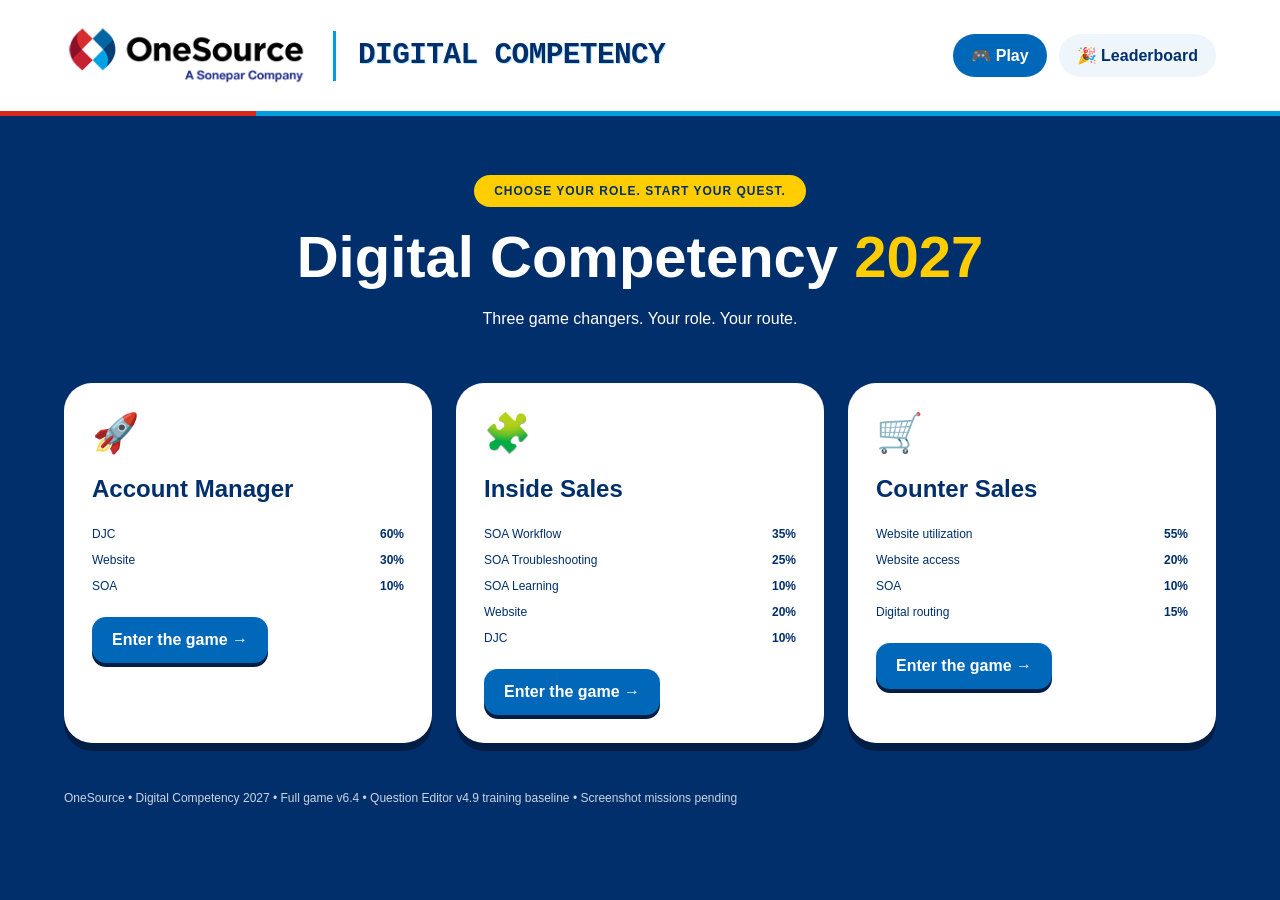
==== standalone.html @ b3112e25 "Add files via upload" ====
<!doctype html><html lang="en"><head><meta charset="utf-8"><meta name="viewport" content="width=device-width,initial-scale=1"><title>Digital Competency 2027 | OneSource</title><style>*{box-sizing:border-box}body{margin:0;background:#002f6c;color:white;font-family:Arial,sans-serif}button,input,textarea,select{font:inherit}button{cursor:pointer;border:0}button:disabled{opacity:.5;cursor:default}button:focus-visible,input:focus-visible,textarea:focus-visible,select:focus-visible{outline:3px solid #ffcd00;outline-offset:4px}header{background:white;color:#002f6c;position:relative;border-bottom:5px solid #009fdf}header:after{content:"";position:absolute;bottom:-5px;left:0;width:20%;height:5px;background:#da291c;animation:glide 10s ease-in-out infinite alternate}.wrap{max-width:1200px;margin:auto;padding:24px}.nav{display:flex;align-items:center;justify-content:space-between;gap:24px;flex-wrap:wrap}.brand{display:flex;align-items:center;gap:24px}.logo{width:245px;max-width:100%;height:auto;display:block}.brand-note{border-left:2px solid #d9d9d6;padding-left:24px;font-size:13px;font-weight:bold;line-height:1.6}.nav nav{display:flex;gap:12px;flex-wrap:wrap}.nav button{background:#eef6fc;color:#002f6c;padding:12px 18px;border-radius:24px;font-weight:bold}.nav button.active{background:#0067b9;color:white}.hero{text-align:center;padding:35px 10px}.hero h1{font-size:clamp(34px,5vw,58px);margin:16px 0}.hero span{color:#ffcd00}.hero .pill{display:inline-block;background:#ffcd00;color:#002f6c;border-radius:24px;padding:9px 20px;font-size:12px;font-weight:bold;letter-spacing:1px}p{line-height:1.6}h2{font-size:24px}small,.fine{font-size:12px}.cards{display:grid;grid-template-columns:repeat(3,minmax(0,1fr));gap:24px}.card{background:white;color:#002f6c;border-radius:28px;padding:28px;box-shadow:0 8px 0 #001d43}.card-top{display:flex;justify-content:space-between;align-items:center}.emoji{font-size:38px}.weights{margin:24px 0}.weights div{display:flex;justify-content:space-between;gap:12px;font-size:12px;margin:12px 0}.blue,.gold{padding:14px 20px;border-radius:14px;font-weight:bold;background:#0067b9;color:white;box-shadow:0 4px 0 #001d43}.gold{background:#ffcd00;color:#002f6c}.entry{max-width:520px;margin:24px auto}.entry label{display:block;font-weight:bold;margin:20px 0}input,textarea,select{border:2px solid #0067b9;border-radius:12px;padding:12px;font-size:16px;color:#002f6c;background:white}.entry input,textarea{width:100%;margin-top:8px}.hud{display:flex;gap:24px;justify-content:space-between;flex-wrap:wrap;background:#2c2a29;border-radius:22px;padding:22px;margin:24px 0}.hud strong{font-size:26px;color:#ffcd00}.progress{height:10px;background:#63666a;border-radius:20px;overflow:hidden;margin-top:12px}.progress div{height:100%;background:#009fdf;transition:width .3s}.map{background:#003d78;border:1px solid #009fdf;border-radius:32px;padding:28px}.heading{display:flex;justify-content:space-between;gap:16px;align-items:center;flex-wrap:wrap}.islands{display:grid;grid-template-columns:repeat(4,minmax(0,1fr));gap:38px 24px;padding:32px 0}.island{position:relative;min-height:220px;border:3px solid;border-radius:42px 32px 46px 30px;box-shadow:0 10px 0 #001d43;padding:24px 16px;display:flex;flex-direction:column;align-items:center;justify-content:center;gap:12px;transition:transform .2s;color:white}.island:hover{transform:translateY(-5px)}.island strong{font-size:16px}.badge{position:absolute;right:-6px;top:-16px;background:#ffcd00;color:#002f6c;padding:7px 12px;border-radius:30px;font-size:11px;font-weight:bold}.mission,.results{max-width:850px;margin:24px auto}.options{display:grid;gap:12px;margin:24px 0}.option{display:flex;align-items:flex-start;gap:16px;text-align:left;border:2px solid #d9d9d6;border-radius:16px;padding:18px;line-height:1.5;background:white;color:#002f6c}.option b{background:#ffcd00;padding:8px;border-radius:10px}.option.selected{border-color:#0067b9;background:#eef6fc}.option.correct{border-color:#008578}.option.wrong{border-color:#da291c}.actions{display:flex;gap:14px;flex-wrap:wrap;margin-top:24px}.feedback{background:#007396;color:white;border-radius:20px;padding:22px;margin-top:24px}.results{text-align:center}.board{display:grid;grid-template-columns:repeat(2,minmax(0,1fr));gap:24px}.tag{display:inline-block;background:#ffcd00;color:#002f6c;border-radius:24px;padding:8px 12px;font-size:12px;margin:6px}.order-buttons{display:flex;gap:6px}.order-buttons button{padding:8px;background:#eef6fc;border-radius:8px}.back{background:transparent;color:#0067b9;font-weight:bold}.notice{background:#ffcd00;color:#002f6c;padding:12px;border-radius:12px}.pitch{white-space:pre-wrap;text-align:left}footer{opacity:.8}@keyframes glide{from{left:0}to{left:80%}}@media(max-width:950px){.islands{grid-template-columns:repeat(3,minmax(0,1fr))}.cards{grid-template-columns:1fr}.brand-note{display:none}}@media(max-width:600px){.wrap{padding:18px}.logo{width:215px}.map{padding:18px}.islands{grid-template-columns:repeat(2,minmax(0,1fr));gap:32px 16px}.island{min-height:205px;padding:20px 10px;margin-top:var(--mobile-offset)!important}.island strong{font-size:14px}.board{grid-template-columns:1fr}.nav{gap:16px}}@media(prefers-reduced-motion:reduce){header:after{animation:none}.island,.progress div{transition:none}}
/* v5.3: digital header and clearly marked completed islands */
.brand-note{display:flex;flex-direction:column;gap:3px;font-family:"Lucida Console","Courier New",monospace;font-size:clamp(20px,2.3vw,30px);font-weight:900;letter-spacing:-.6px;line-height:1.15;color:#002f6c;border-left:3px solid #009fdf;text-transform:uppercase;padding:8px 0 8px 22px;text-shadow:1px 1px 0 #b7e9ff}.header-year{color:#0067b9;font-size:1.2em;letter-spacing:5px}.brand{flex-wrap:wrap}.mission-title{position:relative;display:flex;flex-direction:column;align-items:center;justify-content:center;width:100%;min-height:50px;gap:8px}.is-cleared{border-width:4px;box-shadow:0 10px 0 #001d43,0 0 0 2px #da291c33}.is-cleared .badge{background:#da291c;color:white}.is-cleared .mission-title strong{color:#c6cbd0}.cleared-ribbon{display:flex;align-items:center;justify-content:center;gap:12px;width:calc(100% + 18px);padding:8px 10px;background:#da291c;color:white;font-size:13px;font-weight:bold;border-radius:7px}.replay-label{color:#e2e4e7;background:#63666a;border-radius:5px;padding:4px 7px;font-size:11px}.is-cleared>small:last-child{color:#c6cbd0}.is-cleared:hover .replay-label{background:#505459}@media(max-width:950px){.brand-note{display:flex;font-size:22px}}@media(max-width:600px){.brand{gap:14px}.brand-note{font-size:20px;padding-left:14px}.logo{width:195px}.cleared-ribbon{gap:6px;font-size:12px}.replay-label{font-size:10px;padding:4px}.mission-title{min-height:62px}}

.endgame{background:radial-gradient(circle at top,#0b6099,#001d43 75%);border:3px solid #ffcd00;border-radius:30px;padding:36px;box-shadow:0 0 40px #009fdf55;color:white}.endgame h1{font-family:"Courier New",monospace;font-size:clamp(40px,7vw,70px);color:#ffcd00;margin:14px 0}.endgame-kicker{letter-spacing:5px;font-size:13px;font-weight:bold;color:#7ce0d3}.victory-emblem{font-size:85px;margin:20px}.final-stats{display:flex;justify-content:center;gap:18px;flex-wrap:wrap;margin:30px 0}.final-stats>div{background:#ffffff12;border:1px solid #009fdf;border-radius:14px;padding:18px;min-width:140px}.final-stats strong{display:block;font-size:26px;color:#ffcd00;margin-top:10px}.send-result{background:#ffffff10;border-radius:20px;padding:24px;margin-top:28px}.send-result a{color:#7ce0d3}.email-button{display:inline-block;padding:12px 20px;border:1px solid #7ce0d3;border-radius:12px;text-decoration:none;font-weight:bold}.victory-flash{min-height:65vh;display:flex;flex-direction:column;align-items:center;justify-content:center}.victory-flash h1{font-family:"Courier New",monospace;color:#ffcd00;font-size:clamp(45px,9vw,100px);animation:victoryPop .6s ease-out both}.victory-flash p{letter-spacing:5px;text-transform:uppercase}@keyframes victoryPop{from{transform:scale(.7);opacity:0}to{transform:scale(1);opacity:1}}@media(prefers-reduced-motion:reduce){.victory-flash h1{animation:none}}@media(max-width:600px){.endgame{padding:22px}.final-stats{gap:10px}.final-stats>div{min-width:110px;padding:14px}.send-result{padding:18px}}

.island:not(.is-cleared) .badge{font-size:20px;padding:8px 15px}.is-cleared{border-color:#da291c!important}.is-cleared .badge{background:#da291c;color:white}.is-cleared .cleared-ribbon{background:#da291c}.is-cleared .replay-label{background:#63666a;color:#e2e4e7}.actions{align-items:center}

.arcade-heading{text-align:center;padding:28px 0 18px;font-family:"Courier New",monospace}.arcade-kicker{color:#7ce0d3;font-size:12px;letter-spacing:4px}.arcade-heading h1{color:#ffcd00;letter-spacing:5px;text-shadow:3px 3px 0 #da291c;margin:16px 0;font-size:clamp(30px,6vw,60px)}.arcade-line{display:block;width:100px;height:4px;background:#da291c;margin:22px auto}.arcade-board{border:3px solid #009fdf;border-radius:20px;background:#001d43;padding:22px;box-shadow:0 0 24px #009fdf33;font-family:"Courier New",monospace}.arcade-columns,.arcade-row{display:grid;grid-template-columns:1.4fr 1fr .6fr;gap:18px;align-items:center}.arcade-columns{color:#7ce0d3;font-size:12px;letter-spacing:2px;padding:10px 12px 20px;border-bottom:2px solid #009fdf}.arcade-columns span:last-child{text-align:right}.arcade-row{padding:25px 12px;border-bottom:1px solid #0067b9}.arcade-row:last-child{border-bottom:0}.arcade-player{display:flex;gap:14px;align-items:center;font-size:clamp(16px,2vw,24px);color:white}.player-marker{color:#da291c;font-size:18px}.arcade-details{display:flex;flex-direction:column;gap:8px;color:#7ce0d3}.arcade-details small{color:#c6cbd0}.arcade-score{color:#ffcd00;text-align:right;font-size:clamp(24px,4vw,38px);letter-spacing:2px}.arcade-empty{text-align:center}@media(max-width:600px){.arcade-board{padding:12px}.arcade-columns,.arcade-row{grid-template-columns:1fr auto;gap:12px}.arcade-columns span:nth-child(2){display:none}.arcade-player{grid-column:1;grid-row:1}.arcade-score{grid-column:2;grid-row:1 / span 2}.arcade-details{grid-column:1;grid-row:2;padding-left:28px;font-size:13px}.arcade-row{padding:20px 4px}.arcade-heading h1{letter-spacing:2px}}

/* v6.0: island-hopping map with sandy shores, land and water */
.map{background-color:#064f7a;background-image:radial-gradient(ellipse at 20% 25%,#0a789333,transparent 45%),radial-gradient(ellipse at 80% 70%,#009fdf22,transparent 50%);border-color:#28a9c5}.islands{gap:60px 36px;padding:45px 12px 50px}.island{isolation:isolate;border-radius:43% 57% 48% 52% / 45% 41% 59% 55%;border:9px solid #e8cf91;min-height:260px;padding:30px 20px;background:radial-gradient(ellipse at 35% 30%,#2d8b64,#17654f 80%)!important;box-shadow:0 10px 0 #b9a36c,0 15px 0 6px #001d4344,0 0 0 8px #53c7d126,0 0 0 15px #53c7d115;overflow:visible}.island:nth-child(3n+2){border-radius:57% 43% 59% 41% / 46% 59% 41% 54%;background:radial-gradient(ellipse at 60% 25%,#368e69,#175b49 80%)!important}.island:nth-child(3n){border-radius:48% 52% 40% 60% / 59% 45% 55% 41%}.island::before{content:'🌴';position:absolute;top:-31px;left:13px;font-size:37px;transform:rotate(-10deg);z-index:1;pointer-events:none}.island::after{content:'';position:absolute;bottom:-23px;left:12%;width:76%;height:12px;border-radius:50%;border-bottom:2px solid #9ce9ee55;pointer-events:none}.island .badge{right:-8px;top:-23px;z-index:2}.island strong{text-shadow:0 1px 2px #001d43}.island small{color:#e5f3ee}.is-cleared{border-color:#da291c!important;box-shadow:0 10px 0 #9d1d23,0 15px 0 6px #001d4344,0 0 0 8px #53c7d126,0 0 0 15px #53c7d115}.is-cleared .cleared-ribbon{background:transparent;width:100%;padding:0;justify-content:center}.is-cleared .replay-label{font-size:13px;padding:8px 18px;background:#63666a;color:#e2e4e7}.is-cleared .mission-title{gap:10px}.is-cleared>small:last-child:empty{display:none}@media(max-width:600px){.islands{gap:48px 24px;padding:40px 5px}.island{min-height:245px;padding:28px 12px;border-width:7px}.island strong{font-size:13px}.island::before{font-size:30px;left:2px;top:-29px}.island .badge{right:-9px}.is-cleared .replay-label{font-size:12px;padding:7px 14px}}
</style></head><body><div id="app"></div><script>const CONTENT={"am":{"name":"Account Manager","time":10,"icon":"🚀","groups":{"DJC":60,"Website":30,"SOA":10},"questions":[{"id":"d1","category":"DJC","tool":"DJC","type":"choice","title":"Commodity or project?","prompt":"A customer wants to release commodity items from a large blanket order as they need them. Which tool would you point them to?","options":["Point them to DJC for the releases and ask their digital specialist to show them the project information available there.","Point them to the website blanket order tool and ask their digital specialist to show them how to release their items.","Point them to SOA for the releases and ask inside sales to give them access to the order-processing screen."],"key":"B","why":"The website blanket order tool is the right fit for commodity releases. Their digital specialist can show the customer how it works."},{"id":"d3","category":"DJC","tool":"DJC","type":"choice","title":"Shared project visibility","prompt":"A project manager keeps asking for material updates and a money sheet showing project financials. What would you suggest?","options":["Talk about DJC's 24/7 project access and connect them with their digital specialist to get started.","Talk about website product lists and connect them with their digital specialist to use those lists for project financials.","Talk about SOA's document processing and connect them with inside sales to use SOA as their shared project portal."],"key":"A","why":"DJC gives customers 24/7 access to project material and financials. Their digital specialist and PM team can help with setup and questions."},{"id":"d4","category":"DJC","tool":"DJC","type":"choice","title":"Permissions and communication","prompt":"Purchasing, project management and the field team need different access and a better way to stay on the same page. What DJC benefits would you highlight?","options":["Shared project information with the same permissions for everyone, making access easier to manage across purchasing and the field team.","Shared project information and access to financials so each user can track expenses, without needing personal support.","Shared project information with permissions for each user, so teams can see what they need and communicate faster and more accurately."],"key":"C","why":"DJC lets you set permissions for each user and helps teams communicate faster and more accurately. Personal support is still available."},{"id":"d5","category":"DJC","tool":"DJC","type":"choice","title":"Choose the primary solution","prompt":"A customer regularly sends a 40-line PO. The issue is the time we spend typing it in, not tracking a project. Which tool would you bring up?","options":["Encourage SOA with inside sales, while keeping the normal order review in place.","Bring up DJC with your digital specialist, using project releases to pull the line items from the customer's PO.","Bring up website blanket ordering with your digital specialist, using releases to process the PO the customer already sent."],"key":"A","why":"SOA helps us process the PO faster and more accurately. Inside sales still reviews it, and your digital specialist can help when things get tricky."},{"id":"pitch","category":"DJC","tool":"DJC","type":"write","title":"Pitch Studio","prompt":"In your words, what are the biggest advantages of DJC for our customers? How would you pitch it to a customer? Write 2-4 sentences.","options":[],"key":"Ungraded","why":"Your pitch is saved as you wrote it and isn't scored automatically. Think about 24/7 access to project material and financials, permissions for each user, and faster, more accurate communication between teams."},{"id":"w1","category":"Website","tool":"Website","type":"choice","title":"Website value","prompt":"A customer wants an easier way to handle everyday purchases. Which website features would you mention?","options":["Their pricing and availability, plus self-service quotes and orders. Their digital specialist can show them how to get started.","Their pricing and availability, plus access to SOA through the website. They can upload their own POs for internal processing.","Self-service quotes and orders, plus a shared view of project financials. They can use the website instead of setting up DJC."],"key":"A","why":"The website gives customers their pricing and availability, plus self-service quotes and orders. Their digital specialist can show them how to use it."},{"id":"w2","category":"Website","tool":"Website","type":"choice","title":"Repeat purchasing","prompt":"A customer wants to see what they bought over the last year and make repeat orders easier. Which website features would you mention?","options":["Custom product lists and SOA's match history, so they can use our previous product matches to look up their purchases.","The 12-month ordering history in FPP and custom product lists. Their digital specialist can show them how to use both.","The 12-month ordering history in FPP and DJC releases, so they can use project releases as their saved website lists."],"key":"B","why":"FPP shows 12 months of ordering history, and custom product lists help with repeat buys. Their digital specialist can walk the customer through both."},{"id":"w3","category":"Website","tool":"Website","type":"choice","title":"Account context","prompt":"A customer says the pricing or order history on the website doesn't look right. What should you check first?","options":["Check their login, then ask for a pricing correction before checking which account or job they're viewing.","Check their login, then use a coworker's account to compare the history while your digital specialist looks into it.","Check their login and selected account or job. If it still doesn't look right, contact your digital specialist."],"key":"C","why":"Start with the login and account or job. If those are right and the issue continues, contact your digital specialist. Don't use someone else's login."},{"id":"s1","category":"SOA","tool":"SOA","type":"choice","title":"SOA value","prompt":"How does using SOA to process a PO or bill of materials help our customers?","options":["We can process orders faster and more accurately by confirming or correcting the lines in SOA before sending them to Eclipse.","We can process orders faster, using a successful SOA upload to confirm the lines are accurate before sending them to Eclipse without editing.","We can process orders more accurately, while giving customers access to the SOA queue to check their project material and financials."],"key":"A","why":"SOA helps us process orders faster and more accurately. We upload the document, connect it to the customer and confirm or correct the lines before sending it to Eclipse. Your digital specialist can help with difficult cases."},{"id":"web_issue","category":"Website","tool":"Website","type":"choice","title":"Report a website issue","prompt":"You find a missing image, confusing description or an item you can't find on the website. What should you do?","options":["Email Web Support with the item details, what happened and a screenshot or link if available.","Ask the branch to stop using that item online until someone notices and fixes the listing.","Send the customer a different item and wait to report the issue until it affects another order."],"key":"A","why":"Email websupport@1sourcedist.com with enough detail to look into it. You can check with your digital specialist if you need help reporting the issue."},{"id":"access_form","category":"Website","tool":"Website","type":"choice","title":"Request customer access","prompt":"A customer wants access to the website or mobile app. How do you submit the request?","options":["Call the digital team and use the conversation instead of submitting the access form.","Email a named associate and have the customer choose their permissions in the message.","Use the Web & Mobile Access Form on the Digital Team intranet page and follow the submission process."],"key":"C","why":"Use the Web & Mobile Access Form on the Digital Team intranet page. Check with your digital specialist if you need help."},{"id":"lists_vs_fpp","category":"Website","tool":"Website","type":"choice","title":"Saved lists or purchase history?","prompt":"A customer wants to save a group of items for repeat buys, rather than just look at what they ordered before. Where would you point them?","options":["My Product Lists for saved groups of items; FPP for products from their ordering history.","Frequently Purchased Products for manually built lists; My Product Lists for their ordering history.","Orders and Quotes for saved product groups; My Product Lists only for shipment updates."],"key":"A","why":"My Product Lists helps with saved repeat-buy lists. FPP helps customers find products from their ordering history. Their digital specialist can show them both."},{"id":"pricing_source","category":"Website","tool":"Website","type":"choice","title":"Where website pricing comes from","prompt":"A customer's website price doesn't look right. What should you know before asking for help?","options":["The website uses pricing loaded in Eclipse for that customer, including item-specific or matrix pricing.","The website uses a separate price file, so Eclipse pricing does not help explain the customer price.","The website uses the last online order price, even when the customer pricing in Eclipse has changed."],"key":"A","why":"Start with the customer login and account, then the pricing loaded in Eclipse. Ask your digital specialist for help if the price still looks wrong."},{"id":"pricing_causes","category":"Website","tool":"Website","type":"choice","title":"Pricing issues","prompt":"The customer is signed in to the right account, but a price still looks wrong. What could explain it?","options":["Only the website image or description; customer pricing in Eclipse cannot affect the displayed price.","Missing or unmaintained pricing, a product override or an expired SPA agreement in the customer pricing.","Only the customer browser; an expired SPA agreement cannot affect the displayed price."],"key":"B","why":"Possible causes include missing pricing, overrides, unmaintained item pricing, expired SPAs and not being logged in as possible causes. Ask your digital specialist to help investigate."},{"id":"integration_handoff","category":"Website","tool":"Website","type":"choice","title":"Punchout, EDI and third-party tools","prompt":"A customer mentions Punchout, EDI, Elink, Ariba or Remarcable. Who should you involve?","options":["Start with Operations only and promise compatibility before asking the digital team about setup.","Check with your digital specialist or email Web Support; connect the customer with their digital specialist for the opportunity.","Start with a general ticket only and wait to involve the digital team until the customer has chosen a setup."],"key":"B","why":"Your digital specialist and websupport@1sourcedist.com are the support routes identified in this trainingzes. Gather the customer need rather than promising a setup."}]},"inside":{"name":"Inside Sales","time":20,"icon":"🧩","groups":{"SOA Workflow":35,"SOA Troubleshooting":25,"SOA Learning":10,"Website":20,"DJC":10},"questions":[{"id":"s2","category":"SOA Workflow","tool":"SOA","type":"choice","title":"Document intake","prompt":"You have a customer's bill of materials in a PDF. How can you get it into SOA?","options":["Type the PDF's lines into the email body, then connect the document to the customer and review the lines in SOA.","Drag and drop the PDF or email it as an attachment, then connect it to the customer and confirm or correct the lines in SOA.","Drag and drop the PDF or email it as an attachment, then connect it to the customer and send it to Eclipse without reviewing the lines."],"key":"B","why":"Drag and drop the document or email it as an attachment. Connect it to the customer in SOA, confirm or correct the lines in SOA, then send it to Eclipse."},{"id":"s3","category":"SOA Workflow","tool":"SOA","type":"order","title":"Workflow Builder","prompt":"Put these SOA steps in the order you would follow.","options":["Drag and drop the document into SOA or email it as an attachment.","Connect the document to an existing customer in SOA, or create the customer if needed.","Confirm or correct the lines in SOA against the original document.","Send the corrected document to Eclipse."],"key":"A > B > C > D","why":"Upload the document, connect it to the customer, confirm or correct the lines against the original, then send it to Eclipse."},{"id":"s4","category":"SOA Workflow","tool":"SOA","type":"choice","title":"Fix the document details","prompt":"SOA read \"Makita\" instead of \"Milwaukee\" from the uploaded PO. What should you do before sending it to Eclipse?","options":["Compare the line with the PO, then leave the description as it is because the document uploaded successfully.","Write the correct item on a separate note, then send the unchanged line to Eclipse and ask your digital specialist to fix it later.","Compare the line with the PO and correct it in SOA before sending it to Eclipse. The correction can help with future repeat documents."],"key":"C","why":"Correct the line in SOA so it matches the original PO, then send it to Eclipse. Corrections can help with repeat documents, but you should still review the lines each time."},{"id":"s5","category":"SOA Workflow","tool":"SOA","type":"choice","title":"Connect the customer","prompt":"You've uploaded a document, but the customer isn't in SOA. What should you do?","options":["Connect it to a customer with a similar name, then correct the lines and ask your digital specialist to change the customer afterward.","Add the customer using their shop account number or preferred ship-to (job account), then connect the document to them.","Leave the customer unconnected, then correct the lines and send the document to Eclipse so the customer can be added afterward."],"key":"B","why":"Connect the document to the customer in SOA. If the customer isn't there, add them. If you need to create the customer, use their shop account number or preferred ship-to."},{"id":"s6","category":"SOA Troubleshooting","tool":"SOA","type":"choice","title":"Photo attachment or embedded image?","prompt":"A customer emails a photo of their material list pasted into the message body. How should you send that photo to SOA?","options":["Save the photo and attach it as a separate file when emailing it to SOA, so the material list is sent as an attachment.","Paste the photo into the email body. Keep it next to the customer's written instructions so SOA can read them together.","Forward the email as it is, leaving the photo in the message body so SOA can read it alongside the customer's instructions."],"key":"A","why":"Send the photo as an attachment, not pasted into the email body. If you're having trouble getting it into SOA, ask your digital specialist."},{"id":"s10","category":"SOA Learning","tool":"SOA","type":"choice","title":"Repeat bills of materials","prompt":"Why is SOA a good fit for customers who send repeat bills of materials?","options":["It saves time typing repeat orders, so familiar documents can be connected to the customer and sent to Eclipse without checking the lines.","Once repeat material has been matched and corrections have been captured, SOA can save time compared with manually typing each order.","It keeps getting better when we upload documents, so uploading a repeat BOM is enough without connecting the customer or sending the corrected lines to Eclipse."],"key":"B","why":"SOA keeps getting better and can save time on repeat BOMs. Connect each document to the customer, confirm or correct the lines and send it to Eclipse, even when the document looks familiar."},{"id":"w1","category":"Website","tool":"Website","type":"choice","title":"Everyday website self-service","prompt":"Which everyday customer requests can we point to the website?","options":["Spec sheets, their pricing and availability, proof of delivery and accounting information they can look up without calling the branch.","Spec sheets, their pricing and availability, and access to our SOA queue so they can check the orders we're processing internally.","Proof of delivery, accounting information and permission settings so they can choose which accounts and information they have access to."],"key":"A","why":"The website is useful for spec sheets, pricing and availability, proof of delivery and accounting. Their digital specialist can demonstrate it or help with tricky questions."},{"id":"w2","category":"Website","tool":"Website","type":"choice","title":"Repeat buying and orders","prompt":"A customer wants to make quotes and orders online, look up past purchases and save items for repeat buys. What would you point out?","options":["Self-service quotes and orders, plus SOA's match history so they can use our matches to look up what they bought last year.","Self-service quotes and orders, 12 months of ordering history in FPP and custom product lists to make repeat buys easier.","Self-service quotes and orders, plus DJC releases so they can use project releases as their saved product lists on the website."],"key":"B","why":"Mention online quotes and orders, FPP's 12-month ordering history and custom product lists. Their digital specialist can show those features and the blanket order tool when needed."},{"id":"d3","category":"DJC","tool":"DJC","type":"choice","title":"Project visibility handoff","prompt":"A project customer wants to check material, releases, shipments and financials in one place. What should you suggest?","options":["DJC is a good fit for that project. Connect the customer with their digital specialist for setup and help.","Website product lists are a good fit for that project. Use them to give the team a shared view of material and financials.","SOA is a good fit for that project. Give the customer access to our processing queue to check shipments and financials."],"key":"A","why":"DJC is for projects. Connect the customer with their digital specialist and PM team for a demonstration, setup or project questions."},{"id":"web_issue","category":"Website","tool":"Website","type":"choice","title":"Report a website issue","prompt":"You find a missing image, confusing description or an item you can't find on the website. What should you do?","options":["Email Web Support with the item details, what happened and a screenshot or link if available.","Ask the branch to stop using that item online until someone notices and fixes the listing.","Send the customer a different item and wait to report the issue until it affects another order."],"key":"A","why":"Email websupport@1sourcedist.com with enough detail to look into it. You can check with your digital specialist if you need help reporting the issue."},{"id":"access_form","category":"Website","tool":"Website","type":"choice","title":"Request customer access","prompt":"A customer wants access to the website or mobile app. How do you submit the request?","options":["Call the digital team and use the conversation instead of submitting the access form.","Email a named associate and have the customer choose their permissions in the message.","Use the Web & Mobile Access Form on the Digital Team intranet page and follow the submission process."],"key":"C","why":"Use the Web & Mobile Access Form on the Digital Team intranet page. Check with your digital specialist if you need help."},{"id":"lists_vs_fpp","category":"Website","tool":"Website","type":"choice","title":"Saved lists or purchase history?","prompt":"A customer wants to save a group of items for repeat buys, rather than just look at what they ordered before. Where would you point them?","options":["My Product Lists for saved groups of items; FPP for products from their ordering history.","Frequently Purchased Products for manually built lists; My Product Lists for their ordering history.","Orders and Quotes for saved product groups; My Product Lists only for shipment updates."],"key":"A","why":"My Product Lists helps with saved repeat-buy lists. FPP helps customers find products from their ordering history. Their digital specialist can show them both."},{"id":"payment_nav","category":"Website","tool":"Website","type":"choice","title":"Pay an invoice","prompt":"A customer wants to pay an invoice online. Which option should they look for?","options":["Orders and Quotes, since viewing an order also gives every user access to invoice payments.","Manage and Pay Invoices, with the right payment permissions on their user account.","Digital Job Center, since project financial access automatically includes website payment access."],"key":"B","why":"Point the customer to Manage and Pay Invoices. Payment permissions still need to be enabled for that user."},{"id":"payment_permission","category":"Website","tool":"Website","type":"choice","title":"Payment permissions","prompt":"A customer can sign in but can't pay invoices online. What should you keep in mind?","options":["Every website user can pay invoices by default, so the issue must be the browser.","Seeing an invoice gives the user payment access, so the issue must be the invoice balance.","Payment access is not enabled for every user by default; check with your digital specialist for help."],"key":"C","why":"Signing in does not automatically give a user permission to pay invoices. Check with your digital specialist for help with the approved access process."},{"id":"shipment_window","category":"Website","tool":"Website","type":"choice","title":"Active Shipments window","prompt":"What time frame does the Active Shipments tile cover in this training?","options":["Seven days back and two days forward.","Two days back and seven days forward.","Twenty days back and twenty days forward."],"key":"A","why":"The supplied quiz baseline is seven days back and two days forward. Confirm this setting before using the question in the live game."},{"id":"calendar_date","category":"Website","tool":"Website","type":"choice","title":"Order Calendar date","prompt":"Which date on the sales order places it on the Order Management Calendar?","options":["The required date, even when the shipment date is different.","The backorder date, even when part of the order is shipping.","The shipment date, rather than the required or backorder date."],"key":"C","why":"This training uses the shipment date for the Order Management Calendar."},{"id":"pricing_source","category":"Website","tool":"Website","type":"choice","title":"Where website pricing comes from","prompt":"A customer's website price doesn't look right. What should you know before asking for help?","options":["The website uses pricing loaded in Eclipse for that customer, including item-specific or matrix pricing.","The website uses a separate price file, so Eclipse pricing does not help explain the customer price.","The website uses the last online order price, even when the customer pricing in Eclipse has changed."],"key":"A","why":"Start with the customer login and account, then the pricing loaded in Eclipse. Ask your digital specialist for help if the price still looks wrong."},{"id":"pricing_causes","category":"Website","tool":"Website","type":"choice","title":"Pricing issues","prompt":"The customer is signed in to the right account, but a price still looks wrong. What could explain it?","options":["Only the website image or description; customer pricing in Eclipse cannot affect the displayed price.","Missing or unmaintained pricing, a product override or an expired SPA agreement in the customer pricing.","Only the customer browser; an expired SPA agreement cannot affect the displayed price."],"key":"B","why":"Possible causes include missing pricing, overrides, unmaintained item pricing, expired SPAs and not being logged in as possible causes. Ask your digital specialist to help investigate."}]},"counter":{"name":"Counter Sales","time":15,"icon":"🛒","groups":{"Website utilization":55,"Website access":20,"SOA":10,"Digital routing":15},"questions":[{"id":"w1","category":"Website utilization","tool":"Website","type":"choice","title":"Customer Quest","prompt":"A customer keeps calling for pricing and availability. What would you suggest?","options":["Point them to the website and connect them with their digital specialist to show them how to check pricing and availability.","Point them to DJC and connect them with their digital specialist to check everyday pricing and availability, even without a project.","Point them to SOA and connect them with inside sales to give them access to everyday pricing and availability."],"key":"A","why":"Point them to the website for their pricing and availability. Their digital specialist can show them how it works and help them get started."},{"id":"w4","category":"Website utilization","tool":"Website","type":"choice","title":"Common self-service needs","prompt":"Which common requests can customers handle themselves on the website?","options":["Spec sheets, pricing and availability, proof of delivery and accounting information, instead of calling the branch for those everyday requests.","Spec sheets, pricing and availability, and access to our SOA queue, instead of calling the branch to check internal order processing.","Proof of delivery, accounting information and their own permission settings, instead of asking us to approve access to accounts."],"key":"A","why":"The website covers common needs like spec sheets, pricing and availability, proof of delivery and accounting. Their digital specialist can help with demonstrations or questions."},{"id":"w6","category":"Website utilization","tool":"Website","type":"choice","title":"Commodity release challenge","prompt":"A customer mentions a large commodity buyout and wants an easier way to release items as they need them. What should you do?","options":["Connect them with their digital specialist to show them how SOA uploads can be used to release items from the buyout.","Connect them with their digital specialist to show them how the website blanket order tool can release items from the buyout.","Connect them with their digital specialist to set up a DJC project before offering a way to release items from the buyout."],"key":"B","why":"The website blanket order tool handles commodity releases. Connect the customer with their digital specialist to show them how to use it."},{"id":"w3","category":"Website access","tool":"Website","type":"choice","title":"Website access request","prompt":"A customer wants access to their online account. What should you do next?","options":["Fill out the Web & Mobile Access Form, let the customer choose their permissions and send it to Digital Web Support.","Fill out the Web & Mobile Access Form, copy another customer's permissions without checking and send it to Digital Web Support.","Fill out the Web & Mobile Access Form and send it to Digital Web Support. Ask your digital specialist if you need help; customers don't choose their permissions."],"key":"C","why":"Use the Web & Mobile Access Form and send it to Digital Web Support. Customers don't choose their own permissions. Your digital specialist can help with access questions. The form is on the Digital Team intranet page."},{"id":"w5","category":"Website access","tool":"Website","type":"choice","title":"Access rescue","prompt":"A customer can't get into the website account they need. What should you do?","options":["Find out what's happening and try a coworker's login. Contact your digital specialist if that doesn't get them in.","Find out what's happening and contact your digital specialist for help with access through the approved process.","Find out what's happening and request access to more accounts. Contact your digital specialist once the customer is back in."],"key":"B","why":"Find out what the customer is seeing, then contact your digital specialist. Don't share logins or request access to unrelated accounts. Digital Business support: websupport@1sourcedist.com."},{"id":"s12","category":"SOA","tool":"SOA","type":"choice","title":"Counter upload basics","prompt":"A contractor gives you a material list with several lines. How could you use SOA?","options":["Drag and drop the document or email it as an attachment, connect it to the customer, confirm or correct the lines and send it to Eclipse. Ask your digital specialist if needed.","Drag and drop the document or email it as an attachment, connect it to the customer and send it to Eclipse without reviewing the lines. Ask for help if an error is reported.","Type every line manually before uploading the document, then connect it to the customer and send it to Eclipse. Use that extra entry step for every material list."],"key":"A","why":"Upload by drag and drop or email attachment, connect the document to the customer, confirm or correct the lines, then send it to Eclipse. If the customer is missing, add them using their shop account number or preferred ship-to (job account). Manual entry is still an option when appropriate; ask your digital specialist if you need help."},{"id":"e1","category":"Digital routing","tool":"Routing","type":"choice","title":"Project handoff","prompt":"A customer asks about staged or stored material for an active project. Who should you connect them with?","options":["Their digital specialist and inside sales, using SOA's processing status to show the customer where their project shipment and material stand.","Their digital specialist and PM team, using DJC when it fits to help with project shipments and material.","Their digital specialist and the customer's purchasing team, using a website cart to show where their project shipment and material stand."],"key":"B","why":"Connect them with their digital specialist and PM team for project questions. The website is still useful for common requests like proof of delivery."},{"id":"e2","category":"Digital routing","tool":"Routing","type":"choice","title":"Spot the digital opportunity","prompt":"You're talking with a customer who might benefit from a digital solution. What should you do?","options":["Pick a likely tool and promise it will handle everything they need. Then ask their digital specialist to show them how it works.","Pick a likely tool and have them start using it before learning more about their needs. Then ask their digital specialist for a demonstration.","Find out what they're trying to do and connect them with their digital specialist. Help them explore the right tool while keeping personal support available."],"key":"C","why":"When a customer may benefit from a digital solution, connect them with their digital specialist. You can also check with your digital specialist for help identifying the right tool. Personal support stays available."},{"id":"web_issue","category":"Website utilization","tool":"Website","type":"choice","title":"Report a website issue","prompt":"You find a missing image, confusing description or an item you can't find on the website. What should you do?","options":["Email Web Support with the item details, what happened and a screenshot or link if available.","Ask the branch to stop using that item online until someone notices and fixes the listing.","Send the customer a different item and wait to report the issue until it affects another order."],"key":"A","why":"Email websupport@1sourcedist.com with enough detail to look into it. You can check with your digital specialist if you need help reporting the issue."},{"id":"access_form","category":"Website access","tool":"Website","type":"choice","title":"Request customer access","prompt":"A customer wants access to the website or mobile app. How do you submit the request?","options":["Call the digital team and use the conversation instead of submitting the access form.","Email a named associate and have the customer choose their permissions in the message.","Use the Web & Mobile Access Form on the Digital Team intranet page and follow the submission process."],"key":"C","why":"Use the Web & Mobile Access Form on the Digital Team intranet page. Check with your digital specialist if you need help."},{"id":"payment_nav","category":"Website utilization","tool":"Website","type":"choice","title":"Pay an invoice","prompt":"A customer wants to pay an invoice online. Which option should they look for?","options":["Orders and Quotes, since viewing an order also gives every user access to invoice payments.","Manage and Pay Invoices, with the right payment permissions on their user account.","Digital Job Center, since project financial access automatically includes website payment access."],"key":"B","why":"Point the customer to Manage and Pay Invoices. Payment permissions still need to be enabled for that user."},{"id":"payment_permission","category":"Website access","tool":"Website","type":"choice","title":"Payment permissions","prompt":"A customer can sign in but can't pay invoices online. What should you keep in mind?","options":["Every website user can pay invoices by default, so the issue must be the browser.","Seeing an invoice gives the user payment access, so the issue must be the invoice balance.","Payment access is not enabled for every user by default; check with your digital specialist for help."],"key":"C","why":"Signing in does not automatically give a user permission to pay invoices. Check with your digital specialist for help with the approved access process."},{"id":"shipment_status","category":"Website utilization","tool":"Website","type":"choice","title":"Active Shipments statuses","prompt":"Which group includes the statuses available in the Active Shipments tile in this training?","options":["In fulfillment, ready for pickup and delivery in progress; complete and vendor fulfillment are excluded.","In fulfillment, ready for pickup, delivery in progress, fulfilling from vendor and complete.","Delivery in progress, complete and quote pending; pickup and vendor fulfillment are excluded."],"key":"B","why":"The statuses include in fulfillment, ready for pickup, delivery in progress, fulfilling from vendor and complete."},{"id":"pricing_source","category":"Website utilization","tool":"Website","type":"choice","title":"Where website pricing comes from","prompt":"A customer's website price doesn't look right. What should you know before asking for help?","options":["The website uses pricing loaded in Eclipse for that customer, including item-specific or matrix pricing.","The website uses a separate price file, so Eclipse pricing does not help explain the customer price.","The website uses the last online order price, even when the customer pricing in Eclipse has changed."],"key":"A","why":"Start with the customer login and account, then the pricing loaded in Eclipse. Ask your digital specialist for help if the price still looks wrong."}]}};</script><script>// Andrew is a manually assigned arcade entry, not an earned completion result.
const PUBLISHED_FINISHERS=[{"runId": "andrew-kenny-manual-entry", "firstName": "Andrew", "lastName": "Kenny", "location": "Northern CA", "role": "Digital Specialist", "roleKey": "host", "isHost": true, "participationPoints": 730, "tags": []}];
</script><script>const app=document.getElementById('app');
const state={tab:'home',role:null,profile:{firstName:'',lastName:'',branchNumber:''},answers:{},first:{},mission:null,phase:'map',pick:null,order:[],pitch:'',hint:false,run:'',finished:null,mapOrder:[],search:'',filter:'all',notice:'',cleared:{},mapScroll:0};
const colors={DJC:'#0067b9',Website:'#007396',SOA:'#485cc7',Routing:'#008578'};
const esc=x=>String(x??'').replace(/[&<>"']/g,c=>({'&':'&amp;','<':'&lt;','>':'&gt;','"':'&quot;',"'":'&#39;'}[c]));
const role=()=>CONTENT[state.role],items=()=>role()?.questions||[],mission=()=>items().find(q=>q.id===state.mission),count=()=>items().filter(q=>state.first[q.id]).length,complete=()=>items().length>0&&count()===items().length;
function score(){return Math.round(Object.entries(role().groups).reduce((s,[cat,w])=>{const qs=items().filter(q=>q.category===cat&&q.type!=='write');return s+w*qs.filter(q=>state.first[q.id]?.correct).length/qs.length},0))}
const MAX_PARTICIPATION_POINTS=630;
const missionPoints=()=>items().length?MAX_PARTICIPATION_POINTS/items().length:0;
const participationPoints=()=>count()*missionPoints();
const grade=()=>score()>=85?'Proficient':score()>=70?'Competent':'Needs work';
function key(){return 'dc2027-site-v6.3:'+JSON.stringify([state.profile.firstName.toLowerCase(),state.profile.lastName.toLowerCase(),state.profile.branchNumber,state.role])}
function save(){try{localStorage.setItem(key(),JSON.stringify({answers:state.answers,first:state.first,run:state.run,finished:state.finished,mapOrder:state.mapOrder,cleared:state.cleared}))}catch{state.notice='Browser saving unavailable. Keep this tab open and export at completion.'}}
function rng(seed){let n=2166136261;for(const c of seed)n=Math.imul(n^c.charCodeAt(0),16777619)>>>0;return ()=>{n=(Math.imul(n,1664525)+1013904223)>>>0;return n/4294967296}}
function mix(qs,seed){const random=rng(seed),pool=[...qs];for(let i=pool.length-1;i>0;i--){const j=Math.floor(random()*(i+1));[pool[i],pool[j]]=[pool[j],pool[i]]}const result=[];while(pool.length){const prev=result.at(-1)?.tool;let i=pool.findIndex(q=>q.tool!==prev);if(i<0)i=0;result.push(pool.splice(i,1)[0])}return result.map(q=>q.id)}
function selectRole(k){state.role=k;state.tab='entry';state.run='';state.answers={};state.first={};state.cleared={};state.notice='';render()}
function start(old){state.answers=old?.answers||{};state.first=old?.first||{};state.cleared=old?.cleared||{};for(const [id,a] of Object.entries(state.answers))if(a.correct||a.type==='write')state.cleared[id]=true;for(const [id,a] of Object.entries(state.first))if(a.correct||a.type==='write')state.cleared[id]=true;state.run=old?.run||('run-'+Date.now()+'-'+Math.random().toString(36).slice(2,8));state.finished=old?.finished||null;const valid=old?.mapOrder&&old.mapOrder.length===items().length&&new Set(old.mapOrder).size===items().length&&old.mapOrder.every(id=>items().some(q=>q.id===id));state.mapOrder=valid?old.mapOrder:mix(items(),state.run);state.tab='game';state.phase='map';state.mission=null;save();render()}
function entry(e){e.preventDefault();const f=new FormData(e.target);state.profile={firstName:f.get('firstName').trim(),lastName:f.get('lastName').trim(),branchNumber:f.get('branchNumber').trim()};if(!state.profile.firstName||!state.profile.lastName||!/^\d+$/.test(state.profile.branchNumber))return;let old;try{old=JSON.parse(localStorage.getItem(key())||'null')}catch{}if(old){state.pending=old;document.getElementById('resume').innerHTML='<p>A saved run exists for this name, branch and role.</p><button type="button" class="gold" data-action="resume">Resume</button> <button type="button" class="blue" data-action="new">New run</button>'}else start(null)}
function play(id){const q=items().find(q=>q.id===id);if(!q)return;state.mapScroll=window.scrollY;state.mission=id;state.phase='play';state.pick=null;state.order=q.type==='order'?[2,0,3,1]:[];state.pitch=state.answers[id]?.response||'';state.hint=false;render();window.scrollTo(0,0)}
function back(){state.phase='map';state.mission=null;save();render();requestAnimationFrame(()=>window.scrollTo({top:state.mapScroll||0,behavior:'instant'}))}
function submit(){const q=mission();if(state.phase!=='play'||(q.type==='choice'&&state.pick===null)||(q.type==='write'&&state.pitch.trim().split(/\s+/).filter(Boolean).length<20))return;const correct=q.type==='write'?null:q.type==='order'?state.order.join(',')==='0,1,2,3':String.fromCharCode(65+state.pick)===q.key;const a={questionId:q.id,type:q.type,correct,assisted:state.hint,...(q.type==='write'?{response:state.pitch.trim(),reviewStatus:'pending-human-review'}:{selected:q.type==='order'?[...state.order]:state.pick})};state.answers[q.id]=a;if(correct||q.type==='write')state.cleared[q.id]=true;if(!state.first[q.id])state.first[q.id]={...a};if(complete()&&!state.finished)state.finished=new Date().toISOString();state.phase='feedback';save();if(complete()){finish();return}render()}
function download(){if(!complete())return;const tags=['🎉 Quest completed','🧭 Expanded map explored',...(state.first.pitch?['🎙️ Pitch submitted']:[]),...(items().some(q=>q.type==='order')?['🧩 Workflow played']:[])];const publicBoardRecord={runId:state.run,...state.profile,roleKey:state.role,completedAt:state.finished,participationPoints:participationPoints(),maximumParticipationPoints:MAX_PARTICIPATION_POINTS,pointsPerMission:missionPoints(),tags};const result={schemaVersion:'6.4',contentVersion:'Question Editor v4.9',app:'Digital Competency 2027',runId:state.run,participant:state.profile,roleKey:state.role,role:role().name,completedAt:state.finished,mapOrder:state.mapOrder,participationPoints:participationPoints(),maximumParticipationPoints:MAX_PARTICIPATION_POINTS,pointsPerMission:missionPoints(),tags,objectiveScore:score(),grade:grade(),gradingNote:'First-attempt weighted knowledge checks; written pitch ungraded. Participation points independent of correctness. Historical training baseline, not official certification.',weights:role().groups,answers:items().map(q=>({...state.first[q.id],title:q.title,category:q.category,tool:q.tool})),latestAnswers:Object.values(state.answers),publicBoardRecord};const u=URL.createObjectURL(new Blob([JSON.stringify(result,null,2)],{type:'application/json'})),a=document.createElement('a');a.href=u;a.download='Digital-Competency-2027-v6.4-'+state.role+'-'+state.run+'.json';a.click();setTimeout(()=>URL.revokeObjectURL(u),1000)}
function map(){return `<section class="map"><div class="heading"><div><h2>Your mission map 🧭</h2><p>Every island is unlocked. Choose your own route.</p></div>${complete()?'<button class="gold" data-action="results">View final result</button>':''}</div><div class="islands">${state.mapOrder.map((id,i)=>{const q=items().find(x=>x.id===id),played=!!state.first[id],cleared=!!state.cleared[id],random=rng(state.run+id),offset=Math.floor(random()*45),icon=q.type==='write'?'🎙️':q.type==='order'?'🧩':q.category.includes('Troubleshooting')?'🔎':q.tool==='Website'?'🛒':q.tool==='DJC'?'🏗️':'⚙️';return `<button class="island ${cleared?'is-cleared':''}" data-mission="${esc(id)}" style="background:${colors[q.tool]||colors.Routing};border-color:${cleared?'#da291c':played?'#7ce0d3':'#ffcd00'};margin-top:${offset}px;--mobile-offset:${Math.floor(offset/2)}px" aria-label="${esc(q.title)}, ${cleared?'cleared, replay available':played?'played, try again':'not started'}"><span class="badge">${cleared?'✓ Cleared':played?'Played':'+'+missionPoints()}</span><span class="emoji" aria-hidden="true">${icon}</span><span class="mission-title"><strong>${esc(q.title)}</strong>${cleared?'<span class="cleared-ribbon"><span class="replay-label">↻ Replay</span></span>':''}</span></button>`}).join('')}</div><p class="fine">First submissions count toward your result. Replays do not add duplicate points. Complete every mission to unlock the final result.</p></section>`}
function question(){const q=mission(),f=state.phase==='feedback';return `<section class="card mission"><button class="back" data-action="map">← Back to mission map</button><p class="fine">${esc(q.category)} • ${q.type==='write'?'🎙️ Pitch Studio':q.type==='order'?'🧩 Workflow Builder':q.category.includes('Troubleshooting')?'🔎 Troubleshooting Lab':'🚀 Customer Quest'}</p><h2>${esc(q.title)}</h2><p>${esc(q.prompt)}</p><div class="options">${q.type==='write'?`<label for="pitch">Your customer pitch</label><textarea id="pitch" rows="6" maxlength="1500" ${f?'disabled':''}>${esc(state.pitch)}</textarea><small id="word-count">${state.pitch.trim().split(/\s+/).filter(Boolean).length} words • Minimum 20 • Maximum 1,500 characters</small>`:q.type==='order'?state.order.map((n,i)=>`<div class="option"><b>${i+1}</b><span style="flex:1">${esc(q.options[n])}</span>${f?'':`<div class="order-buttons"><button aria-label="Move up" data-move="${i},-1" ${i===0?'disabled':''}>↑</button><button aria-label="Move down" data-move="${i},1" ${i===state.order.length-1?'disabled':''}>↓</button></div>`}</div>`).join(''):q.options.map((t,i)=>`<button class="option ${state.pick===i?'selected':''} ${f&&String.fromCharCode(65+i)===q.key?'correct':''} ${f&&state.pick===i&&!state.answers[q.id].correct?'wrong':''}" data-pick="${i}" aria-pressed="${state.pick===i}" ${f?'disabled':''}><b>${String.fromCharCode(65+i)}</b><span>${esc(t)}</span></button>`).join('')}</div>${f?`<div class="feedback"><h2>${q.type==='write'?'Pitch captured':state.answers[q.id].correct?'Mission cleared!':'A useful learning moment'}</h2><p>${esc(q.why)}</p>${q.type==='order'&&!state.answers[q.id].correct?`<p>Correct sequence: ${esc(q.options.join(' → '))}</p>`:''}</div><div class="actions"><button class="blue" data-action="map">Choose another mission</button>${!complete()?'<button class="gold" data-action="next">Play next mission →</button>':''}${complete()?'<button class="gold" data-action="results">Reveal final result</button>':''}</div>`:`<div class="actions"><button id="submit" class="blue" data-action="submit" ${(q.type==='choice'&&state.pick===null)||(q.type==='write'&&state.pitch.trim().split(/\s+/).filter(Boolean).length<20)?'disabled':''}>${q.type==='write'?'Save pitch':'Lock in your move'}</button><button class="back" data-action="hint">💡 Field guide</button></div>${state.hint?`<div class="feedback"><p>${esc(q.why)}</p><p class="fine">Guide use is recorded with your answer.</p></div>`:''}`}</section>`}
function finish(){recordCompletion();state.phase='victory';render();window.scrollTo(0,0);setTimeout(()=>{if(state.phase==='victory'){state.phase='results';render();window.scrollTo(0,0)}},1400)}
function emailLink(){return 'mailto:a.kenny@1sourcedist.com?subject='+encodeURIComponent('Digital Competency 2027 - '+role().name+' - '+state.profile.firstName+' '+state.profile.lastName)+'&body='+encodeURIComponent('Hi Andrew,\n\nAttached is my Digital Competency 2027 result.\n\n'+state.profile.firstName+' '+state.profile.lastName+'\nBranch '+state.profile.branchNumber+'\n\n[Attach the downloaded JSON file before sending.]')}
function results(){return `<section class="results endgame"><div class="endgame-kicker">QUEST COMPLETE</div><div class="victory-emblem" aria-hidden="true">🏆</div><h1>Nice Work!</h1><p class="endgame-player">${esc(state.profile.firstName)} ${esc(state.profile.lastName)} • ${esc(role().name)}</p><div class="final-stats"><div><small>FINAL RESULT</small><strong>${grade()}</strong></div><div><small>ACCURACY</small><strong>${score()}%</strong></div><div><small>POINTS</small><strong>${participationPoints()}</strong></div></div><div class="weights">${Object.entries(role().groups).map(([cat,w])=>{const qs=items().filter(q=>q.category===cat&&q.type!=='write');return `<div><b>${esc(cat)}</b><span>${qs.filter(q=>state.first[q.id]?.correct).length}/${qs.length} • ${w}% weight</span></div>`}).join('')}</div>${state.first.pitch?`<div class="pitch"><b>Your customer pitch</b><p>${esc(state.first.pitch.response)}</p></div>`:''}<div class="send-result"><h2>Send your result to Andrew</h2><button class="gold" data-action="export">Click here to export your JSON</button><p>Then email the downloaded file to <a href="${esc(emailLink())}">a.kenny@1sourcedist.com</a>.</p><a class="email-button" href="${esc(emailLink())}">Open email draft →</a><p class="fine">Attach the downloaded JSON before sending. The email link opens your default email app, including Outlook if it is your default. It cannot attach the file automatically.</p></div></section>`}
function render(){let body='';if(state.tab==='home')body=`<div class="hero"><span class="pill">CHOOSE YOUR ROLE. START YOUR QUEST.</span><h1>Digital Competency <span>2027</span></h1><p>Three game changers. Your role. Your route.</p></div><div class="cards">${Object.entries(CONTENT).map(([k,r])=>`<article class="card"><div class="card-top"><span class="emoji">${r.icon}</span></div><h2>${r.name}</h2><div class="weights">${Object.entries(r.groups).map(([c,w])=>`<div><span>${esc(c)}</span><b>${w}%</b></div>`).join('')}</div><button class="blue" data-role="${k}">Enter the game →</button></article>`).join('')}</div>`;
else if(state.tab==='entry')body=`<form id="entry" class="card entry"><button type="button" class="back" data-tab="home">← Choose another role</button><h2>Join the quest</h2><p>${role().name} • ${items().length} missions</p>${[['firstName','First name'],['lastName','Last name'],['branchNumber','Branch number']].map(([k,l])=>`<label>${l}<input name="${k}" required maxlength="${k==='branchNumber'?20:80}" ${k==='branchNumber'?'pattern="[0-9]+" inputmode="numeric"':''} autocomplete="${k==='firstName'?'given-name':k==='lastName'?'family-name':'off'}" value="${esc(state.profile[k])}"></label>`).join('')}<p class="fine">Name and branch are exported with your result. The organizer may publish your name, branch, participation points and tags, but not your answers or pitch.</p><button class="blue" type="submit">Start quest</button><div id="resume" class="actions"></div></form>`;
else if(state.tab==='board')body=`<div class="arcade-heading"><h1>LEADERBOARD</h1><span class="arcade-line" aria-hidden="true"></span></div><div class="actions" style="margin-bottom:24px"><input id="board-search" aria-label="Search name or branch" placeholder="Search name or branch" value="${esc(state.search)}"><select id="board-filter" aria-label="Filter role"><option value="all">All roles</option>${Object.entries(CONTENT).map(([k,r])=>`<option value="${k}" ${state.filter===k?'selected':''}>${r.name}</option>`).join('')}</select></div><div id="board-rows"></div>`;
else if(state.phase==='victory')body='<section class="victory-flash" role="status"><h1>Nice Work!</h1><p>Quest complete</p></section>';
else if(state.phase==='results'&&complete())body=results();
else body=`<h2>${role().name} Quest</h2><p>${esc(state.profile.firstName)} ${esc(state.profile.lastName)} • Branch ${esc(state.profile.branchNumber)}</p><div class="hud"><div><small>Participation points</small><br><strong>${participationPoints()}</strong></div><div><small>Missions submitted</small><br><strong>${count()}/${items().length}</strong></div><div style="flex:1;min-width:160px"><small>Journey progress</small><div class="progress"><div style="width:${count()/items().length*100}%"></div></div></div></div>${state.notice?`<p class="notice" role="status">${esc(state.notice)}</p>`:''}${state.phase==='map'?map():state.phase==='results'&&complete()?results():question()}`;
app.innerHTML=`<header><div class="wrap nav"><div class="brand"><img class="logo" src="[data-uri]" alt="OneSource Distributors"><div class="brand-note"><span>Digital Competency</span></div></div><nav><button data-tab="home" class="${state.tab==='home'?'active':''}">🎮 Play</button><button data-tab="board" class="${state.tab==='board'?'active':''}">🎉 Leaderboard</button>${state.tab!=='game'&&state.run?'<button data-tab="game">🧭 Return to quest</button>':''}</nav></div></header><main class="wrap">${body}</main><footer class="wrap fine">OneSource • Digital Competency 2027 • Full game v6.4 • Question Editor v4.9 training baseline • Screenshot missions pending</footer>`;
if(state.tab==='entry')document.getElementById('entry').addEventListener('submit',entry);if(state.tab==='board'){drawBoard();document.getElementById('board-search').addEventListener('input',e=>{state.search=e.target.value;drawBoard()});document.getElementById('board-filter').addEventListener('change',e=>{state.filter=e.target.value;drawBoard()})}const p=document.getElementById('pitch');if(p&&!p.disabled)p.addEventListener('input',e=>{state.pitch=e.target.value;const n=state.pitch.trim().split(/\s+/).filter(Boolean).length;document.getElementById('word-count').textContent=n+' words • Minimum 20 • Maximum 1,500 characters';document.getElementById('submit').disabled=n<20})}
const BOARD_STORE='dc2027-completions-v2';
// Reset previous local board entries once for this release; keep saved game progress.
try{if(!localStorage.getItem('dc2027-board-reset-v6.2')){localStorage.removeItem('dc2027-completions-v1');localStorage.removeItem(BOARD_STORE);localStorage.setItem('dc2027-board-reset-v6.2','done')}}catch{}
function localFinishers(){try{const x=JSON.parse(localStorage.getItem(BOARD_STORE)||'[]');return Array.isArray(x)?x:[]}catch{return []}}
function recordCompletion(){if(!complete())return;const record={runId:state.run,...state.profile,roleKey:state.role,completedAt:state.finished,participationPoints:participationPoints(),maximumParticipationPoints:MAX_PARTICIPATION_POINTS,pointsPerMission:missionPoints(),tags:['🎉 Quest completed',...(state.first.pitch?['🎙️ Pitch submitted']:[])]};const records=localFinishers();const i=records.findIndex(x=>x.runId===record.runId);if(i<0)records.push(record);else records[i]=record;try{localStorage.setItem(BOARD_STORE,JSON.stringify(records))}catch{state.notice='Your result could not be saved to this browser’s leaderboard. Export your JSON to keep a copy.'}}
function allFinishers(){const map=new Map(PUBLISHED_FINISHERS.map(x=>[x.runId,x]));for(const x of localFinishers())map.set(x.runId,x.isHost?x:{...x,participationPoints:MAX_PARTICIPATION_POINTS});return [...map.values()]}
function nextMission(){const index=state.mapOrder.indexOf(state.mission);const ids=[...state.mapOrder.slice(index+1),...state.mapOrder.slice(0,index)];const id=ids.find(id=>!state.first[id]);if(id){const y=state.mapScroll;play(id);state.mapScroll=y}else if(complete())finish();else back()}
function drawBoard(){const rows=allFinishers().filter(x=>(state.filter==='all'||x.isHost||x.roleKey===state.filter)&&[x.firstName,x.lastName,x.branchNumber,x.location].join(' ').toLowerCase().includes(state.search.toLowerCase()));document.getElementById('board-rows').innerHTML=rows.length?`<section class="arcade-board"><div class="arcade-columns"><span>PLAYER</span><span>LOCATION / ROLE</span><span>POINTS</span></div>${rows.map(x=>`<article class="arcade-row"><div class="arcade-player"><span class="player-marker" aria-hidden="true">◆</span><strong>${esc(x.firstName)} ${esc(x.lastName)}</strong></div><div class="arcade-details"><span>${esc(x.isHost?'Northern CA':'Branch '+x.branchNumber)}</span><small>${esc(x.isHost?'Digital Specialist':CONTENT[x.roleKey]?.name||x.roleKey)}</small></div><strong class="arcade-score">${esc(x.participationPoints)}</strong></article>`).join('')}</section>`:`<section class="arcade-board arcade-empty"><h2>No matching players</h2></section>`}
app.addEventListener('click',e=>{const b=e.target.closest('button');if(!b||b.disabled)return;if(b.dataset.role){selectRole(b.dataset.role);return}if(b.dataset.tab){state.tab=b.dataset.tab;if(state.tab==='game')state.phase='map';render();return}if(b.dataset.mission){play(b.dataset.mission);return}if(b.dataset.pick!==undefined){state.pick=Number(b.dataset.pick);render();return}if(b.dataset.move){const [i,d]=b.dataset.move.split(',').map(Number);[state.order[i],state.order[i+d]]=[state.order[i+d],state.order[i]];render();return}switch(b.dataset.action){case 'resume':start(state.pending);break;case 'new':start(null);break;case 'map':back();break;case 'next':nextMission();break;case 'results':if(complete())finish();break;case 'submit':submit();break;case 'hint':state.hint=!state.hint;render();break;case 'export':download();break}});
render();
</script></body></html>
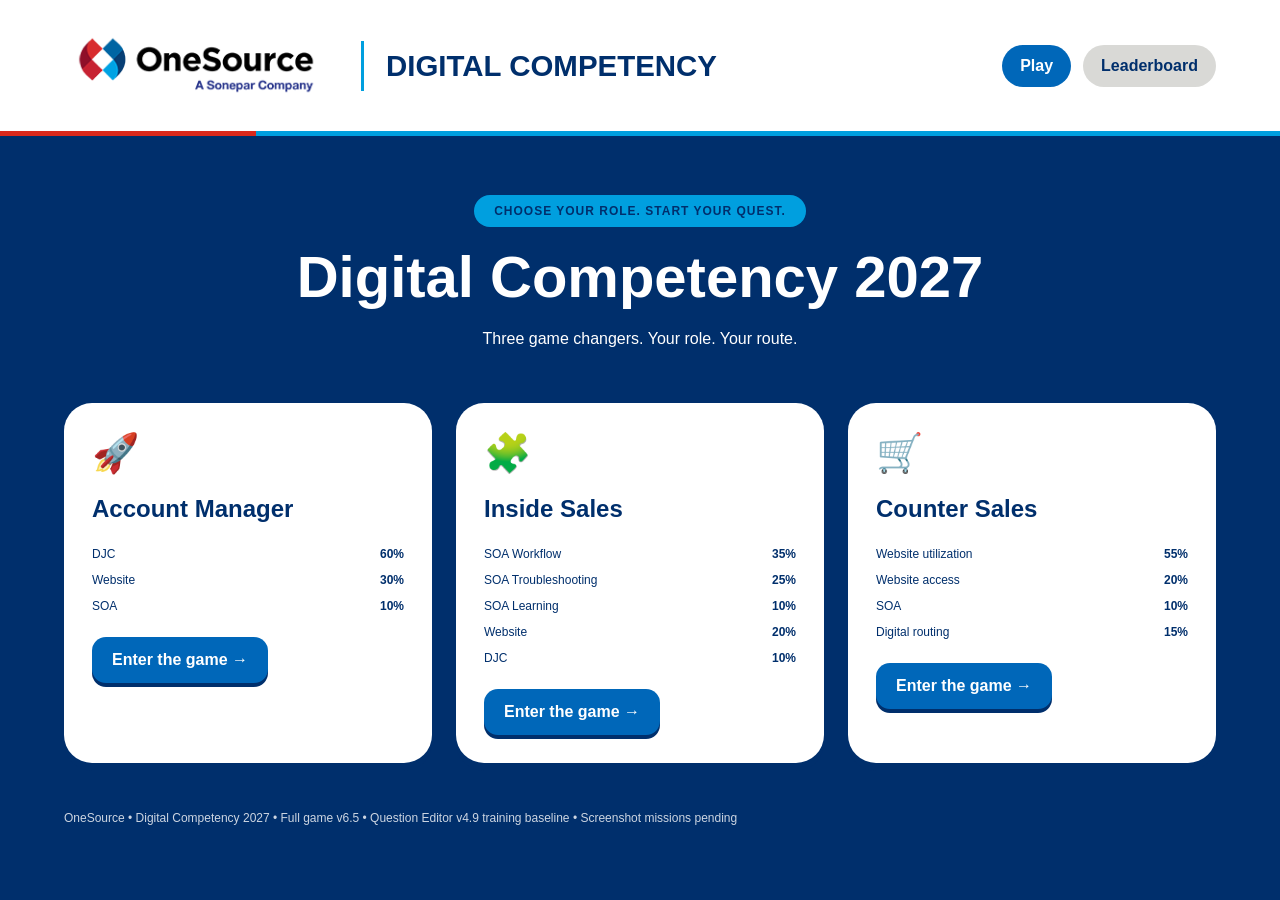
==== commit de9a6413: "Add files via upload" ====
--- a/standalone.html
+++ b/standalone.html
@@ -1,18 +1,34 @@
-<!doctype html><html lang="en"><head><meta charset="utf-8"><meta name="viewport" content="width=device-width,initial-scale=1"><title>Digital Competency 2027 | OneSource</title><style>*{box-sizing:border-box}body{margin:0;background:#002f6c;color:white;font-family:Arial,sans-serif}button,input,textarea,select{font:inherit}button{cursor:pointer;border:0}button:disabled{opacity:.5;cursor:default}button:focus-visible,input:focus-visible,textarea:focus-visible,select:focus-visible{outline:3px solid #ffcd00;outline-offset:4px}header{background:white;color:#002f6c;position:relative;border-bottom:5px solid #009fdf}header:after{content:"";position:absolute;bottom:-5px;left:0;width:20%;height:5px;background:#da291c;animation:glide 10s ease-in-out infinite alternate}.wrap{max-width:1200px;margin:auto;padding:24px}.nav{display:flex;align-items:center;justify-content:space-between;gap:24px;flex-wrap:wrap}.brand{display:flex;align-items:center;gap:24px}.logo{width:245px;max-width:100%;height:auto;display:block}.brand-note{border-left:2px solid #d9d9d6;padding-left:24px;font-size:13px;font-weight:bold;line-height:1.6}.nav nav{display:flex;gap:12px;flex-wrap:wrap}.nav button{background:#eef6fc;color:#002f6c;padding:12px 18px;border-radius:24px;font-weight:bold}.nav button.active{background:#0067b9;color:white}.hero{text-align:center;padding:35px 10px}.hero h1{font-size:clamp(34px,5vw,58px);margin:16px 0}.hero span{color:#ffcd00}.hero .pill{display:inline-block;background:#ffcd00;color:#002f6c;border-radius:24px;padding:9px 20px;font-size:12px;font-weight:bold;letter-spacing:1px}p{line-height:1.6}h2{font-size:24px}small,.fine{font-size:12px}.cards{display:grid;grid-template-columns:repeat(3,minmax(0,1fr));gap:24px}.card{background:white;color:#002f6c;border-radius:28px;padding:28px;box-shadow:0 8px 0 #001d43}.card-top{display:flex;justify-content:space-between;align-items:center}.emoji{font-size:38px}.weights{margin:24px 0}.weights div{display:flex;justify-content:space-between;gap:12px;font-size:12px;margin:12px 0}.blue,.gold{padding:14px 20px;border-radius:14px;font-weight:bold;background:#0067b9;color:white;box-shadow:0 4px 0 #001d43}.gold{background:#ffcd00;color:#002f6c}.entry{max-width:520px;margin:24px auto}.entry label{display:block;font-weight:bold;margin:20px 0}input,textarea,select{border:2px solid #0067b9;border-radius:12px;padding:12px;font-size:16px;color:#002f6c;background:white}.entry input,textarea{width:100%;margin-top:8px}.hud{display:flex;gap:24px;justify-content:space-between;flex-wrap:wrap;background:#2c2a29;border-radius:22px;padding:22px;margin:24px 0}.hud strong{font-size:26px;color:#ffcd00}.progress{height:10px;background:#63666a;border-radius:20px;overflow:hidden;margin-top:12px}.progress div{height:100%;background:#009fdf;transition:width .3s}.map{background:#003d78;border:1px solid #009fdf;border-radius:32px;padding:28px}.heading{display:flex;justify-content:space-between;gap:16px;align-items:center;flex-wrap:wrap}.islands{display:grid;grid-template-columns:repeat(4,minmax(0,1fr));gap:38px 24px;padding:32px 0}.island{position:relative;min-height:220px;border:3px solid;border-radius:42px 32px 46px 30px;box-shadow:0 10px 0 #001d43;padding:24px 16px;display:flex;flex-direction:column;align-items:center;justify-content:center;gap:12px;transition:transform .2s;color:white}.island:hover{transform:translateY(-5px)}.island strong{font-size:16px}.badge{position:absolute;right:-6px;top:-16px;background:#ffcd00;color:#002f6c;padding:7px 12px;border-radius:30px;font-size:11px;font-weight:bold}.mission,.results{max-width:850px;margin:24px auto}.options{display:grid;gap:12px;margin:24px 0}.option{display:flex;align-items:flex-start;gap:16px;text-align:left;border:2px solid #d9d9d6;border-radius:16px;padding:18px;line-height:1.5;background:white;color:#002f6c}.option b{background:#ffcd00;padding:8px;border-radius:10px}.option.selected{border-color:#0067b9;background:#eef6fc}.option.correct{border-color:#008578}.option.wrong{border-color:#da291c}.actions{display:flex;gap:14px;flex-wrap:wrap;margin-top:24px}.feedback{background:#007396;color:white;border-radius:20px;padding:22px;margin-top:24px}.results{text-align:center}.board{display:grid;grid-template-columns:repeat(2,minmax(0,1fr));gap:24px}.tag{display:inline-block;background:#ffcd00;color:#002f6c;border-radius:24px;padding:8px 12px;font-size:12px;margin:6px}.order-buttons{display:flex;gap:6px}.order-buttons button{padding:8px;background:#eef6fc;border-radius:8px}.back{background:transparent;color:#0067b9;font-weight:bold}.notice{background:#ffcd00;color:#002f6c;padding:12px;border-radius:12px}.pitch{white-space:pre-wrap;text-align:left}footer{opacity:.8}@keyframes glide{from{left:0}to{left:80%}}@media(max-width:950px){.islands{grid-template-columns:repeat(3,minmax(0,1fr))}.cards{grid-template-columns:1fr}.brand-note{display:none}}@media(max-width:600px){.wrap{padding:18px}.logo{width:215px}.map{padding:18px}.islands{grid-template-columns:repeat(2,minmax(0,1fr));gap:32px 16px}.island{min-height:205px;padding:20px 10px;margin-top:var(--mobile-offset)!important}.island strong{font-size:14px}.board{grid-template-columns:1fr}.nav{gap:16px}}@media(prefers-reduced-motion:reduce){header:after{animation:none}.island,.progress div{transition:none}}
+<!doctype html><html lang="en"><head><meta charset="utf-8"><meta name="viewport" content="width=device-width,initial-scale=1"><title>Digital Competency 2027 | OneSource</title><style>*{box-sizing:border-box}body{margin:0;background:#002f6c;color:white;font-family:Arial,sans-serif}button,input,textarea,select{font:inherit}button{cursor:pointer;border:0}button:disabled{opacity:.5;cursor:default}button:focus-visible,input:focus-visible,textarea:focus-visible,select:focus-visible{outline:3px solid #009fdf;outline-offset:4px}header{background:white;color:#002f6c;position:relative;border-bottom:5px solid #009fdf}header:after{content:"";position:absolute;bottom:-5px;left:0;width:20%;height:5px;background:#da291c;animation:glide 10s ease-in-out infinite alternate}.wrap{max-width:1200px;margin:auto;padding:24px}.nav{display:flex;align-items:center;justify-content:space-between;gap:24px;flex-wrap:wrap}.brand{display:flex;align-items:center;gap:24px}.logo{width:245px;max-width:100%;height:auto;display:block}.brand-note{border-left:2px solid #d9d9d6;padding-left:24px;font-size:13px;font-weight:bold;line-height:1.6}.nav nav{display:flex;gap:12px;flex-wrap:wrap}.nav button{background:#d9d9d6;color:#002f6c;padding:12px 18px;border-radius:24px;font-weight:bold}.nav button.active{background:#0067b9;color:white}.hero{text-align:center;padding:35px 10px}.hero h1{font-size:clamp(34px,5vw,58px);margin:16px 0}.hero span{color:#009fdf}.hero .pill{display:inline-block;background:#009fdf;color:#002f6c;border-radius:24px;padding:9px 20px;font-size:12px;font-weight:bold;letter-spacing:1px}p{line-height:1.6}h2{font-size:24px}small,.fine{font-size:12px}.cards{display:grid;grid-template-columns:repeat(3,minmax(0,1fr));gap:24px}.card{background:white;color:#002f6c;border-radius:28px;padding:28px;box-shadow:0 8px 0 #002f6c}.card-top{display:flex;justify-content:space-between;align-items:center}.emoji{font-size:38px}.weights{margin:24px 0}.weights div{display:flex;justify-content:space-between;gap:12px;font-size:12px;margin:12px 0}.blue,.gold{padding:14px 20px;border-radius:14px;font-weight:bold;background:#0067b9;color:white;box-shadow:0 4px 0 #002f6c}.gold{background:#009fdf;color:#002f6c}.entry{max-width:520px;margin:24px auto}.entry label{display:block;font-weight:bold;margin:20px 0}input,textarea,select{border:2px solid #0067b9;border-radius:12px;padding:12px;font-size:16px;color:#002f6c;background:white}.entry input,textarea{width:100%;margin-top:8px}.hud{display:flex;gap:24px;justify-content:space-between;flex-wrap:wrap;background:#2c2a29;border-radius:22px;padding:22px;margin:24px 0}.hud strong{font-size:26px;color:#009fdf}.progress{height:10px;background:#63666a;border-radius:20px;overflow:hidden;margin-top:12px}.progress div{height:100%;background:#009fdf;transition:width .3s}.map{background:#00358e;border:1px solid #009fdf;border-radius:32px;padding:28px}.heading{display:flex;justify-content:space-between;gap:16px;align-items:center;flex-wrap:wrap}.islands{display:grid;grid-template-columns:repeat(4,minmax(0,1fr));gap:38px 24px;padding:32px 0}.island{position:relative;min-height:220px;border:3px solid;border-radius:42px 32px 46px 30px;box-shadow:0 10px 0 #002f6c;padding:24px 16px;display:flex;flex-direction:column;align-items:center;justify-content:center;gap:12px;transition:transform .2s;color:white}.island:hover{transform:translateY(-5px)}.island strong{font-size:16px}.badge{position:absolute;right:-6px;top:-16px;background:#009fdf;color:#002f6c;padding:7px 12px;border-radius:30px;font-size:11px;font-weight:bold}.mission,.results{max-width:850px;margin:24px auto}.options{display:grid;gap:12px;margin:24px 0}.option{display:flex;align-items:flex-start;gap:16px;text-align:left;border:2px solid #d9d9d6;border-radius:16px;padding:18px;line-height:1.5;background:white;color:#002f6c}.option b{background:#009fdf;padding:8px;border-radius:10px}.option.selected{border-color:#0067b9;background:#d9d9d6}.option.correct{border-color:#0067b9}.option.wrong{border-color:#da291c}.actions{display:flex;gap:14px;flex-wrap:wrap;margin-top:24px}.feedback{background:#0067b9;color:white;border-radius:20px;padding:22px;margin-top:24px}.results{text-align:center}.board{display:grid;grid-template-columns:repeat(2,minmax(0,1fr));gap:24px}.tag{display:inline-block;background:#009fdf;color:#002f6c;border-radius:24px;padding:8px 12px;font-size:12px;margin:6px}.order-buttons{display:flex;gap:6px}.order-buttons button{padding:8px;background:#d9d9d6;border-radius:8px}.back{background:transparent;color:#0067b9;font-weight:bold}.notice{background:#009fdf;color:#002f6c;padding:12px;border-radius:12px}.pitch{white-space:pre-wrap;text-align:left}footer{opacity:.8}@keyframes glide{from{left:0}to{left:80%}}@media(max-width:950px){.islands{grid-template-columns:repeat(3,minmax(0,1fr))}.cards{grid-template-columns:1fr}.brand-note{display:none}}@media(max-width:600px){.wrap{padding:18px}.logo{width:215px}.map{padding:18px}.islands{grid-template-columns:repeat(2,minmax(0,1fr));gap:32px 16px}.island{min-height:205px;padding:20px 10px;margin-top:var(--mobile-offset)!important}.island strong{font-size:14px}.board{grid-template-columns:1fr}.nav{gap:16px}}@media(prefers-reduced-motion:reduce){header:after{animation:none}.island,.progress div{transition:none}}
 /* v5.3: digital header and clearly marked completed islands */
-.brand-note{display:flex;flex-direction:column;gap:3px;font-family:"Lucida Console","Courier New",monospace;font-size:clamp(20px,2.3vw,30px);font-weight:900;letter-spacing:-.6px;line-height:1.15;color:#002f6c;border-left:3px solid #009fdf;text-transform:uppercase;padding:8px 0 8px 22px;text-shadow:1px 1px 0 #b7e9ff}.header-year{color:#0067b9;font-size:1.2em;letter-spacing:5px}.brand{flex-wrap:wrap}.mission-title{position:relative;display:flex;flex-direction:column;align-items:center;justify-content:center;width:100%;min-height:50px;gap:8px}.is-cleared{border-width:4px;box-shadow:0 10px 0 #001d43,0 0 0 2px #da291c33}.is-cleared .badge{background:#da291c;color:white}.is-cleared .mission-title strong{color:#c6cbd0}.cleared-ribbon{display:flex;align-items:center;justify-content:center;gap:12px;width:calc(100% + 18px);padding:8px 10px;background:#da291c;color:white;font-size:13px;font-weight:bold;border-radius:7px}.replay-label{color:#e2e4e7;background:#63666a;border-radius:5px;padding:4px 7px;font-size:11px}.is-cleared>small:last-child{color:#c6cbd0}.is-cleared:hover .replay-label{background:#505459}@media(max-width:950px){.brand-note{display:flex;font-size:22px}}@media(max-width:600px){.brand{gap:14px}.brand-note{font-size:20px;padding-left:14px}.logo{width:195px}.cleared-ribbon{gap:6px;font-size:12px}.replay-label{font-size:10px;padding:4px}.mission-title{min-height:62px}}
+.brand-note{display:flex;flex-direction:column;gap:3px;font-family:"Lucida Console","Courier New",monospace;font-size:clamp(20px,2.3vw,30px);font-weight:900;letter-spacing:-.6px;line-height:1.15;color:#002f6c;border-left:3px solid #009fdf;text-transform:uppercase;padding:8px 0 8px 22px;text-shadow:1px 1px 0 #d9d9d6}.header-year{color:#0067b9;font-size:1.2em;letter-spacing:5px}.brand{flex-wrap:wrap}.mission-title{position:relative;display:flex;flex-direction:column;align-items:center;justify-content:center;width:100%;min-height:50px;gap:8px}.is-cleared{border-width:4px;box-shadow:0 10px 0 #002f6c,0 0 0 2px #da291c33}.is-cleared .badge{background:#da291c;color:white}.is-cleared .mission-title strong{color:#c8c9c7}.cleared-ribbon{display:flex;align-items:center;justify-content:center;gap:12px;width:calc(100% + 18px);padding:8px 10px;background:#da291c;color:white;font-size:13px;font-weight:bold;border-radius:7px}.replay-label{color:#d9d9d6;background:#63666a;border-radius:5px;padding:4px 7px;font-size:11px}.is-cleared>small:last-child{color:#c8c9c7}.is-cleared:hover .replay-label{background:#63666a}@media(max-width:950px){.brand-note{display:flex;font-size:22px}}@media(max-width:600px){.brand{gap:14px}.brand-note{font-size:20px;padding-left:14px}.logo{width:195px}.cleared-ribbon{gap:6px;font-size:12px}.replay-label{font-size:10px;padding:4px}.mission-title{min-height:62px}}
 
-.endgame{background:radial-gradient(circle at top,#0b6099,#001d43 75%);border:3px solid #ffcd00;border-radius:30px;padding:36px;box-shadow:0 0 40px #009fdf55;color:white}.endgame h1{font-family:"Courier New",monospace;font-size:clamp(40px,7vw,70px);color:#ffcd00;margin:14px 0}.endgame-kicker{letter-spacing:5px;font-size:13px;font-weight:bold;color:#7ce0d3}.victory-emblem{font-size:85px;margin:20px}.final-stats{display:flex;justify-content:center;gap:18px;flex-wrap:wrap;margin:30px 0}.final-stats>div{background:#ffffff12;border:1px solid #009fdf;border-radius:14px;padding:18px;min-width:140px}.final-stats strong{display:block;font-size:26px;color:#ffcd00;margin-top:10px}.send-result{background:#ffffff10;border-radius:20px;padding:24px;margin-top:28px}.send-result a{color:#7ce0d3}.email-button{display:inline-block;padding:12px 20px;border:1px solid #7ce0d3;border-radius:12px;text-decoration:none;font-weight:bold}.victory-flash{min-height:65vh;display:flex;flex-direction:column;align-items:center;justify-content:center}.victory-flash h1{font-family:"Courier New",monospace;color:#ffcd00;font-size:clamp(45px,9vw,100px);animation:victoryPop .6s ease-out both}.victory-flash p{letter-spacing:5px;text-transform:uppercase}@keyframes victoryPop{from{transform:scale(.7);opacity:0}to{transform:scale(1);opacity:1}}@media(prefers-reduced-motion:reduce){.victory-flash h1{animation:none}}@media(max-width:600px){.endgame{padding:22px}.final-stats{gap:10px}.final-stats>div{min-width:110px;padding:14px}.send-result{padding:18px}}
+.endgame{background:radial-gradient(circle at top,#0b6099,#002f6c 75%);border:3px solid #009fdf;border-radius:30px;padding:36px;box-shadow:0 0 40px #009fdf55;color:white}.endgame h1{font-family:"Courier New",monospace;font-size:clamp(40px,7vw,70px);color:#009fdf;margin:14px 0}.endgame-kicker{letter-spacing:5px;font-size:13px;font-weight:bold;color:#d9d9d6}.victory-emblem{font-size:85px;margin:20px}.final-stats{display:flex;justify-content:center;gap:18px;flex-wrap:wrap;margin:30px 0}.final-stats>div{background:#ffffff12;border:1px solid #009fdf;border-radius:14px;padding:18px;min-width:140px}.final-stats strong{display:block;font-size:26px;color:#009fdf;margin-top:10px}.send-result{background:#ffffff10;border-radius:20px;padding:24px;margin-top:28px}.send-result a{color:#d9d9d6}.email-button{display:inline-block;padding:12px 20px;border:1px solid #d9d9d6;border-radius:12px;text-decoration:none;font-weight:bold}.victory-flash{min-height:65vh;display:flex;flex-direction:column;align-items:center;justify-content:center}.victory-flash h1{font-family:"Courier New",monospace;color:#009fdf;font-size:clamp(45px,9vw,100px);animation:victoryPop .6s ease-out both}.victory-flash p{letter-spacing:5px;text-transform:uppercase}@keyframes victoryPop{from{transform:scale(.7);opacity:0}to{transform:scale(1);opacity:1}}@media(prefers-reduced-motion:reduce){.victory-flash h1{animation:none}}@media(max-width:600px){.endgame{padding:22px}.final-stats{gap:10px}.final-stats>div{min-width:110px;padding:14px}.send-result{padding:18px}}
 
-.island:not(.is-cleared) .badge{font-size:20px;padding:8px 15px}.is-cleared{border-color:#da291c!important}.is-cleared .badge{background:#da291c;color:white}.is-cleared .cleared-ribbon{background:#da291c}.is-cleared .replay-label{background:#63666a;color:#e2e4e7}.actions{align-items:center}
+.island:not(.is-cleared) .badge{font-size:20px;padding:8px 15px}.is-cleared{border-color:#da291c!important}.is-cleared .badge{background:#da291c;color:white}.is-cleared .cleared-ribbon{background:#da291c}.is-cleared .replay-label{background:#63666a;color:#d9d9d6}.actions{align-items:center}
 
-.arcade-heading{text-align:center;padding:28px 0 18px;font-family:"Courier New",monospace}.arcade-kicker{color:#7ce0d3;font-size:12px;letter-spacing:4px}.arcade-heading h1{color:#ffcd00;letter-spacing:5px;text-shadow:3px 3px 0 #da291c;margin:16px 0;font-size:clamp(30px,6vw,60px)}.arcade-line{display:block;width:100px;height:4px;background:#da291c;margin:22px auto}.arcade-board{border:3px solid #009fdf;border-radius:20px;background:#001d43;padding:22px;box-shadow:0 0 24px #009fdf33;font-family:"Courier New",monospace}.arcade-columns,.arcade-row{display:grid;grid-template-columns:1.4fr 1fr .6fr;gap:18px;align-items:center}.arcade-columns{color:#7ce0d3;font-size:12px;letter-spacing:2px;padding:10px 12px 20px;border-bottom:2px solid #009fdf}.arcade-columns span:last-child{text-align:right}.arcade-row{padding:25px 12px;border-bottom:1px solid #0067b9}.arcade-row:last-child{border-bottom:0}.arcade-player{display:flex;gap:14px;align-items:center;font-size:clamp(16px,2vw,24px);color:white}.player-marker{color:#da291c;font-size:18px}.arcade-details{display:flex;flex-direction:column;gap:8px;color:#7ce0d3}.arcade-details small{color:#c6cbd0}.arcade-score{color:#ffcd00;text-align:right;font-size:clamp(24px,4vw,38px);letter-spacing:2px}.arcade-empty{text-align:center}@media(max-width:600px){.arcade-board{padding:12px}.arcade-columns,.arcade-row{grid-template-columns:1fr auto;gap:12px}.arcade-columns span:nth-child(2){display:none}.arcade-player{grid-column:1;grid-row:1}.arcade-score{grid-column:2;grid-row:1 / span 2}.arcade-details{grid-column:1;grid-row:2;padding-left:28px;font-size:13px}.arcade-row{padding:20px 4px}.arcade-heading h1{letter-spacing:2px}}
+.arcade-heading{text-align:center;padding:28px 0 18px;font-family:"Courier New",monospace}.arcade-kicker{color:#d9d9d6;font-size:12px;letter-spacing:4px}.arcade-heading h1{color:#009fdf;letter-spacing:5px;text-shadow:3px 3px 0 #da291c;margin:16px 0;font-size:clamp(30px,6vw,60px)}.arcade-line{display:block;width:100px;height:4px;background:#da291c;margin:22px auto}.arcade-board{border:3px solid #009fdf;border-radius:20px;background:#002f6c;padding:22px;box-shadow:0 0 24px #009fdf33;font-family:"Courier New",monospace}.arcade-columns,.arcade-row{display:grid;grid-template-columns:1.4fr 1fr .6fr;gap:18px;align-items:center}.arcade-columns{color:#d9d9d6;font-size:12px;letter-spacing:2px;padding:10px 12px 20px;border-bottom:2px solid #009fdf}.arcade-columns span:last-child{text-align:right}.arcade-row{padding:25px 12px;border-bottom:1px solid #0067b9}.arcade-row:last-child{border-bottom:0}.arcade-player{display:flex;gap:14px;align-items:center;font-size:clamp(16px,2vw,24px);color:white}.player-marker{color:#da291c;font-size:18px}.arcade-details{display:flex;flex-direction:column;gap:8px;color:#d9d9d6}.arcade-details small{color:#c8c9c7}.arcade-score{color:#009fdf;text-align:right;font-size:clamp(24px,4vw,38px);letter-spacing:2px}.arcade-empty{text-align:center}@media(max-width:600px){.arcade-board{padding:12px}.arcade-columns,.arcade-row{grid-template-columns:1fr auto;gap:12px}.arcade-columns span:nth-child(2){display:none}.arcade-player{grid-column:1;grid-row:1}.arcade-score{grid-column:2;grid-row:1 / span 2}.arcade-details{grid-column:1;grid-row:2;padding-left:28px;font-size:13px}.arcade-row{padding:20px 4px}.arcade-heading h1{letter-spacing:2px}}
 
-/* v6.0: island-hopping map with sandy shores, land and water */
-.map{background-color:#064f7a;background-image:radial-gradient(ellipse at 20% 25%,#0a789333,transparent 45%),radial-gradient(ellipse at 80% 70%,#009fdf22,transparent 50%);border-color:#28a9c5}.islands{gap:60px 36px;padding:45px 12px 50px}.island{isolation:isolate;border-radius:43% 57% 48% 52% / 45% 41% 59% 55%;border:9px solid #e8cf91;min-height:260px;padding:30px 20px;background:radial-gradient(ellipse at 35% 30%,#2d8b64,#17654f 80%)!important;box-shadow:0 10px 0 #b9a36c,0 15px 0 6px #001d4344,0 0 0 8px #53c7d126,0 0 0 15px #53c7d115;overflow:visible}.island:nth-child(3n+2){border-radius:57% 43% 59% 41% / 46% 59% 41% 54%;background:radial-gradient(ellipse at 60% 25%,#368e69,#175b49 80%)!important}.island:nth-child(3n){border-radius:48% 52% 40% 60% / 59% 45% 55% 41%}.island::before{content:'🌴';position:absolute;top:-31px;left:13px;font-size:37px;transform:rotate(-10deg);z-index:1;pointer-events:none}.island::after{content:'';position:absolute;bottom:-23px;left:12%;width:76%;height:12px;border-radius:50%;border-bottom:2px solid #9ce9ee55;pointer-events:none}.island .badge{right:-8px;top:-23px;z-index:2}.island strong{text-shadow:0 1px 2px #001d43}.island small{color:#e5f3ee}.is-cleared{border-color:#da291c!important;box-shadow:0 10px 0 #9d1d23,0 15px 0 6px #001d4344,0 0 0 8px #53c7d126,0 0 0 15px #53c7d115}.is-cleared .cleared-ribbon{background:transparent;width:100%;padding:0;justify-content:center}.is-cleared .replay-label{font-size:13px;padding:8px 18px;background:#63666a;color:#e2e4e7}.is-cleared .mission-title{gap:10px}.is-cleared>small:last-child:empty{display:none}@media(max-width:600px){.islands{gap:48px 24px;padding:40px 5px}.island{min-height:245px;padding:28px 12px;border-width:7px}.island strong{font-size:13px}.island::before{font-size:30px;left:2px;top:-29px}.island .badge{right:-9px}.is-cleared .replay-label{font-size:12px;padding:7px 14px}}
-</style></head><body><div id="app"></div><script>const CONTENT={"am":{"name":"Account Manager","time":10,"icon":"🚀","groups":{"DJC":60,"Website":30,"SOA":10},"questions":[{"id":"d1","category":"DJC","tool":"DJC","type":"choice","title":"Commodity or project?","prompt":"A customer wants to release commodity items from a large blanket order as they need them. Which tool would you point them to?","options":["Point them to DJC for the releases and ask their digital specialist to show them the project information available there.","Point them to the website blanket order tool and ask their digital specialist to show them how to release their items.","Point them to SOA for the releases and ask inside sales to give them access to the order-processing screen."],"key":"B","why":"The website blanket order tool is the right fit for commodity releases. Their digital specialist can show the customer how it works."},{"id":"d3","category":"DJC","tool":"DJC","type":"choice","title":"Shared project visibility","prompt":"A project manager keeps asking for material updates and a money sheet showing project financials. What would you suggest?","options":["Talk about DJC's 24/7 project access and connect them with their digital specialist to get started.","Talk about website product lists and connect them with their digital specialist to use those lists for project financials.","Talk about SOA's document processing and connect them with inside sales to use SOA as their shared project portal."],"key":"A","why":"DJC gives customers 24/7 access to project material and financials. Their digital specialist and PM team can help with setup and questions."},{"id":"d4","category":"DJC","tool":"DJC","type":"choice","title":"Permissions and communication","prompt":"Purchasing, project management and the field team need different access and a better way to stay on the same page. What DJC benefits would you highlight?","options":["Shared project information with the same permissions for everyone, making access easier to manage across purchasing and the field team.","Shared project information and access to financials so each user can track expenses, without needing personal support.","Shared project information with permissions for each user, so teams can see what they need and communicate faster and more accurately."],"key":"C","why":"DJC lets you set permissions for each user and helps teams communicate faster and more accurately. Personal support is still available."},{"id":"d5","category":"DJC","tool":"DJC","type":"choice","title":"Choose the primary solution","prompt":"A customer regularly sends a 40-line PO. The issue is the time we spend typing it in, not tracking a project. Which tool would you bring up?","options":["Encourage SOA with inside sales, while keeping the normal order review in place.","Bring up DJC with your digital specialist, using project releases to pull the line items from the customer's PO.","Bring up website blanket ordering with your digital specialist, using releases to process the PO the customer already sent."],"key":"A","why":"SOA helps us process the PO faster and more accurately. Inside sales still reviews it, and your digital specialist can help when things get tricky."},{"id":"pitch","category":"DJC","tool":"DJC","type":"write","title":"Pitch Studio","prompt":"In your words, what are the biggest advantages of DJC for our customers? How would you pitch it to a customer? Write 2-4 sentences.","options":[],"key":"Ungraded","why":"Your pitch is saved as you wrote it and isn't scored automatically. Think about 24/7 access to project material and financials, permissions for each user, and faster, more accurate communication between teams."},{"id":"w1","category":"Website","tool":"Website","type":"choice","title":"Website value","prompt":"A customer wants an easier way to handle everyday purchases. Which website features would you mention?","options":["Their pricing and availability, plus self-service quotes and orders. Their digital specialist can show them how to get started.","Their pricing and availability, plus access to SOA through the website. They can upload their own POs for internal processing.","Self-service quotes and orders, plus a shared view of project financials. They can use the website instead of setting up DJC."],"key":"A","why":"The website gives customers their pricing and availability, plus self-service quotes and orders. Their digital specialist can show them how to use it."},{"id":"w2","category":"Website","tool":"Website","type":"choice","title":"Repeat purchasing","prompt":"A customer wants to see what they bought over the last year and make repeat orders easier. Which website features would you mention?","options":["Custom product lists and SOA's match history, so they can use our previous product matches to look up their purchases.","The 12-month ordering history in FPP and custom product lists. Their digital specialist can show them how to use both.","The 12-month ordering history in FPP and DJC releases, so they can use project releases as their saved website lists."],"key":"B","why":"FPP shows 12 months of ordering history, and custom product lists help with repeat buys. Their digital specialist can walk the customer through both."},{"id":"w3","category":"Website","tool":"Website","type":"choice","title":"Account context","prompt":"A customer says the pricing or order history on the website doesn't look right. What should you check first?","options":["Check their login, then ask for a pricing correction before checking which account or job they're viewing.","Check their login, then use a coworker's account to compare the history while your digital specialist looks into it.","Check their login and selected account or job. If it still doesn't look right, contact your digital specialist."],"key":"C","why":"Start with the login and account or job. If those are right and the issue continues, contact your digital specialist. Don't use someone else's login."},{"id":"s1","category":"SOA","tool":"SOA","type":"choice","title":"SOA value","prompt":"How does using SOA to process a PO or bill of materials help our customers?","options":["We can process orders faster and more accurately by confirming or correcting the lines in SOA before sending them to Eclipse.","We can process orders faster, using a successful SOA upload to confirm the lines are accurate before sending them to Eclipse without editing.","We can process orders more accurately, while giving customers access to the SOA queue to check their project material and financials."],"key":"A","why":"SOA helps us process orders faster and more accurately. We upload the document, connect it to the customer and confirm or correct the lines before sending it to Eclipse. Your digital specialist can help with difficult cases."},{"id":"web_issue","category":"Website","tool":"Website","type":"choice","title":"Report a website issue","prompt":"You find a missing image, confusing description or an item you can't find on the website. What should you do?","options":["Email Web Support with the item details, what happened and a screenshot or link if available.","Ask the branch to stop using that item online until someone notices and fixes the listing.","Send the customer a different item and wait to report the issue until it affects another order."],"key":"A","why":"Email websupport@1sourcedist.com with enough detail to look into it. You can check with your digital specialist if you need help reporting the issue."},{"id":"access_form","category":"Website","tool":"Website","type":"choice","title":"Request customer access","prompt":"A customer wants access to the website or mobile app. How do you submit the request?","options":["Call the digital team and use the conversation instead of submitting the access form.","Email a named associate and have the customer choose their permissions in the message.","Use the Web & Mobile Access Form on the Digital Team intranet page and follow the submission process."],"key":"C","why":"Use the Web & Mobile Access Form on the Digital Team intranet page. Check with your digital specialist if you need help."},{"id":"lists_vs_fpp","category":"Website","tool":"Website","type":"choice","title":"Saved lists or purchase history?","prompt":"A customer wants to save a group of items for repeat buys, rather than just look at what they ordered before. Where would you point them?","options":["My Product Lists for saved groups of items; FPP for products from their ordering history.","Frequently Purchased Products for manually built lists; My Product Lists for their ordering history.","Orders and Quotes for saved product groups; My Product Lists only for shipment updates."],"key":"A","why":"My Product Lists helps with saved repeat-buy lists. FPP helps customers find products from their ordering history. Their digital specialist can show them both."},{"id":"pricing_source","category":"Website","tool":"Website","type":"choice","title":"Where website pricing comes from","prompt":"A customer's website price doesn't look right. What should you know before asking for help?","options":["The website uses pricing loaded in Eclipse for that customer, including item-specific or matrix pricing.","The website uses a separate price file, so Eclipse pricing does not help explain the customer price.","The website uses the last online order price, even when the customer pricing in Eclipse has changed."],"key":"A","why":"Start with the customer login and account, then the pricing loaded in Eclipse. Ask your digital specialist for help if the price still looks wrong."},{"id":"pricing_causes","category":"Website","tool":"Website","type":"choice","title":"Pricing issues","prompt":"The customer is signed in to the right account, but a price still looks wrong. What could explain it?","options":["Only the website image or description; customer pricing in Eclipse cannot affect the displayed price.","Missing or unmaintained pricing, a product override or an expired SPA agreement in the customer pricing.","Only the customer browser; an expired SPA agreement cannot affect the displayed price."],"key":"B","why":"Possible causes include missing pricing, overrides, unmaintained item pricing, expired SPAs and not being logged in as possible causes. Ask your digital specialist to help investigate."},{"id":"integration_handoff","category":"Website","tool":"Website","type":"choice","title":"Punchout, EDI and third-party tools","prompt":"A customer mentions Punchout, EDI, Elink, Ariba or Remarcable. Who should you involve?","options":["Start with Operations only and promise compatibility before asking the digital team about setup.","Check with your digital specialist or email Web Support; connect the customer with their digital specialist for the opportunity.","Start with a general ticket only and wait to involve the digital team until the customer has chosen a setup."],"key":"B","why":"Your digital specialist and websupport@1sourcedist.com are the support routes identified in this trainingzes. Gather the customer need rather than promising a setup."}]},"inside":{"name":"Inside Sales","time":20,"icon":"🧩","groups":{"SOA Workflow":35,"SOA Troubleshooting":25,"SOA Learning":10,"Website":20,"DJC":10},"questions":[{"id":"s2","category":"SOA Workflow","tool":"SOA","type":"choice","title":"Document intake","prompt":"You have a customer's bill of materials in a PDF. How can you get it into SOA?","options":["Type the PDF's lines into the email body, then connect the document to the customer and review the lines in SOA.","Drag and drop the PDF or email it as an attachment, then connect it to the customer and confirm or correct the lines in SOA.","Drag and drop the PDF or email it as an attachment, then connect it to the customer and send it to Eclipse without reviewing the lines."],"key":"B","why":"Drag and drop the document or email it as an attachment. Connect it to the customer in SOA, confirm or correct the lines in SOA, then send it to Eclipse."},{"id":"s3","category":"SOA Workflow","tool":"SOA","type":"order","title":"Workflow Builder","prompt":"Put these SOA steps in the order you would follow.","options":["Drag and drop the document into SOA or email it as an attachment.","Connect the document to an existing customer in SOA, or create the customer if needed.","Confirm or correct the lines in SOA against the original document.","Send the corrected document to Eclipse."],"key":"A > B > C > D","why":"Upload the document, connect it to the customer, confirm or correct the lines against the original, then send it to Eclipse."},{"id":"s4","category":"SOA Workflow","tool":"SOA","type":"choice","title":"Fix the document details","prompt":"SOA read \"Makita\" instead of \"Milwaukee\" from the uploaded PO. What should you do before sending it to Eclipse?","options":["Compare the line with the PO, then leave the description as it is because the document uploaded successfully.","Write the correct item on a separate note, then send the unchanged line to Eclipse and ask your digital specialist to fix it later.","Compare the line with the PO and correct it in SOA before sending it to Eclipse. The correction can help with future repeat documents."],"key":"C","why":"Correct the line in SOA so it matches the original PO, then send it to Eclipse. Corrections can help with repeat documents, but you should still review the lines each time."},{"id":"s5","category":"SOA Workflow","tool":"SOA","type":"choice","title":"Connect the customer","prompt":"You've uploaded a document, but the customer isn't in SOA. What should you do?","options":["Connect it to a customer with a similar name, then correct the lines and ask your digital specialist to change the customer afterward.","Add the customer using their shop account number or preferred ship-to (job account), then connect the document to them.","Leave the customer unconnected, then correct the lines and send the document to Eclipse so the customer can be added afterward."],"key":"B","why":"Connect the document to the customer in SOA. If the customer isn't there, add them. If you need to create the customer, use their shop account number or preferred ship-to."},{"id":"s6","category":"SOA Troubleshooting","tool":"SOA","type":"choice","title":"Photo attachment or embedded image?","prompt":"A customer emails a photo of their material list pasted into the message body. How should you send that photo to SOA?","options":["Save the photo and attach it as a separate file when emailing it to SOA, so the material list is sent as an attachment.","Paste the photo into the email body. Keep it next to the customer's written instructions so SOA can read them together.","Forward the email as it is, leaving the photo in the message body so SOA can read it alongside the customer's instructions."],"key":"A","why":"Send the photo as an attachment, not pasted into the email body. If you're having trouble getting it into SOA, ask your digital specialist."},{"id":"s10","category":"SOA Learning","tool":"SOA","type":"choice","title":"Repeat bills of materials","prompt":"Why is SOA a good fit for customers who send repeat bills of materials?","options":["It saves time typing repeat orders, so familiar documents can be connected to the customer and sent to Eclipse without checking the lines.","Once repeat material has been matched and corrections have been captured, SOA can save time compared with manually typing each order.","It keeps getting better when we upload documents, so uploading a repeat BOM is enough without connecting the customer or sending the corrected lines to Eclipse."],"key":"B","why":"SOA keeps getting better and can save time on repeat BOMs. Connect each document to the customer, confirm or correct the lines and send it to Eclipse, even when the document looks familiar."},{"id":"w1","category":"Website","tool":"Website","type":"choice","title":"Everyday website self-service","prompt":"Which everyday customer requests can we point to the website?","options":["Spec sheets, their pricing and availability, proof of delivery and accounting information they can look up without calling the branch.","Spec sheets, their pricing and availability, and access to our SOA queue so they can check the orders we're processing internally.","Proof of delivery, accounting information and permission settings so they can choose which accounts and information they have access to."],"key":"A","why":"The website is useful for spec sheets, pricing and availability, proof of delivery and accounting. Their digital specialist can demonstrate it or help with tricky questions."},{"id":"w2","category":"Website","tool":"Website","type":"choice","title":"Repeat buying and orders","prompt":"A customer wants to make quotes and orders online, look up past purchases and save items for repeat buys. What would you point out?","options":["Self-service quotes and orders, plus SOA's match history so they can use our matches to look up what they bought last year.","Self-service quotes and orders, 12 months of ordering history in FPP and custom product lists to make repeat buys easier.","Self-service quotes and orders, plus DJC releases so they can use project releases as their saved product lists on the website."],"key":"B","why":"Mention online quotes and orders, FPP's 12-month ordering history and custom product lists. Their digital specialist can show those features and the blanket order tool when needed."},{"id":"d3","category":"DJC","tool":"DJC","type":"choice","title":"Project visibility handoff","prompt":"A project customer wants to check material, releases, shipments and financials in one place. What should you suggest?","options":["DJC is a good fit for that project. Connect the customer with their digital specialist for setup and help.","Website product lists are a good fit for that project. Use them to give the team a shared view of material and financials.","SOA is a good fit for that project. Give the customer access to our processing queue to check shipments and financials."],"key":"A","why":"DJC is for projects. Connect the customer with their digital specialist and PM team for a demonstration, setup or project questions."},{"id":"web_issue","category":"Website","tool":"Website","type":"choice","title":"Report a website issue","prompt":"You find a missing image, confusing description or an item you can't find on the website. What should you do?","options":["Email Web Support with the item details, what happened and a screenshot or link if available.","Ask the branch to stop using that item online until someone notices and fixes the listing.","Send the customer a different item and wait to report the issue until it affects another order."],"key":"A","why":"Email websupport@1sourcedist.com with enough detail to look into it. You can check with your digital specialist if you need help reporting the issue."},{"id":"access_form","category":"Website","tool":"Website","type":"choice","title":"Request customer access","prompt":"A customer wants access to the website or mobile app. How do you submit the request?","options":["Call the digital team and use the conversation instead of submitting the access form.","Email a named associate and have the customer choose their permissions in the message.","Use the Web & Mobile Access Form on the Digital Team intranet page and follow the submission process."],"key":"C","why":"Use the Web & Mobile Access Form on the Digital Team intranet page. Check with your digital specialist if you need help."},{"id":"lists_vs_fpp","category":"Website","tool":"Website","type":"choice","title":"Saved lists or purchase history?","prompt":"A customer wants to save a group of items for repeat buys, rather than just look at what they ordered before. Where would you point them?","options":["My Product Lists for saved groups of items; FPP for products from their ordering history.","Frequently Purchased Products for manually built lists; My Product Lists for their ordering history.","Orders and Quotes for saved product groups; My Product Lists only for shipment updates."],"key":"A","why":"My Product Lists helps with saved repeat-buy lists. FPP helps customers find products from their ordering history. Their digital specialist can show them both."},{"id":"payment_nav","category":"Website","tool":"Website","type":"choice","title":"Pay an invoice","prompt":"A customer wants to pay an invoice online. Which option should they look for?","options":["Orders and Quotes, since viewing an order also gives every user access to invoice payments.","Manage and Pay Invoices, with the right payment permissions on their user account.","Digital Job Center, since project financial access automatically includes website payment access."],"key":"B","why":"Point the customer to Manage and Pay Invoices. Payment permissions still need to be enabled for that user."},{"id":"payment_permission","category":"Website","tool":"Website","type":"choice","title":"Payment permissions","prompt":"A customer can sign in but can't pay invoices online. What should you keep in mind?","options":["Every website user can pay invoices by default, so the issue must be the browser.","Seeing an invoice gives the user payment access, so the issue must be the invoice balance.","Payment access is not enabled for every user by default; check with your digital specialist for help."],"key":"C","why":"Signing in does not automatically give a user permission to pay invoices. Check with your digital specialist for help with the approved access process."},{"id":"shipment_window","category":"Website","tool":"Website","type":"choice","title":"Active Shipments window","prompt":"What time frame does the Active Shipments tile cover in this training?","options":["Seven days back and two days forward.","Two days back and seven days forward.","Twenty days back and twenty days forward."],"key":"A","why":"The supplied quiz baseline is seven days back and two days forward. Confirm this setting before using the question in the live game."},{"id":"calendar_date","category":"Website","tool":"Website","type":"choice","title":"Order Calendar date","prompt":"Which date on the sales order places it on the Order Management Calendar?","options":["The required date, even when the shipment date is different.","The backorder date, even when part of the order is shipping.","The shipment date, rather than the required or backorder date."],"key":"C","why":"This training uses the shipment date for the Order Management Calendar."},{"id":"pricing_source","category":"Website","tool":"Website","type":"choice","title":"Where website pricing comes from","prompt":"A customer's website price doesn't look right. What should you know before asking for help?","options":["The website uses pricing loaded in Eclipse for that customer, including item-specific or matrix pricing.","The website uses a separate price file, so Eclipse pricing does not help explain the customer price.","The website uses the last online order price, even when the customer pricing in Eclipse has changed."],"key":"A","why":"Start with the customer login and account, then the pricing loaded in Eclipse. Ask your digital specialist for help if the price still looks wrong."},{"id":"pricing_causes","category":"Website","tool":"Website","type":"choice","title":"Pricing issues","prompt":"The customer is signed in to the right account, but a price still looks wrong. What could explain it?","options":["Only the website image or description; customer pricing in Eclipse cannot affect the displayed price.","Missing or unmaintained pricing, a product override or an expired SPA agreement in the customer pricing.","Only the customer browser; an expired SPA agreement cannot affect the displayed price."],"key":"B","why":"Possible causes include missing pricing, overrides, unmaintained item pricing, expired SPAs and not being logged in as possible causes. Ask your digital specialist to help investigate."}]},"counter":{"name":"Counter Sales","time":15,"icon":"🛒","groups":{"Website utilization":55,"Website access":20,"SOA":10,"Digital routing":15},"questions":[{"id":"w1","category":"Website utilization","tool":"Website","type":"choice","title":"Customer Quest","prompt":"A customer keeps calling for pricing and availability. What would you suggest?","options":["Point them to the website and connect them with their digital specialist to show them how to check pricing and availability.","Point them to DJC and connect them with their digital specialist to check everyday pricing and availability, even without a project.","Point them to SOA and connect them with inside sales to give them access to everyday pricing and availability."],"key":"A","why":"Point them to the website for their pricing and availability. Their digital specialist can show them how it works and help them get started."},{"id":"w4","category":"Website utilization","tool":"Website","type":"choice","title":"Common self-service needs","prompt":"Which common requests can customers handle themselves on the website?","options":["Spec sheets, pricing and availability, proof of delivery and accounting information, instead of calling the branch for those everyday requests.","Spec sheets, pricing and availability, and access to our SOA queue, instead of calling the branch to check internal order processing.","Proof of delivery, accounting information and their own permission settings, instead of asking us to approve access to accounts."],"key":"A","why":"The website covers common needs like spec sheets, pricing and availability, proof of delivery and accounting. Their digital specialist can help with demonstrations or questions."},{"id":"w6","category":"Website utilization","tool":"Website","type":"choice","title":"Commodity release challenge","prompt":"A customer mentions a large commodity buyout and wants an easier way to release items as they need them. What should you do?","options":["Connect them with their digital specialist to show them how SOA uploads can be used to release items from the buyout.","Connect them with their digital specialist to show them how the website blanket order tool can release items from the buyout.","Connect them with their digital specialist to set up a DJC project before offering a way to release items from the buyout."],"key":"B","why":"The website blanket order tool handles commodity releases. Connect the customer with their digital specialist to show them how to use it."},{"id":"w3","category":"Website access","tool":"Website","type":"choice","title":"Website access request","prompt":"A customer wants access to their online account. What should you do next?","options":["Fill out the Web & Mobile Access Form, let the customer choose their permissions and send it to Digital Web Support.","Fill out the Web & Mobile Access Form, copy another customer's permissions without checking and send it to Digital Web Support.","Fill out the Web & Mobile Access Form and send it to Digital Web Support. Ask your digital specialist if you need help; customers don't choose their permissions."],"key":"C","why":"Use the Web & Mobile Access Form and send it to Digital Web Support. Customers don't choose their own permissions. Your digital specialist can help with access questions. The form is on the Digital Team intranet page."},{"id":"w5","category":"Website access","tool":"Website","type":"choice","title":"Access rescue","prompt":"A customer can't get into the website account they need. What should you do?","options":["Find out what's happening and try a coworker's login. Contact your digital specialist if that doesn't get them in.","Find out what's happening and contact your digital specialist for help with access through the approved process.","Find out what's happening and request access to more accounts. Contact your digital specialist once the customer is back in."],"key":"B","why":"Find out what the customer is seeing, then contact your digital specialist. Don't share logins or request access to unrelated accounts. Digital Business support: websupport@1sourcedist.com."},{"id":"s12","category":"SOA","tool":"SOA","type":"choice","title":"Counter upload basics","prompt":"A contractor gives you a material list with several lines. How could you use SOA?","options":["Drag and drop the document or email it as an attachment, connect it to the customer, confirm or correct the lines and send it to Eclipse. Ask your digital specialist if needed.","Drag and drop the document or email it as an attachment, connect it to the customer and send it to Eclipse without reviewing the lines. Ask for help if an error is reported.","Type every line manually before uploading the document, then connect it to the customer and send it to Eclipse. Use that extra entry step for every material list."],"key":"A","why":"Upload by drag and drop or email attachment, connect the document to the customer, confirm or correct the lines, then send it to Eclipse. If the customer is missing, add them using their shop account number or preferred ship-to (job account). Manual entry is still an option when appropriate; ask your digital specialist if you need help."},{"id":"e1","category":"Digital routing","tool":"Routing","type":"choice","title":"Project handoff","prompt":"A customer asks about staged or stored material for an active project. Who should you connect them with?","options":["Their digital specialist and inside sales, using SOA's processing status to show the customer where their project shipment and material stand.","Their digital specialist and PM team, using DJC when it fits to help with project shipments and material.","Their digital specialist and the customer's purchasing team, using a website cart to show where their project shipment and material stand."],"key":"B","why":"Connect them with their digital specialist and PM team for project questions. The website is still useful for common requests like proof of delivery."},{"id":"e2","category":"Digital routing","tool":"Routing","type":"choice","title":"Spot the digital opportunity","prompt":"You're talking with a customer who might benefit from a digital solution. What should you do?","options":["Pick a likely tool and promise it will handle everything they need. Then ask their digital specialist to show them how it works.","Pick a likely tool and have them start using it before learning more about their needs. Then ask their digital specialist for a demonstration.","Find out what they're trying to do and connect them with their digital specialist. Help them explore the right tool while keeping personal support available."],"key":"C","why":"When a customer may benefit from a digital solution, connect them with their digital specialist. You can also check with your digital specialist for help identifying the right tool. Personal support stays available."},{"id":"web_issue","category":"Website utilization","tool":"Website","type":"choice","title":"Report a website issue","prompt":"You find a missing image, confusing description or an item you can't find on the website. What should you do?","options":["Email Web Support with the item details, what happened and a screenshot or link if available.","Ask the branch to stop using that item online until someone notices and fixes the listing.","Send the customer a different item and wait to report the issue until it affects another order."],"key":"A","why":"Email websupport@1sourcedist.com with enough detail to look into it. You can check with your digital specialist if you need help reporting the issue."},{"id":"access_form","category":"Website access","tool":"Website","type":"choice","title":"Request customer access","prompt":"A customer wants access to the website or mobile app. How do you submit the request?","options":["Call the digital team and use the conversation instead of submitting the access form.","Email a named associate and have the customer choose their permissions in the message.","Use the Web & Mobile Access Form on the Digital Team intranet page and follow the submission process."],"key":"C","why":"Use the Web & Mobile Access Form on the Digital Team intranet page. Check with your digital specialist if you need help."},{"id":"payment_nav","category":"Website utilization","tool":"Website","type":"choice","title":"Pay an invoice","prompt":"A customer wants to pay an invoice online. Which option should they look for?","options":["Orders and Quotes, since viewing an order also gives every user access to invoice payments.","Manage and Pay Invoices, with the right payment permissions on their user account.","Digital Job Center, since project financial access automatically includes website payment access."],"key":"B","why":"Point the customer to Manage and Pay Invoices. Payment permissions still need to be enabled for that user."},{"id":"payment_permission","category":"Website access","tool":"Website","type":"choice","title":"Payment permissions","prompt":"A customer can sign in but can't pay invoices online. What should you keep in mind?","options":["Every website user can pay invoices by default, so the issue must be the browser.","Seeing an invoice gives the user payment access, so the issue must be the invoice balance.","Payment access is not enabled for every user by default; check with your digital specialist for help."],"key":"C","why":"Signing in does not automatically give a user permission to pay invoices. Check with your digital specialist for help with the approved access process."},{"id":"shipment_status","category":"Website utilization","tool":"Website","type":"choice","title":"Active Shipments statuses","prompt":"Which group includes the statuses available in the Active Shipments tile in this training?","options":["In fulfillment, ready for pickup and delivery in progress; complete and vendor fulfillment are excluded.","In fulfillment, ready for pickup, delivery in progress, fulfilling from vendor and complete.","Delivery in progress, complete and quote pending; pickup and vendor fulfillment are excluded."],"key":"B","why":"The statuses include in fulfillment, ready for pickup, delivery in progress, fulfilling from vendor and complete."},{"id":"pricing_source","category":"Website utilization","tool":"Website","type":"choice","title":"Where website pricing comes from","prompt":"A customer's website price doesn't look right. What should you know before asking for help?","options":["The website uses pricing loaded in Eclipse for that customer, including item-specific or matrix pricing.","The website uses a separate price file, so Eclipse pricing does not help explain the customer price.","The website uses the last online order price, even when the customer pricing in Eclipse has changed."],"key":"A","why":"Start with the customer login and account, then the pricing loaded in Eclipse. Ask your digital specialist for help if the price still looks wrong."}]}};</script><script>// Andrew is a manually assigned arcade entry, not an earned completion result.
-const PUBLISHED_FINISHERS=[{"runId": "andrew-kenny-manual-entry", "firstName": "Andrew", "lastName": "Kenny", "location": "Northern CA", "role": "Digital Specialist", "roleKey": "host", "isHost": true, "participationPoints": 730, "tags": []}];
-</script><script>const app=document.getElementById('app');
+
+/* Power the Branch: approved OneSource blue, red and gray UI palette. */
+.app,body,button,input,select,textarea,.brand-note,.hero,.endgame,.arcade-heading,.arcade-board,.victory-flash h1{font-family:Arial,sans-serif!important}
+.brand-note{font-family:Arial,sans-serif!important;text-shadow:none;letter-spacing:0}.brand{gap:32px}.logo{padding:10px;box-sizing:content-box}.gold{background:#009FDF;color:#002F6C}.hero .pill{background:#009FDF;color:#002F6C}.hero h1 span{color:white}.nav button.active{background:#0067B9;color:white}.app button:focus-visible{outline:3px solid #009FDF;outline-offset:5px}.branch-map{background:#002F6C;border:2px solid #0067B9;border-radius:24px;padding:28px}.branch-map .heading{background:#002F6C;position:relative;z-index:1}.branch-map h2{font-size:32px;margin:0}.branch-map .heading p{color:#D9D9D6}.installation{display:grid;grid-template-columns:repeat(4,minmax(0,1fr));gap:48px 34px;padding:42px 8px 30px;position:relative;isolation:isolate}.installation:before{content:'';position:absolute;inset:50px 8px 25px;z-index:-1;background:linear-gradient(90deg,transparent calc(25% - 2px),#63666A calc(25% - 2px),#63666A calc(25% + 2px),transparent calc(25% + 2px),transparent calc(75% - 2px),#63666A calc(75% - 2px),#63666A calc(75% + 2px),transparent calc(75% + 2px));pointer-events:none}.station{position:relative;display:flex;flex-direction:column;align-items:center;justify-content:flex-start;min-height:250px;margin-top:var(--station-offset);padding:25px 16px 18px;border:3px solid #888B8D;border-radius:16px;background:#00358E;color:white;box-shadow:0 7px 0 #2C2A29;transition:transform .15s;isolation:isolate}.station:before{content:'';position:absolute;left:-20px;right:-20px;top:72px;height:5px;background:#888B8D;z-index:-1;pointer-events:none}.station:hover{transform:translateY(-4px)}.station .badge{top:-17px;right:-8px;background:#009FDF;color:#002F6C;font-size:20px;padding:7px 13px;z-index:2}.station.is-cleared{border-color:#DA291C;box-shadow:0 7px 0 #971B2F}.station.is-cleared .badge{background:#DA291C;color:white;font-size:12px}.station.is-cleared:before{background:#009FDF}.faceplate{display:flex;align-items:center;justify-content:center;flex-direction:column;gap:12px;width:100%;min-height:95px;padding:15px 8px 5px}.faceplate strong{font-size:17px;line-height:1.25;overflow-wrap:anywhere;text-shadow:none}.indicator{width:9px;height:9px;border-radius:50%;background:#63666A;border:1px solid #D9D9D6}.is-cleared .indicator{background:#009FDF;box-shadow:0 0 0 3px #0067B9}.station .replay-label{background:#63666A;color:#D9D9D6;font-size:12px;padding:7px 18px;border-radius:6px}.equipment-art{width:140px;height:108px;display:flex;align-items:center;justify-content:center;flex-shrink:0;position:relative}.hardware{display:block;position:relative}.part{position:absolute;display:block;font-style:normal}
+/* Reel: flanges, cable windings and center hub. */
+.art-reel .hardware{width:104px;height:98px;border:8px solid #B1B3B3;border-radius:50%;background:#63666A;box-shadow:8px 0 0 #888B8D}.art-reel .p1{inset:10px;border:6px solid #DA291C;border-radius:50%}.art-reel .p2{inset:20px;border:5px solid #CB333B;border-radius:50%}.art-reel .p3{width:20px;height:20px;left:34px;top:31px;border-radius:50%;background:#2C2A29;border:5px solid #D9D9D6}.art-reel .p4{width:42px;height:6px;right:-29px;bottom:6px;background:#DA291C;transform:rotate(22deg)}
+/* Conduit: two bent runs, coupling and connector. */
+.art-conduit .hardware{width:118px;height:92px}.art-conduit .p1{width:94px;height:70px;left:0;top:0;border:12px solid #B1B3B3;border-right:0;border-bottom:0;border-radius:28px 0 0 0}.art-conduit .p2{width:73px;height:55px;right:0;bottom:0;border:10px solid #888B8D;border-left:0;border-top:0;border-radius:0 0 24px 0}.art-conduit .p3{width:21px;height:26px;left:-4px;bottom:9px;background:#D9D9D6;border:3px solid #63666A}.art-conduit .p4{width:25px;height:21px;right:8px;top:-4px;background:#D9D9D6;border:3px solid #63666A}
+/* Junction box: screw-fastened cover and conduit entries. */
+.art-junction .hardware{width:96px;height:86px;background:#B1B3B3;border:5px solid #63666A;border-radius:8px;box-shadow:7px 6px 0 #888B8D}.art-junction .p1{inset:8px;border:2px solid #D9D9D6}.art-junction .p2,.art-junction .p3{width:9px;height:9px;border-radius:50%;background:#63666A;top:8px}.art-junction .p2{left:8px}.art-junction .p3{right:8px}.art-junction .p4,.art-junction .p5{width:9px;height:9px;border-radius:50%;background:#63666A;bottom:8px}.art-junction .p4{left:8px}.art-junction .p5{right:8px}.art-junction .p6{width:14px;height:19px;top:-22px;left:34px;background:#D9D9D6}
+/* Panelboard: cabinet with two rows of breakers. */
+.art-panel .hardware{width:82px;height:103px;background:#B1B3B3;border:5px solid #63666A;border-radius:5px;box-shadow:6px 4px 0 #888B8D}.art-panel .p1{left:10px;top:17px;width:52px;height:68px;background:repeating-linear-gradient(to bottom,#2C2A29 0 9px,#B1B3B3 9px 14px);border:3px solid #888B8D}.art-panel .p2{width:4px;height:62px;background:#D9D9D6;left:34px;top:20px}.art-panel .p3{width:35px;height:6px;left:18px;top:5px;background:#0067B9}.art-panel .p4{width:6px;height:18px;right:-11px;top:45px;background:#D9D9D6}
+/* Disconnect: enclosed cabinet with external handle. */
+.art-disconnect .hardware{width:77px;height:97px;background:#B1B3B3;border:5px solid #63666A;border-radius:5px;box-shadow:7px 5px 0 #888B8D}.art-disconnect .p1{inset:7px;border:2px solid #D9D9D6}.art-disconnect .p2{width:26px;height:8px;left:21px;top:16px;background:#0067B9}.art-disconnect .p3{width:13px;height:41px;right:-18px;top:32px;background:#2C2A29;border-radius:4px;transform:rotate(-12deg)}.art-disconnect .p4{width:14px;height:8px;right:-11px;top:43px;background:#DA291C}.art-disconnect .p5{width:14px;height:17px;bottom:-20px;left:28px;background:#D9D9D6}
+/* Luminaire: suspended linear housing and diffuser. */
+.art-luminaire .hardware{width:125px;height:38px;background:#888B8D;border:4px solid #63666A;border-radius:7px;transform:rotate(-7deg)}.art-luminaire .p1{inset:6px 5px;background:#D9D9D6;border-radius:3px}.art-luminaire .p2,.art-luminaire .p3{width:3px;height:28px;top:-32px;background:#B1B3B3}.art-luminaire .p2{left:20px}.art-luminaire .p3{right:20px}.is-cleared .art-luminaire .p1{background:white}.station-panel{border-radius:6px}.station-disconnect{border-radius:8px}.station-reel{border-radius:38px 38px 20px 20px}.station-conduit{border-radius:28px 8px 28px 8px}.station-junction{border-radius:12px}.station-luminaire{border-radius:28px 28px 12px 12px}
+.endgame,.victory-flash h1,.arcade-heading h1{font-family:Arial,sans-serif!important}.arcade-heading h1,.arcade-score,.endgame h1,.final-stats strong,.hud strong{color:white}.arcade-details,.endgame-kicker,.send-result a{color:#D9D9D6}.arcade-heading h1{text-shadow:none}.feedback{background:#0067B9}.endgame{background:#002F6C;border-color:#009FDF}.send-result{background:#00358E}.final-stats>div{background:#00358E;border-color:#009FDF}.arcade-board{background:#002F6C}.app header{background:white;color:#002F6C}.progress{background:#63666A}.progress div{background:#009FDF}
+@media(max-width:950px){.installation{grid-template-columns:repeat(3,minmax(0,1fr))}.installation:before{background:none}}
+@media(max-width:600px){.branch-map{padding:20px 14px}.branch-map h2{font-size:26px}.installation{grid-template-columns:repeat(2,minmax(0,1fr));gap:36px 20px;padding:36px 0 24px}.station{padding:22px 9px 14px;min-height:240px;margin-top:var(--station-offset)}.station:before{left:-12px;right:-12px}.equipment-art{width:120px;height:103px;transform:scale(.88)}.faceplate strong{font-size:14px}.station .badge{font-size:18px;right:-6px}.station.is-cleared .badge{font-size:11px}.brand{gap:20px}.logo{width:190px}.brand-note{font-size:18px}}
+@media(prefers-reduced-motion:reduce){.station{transition:none}}
+</style></head><body><div id="app"></div><script>const CONTENT={"am":{"name":"Account Manager","time":10,"icon":"🚀","groups":{"DJC":60,"Website":30,"SOA":10},"questions":[{"id":"d1","category":"DJC","tool":"DJC","type":"choice","title":"Commodity or project?","prompt":"A customer wants to release commodity items from a large blanket order as they need them. Which tool would you point them to?","options":["Point them to DJC for the releases and ask their digital specialist to show them the project information available there.","Point them to the website blanket order tool and ask their digital specialist to show them how to release their items.","Point them to SOA for the releases and ask inside sales to give them access to the order-processing screen."],"key":"B","why":"The website blanket order tool is the right fit for commodity releases. Their digital specialist can show the customer how it works."},{"id":"d3","category":"DJC","tool":"DJC","type":"choice","title":"Shared project visibility","prompt":"A project manager keeps asking for material updates and a money sheet showing project financials. What would you suggest?","options":["Talk about DJC's 24/7 project access and connect them with their digital specialist to get started.","Talk about website product lists and connect them with their digital specialist to use those lists for project financials.","Talk about SOA's document processing and connect them with inside sales to use SOA as their shared project portal."],"key":"A","why":"DJC gives customers 24/7 access to project material and financials. Their digital specialist and PM team can help with setup and questions."},{"id":"d4","category":"DJC","tool":"DJC","type":"choice","title":"Permissions and communication","prompt":"Purchasing, project management and the field team need different access and a better way to stay on the same page. What DJC benefits would you highlight?","options":["Shared project information with the same permissions for everyone, making access easier to manage across purchasing and the field team.","Shared project information and access to financials so each user can track expenses, without needing personal support.","Shared project information with permissions for each user, so teams can see what they need and communicate faster and more accurately."],"key":"C","why":"DJC lets you set permissions for each user and helps teams communicate faster and more accurately. Personal support is still available."},{"id":"d5","category":"DJC","tool":"DJC","type":"choice","title":"Choose the primary solution","prompt":"A customer regularly sends a 40-line PO. The issue is the time we spend typing it in, not tracking a project. Which tool would you bring up?","options":["Encourage SOA with inside sales, while keeping the normal order review in place.","Bring up DJC with your digital specialist, using project releases to pull the line items from the customer's PO.","Bring up website blanket ordering with your digital specialist, using releases to process the PO the customer already sent."],"key":"A","why":"SOA helps us process the PO faster and more accurately. Inside sales still reviews it, and your digital specialist can help when things get tricky."},{"id":"pitch","category":"DJC","tool":"DJC","type":"write","title":"Pitch Studio","prompt":"In your words, what are the biggest advantages of DJC for our customers? How would you pitch it to a customer? Write 2-4 sentences.","options":[],"key":"Ungraded","why":"Your pitch is saved as you wrote it and isn't scored automatically. Think about 24/7 access to project material and financials, permissions for each user, and faster, more accurate communication between teams."},{"id":"w1","category":"Website","tool":"Website","type":"choice","title":"Website value","prompt":"A customer wants an easier way to handle everyday purchases. Which website features would you mention?","options":["Their pricing and availability, plus self-service quotes and orders. Their digital specialist can show them how to get started.","Their pricing and availability, plus access to SOA through the website. They can upload their own POs for internal processing.","Self-service quotes and orders, plus a shared view of project financials. They can use the website instead of setting up DJC."],"key":"A","why":"The website gives customers their pricing and availability, plus self-service quotes and orders. Their digital specialist can show them how to use it."},{"id":"w2","category":"Website","tool":"Website","type":"choice","title":"Repeat purchasing","prompt":"A customer wants to see what they bought over the last year and make repeat orders easier. Which website features would you mention?","options":["Custom product lists and SOA's match history, so they can use our previous product matches to look up their purchases.","The 12-month ordering history in FPP and custom product lists. Their digital specialist can show them how to use both.","The 12-month ordering history in FPP and DJC releases, so they can use project releases as their saved website lists."],"key":"B","why":"FPP shows 12 months of ordering history, and custom product lists help with repeat buys. Their digital specialist can walk the customer through both."},{"id":"w3","category":"Website","tool":"Website","type":"choice","title":"Account context","prompt":"A customer says the pricing or order history on the website doesn't look right. What should you check first?","options":["Check their login, then ask for a pricing correction before checking which account or job they're viewing.","Check their login, then use a coworker's account to compare the history while your digital specialist looks into it.","Check their login and selected account or job. If it still doesn't look right, contact your digital specialist."],"key":"C","why":"Start with the login and account or job. If those are right and the issue continues, contact your digital specialist. Don't use someone else's login."},{"id":"s1","category":"SOA","tool":"SOA","type":"choice","title":"SOA value","prompt":"How does using SOA to process a PO or bill of materials help our customers?","options":["We can process orders faster and more accurately by confirming or correcting the lines in SOA before sending them to Eclipse.","We can process orders faster, using a successful SOA upload to confirm the lines are accurate before sending them to Eclipse without editing.","We can process orders more accurately, while giving customers access to the SOA queue to check their project material and financials."],"key":"A","why":"SOA helps us process orders faster and more accurately. We upload the document, connect it to the customer and confirm or correct the lines before sending it to Eclipse. Your digital specialist can help with difficult cases."},{"id":"web_issue","category":"Website","tool":"Website","type":"choice","title":"Report a website issue","prompt":"You find a missing image, confusing description or an item you can't find on the website. What should you do?","options":["Email Web Support with the item details, what happened and a screenshot or link if available.","Ask the branch to stop using that item online until someone notices and fixes the listing.","Send the customer a different item and wait to report the issue until it affects another order."],"key":"A","why":"Email websupport@1sourcedist.com with enough detail to look into it. You can check with your digital specialist if you need help reporting the issue."},{"id":"access_form","category":"Website","tool":"Website","type":"choice","title":"Request customer access","prompt":"A customer wants access to the website or mobile app. How do you submit the request?","options":["Call the digital team and use the conversation instead of submitting the access form.","Email a named associate and have the customer choose their permissions in the message.","Use the Web & Mobile Access Form on the Digital Team intranet page and follow the submission process."],"key":"C","why":"Use the Web & Mobile Access Form on the Digital Team intranet page. Check with your digital specialist if you need help."},{"id":"lists_vs_fpp","category":"Website","tool":"Website","type":"choice","title":"Saved lists or purchase history?","prompt":"A customer wants to save a group of items for repeat buys, rather than just look at what they ordered before. Where would you point them?","options":["My Product Lists for saved groups of items; FPP for products from their ordering history.","Frequently Purchased Products for manually built lists; My Product Lists for their ordering history.","Orders and Quotes for saved product groups; My Product Lists only for shipment updates."],"key":"A","why":"My Product Lists helps with saved repeat-buy lists. FPP helps customers find products from their ordering history. Their digital specialist can show them both."},{"id":"pricing_source","category":"Website","tool":"Website","type":"choice","title":"Where website pricing comes from","prompt":"A customer's website price doesn't look right. What should you know before asking for help?","options":["The website uses pricing loaded in Eclipse for that customer, including item-specific or matrix pricing.","The website uses a separate price file, so Eclipse pricing does not help explain the customer price.","The website uses the last online order price, even when the customer pricing in Eclipse has changed."],"key":"A","why":"Start with the customer login and account, then the pricing loaded in Eclipse. Ask your digital specialist for help if the price still looks wrong."},{"id":"pricing_causes","category":"Website","tool":"Website","type":"choice","title":"Pricing issues","prompt":"The customer is signed in to the right account, but a price still looks wrong. What could explain it?","options":["Only the website image or description; customer pricing in Eclipse cannot affect the displayed price.","Missing or unmaintained pricing, a product override or an expired SPA agreement in the customer pricing.","Only the customer browser; an expired SPA agreement cannot affect the displayed price."],"key":"B","why":"Possible causes include missing pricing, overrides, unmaintained item pricing, expired SPAs and not being logged in as possible causes. Ask your digital specialist to help investigate."},{"id":"integration_handoff","category":"Website","tool":"Website","type":"choice","title":"Punchout, EDI and third-party tools","prompt":"A customer mentions Punchout, EDI, Elink, Ariba or Remarcable. Who should you involve?","options":["Start with Operations only and promise compatibility before asking the digital team about setup.","Check with your digital specialist or email Web Support; connect the customer with their digital specialist for the opportunity.","Start with a general ticket only and wait to involve the digital team until the customer has chosen a setup."],"key":"B","why":"Your digital specialist and websupport@1sourcedist.com are the support routes identified in this trainingzes. Gather the customer need rather than promising a setup."}]},"inside":{"name":"Inside Sales","time":20,"icon":"🧩","groups":{"SOA Workflow":35,"SOA Troubleshooting":25,"SOA Learning":10,"Website":20,"DJC":10},"questions":[{"id":"s2","category":"SOA Workflow","tool":"SOA","type":"choice","title":"Document intake","prompt":"You have a customer's bill of materials in a PDF. How can you get it into SOA?","options":["Type the PDF's lines into the email body, then connect the document to the customer and review the lines in SOA.","Drag and drop the PDF or email it as an attachment, then connect it to the customer and confirm or correct the lines in SOA.","Drag and drop the PDF or email it as an attachment, then connect it to the customer and send it to Eclipse without reviewing the lines."],"key":"B","why":"Drag and drop the document or email it as an attachment. Connect it to the customer in SOA, confirm or correct the lines in SOA, then send it to Eclipse."},{"id":"s3","category":"SOA Workflow","tool":"SOA","type":"order","title":"Workflow Builder","prompt":"Put these SOA steps in the order you would follow.","options":["Drag and drop the document into SOA or email it as an attachment.","Connect the document to an existing customer in SOA, or create the customer if needed.","Confirm or correct the lines in SOA against the original document.","Send the corrected document to Eclipse."],"key":"A > B > C > D","why":"Upload the document, connect it to the customer, confirm or correct the lines against the original, then send it to Eclipse."},{"id":"s4","category":"SOA Workflow","tool":"SOA","type":"choice","title":"Fix the document details","prompt":"SOA read \"Makita\" instead of \"Milwaukee\" from the uploaded PO. What should you do before sending it to Eclipse?","options":["Compare the line with the PO, then leave the description as it is because the document uploaded successfully.","Write the correct item on a separate note, then send the unchanged line to Eclipse and ask your digital specialist to fix it later.","Compare the line with the PO and correct it in SOA before sending it to Eclipse. The correction can help with future repeat documents."],"key":"C","why":"Correct the line in SOA so it matches the original PO, then send it to Eclipse. Corrections can help with repeat documents, but you should still review the lines each time."},{"id":"s5","category":"SOA Workflow","tool":"SOA","type":"choice","title":"Connect the customer","prompt":"You've uploaded a document, but the customer isn't in SOA. What should you do?","options":["Connect it to a customer with a similar name, then correct the lines and ask your digital specialist to change the customer afterward.","Add the customer using their shop account number or preferred ship-to (job account), then connect the document to them.","Leave the customer unconnected, then correct the lines and send the document to Eclipse so the customer can be added afterward."],"key":"B","why":"Connect the document to the customer in SOA. If the customer isn't there, add them. If you need to create the customer, use their shop account number or preferred ship-to."},{"id":"s6","category":"SOA Troubleshooting","tool":"SOA","type":"choice","title":"Photo attachment or embedded image?","prompt":"A customer emails a photo of their material list pasted into the message body. How should you send that photo to SOA?","options":["Save the photo and attach it as a separate file when emailing it to SOA, so the material list is sent as an attachment.","Paste the photo into the email body. Keep it next to the customer's written instructions so SOA can read them together.","Forward the email as it is, leaving the photo in the message body so SOA can read it alongside the customer's instructions."],"key":"A","why":"Send the photo as an attachment, not pasted into the email body. If you're having trouble getting it into SOA, ask your digital specialist."},{"id":"s10","category":"SOA Learning","tool":"SOA","type":"choice","title":"Repeat bills of materials","prompt":"Why is SOA a good fit for customers who send repeat bills of materials?","options":["It saves time typing repeat orders, so familiar documents can be connected to the customer and sent to Eclipse without checking the lines.","Once repeat material has been matched and corrections have been captured, SOA can save time compared with manually typing each order.","It keeps getting better when we upload documents, so uploading a repeat BOM is enough without connecting the customer or sending the corrected lines to Eclipse."],"key":"B","why":"SOA keeps getting better and can save time on repeat BOMs. Connect each document to the customer, confirm or correct the lines and send it to Eclipse, even when the document looks familiar."},{"id":"w1","category":"Website","tool":"Website","type":"choice","title":"Everyday website self-service","prompt":"Which everyday customer requests can we point to the website?","options":["Spec sheets, their pricing and availability, proof of delivery and accounting information they can look up without calling the branch.","Spec sheets, their pricing and availability, and access to our SOA queue so they can check the orders we're processing internally.","Proof of delivery, accounting information and permission settings so they can choose which accounts and information they have access to."],"key":"A","why":"The website is useful for spec sheets, pricing and availability, proof of delivery and accounting. Their digital specialist can demonstrate it or help with tricky questions."},{"id":"w2","category":"Website","tool":"Website","type":"choice","title":"Repeat buying and orders","prompt":"A customer wants to make quotes and orders online, look up past purchases and save items for repeat buys. What would you point out?","options":["Self-service quotes and orders, plus SOA's match history so they can use our matches to look up what they bought last year.","Self-service quotes and orders, 12 months of ordering history in FPP and custom product lists to make repeat buys easier.","Self-service quotes and orders, plus DJC releases so they can use project releases as their saved product lists on the website."],"key":"B","why":"Mention online quotes and orders, FPP's 12-month ordering history and custom product lists. Their digital specialist can show those features and the blanket order tool when needed."},{"id":"d3","category":"DJC","tool":"DJC","type":"choice","title":"Project visibility handoff","prompt":"A project customer wants to check material, releases, shipments and financials in one place. What should you suggest?","options":["DJC is a good fit for that project. Connect the customer with their digital specialist for setup and help.","Website product lists are a good fit for that project. Use them to give the team a shared view of material and financials.","SOA is a good fit for that project. Give the customer access to our processing queue to check shipments and financials."],"key":"A","why":"DJC is for projects. Connect the customer with their digital specialist and PM team for a demonstration, setup or project questions."},{"id":"web_issue","category":"Website","tool":"Website","type":"choice","title":"Report a website issue","prompt":"You find a missing image, confusing description or an item you can't find on the website. What should you do?","options":["Email Web Support with the item details, what happened and a screenshot or link if available.","Ask the branch to stop using that item online until someone notices and fixes the listing.","Send the customer a different item and wait to report the issue until it affects another order."],"key":"A","why":"Email websupport@1sourcedist.com with enough detail to look into it. You can check with your digital specialist if you need help reporting the issue."},{"id":"access_form","category":"Website","tool":"Website","type":"choice","title":"Request customer access","prompt":"A customer wants access to the website or mobile app. How do you submit the request?","options":["Call the digital team and use the conversation instead of submitting the access form.","Email a named associate and have the customer choose their permissions in the message.","Use the Web & Mobile Access Form on the Digital Team intranet page and follow the submission process."],"key":"C","why":"Use the Web & Mobile Access Form on the Digital Team intranet page. Check with your digital specialist if you need help."},{"id":"lists_vs_fpp","category":"Website","tool":"Website","type":"choice","title":"Saved lists or purchase history?","prompt":"A customer wants to save a group of items for repeat buys, rather than just look at what they ordered before. Where would you point them?","options":["My Product Lists for saved groups of items; FPP for products from their ordering history.","Frequently Purchased Products for manually built lists; My Product Lists for their ordering history.","Orders and Quotes for saved product groups; My Product Lists only for shipment updates."],"key":"A","why":"My Product Lists helps with saved repeat-buy lists. FPP helps customers find products from their ordering history. Their digital specialist can show them both."},{"id":"payment_nav","category":"Website","tool":"Website","type":"choice","title":"Pay an invoice","prompt":"A customer wants to pay an invoice online. Which option should they look for?","options":["Orders and Quotes, since viewing an order also gives every user access to invoice payments.","Manage and Pay Invoices, with the right payment permissions on their user account.","Digital Job Center, since project financial access automatically includes website payment access."],"key":"B","why":"Point the customer to Manage and Pay Invoices. Payment permissions still need to be enabled for that user."},{"id":"payment_permission","category":"Website","tool":"Website","type":"choice","title":"Payment permissions","prompt":"A customer can sign in but can't pay invoices online. What should you keep in mind?","options":["Every website user can pay invoices by default, so the issue must be the browser.","Seeing an invoice gives the user payment access, so the issue must be the invoice balance.","Payment access is not enabled for every user by default; check with your digital specialist for help."],"key":"C","why":"Signing in does not automatically give a user permission to pay invoices. Check with your digital specialist for help with the approved access process."},{"id":"shipment_window","category":"Website","tool":"Website","type":"choice","title":"Active Shipments window","prompt":"What time frame does the Active Shipments tile cover in this training?","options":["Seven days back and two days forward.","Two days back and seven days forward.","Twenty days back and twenty days forward."],"key":"A","why":"The supplied quiz baseline is seven days back and two days forward. Confirm this setting before using the question in the live game."},{"id":"calendar_date","category":"Website","tool":"Website","type":"choice","title":"Order Calendar date","prompt":"Which date on the sales order places it on the Order Management Calendar?","options":["The required date, even when the shipment date is different.","The backorder date, even when part of the order is shipping.","The shipment date, rather than the required or backorder date."],"key":"C","why":"This training uses the shipment date for the Order Management Calendar."},{"id":"pricing_source","category":"Website","tool":"Website","type":"choice","title":"Where website pricing comes from","prompt":"A customer's website price doesn't look right. What should you know before asking for help?","options":["The website uses pricing loaded in Eclipse for that customer, including item-specific or matrix pricing.","The website uses a separate price file, so Eclipse pricing does not help explain the customer price.","The website uses the last online order price, even when the customer pricing in Eclipse has changed."],"key":"A","why":"Start with the customer login and account, then the pricing loaded in Eclipse. Ask your digital specialist for help if the price still looks wrong."},{"id":"pricing_causes","category":"Website","tool":"Website","type":"choice","title":"Pricing issues","prompt":"The customer is signed in to the right account, but a price still looks wrong. What could explain it?","options":["Only the website image or description; customer pricing in Eclipse cannot affect the displayed price.","Missing or unmaintained pricing, a product override or an expired SPA agreement in the customer pricing.","Only the customer browser; an expired SPA agreement cannot affect the displayed price."],"key":"B","why":"Possible causes include missing pricing, overrides, unmaintained item pricing, expired SPAs and not being logged in as possible causes. Ask your digital specialist to help investigate."}]},"counter":{"name":"Counter Sales","time":15,"icon":"🛒","groups":{"Website utilization":55,"Website access":20,"SOA":10,"Digital routing":15},"questions":[{"id":"w1","category":"Website utilization","tool":"Website","type":"choice","title":"Customer Quest","prompt":"A customer keeps calling for pricing and availability. What would you suggest?","options":["Point them to the website and connect them with their digital specialist to show them how to check pricing and availability.","Point them to DJC and connect them with their digital specialist to check everyday pricing and availability, even without a project.","Point them to SOA and connect them with inside sales to give them access to everyday pricing and availability."],"key":"A","why":"Point them to the website for their pricing and availability. Their digital specialist can show them how it works and help them get started."},{"id":"w4","category":"Website utilization","tool":"Website","type":"choice","title":"Common self-service needs","prompt":"Which common requests can customers handle themselves on the website?","options":["Spec sheets, pricing and availability, proof of delivery and accounting information, instead of calling the branch for those everyday requests.","Spec sheets, pricing and availability, and access to our SOA queue, instead of calling the branch to check internal order processing.","Proof of delivery, accounting information and their own permission settings, instead of asking us to approve access to accounts."],"key":"A","why":"The website covers common needs like spec sheets, pricing and availability, proof of delivery and accounting. Their digital specialist can help with demonstrations or questions."},{"id":"w6","category":"Website utilization","tool":"Website","type":"choice","title":"Commodity release challenge","prompt":"A customer mentions a large commodity buyout and wants an easier way to release items as they need them. What should you do?","options":["Connect them with their digital specialist to show them how SOA uploads can be used to release items from the buyout.","Connect them with their digital specialist to show them how the website blanket order tool can release items from the buyout.","Connect them with their digital specialist to set up a DJC project before offering a way to release items from the buyout."],"key":"B","why":"The website blanket order tool handles commodity releases. Connect the customer with their digital specialist to show them how to use it."},{"id":"w3","category":"Website access","tool":"Website","type":"choice","title":"Website access request","prompt":"A customer wants access to their online account. What should you do next?","options":["Fill out the Web & Mobile Access Form, let the customer choose their permissions and send it to Digital Web Support.","Fill out the Web & Mobile Access Form, copy another customer's permissions without checking and send it to Digital Web Support.","Fill out the Web & Mobile Access Form and send it to Digital Web Support. Ask your digital specialist if you need help; customers don't choose their permissions."],"key":"C","why":"Use the Web & Mobile Access Form and send it to Digital Web Support. Customers don't choose their own permissions. Your digital specialist can help with access questions. The form is on the Digital Team intranet page."},{"id":"w5","category":"Website access","tool":"Website","type":"choice","title":"Access rescue","prompt":"A customer can't get into the website account they need. What should you do?","options":["Find out what's happening and try a coworker's login. Contact your digital specialist if that doesn't get them in.","Find out what's happening and contact your digital specialist for help with access through the approved process.","Find out what's happening and request access to more accounts. Contact your digital specialist once the customer is back in."],"key":"B","why":"Find out what the customer is seeing, then contact your digital specialist. Don't share logins or request access to unrelated accounts. Digital Business support: websupport@1sourcedist.com."},{"id":"s12","category":"SOA","tool":"SOA","type":"choice","title":"Counter upload basics","prompt":"A contractor gives you a material list with several lines. How could you use SOA?","options":["Drag and drop the document or email it as an attachment, connect it to the customer, confirm or correct the lines and send it to Eclipse. Ask your digital specialist if needed.","Drag and drop the document or email it as an attachment, connect it to the customer and send it to Eclipse without reviewing the lines. Ask for help if an error is reported.","Type every line manually before uploading the document, then connect it to the customer and send it to Eclipse. Use that extra entry step for every material list."],"key":"A","why":"Upload by drag and drop or email attachment, connect the document to the customer, confirm or correct the lines, then send it to Eclipse. If the customer is missing, add them using their shop account number or preferred ship-to (job account). Manual entry is still an option when appropriate; ask your digital specialist if you need help."},{"id":"e1","category":"Digital routing","tool":"Routing","type":"choice","title":"Project handoff","prompt":"A customer asks about staged or stored material for an active project. Who should you connect them with?","options":["Their digital specialist and inside sales, using SOA's processing status to show the customer where their project shipment and material stand.","Their digital specialist and PM team, using DJC when it fits to help with project shipments and material.","Their digital specialist and the customer's purchasing team, using a website cart to show where their project shipment and material stand."],"key":"B","why":"Connect them with their digital specialist and PM team for project questions. The website is still useful for common requests like proof of delivery."},{"id":"e2","category":"Digital routing","tool":"Routing","type":"choice","title":"Spot the digital opportunity","prompt":"You're talking with a customer who might benefit from a digital solution. What should you do?","options":["Pick a likely tool and promise it will handle everything they need. Then ask their digital specialist to show them how it works.","Pick a likely tool and have them start using it before learning more about their needs. Then ask their digital specialist for a demonstration.","Find out what they're trying to do and connect them with their digital specialist. Help them explore the right tool while keeping personal support available."],"key":"C","why":"When a customer may benefit from a digital solution, connect them with their digital specialist. You can also check with your digital specialist for help identifying the right tool. Personal support stays available."},{"id":"web_issue","category":"Website utilization","tool":"Website","type":"choice","title":"Report a website issue","prompt":"You find a missing image, confusing description or an item you can't find on the website. What should you do?","options":["Email Web Support with the item details, what happened and a screenshot or link if available.","Ask the branch to stop using that item online until someone notices and fixes the listing.","Send the customer a different item and wait to report the issue until it affects another order."],"key":"A","why":"Email websupport@1sourcedist.com with enough detail to look into it. You can check with your digital specialist if you need help reporting the issue."},{"id":"access_form","category":"Website access","tool":"Website","type":"choice","title":"Request customer access","prompt":"A customer wants access to the website or mobile app. How do you submit the request?","options":["Call the digital team and use the conversation instead of submitting the access form.","Email a named associate and have the customer choose their permissions in the message.","Use the Web & Mobile Access Form on the Digital Team intranet page and follow the submission process."],"key":"C","why":"Use the Web & Mobile Access Form on the Digital Team intranet page. Check with your digital specialist if you need help."},{"id":"payment_nav","category":"Website utilization","tool":"Website","type":"choice","title":"Pay an invoice","prompt":"A customer wants to pay an invoice online. Which option should they look for?","options":["Orders and Quotes, since viewing an order also gives every user access to invoice payments.","Manage and Pay Invoices, with the right payment permissions on their user account.","Digital Job Center, since project financial access automatically includes website payment access."],"key":"B","why":"Point the customer to Manage and Pay Invoices. Payment permissions still need to be enabled for that user."},{"id":"payment_permission","category":"Website access","tool":"Website","type":"choice","title":"Payment permissions","prompt":"A customer can sign in but can't pay invoices online. What should you keep in mind?","options":["Every website user can pay invoices by default, so the issue must be the browser.","Seeing an invoice gives the user payment access, so the issue must be the invoice balance.","Payment access is not enabled for every user by default; check with your digital specialist for help."],"key":"C","why":"Signing in does not automatically give a user permission to pay invoices. Check with your digital specialist for help with the approved access process."},{"id":"shipment_status","category":"Website utilization","tool":"Website","type":"choice","title":"Active Shipments statuses","prompt":"Which group includes the statuses available in the Active Shipments tile in this training?","options":["In fulfillment, ready for pickup and delivery in progress; complete and vendor fulfillment are excluded.","In fulfillment, ready for pickup, delivery in progress, fulfilling from vendor and complete.","Delivery in progress, complete and quote pending; pickup and vendor fulfillment are excluded."],"key":"B","why":"The statuses include in fulfillment, ready for pickup, delivery in progress, fulfilling from vendor and complete."},{"id":"pricing_source","category":"Website utilization","tool":"Website","type":"choice","title":"Where website pricing comes from","prompt":"A customer's website price doesn't look right. What should you know before asking for help?","options":["The website uses pricing loaded in Eclipse for that customer, including item-specific or matrix pricing.","The website uses a separate price file, so Eclipse pricing does not help explain the customer price.","The website uses the last online order price, even when the customer pricing in Eclipse has changed."],"key":"A","why":"Start with the customer login and account, then the pricing loaded in Eclipse. Ask your digital specialist for help if the price still looks wrong."}]}};</script><script>const PUBLISHED_FINISHERS=[{"runId": "andrew-kenny-manual-entry", "firstName": "Andrew", "lastName": "Kenny", "location": "Northern CA", "role": "Digital Specialist", "roleKey": "host", "isHost": true, "participationPoints": 730, "tags": []}];</script><script>const app=document.getElementById('app');
 const state={tab:'home',role:null,profile:{firstName:'',lastName:'',branchNumber:''},answers:{},first:{},mission:null,phase:'map',pick:null,order:[],pitch:'',hint:false,run:'',finished:null,mapOrder:[],search:'',filter:'all',notice:'',cleared:{},mapScroll:0};
 const colors={DJC:'#0067b9',Website:'#007396',SOA:'#485cc7',Routing:'#008578'};
 const esc=x=>String(x??'').replace(/[&<>"']/g,c=>({'&':'&amp;','<':'&lt;','>':'&gt;','"':'&quot;',"'":'&#39;'}[c]));
@@ -32,8 +48,18 @@
 function play(id){const q=items().find(q=>q.id===id);if(!q)return;state.mapScroll=window.scrollY;state.mission=id;state.phase='play';state.pick=null;state.order=q.type==='order'?[2,0,3,1]:[];state.pitch=state.answers[id]?.response||'';state.hint=false;render();window.scrollTo(0,0)}
 function back(){state.phase='map';state.mission=null;save();render();requestAnimationFrame(()=>window.scrollTo({top:state.mapScroll||0,behavior:'instant'}))}
 function submit(){const q=mission();if(state.phase!=='play'||(q.type==='choice'&&state.pick===null)||(q.type==='write'&&state.pitch.trim().split(/\s+/).filter(Boolean).length<20))return;const correct=q.type==='write'?null:q.type==='order'?state.order.join(',')==='0,1,2,3':String.fromCharCode(65+state.pick)===q.key;const a={questionId:q.id,type:q.type,correct,assisted:state.hint,...(q.type==='write'?{response:state.pitch.trim(),reviewStatus:'pending-human-review'}:{selected:q.type==='order'?[...state.order]:state.pick})};state.answers[q.id]=a;if(correct||q.type==='write')state.cleared[q.id]=true;if(!state.first[q.id])state.first[q.id]={...a};if(complete()&&!state.finished)state.finished=new Date().toISOString();state.phase='feedback';save();if(complete()){finish();return}render()}
-function download(){if(!complete())return;const tags=['🎉 Quest completed','🧭 Expanded map explored',...(state.first.pitch?['🎙️ Pitch submitted']:[]),...(items().some(q=>q.type==='order')?['🧩 Workflow played']:[])];const publicBoardRecord={runId:state.run,...state.profile,roleKey:state.role,completedAt:state.finished,participationPoints:participationPoints(),maximumParticipationPoints:MAX_PARTICIPATION_POINTS,pointsPerMission:missionPoints(),tags};const result={schemaVersion:'6.4',contentVersion:'Question Editor v4.9',app:'Digital Competency 2027',runId:state.run,participant:state.profile,roleKey:state.role,role:role().name,completedAt:state.finished,mapOrder:state.mapOrder,participationPoints:participationPoints(),maximumParticipationPoints:MAX_PARTICIPATION_POINTS,pointsPerMission:missionPoints(),tags,objectiveScore:score(),grade:grade(),gradingNote:'First-attempt weighted knowledge checks; written pitch ungraded. Participation points independent of correctness. Historical training baseline, not official certification.',weights:role().groups,answers:items().map(q=>({...state.first[q.id],title:q.title,category:q.category,tool:q.tool})),latestAnswers:Object.values(state.answers),publicBoardRecord};const u=URL.createObjectURL(new Blob([JSON.stringify(result,null,2)],{type:'application/json'})),a=document.createElement('a');a.href=u;a.download='Digital-Competency-2027-v6.4-'+state.role+'-'+state.run+'.json';a.click();setTimeout(()=>URL.revokeObjectURL(u),1000)}
-function map(){return `<section class="map"><div class="heading"><div><h2>Your mission map 🧭</h2><p>Every island is unlocked. Choose your own route.</p></div>${complete()?'<button class="gold" data-action="results">View final result</button>':''}</div><div class="islands">${state.mapOrder.map((id,i)=>{const q=items().find(x=>x.id===id),played=!!state.first[id],cleared=!!state.cleared[id],random=rng(state.run+id),offset=Math.floor(random()*45),icon=q.type==='write'?'🎙️':q.type==='order'?'🧩':q.category.includes('Troubleshooting')?'🔎':q.tool==='Website'?'🛒':q.tool==='DJC'?'🏗️':'⚙️';return `<button class="island ${cleared?'is-cleared':''}" data-mission="${esc(id)}" style="background:${colors[q.tool]||colors.Routing};border-color:${cleared?'#da291c':played?'#7ce0d3':'#ffcd00'};margin-top:${offset}px;--mobile-offset:${Math.floor(offset/2)}px" aria-label="${esc(q.title)}, ${cleared?'cleared, replay available':played?'played, try again':'not started'}"><span class="badge">${cleared?'✓ Cleared':played?'Played':'+'+missionPoints()}</span><span class="emoji" aria-hidden="true">${icon}</span><span class="mission-title"><strong>${esc(q.title)}</strong>${cleared?'<span class="cleared-ribbon"><span class="replay-label">↻ Replay</span></span>':''}</span></button>`}).join('')}</div><p class="fine">First submissions count toward your result. Replays do not add duplicate points. Complete every mission to unlock the final result.</p></section>`}
+function download(){if(!complete())return;const tags=['🎉 Quest completed','🧭 Expanded map explored',...(state.first.pitch?['🎙️ Pitch submitted']:[]),...(items().some(q=>q.type==='order')?['🧩 Workflow played']:[])];const publicBoardRecord={runId:state.run,...state.profile,roleKey:state.role,completedAt:state.finished,participationPoints:participationPoints(),maximumParticipationPoints:MAX_PARTICIPATION_POINTS,pointsPerMission:missionPoints(),tags};const result={schemaVersion:'6.5',contentVersion:'Question Editor v4.9',app:'Digital Competency 2027',runId:state.run,participant:state.profile,roleKey:state.role,role:role().name,completedAt:state.finished,mapOrder:state.mapOrder,participationPoints:participationPoints(),maximumParticipationPoints:MAX_PARTICIPATION_POINTS,pointsPerMission:missionPoints(),tags,objectiveScore:score(),grade:grade(),gradingNote:'First-attempt weighted knowledge checks; written pitch ungraded. Participation points independent of correctness. Historical training baseline, not official certification.',weights:role().groups,answers:items().map(q=>({...state.first[q.id],title:q.title,category:q.category,tool:q.tool})),latestAnswers:Object.values(state.answers),publicBoardRecord};const u=URL.createObjectURL(new Blob([JSON.stringify(result,null,2)],{type:'application/json'})),a=document.createElement('a');a.href=u;a.download='Digital-Competency-2027-v6.5-'+state.role+'-'+state.run+'.json';a.click();setTimeout(()=>URL.revokeObjectURL(u),1000)}
+function equipmentFor(q){
+ if(['w2','lists_vs_fpp','s10'].includes(q.id))return 'reel';
+ if(['access_form','payment_permission','w3','w5','d4','s5'].includes(q.id))return 'disconnect';
+ if(['web_issue','pricing_causes','s4','s6','support_email'].includes(q.id))return 'junction';
+ if(['d1','d5','e1','e2','integration_handoff','w6','s2','s3','s12'].includes(q.id))return 'conduit';
+ if(q.tool==='DJC'||q.type==='write')return 'panel';
+ if(q.tool==='SOA')return 'junction';
+ return 'luminaire';
+}
+function equipmentMarkup(kind){return `<span class="equipment-art art-${kind}" aria-hidden="true"><span class="hardware"><i class="part p1"></i><i class="part p2"></i><i class="part p3"></i><i class="part p4"></i><i class="part p5"></i><i class="part p6"></i></span></span>`}
+function map(){return `<section class="map branch-map"><div class="heading"><div><h2>Power the Branch</h2><p>Every station is unlocked. Choose your own route.</p></div>${complete()?'<button class="gold" data-action="results">View final result</button>':''}</div><div class="installation">${state.mapOrder.map((id,i)=>{const q=items().find(x=>x.id===id),played=!!state.first[id],cleared=!!state.cleared[id],kind=equipmentFor(q),offset=Math.floor(rng(state.run+id)()*25);return `<button class="station station-${kind} ${cleared?'is-cleared':''}" data-mission="${esc(id)}" style="--station-offset:${offset}px" aria-label="${esc(q.title)}, ${cleared?'cleared, replay available':played?'submitted, try again':'not started'}"><span class="badge">${cleared?'✓ Cleared':played?'Try again':'+'+missionPoints()}</span>${equipmentMarkup(kind)}<span class="faceplate"><span class="indicator" aria-hidden="true"></span><strong>${esc(q.title)}</strong>${cleared?'<span class="replay-label">↻ Replay</span>':''}</span></button>`}).join('')}</div><p class="fine">First submissions count toward your result. Replays do not add duplicate points. Complete every mission to unlock the final result.</p></section>`}
 function question(){const q=mission(),f=state.phase==='feedback';return `<section class="card mission"><button class="back" data-action="map">← Back to mission map</button><p class="fine">${esc(q.category)} • ${q.type==='write'?'🎙️ Pitch Studio':q.type==='order'?'🧩 Workflow Builder':q.category.includes('Troubleshooting')?'🔎 Troubleshooting Lab':'🚀 Customer Quest'}</p><h2>${esc(q.title)}</h2><p>${esc(q.prompt)}</p><div class="options">${q.type==='write'?`<label for="pitch">Your customer pitch</label><textarea id="pitch" rows="6" maxlength="1500" ${f?'disabled':''}>${esc(state.pitch)}</textarea><small id="word-count">${state.pitch.trim().split(/\s+/).filter(Boolean).length} words • Minimum 20 • Maximum 1,500 characters</small>`:q.type==='order'?state.order.map((n,i)=>`<div class="option"><b>${i+1}</b><span style="flex:1">${esc(q.options[n])}</span>${f?'':`<div class="order-buttons"><button aria-label="Move up" data-move="${i},-1" ${i===0?'disabled':''}>↑</button><button aria-label="Move down" data-move="${i},1" ${i===state.order.length-1?'disabled':''}>↓</button></div>`}</div>`).join(''):q.options.map((t,i)=>`<button class="option ${state.pick===i?'selected':''} ${f&&String.fromCharCode(65+i)===q.key?'correct':''} ${f&&state.pick===i&&!state.answers[q.id].correct?'wrong':''}" data-pick="${i}" aria-pressed="${state.pick===i}" ${f?'disabled':''}><b>${String.fromCharCode(65+i)}</b><span>${esc(t)}</span></button>`).join('')}</div>${f?`<div class="feedback"><h2>${q.type==='write'?'Pitch captured':state.answers[q.id].correct?'Mission cleared!':'A useful learning moment'}</h2><p>${esc(q.why)}</p>${q.type==='order'&&!state.answers[q.id].correct?`<p>Correct sequence: ${esc(q.options.join(' → '))}</p>`:''}</div><div class="actions"><button class="blue" data-action="map">Choose another mission</button>${!complete()?'<button class="gold" data-action="next">Play next mission →</button>':''}${complete()?'<button class="gold" data-action="results">Reveal final result</button>':''}</div>`:`<div class="actions"><button id="submit" class="blue" data-action="submit" ${(q.type==='choice'&&state.pick===null)||(q.type==='write'&&state.pitch.trim().split(/\s+/).filter(Boolean).length<20)?'disabled':''}>${q.type==='write'?'Save pitch':'Lock in your move'}</button><button class="back" data-action="hint">💡 Field guide</button></div>${state.hint?`<div class="feedback"><p>${esc(q.why)}</p><p class="fine">Guide use is recorded with your answer.</p></div>`:''}`}</section>`}
 function finish(){recordCompletion();state.phase='victory';render();window.scrollTo(0,0);setTimeout(()=>{if(state.phase==='victory'){state.phase='results';render();window.scrollTo(0,0)}},1400)}
 function emailLink(){return 'mailto:a.kenny@1sourcedist.com?subject='+encodeURIComponent('Digital Competency 2027 - '+role().name+' - '+state.profile.firstName+' '+state.profile.lastName)+'&body='+encodeURIComponent('Hi Andrew,\n\nAttached is my Digital Competency 2027 result.\n\n'+state.profile.firstName+' '+state.profile.lastName+'\nBranch '+state.profile.branchNumber+'\n\n[Attach the downloaded JSON file before sending.]')}
@@ -43,8 +69,8 @@
 else if(state.tab==='board')body=`<div class="arcade-heading"><h1>LEADERBOARD</h1><span class="arcade-line" aria-hidden="true"></span></div><div class="actions" style="margin-bottom:24px"><input id="board-search" aria-label="Search name or branch" placeholder="Search name or branch" value="${esc(state.search)}"><select id="board-filter" aria-label="Filter role"><option value="all">All roles</option>${Object.entries(CONTENT).map(([k,r])=>`<option value="${k}" ${state.filter===k?'selected':''}>${r.name}</option>`).join('')}</select></div><div id="board-rows"></div>`;
 else if(state.phase==='victory')body='<section class="victory-flash" role="status"><h1>Nice Work!</h1><p>Quest complete</p></section>';
 else if(state.phase==='results'&&complete())body=results();
-else body=`<h2>${role().name} Quest</h2><p>${esc(state.profile.firstName)} ${esc(state.profile.lastName)} • Branch ${esc(state.profile.branchNumber)}</p><div class="hud"><div><small>Participation points</small><br><strong>${participationPoints()}</strong></div><div><small>Missions submitted</small><br><strong>${count()}/${items().length}</strong></div><div style="flex:1;min-width:160px"><small>Journey progress</small><div class="progress"><div style="width:${count()/items().length*100}%"></div></div></div></div>${state.notice?`<p class="notice" role="status">${esc(state.notice)}</p>`:''}${state.phase==='map'?map():state.phase==='results'&&complete()?results():question()}`;
-app.innerHTML=`<header><div class="wrap nav"><div class="brand"><img class="logo" src="[data-uri]" alt="OneSource Distributors"><div class="brand-note"><span>Digital Competency</span></div></div><nav><button data-tab="home" class="${state.tab==='home'?'active':''}">🎮 Play</button><button data-tab="board" class="${state.tab==='board'?'active':''}">🎉 Leaderboard</button>${state.tab!=='game'&&state.run?'<button data-tab="game">🧭 Return to quest</button>':''}</nav></div></header><main class="wrap">${body}</main><footer class="wrap fine">OneSource • Digital Competency 2027 • Full game v6.4 • Question Editor v4.9 training baseline • Screenshot missions pending</footer>`;
+else body=`<h2>${role().name} Quest</h2><p>${esc(state.profile.firstName)} ${esc(state.profile.lastName)} • Branch ${esc(state.profile.branchNumber)}</p><div class="hud"><div><small>Participation points</small><br><strong>${participationPoints()}</strong></div><div><small>Missions submitted</small><br><strong>${count()}/${items().length}</strong></div><div style="flex:1;min-width:160px"><small>System progress</small><div class="progress"><div style="width:${count()/items().length*100}%"></div></div></div></div>${state.notice?`<p class="notice" role="status">${esc(state.notice)}</p>`:''}${state.phase==='map'?map():state.phase==='results'&&complete()?results():question()}`;
+app.innerHTML=`<header><div class="wrap nav"><div class="brand"><img class="logo" src="[data-uri]" alt="OneSource Distributors"><div class="brand-note"><span>Digital Competency</span></div></div><nav><button data-tab="home" class="${state.tab==='home'?'active':''}">Play</button><button data-tab="board" class="${state.tab==='board'?'active':''}">Leaderboard</button>${state.tab!=='game'&&state.run?'<button data-tab="game">Return to quest</button>':''}</nav></div></header><main class="wrap">${body}</main><footer class="wrap fine">OneSource • Digital Competency 2027 • Full game v6.5 • Question Editor v4.9 training baseline • Screenshot missions pending</footer>`;
 if(state.tab==='entry')document.getElementById('entry').addEventListener('submit',entry);if(state.tab==='board'){drawBoard();document.getElementById('board-search').addEventListener('input',e=>{state.search=e.target.value;drawBoard()});document.getElementById('board-filter').addEventListener('change',e=>{state.filter=e.target.value;drawBoard()})}const p=document.getElementById('pitch');if(p&&!p.disabled)p.addEventListener('input',e=>{state.pitch=e.target.value;const n=state.pitch.trim().split(/\s+/).filter(Boolean).length;document.getElementById('word-count').textContent=n+' words • Minimum 20 • Maximum 1,500 characters';document.getElementById('submit').disabled=n<20})}
 const BOARD_STORE='dc2027-completions-v2';
 // Reset previous local board entries once for this release; keep saved game progress.
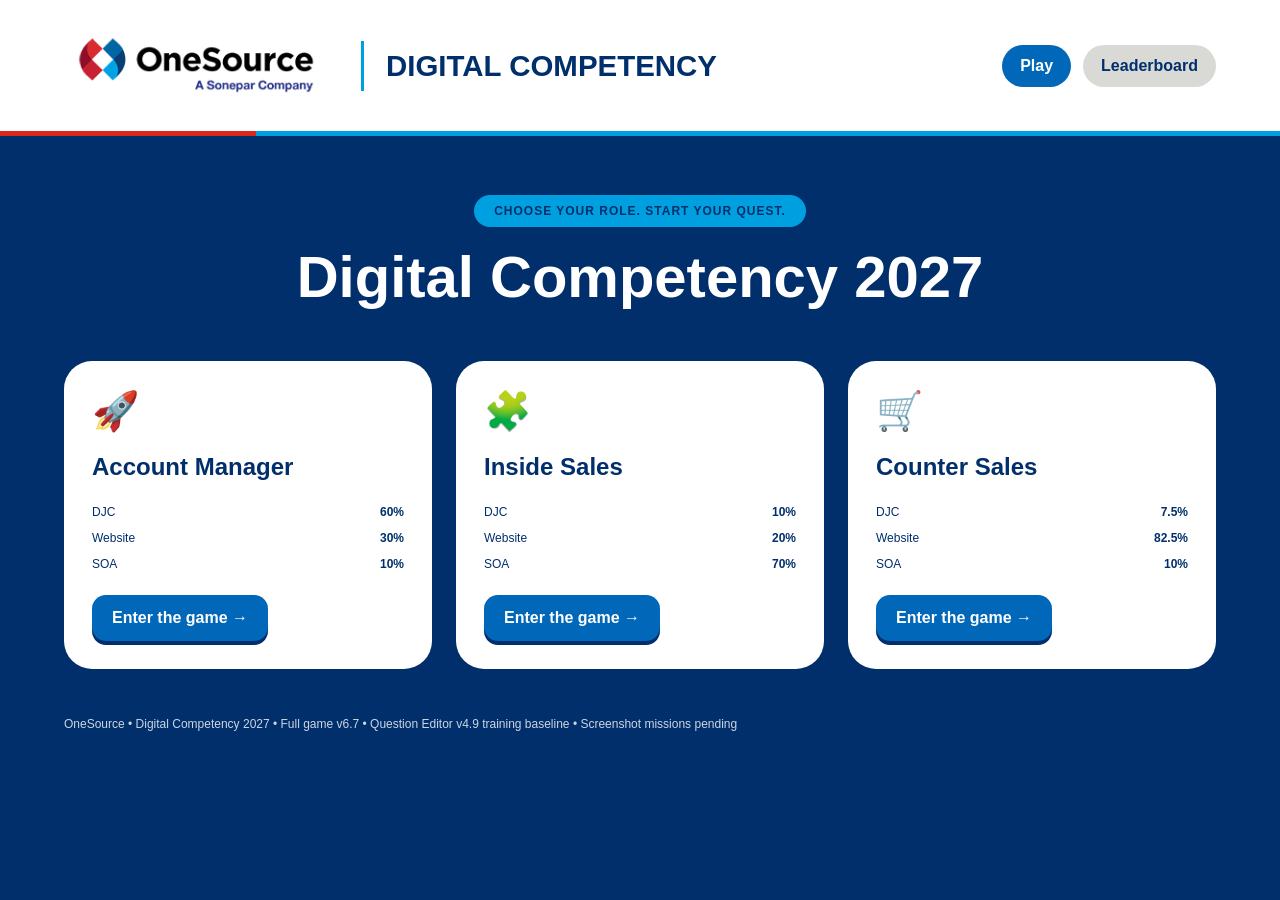
==== commit 1f3061dc: "Add files via upload" ====
--- a/standalone.html
+++ b/standalone.html
@@ -28,7 +28,9 @@
 @media(max-width:950px){.installation{grid-template-columns:repeat(3,minmax(0,1fr))}.installation:before{background:none}}
 @media(max-width:600px){.branch-map{padding:20px 14px}.branch-map h2{font-size:26px}.installation{grid-template-columns:repeat(2,minmax(0,1fr));gap:36px 20px;padding:36px 0 24px}.station{padding:22px 9px 14px;min-height:240px;margin-top:var(--station-offset)}.station:before{left:-12px;right:-12px}.equipment-art{width:120px;height:103px;transform:scale(.88)}.faceplate strong{font-size:14px}.station .badge{font-size:18px;right:-6px}.station.is-cleared .badge{font-size:11px}.brand{gap:20px}.logo{width:190px}.brand-note{font-size:18px}}
 @media(prefers-reduced-motion:reduce){.station{transition:none}}
-</style></head><body><div id="app"></div><script>const CONTENT={"am":{"name":"Account Manager","time":10,"icon":"🚀","groups":{"DJC":60,"Website":30,"SOA":10},"questions":[{"id":"d1","category":"DJC","tool":"DJC","type":"choice","title":"Commodity or project?","prompt":"A customer wants to release commodity items from a large blanket order as they need them. Which tool would you point them to?","options":["Point them to DJC for the releases and ask their digital specialist to show them the project information available there.","Point them to the website blanket order tool and ask their digital specialist to show them how to release their items.","Point them to SOA for the releases and ask inside sales to give them access to the order-processing screen."],"key":"B","why":"The website blanket order tool is the right fit for commodity releases. Their digital specialist can show the customer how it works."},{"id":"d3","category":"DJC","tool":"DJC","type":"choice","title":"Shared project visibility","prompt":"A project manager keeps asking for material updates and a money sheet showing project financials. What would you suggest?","options":["Talk about DJC's 24/7 project access and connect them with their digital specialist to get started.","Talk about website product lists and connect them with their digital specialist to use those lists for project financials.","Talk about SOA's document processing and connect them with inside sales to use SOA as their shared project portal."],"key":"A","why":"DJC gives customers 24/7 access to project material and financials. Their digital specialist and PM team can help with setup and questions."},{"id":"d4","category":"DJC","tool":"DJC","type":"choice","title":"Permissions and communication","prompt":"Purchasing, project management and the field team need different access and a better way to stay on the same page. What DJC benefits would you highlight?","options":["Shared project information with the same permissions for everyone, making access easier to manage across purchasing and the field team.","Shared project information and access to financials so each user can track expenses, without needing personal support.","Shared project information with permissions for each user, so teams can see what they need and communicate faster and more accurately."],"key":"C","why":"DJC lets you set permissions for each user and helps teams communicate faster and more accurately. Personal support is still available."},{"id":"d5","category":"DJC","tool":"DJC","type":"choice","title":"Choose the primary solution","prompt":"A customer regularly sends a 40-line PO. The issue is the time we spend typing it in, not tracking a project. Which tool would you bring up?","options":["Encourage SOA with inside sales, while keeping the normal order review in place.","Bring up DJC with your digital specialist, using project releases to pull the line items from the customer's PO.","Bring up website blanket ordering with your digital specialist, using releases to process the PO the customer already sent."],"key":"A","why":"SOA helps us process the PO faster and more accurately. Inside sales still reviews it, and your digital specialist can help when things get tricky."},{"id":"pitch","category":"DJC","tool":"DJC","type":"write","title":"Pitch Studio","prompt":"In your words, what are the biggest advantages of DJC for our customers? How would you pitch it to a customer? Write 2-4 sentences.","options":[],"key":"Ungraded","why":"Your pitch is saved as you wrote it and isn't scored automatically. Think about 24/7 access to project material and financials, permissions for each user, and faster, more accurate communication between teams."},{"id":"w1","category":"Website","tool":"Website","type":"choice","title":"Website value","prompt":"A customer wants an easier way to handle everyday purchases. Which website features would you mention?","options":["Their pricing and availability, plus self-service quotes and orders. Their digital specialist can show them how to get started.","Their pricing and availability, plus access to SOA through the website. They can upload their own POs for internal processing.","Self-service quotes and orders, plus a shared view of project financials. They can use the website instead of setting up DJC."],"key":"A","why":"The website gives customers their pricing and availability, plus self-service quotes and orders. Their digital specialist can show them how to use it."},{"id":"w2","category":"Website","tool":"Website","type":"choice","title":"Repeat purchasing","prompt":"A customer wants to see what they bought over the last year and make repeat orders easier. Which website features would you mention?","options":["Custom product lists and SOA's match history, so they can use our previous product matches to look up their purchases.","The 12-month ordering history in FPP and custom product lists. Their digital specialist can show them how to use both.","The 12-month ordering history in FPP and DJC releases, so they can use project releases as their saved website lists."],"key":"B","why":"FPP shows 12 months of ordering history, and custom product lists help with repeat buys. Their digital specialist can walk the customer through both."},{"id":"w3","category":"Website","tool":"Website","type":"choice","title":"Account context","prompt":"A customer says the pricing or order history on the website doesn't look right. What should you check first?","options":["Check their login, then ask for a pricing correction before checking which account or job they're viewing.","Check their login, then use a coworker's account to compare the history while your digital specialist looks into it.","Check their login and selected account or job. If it still doesn't look right, contact your digital specialist."],"key":"C","why":"Start with the login and account or job. If those are right and the issue continues, contact your digital specialist. Don't use someone else's login."},{"id":"s1","category":"SOA","tool":"SOA","type":"choice","title":"SOA value","prompt":"How does using SOA to process a PO or bill of materials help our customers?","options":["We can process orders faster and more accurately by confirming or correcting the lines in SOA before sending them to Eclipse.","We can process orders faster, using a successful SOA upload to confirm the lines are accurate before sending them to Eclipse without editing.","We can process orders more accurately, while giving customers access to the SOA queue to check their project material and financials."],"key":"A","why":"SOA helps us process orders faster and more accurately. We upload the document, connect it to the customer and confirm or correct the lines before sending it to Eclipse. Your digital specialist can help with difficult cases."},{"id":"web_issue","category":"Website","tool":"Website","type":"choice","title":"Report a website issue","prompt":"You find a missing image, confusing description or an item you can't find on the website. What should you do?","options":["Email Web Support with the item details, what happened and a screenshot or link if available.","Ask the branch to stop using that item online until someone notices and fixes the listing.","Send the customer a different item and wait to report the issue until it affects another order."],"key":"A","why":"Email websupport@1sourcedist.com with enough detail to look into it. You can check with your digital specialist if you need help reporting the issue."},{"id":"access_form","category":"Website","tool":"Website","type":"choice","title":"Request customer access","prompt":"A customer wants access to the website or mobile app. How do you submit the request?","options":["Call the digital team and use the conversation instead of submitting the access form.","Email a named associate and have the customer choose their permissions in the message.","Use the Web & Mobile Access Form on the Digital Team intranet page and follow the submission process."],"key":"C","why":"Use the Web & Mobile Access Form on the Digital Team intranet page. Check with your digital specialist if you need help."},{"id":"lists_vs_fpp","category":"Website","tool":"Website","type":"choice","title":"Saved lists or purchase history?","prompt":"A customer wants to save a group of items for repeat buys, rather than just look at what they ordered before. Where would you point them?","options":["My Product Lists for saved groups of items; FPP for products from their ordering history.","Frequently Purchased Products for manually built lists; My Product Lists for their ordering history.","Orders and Quotes for saved product groups; My Product Lists only for shipment updates."],"key":"A","why":"My Product Lists helps with saved repeat-buy lists. FPP helps customers find products from their ordering history. Their digital specialist can show them both."},{"id":"pricing_source","category":"Website","tool":"Website","type":"choice","title":"Where website pricing comes from","prompt":"A customer's website price doesn't look right. What should you know before asking for help?","options":["The website uses pricing loaded in Eclipse for that customer, including item-specific or matrix pricing.","The website uses a separate price file, so Eclipse pricing does not help explain the customer price.","The website uses the last online order price, even when the customer pricing in Eclipse has changed."],"key":"A","why":"Start with the customer login and account, then the pricing loaded in Eclipse. Ask your digital specialist for help if the price still looks wrong."},{"id":"pricing_causes","category":"Website","tool":"Website","type":"choice","title":"Pricing issues","prompt":"The customer is signed in to the right account, but a price still looks wrong. What could explain it?","options":["Only the website image or description; customer pricing in Eclipse cannot affect the displayed price.","Missing or unmaintained pricing, a product override or an expired SPA agreement in the customer pricing.","Only the customer browser; an expired SPA agreement cannot affect the displayed price."],"key":"B","why":"Possible causes include missing pricing, overrides, unmaintained item pricing, expired SPAs and not being logged in as possible causes. Ask your digital specialist to help investigate."},{"id":"integration_handoff","category":"Website","tool":"Website","type":"choice","title":"Punchout, EDI and third-party tools","prompt":"A customer mentions Punchout, EDI, Elink, Ariba or Remarcable. Who should you involve?","options":["Start with Operations only and promise compatibility before asking the digital team about setup.","Check with your digital specialist or email Web Support; connect the customer with their digital specialist for the opportunity.","Start with a general ticket only and wait to involve the digital team until the customer has chosen a setup."],"key":"B","why":"Your digital specialist and websupport@1sourcedist.com are the support routes identified in this trainingzes. Gather the customer need rather than promising a setup."}]},"inside":{"name":"Inside Sales","time":20,"icon":"🧩","groups":{"SOA Workflow":35,"SOA Troubleshooting":25,"SOA Learning":10,"Website":20,"DJC":10},"questions":[{"id":"s2","category":"SOA Workflow","tool":"SOA","type":"choice","title":"Document intake","prompt":"You have a customer's bill of materials in a PDF. How can you get it into SOA?","options":["Type the PDF's lines into the email body, then connect the document to the customer and review the lines in SOA.","Drag and drop the PDF or email it as an attachment, then connect it to the customer and confirm or correct the lines in SOA.","Drag and drop the PDF or email it as an attachment, then connect it to the customer and send it to Eclipse without reviewing the lines."],"key":"B","why":"Drag and drop the document or email it as an attachment. Connect it to the customer in SOA, confirm or correct the lines in SOA, then send it to Eclipse."},{"id":"s3","category":"SOA Workflow","tool":"SOA","type":"order","title":"Workflow Builder","prompt":"Put these SOA steps in the order you would follow.","options":["Drag and drop the document into SOA or email it as an attachment.","Connect the document to an existing customer in SOA, or create the customer if needed.","Confirm or correct the lines in SOA against the original document.","Send the corrected document to Eclipse."],"key":"A > B > C > D","why":"Upload the document, connect it to the customer, confirm or correct the lines against the original, then send it to Eclipse."},{"id":"s4","category":"SOA Workflow","tool":"SOA","type":"choice","title":"Fix the document details","prompt":"SOA read \"Makita\" instead of \"Milwaukee\" from the uploaded PO. What should you do before sending it to Eclipse?","options":["Compare the line with the PO, then leave the description as it is because the document uploaded successfully.","Write the correct item on a separate note, then send the unchanged line to Eclipse and ask your digital specialist to fix it later.","Compare the line with the PO and correct it in SOA before sending it to Eclipse. The correction can help with future repeat documents."],"key":"C","why":"Correct the line in SOA so it matches the original PO, then send it to Eclipse. Corrections can help with repeat documents, but you should still review the lines each time."},{"id":"s5","category":"SOA Workflow","tool":"SOA","type":"choice","title":"Connect the customer","prompt":"You've uploaded a document, but the customer isn't in SOA. What should you do?","options":["Connect it to a customer with a similar name, then correct the lines and ask your digital specialist to change the customer afterward.","Add the customer using their shop account number or preferred ship-to (job account), then connect the document to them.","Leave the customer unconnected, then correct the lines and send the document to Eclipse so the customer can be added afterward."],"key":"B","why":"Connect the document to the customer in SOA. If the customer isn't there, add them. If you need to create the customer, use their shop account number or preferred ship-to."},{"id":"s6","category":"SOA Troubleshooting","tool":"SOA","type":"choice","title":"Photo attachment or embedded image?","prompt":"A customer emails a photo of their material list pasted into the message body. How should you send that photo to SOA?","options":["Save the photo and attach it as a separate file when emailing it to SOA, so the material list is sent as an attachment.","Paste the photo into the email body. Keep it next to the customer's written instructions so SOA can read them together.","Forward the email as it is, leaving the photo in the message body so SOA can read it alongside the customer's instructions."],"key":"A","why":"Send the photo as an attachment, not pasted into the email body. If you're having trouble getting it into SOA, ask your digital specialist."},{"id":"s10","category":"SOA Learning","tool":"SOA","type":"choice","title":"Repeat bills of materials","prompt":"Why is SOA a good fit for customers who send repeat bills of materials?","options":["It saves time typing repeat orders, so familiar documents can be connected to the customer and sent to Eclipse without checking the lines.","Once repeat material has been matched and corrections have been captured, SOA can save time compared with manually typing each order.","It keeps getting better when we upload documents, so uploading a repeat BOM is enough without connecting the customer or sending the corrected lines to Eclipse."],"key":"B","why":"SOA keeps getting better and can save time on repeat BOMs. Connect each document to the customer, confirm or correct the lines and send it to Eclipse, even when the document looks familiar."},{"id":"w1","category":"Website","tool":"Website","type":"choice","title":"Everyday website self-service","prompt":"Which everyday customer requests can we point to the website?","options":["Spec sheets, their pricing and availability, proof of delivery and accounting information they can look up without calling the branch.","Spec sheets, their pricing and availability, and access to our SOA queue so they can check the orders we're processing internally.","Proof of delivery, accounting information and permission settings so they can choose which accounts and information they have access to."],"key":"A","why":"The website is useful for spec sheets, pricing and availability, proof of delivery and accounting. Their digital specialist can demonstrate it or help with tricky questions."},{"id":"w2","category":"Website","tool":"Website","type":"choice","title":"Repeat buying and orders","prompt":"A customer wants to make quotes and orders online, look up past purchases and save items for repeat buys. What would you point out?","options":["Self-service quotes and orders, plus SOA's match history so they can use our matches to look up what they bought last year.","Self-service quotes and orders, 12 months of ordering history in FPP and custom product lists to make repeat buys easier.","Self-service quotes and orders, plus DJC releases so they can use project releases as their saved product lists on the website."],"key":"B","why":"Mention online quotes and orders, FPP's 12-month ordering history and custom product lists. Their digital specialist can show those features and the blanket order tool when needed."},{"id":"d3","category":"DJC","tool":"DJC","type":"choice","title":"Project visibility handoff","prompt":"A project customer wants to check material, releases, shipments and financials in one place. What should you suggest?","options":["DJC is a good fit for that project. Connect the customer with their digital specialist for setup and help.","Website product lists are a good fit for that project. Use them to give the team a shared view of material and financials.","SOA is a good fit for that project. Give the customer access to our processing queue to check shipments and financials."],"key":"A","why":"DJC is for projects. Connect the customer with their digital specialist and PM team for a demonstration, setup or project questions."},{"id":"web_issue","category":"Website","tool":"Website","type":"choice","title":"Report a website issue","prompt":"You find a missing image, confusing description or an item you can't find on the website. What should you do?","options":["Email Web Support with the item details, what happened and a screenshot or link if available.","Ask the branch to stop using that item online until someone notices and fixes the listing.","Send the customer a different item and wait to report the issue until it affects another order."],"key":"A","why":"Email websupport@1sourcedist.com with enough detail to look into it. You can check with your digital specialist if you need help reporting the issue."},{"id":"access_form","category":"Website","tool":"Website","type":"choice","title":"Request customer access","prompt":"A customer wants access to the website or mobile app. How do you submit the request?","options":["Call the digital team and use the conversation instead of submitting the access form.","Email a named associate and have the customer choose their permissions in the message.","Use the Web & Mobile Access Form on the Digital Team intranet page and follow the submission process."],"key":"C","why":"Use the Web & Mobile Access Form on the Digital Team intranet page. Check with your digital specialist if you need help."},{"id":"lists_vs_fpp","category":"Website","tool":"Website","type":"choice","title":"Saved lists or purchase history?","prompt":"A customer wants to save a group of items for repeat buys, rather than just look at what they ordered before. Where would you point them?","options":["My Product Lists for saved groups of items; FPP for products from their ordering history.","Frequently Purchased Products for manually built lists; My Product Lists for their ordering history.","Orders and Quotes for saved product groups; My Product Lists only for shipment updates."],"key":"A","why":"My Product Lists helps with saved repeat-buy lists. FPP helps customers find products from their ordering history. Their digital specialist can show them both."},{"id":"payment_nav","category":"Website","tool":"Website","type":"choice","title":"Pay an invoice","prompt":"A customer wants to pay an invoice online. Which option should they look for?","options":["Orders and Quotes, since viewing an order also gives every user access to invoice payments.","Manage and Pay Invoices, with the right payment permissions on their user account.","Digital Job Center, since project financial access automatically includes website payment access."],"key":"B","why":"Point the customer to Manage and Pay Invoices. Payment permissions still need to be enabled for that user."},{"id":"payment_permission","category":"Website","tool":"Website","type":"choice","title":"Payment permissions","prompt":"A customer can sign in but can't pay invoices online. What should you keep in mind?","options":["Every website user can pay invoices by default, so the issue must be the browser.","Seeing an invoice gives the user payment access, so the issue must be the invoice balance.","Payment access is not enabled for every user by default; check with your digital specialist for help."],"key":"C","why":"Signing in does not automatically give a user permission to pay invoices. Check with your digital specialist for help with the approved access process."},{"id":"shipment_window","category":"Website","tool":"Website","type":"choice","title":"Active Shipments window","prompt":"What time frame does the Active Shipments tile cover in this training?","options":["Seven days back and two days forward.","Two days back and seven days forward.","Twenty days back and twenty days forward."],"key":"A","why":"The supplied quiz baseline is seven days back and two days forward. Confirm this setting before using the question in the live game."},{"id":"calendar_date","category":"Website","tool":"Website","type":"choice","title":"Order Calendar date","prompt":"Which date on the sales order places it on the Order Management Calendar?","options":["The required date, even when the shipment date is different.","The backorder date, even when part of the order is shipping.","The shipment date, rather than the required or backorder date."],"key":"C","why":"This training uses the shipment date for the Order Management Calendar."},{"id":"pricing_source","category":"Website","tool":"Website","type":"choice","title":"Where website pricing comes from","prompt":"A customer's website price doesn't look right. What should you know before asking for help?","options":["The website uses pricing loaded in Eclipse for that customer, including item-specific or matrix pricing.","The website uses a separate price file, so Eclipse pricing does not help explain the customer price.","The website uses the last online order price, even when the customer pricing in Eclipse has changed."],"key":"A","why":"Start with the customer login and account, then the pricing loaded in Eclipse. Ask your digital specialist for help if the price still looks wrong."},{"id":"pricing_causes","category":"Website","tool":"Website","type":"choice","title":"Pricing issues","prompt":"The customer is signed in to the right account, but a price still looks wrong. What could explain it?","options":["Only the website image or description; customer pricing in Eclipse cannot affect the displayed price.","Missing or unmaintained pricing, a product override or an expired SPA agreement in the customer pricing.","Only the customer browser; an expired SPA agreement cannot affect the displayed price."],"key":"B","why":"Possible causes include missing pricing, overrides, unmaintained item pricing, expired SPAs and not being logged in as possible causes. Ask your digital specialist to help investigate."}]},"counter":{"name":"Counter Sales","time":15,"icon":"🛒","groups":{"Website utilization":55,"Website access":20,"SOA":10,"Digital routing":15},"questions":[{"id":"w1","category":"Website utilization","tool":"Website","type":"choice","title":"Customer Quest","prompt":"A customer keeps calling for pricing and availability. What would you suggest?","options":["Point them to the website and connect them with their digital specialist to show them how to check pricing and availability.","Point them to DJC and connect them with their digital specialist to check everyday pricing and availability, even without a project.","Point them to SOA and connect them with inside sales to give them access to everyday pricing and availability."],"key":"A","why":"Point them to the website for their pricing and availability. Their digital specialist can show them how it works and help them get started."},{"id":"w4","category":"Website utilization","tool":"Website","type":"choice","title":"Common self-service needs","prompt":"Which common requests can customers handle themselves on the website?","options":["Spec sheets, pricing and availability, proof of delivery and accounting information, instead of calling the branch for those everyday requests.","Spec sheets, pricing and availability, and access to our SOA queue, instead of calling the branch to check internal order processing.","Proof of delivery, accounting information and their own permission settings, instead of asking us to approve access to accounts."],"key":"A","why":"The website covers common needs like spec sheets, pricing and availability, proof of delivery and accounting. Their digital specialist can help with demonstrations or questions."},{"id":"w6","category":"Website utilization","tool":"Website","type":"choice","title":"Commodity release challenge","prompt":"A customer mentions a large commodity buyout and wants an easier way to release items as they need them. What should you do?","options":["Connect them with their digital specialist to show them how SOA uploads can be used to release items from the buyout.","Connect them with their digital specialist to show them how the website blanket order tool can release items from the buyout.","Connect them with their digital specialist to set up a DJC project before offering a way to release items from the buyout."],"key":"B","why":"The website blanket order tool handles commodity releases. Connect the customer with their digital specialist to show them how to use it."},{"id":"w3","category":"Website access","tool":"Website","type":"choice","title":"Website access request","prompt":"A customer wants access to their online account. What should you do next?","options":["Fill out the Web & Mobile Access Form, let the customer choose their permissions and send it to Digital Web Support.","Fill out the Web & Mobile Access Form, copy another customer's permissions without checking and send it to Digital Web Support.","Fill out the Web & Mobile Access Form and send it to Digital Web Support. Ask your digital specialist if you need help; customers don't choose their permissions."],"key":"C","why":"Use the Web & Mobile Access Form and send it to Digital Web Support. Customers don't choose their own permissions. Your digital specialist can help with access questions. The form is on the Digital Team intranet page."},{"id":"w5","category":"Website access","tool":"Website","type":"choice","title":"Access rescue","prompt":"A customer can't get into the website account they need. What should you do?","options":["Find out what's happening and try a coworker's login. Contact your digital specialist if that doesn't get them in.","Find out what's happening and contact your digital specialist for help with access through the approved process.","Find out what's happening and request access to more accounts. Contact your digital specialist once the customer is back in."],"key":"B","why":"Find out what the customer is seeing, then contact your digital specialist. Don't share logins or request access to unrelated accounts. Digital Business support: websupport@1sourcedist.com."},{"id":"s12","category":"SOA","tool":"SOA","type":"choice","title":"Counter upload basics","prompt":"A contractor gives you a material list with several lines. How could you use SOA?","options":["Drag and drop the document or email it as an attachment, connect it to the customer, confirm or correct the lines and send it to Eclipse. Ask your digital specialist if needed.","Drag and drop the document or email it as an attachment, connect it to the customer and send it to Eclipse without reviewing the lines. Ask for help if an error is reported.","Type every line manually before uploading the document, then connect it to the customer and send it to Eclipse. Use that extra entry step for every material list."],"key":"A","why":"Upload by drag and drop or email attachment, connect the document to the customer, confirm or correct the lines, then send it to Eclipse. If the customer is missing, add them using their shop account number or preferred ship-to (job account). Manual entry is still an option when appropriate; ask your digital specialist if you need help."},{"id":"e1","category":"Digital routing","tool":"Routing","type":"choice","title":"Project handoff","prompt":"A customer asks about staged or stored material for an active project. Who should you connect them with?","options":["Their digital specialist and inside sales, using SOA's processing status to show the customer where their project shipment and material stand.","Their digital specialist and PM team, using DJC when it fits to help with project shipments and material.","Their digital specialist and the customer's purchasing team, using a website cart to show where their project shipment and material stand."],"key":"B","why":"Connect them with their digital specialist and PM team for project questions. The website is still useful for common requests like proof of delivery."},{"id":"e2","category":"Digital routing","tool":"Routing","type":"choice","title":"Spot the digital opportunity","prompt":"You're talking with a customer who might benefit from a digital solution. What should you do?","options":["Pick a likely tool and promise it will handle everything they need. Then ask their digital specialist to show them how it works.","Pick a likely tool and have them start using it before learning more about their needs. Then ask their digital specialist for a demonstration.","Find out what they're trying to do and connect them with their digital specialist. Help them explore the right tool while keeping personal support available."],"key":"C","why":"When a customer may benefit from a digital solution, connect them with their digital specialist. You can also check with your digital specialist for help identifying the right tool. Personal support stays available."},{"id":"web_issue","category":"Website utilization","tool":"Website","type":"choice","title":"Report a website issue","prompt":"You find a missing image, confusing description or an item you can't find on the website. What should you do?","options":["Email Web Support with the item details, what happened and a screenshot or link if available.","Ask the branch to stop using that item online until someone notices and fixes the listing.","Send the customer a different item and wait to report the issue until it affects another order."],"key":"A","why":"Email websupport@1sourcedist.com with enough detail to look into it. You can check with your digital specialist if you need help reporting the issue."},{"id":"access_form","category":"Website access","tool":"Website","type":"choice","title":"Request customer access","prompt":"A customer wants access to the website or mobile app. How do you submit the request?","options":["Call the digital team and use the conversation instead of submitting the access form.","Email a named associate and have the customer choose their permissions in the message.","Use the Web & Mobile Access Form on the Digital Team intranet page and follow the submission process."],"key":"C","why":"Use the Web & Mobile Access Form on the Digital Team intranet page. Check with your digital specialist if you need help."},{"id":"payment_nav","category":"Website utilization","tool":"Website","type":"choice","title":"Pay an invoice","prompt":"A customer wants to pay an invoice online. Which option should they look for?","options":["Orders and Quotes, since viewing an order also gives every user access to invoice payments.","Manage and Pay Invoices, with the right payment permissions on their user account.","Digital Job Center, since project financial access automatically includes website payment access."],"key":"B","why":"Point the customer to Manage and Pay Invoices. Payment permissions still need to be enabled for that user."},{"id":"payment_permission","category":"Website access","tool":"Website","type":"choice","title":"Payment permissions","prompt":"A customer can sign in but can't pay invoices online. What should you keep in mind?","options":["Every website user can pay invoices by default, so the issue must be the browser.","Seeing an invoice gives the user payment access, so the issue must be the invoice balance.","Payment access is not enabled for every user by default; check with your digital specialist for help."],"key":"C","why":"Signing in does not automatically give a user permission to pay invoices. Check with your digital specialist for help with the approved access process."},{"id":"shipment_status","category":"Website utilization","tool":"Website","type":"choice","title":"Active Shipments statuses","prompt":"Which group includes the statuses available in the Active Shipments tile in this training?","options":["In fulfillment, ready for pickup and delivery in progress; complete and vendor fulfillment are excluded.","In fulfillment, ready for pickup, delivery in progress, fulfilling from vendor and complete.","Delivery in progress, complete and quote pending; pickup and vendor fulfillment are excluded."],"key":"B","why":"The statuses include in fulfillment, ready for pickup, delivery in progress, fulfilling from vendor and complete."},{"id":"pricing_source","category":"Website utilization","tool":"Website","type":"choice","title":"Where website pricing comes from","prompt":"A customer's website price doesn't look right. What should you know before asking for help?","options":["The website uses pricing loaded in Eclipse for that customer, including item-specific or matrix pricing.","The website uses a separate price file, so Eclipse pricing does not help explain the customer price.","The website uses the last online order price, even when the customer pricing in Eclipse has changed."],"key":"A","why":"Start with the customer login and account, then the pricing loaded in Eclipse. Ask your digital specialist for help if the price still looks wrong."}]}};</script><script>const PUBLISHED_FINISHERS=[{"runId": "andrew-kenny-manual-entry", "firstName": "Andrew", "lastName": "Kenny", "location": "Northern CA", "role": "Digital Specialist", "roleKey": "host", "isHost": true, "participationPoints": 730, "tags": []}];</script><script>const app=document.getElementById('app');
+
+.breaker-map{background:#002F6C;border:2px solid #0067B9;border-radius:22px;padding:26px}.breaker-map h2{margin:0;font-size:30px}.breaker-map .heading p{color:#D9D9D6}.breaker-layout{display:grid;grid-template-columns:minmax(0,2fr) minmax(230px,1fr);gap:26px;margin-top:24px;align-items:start}.panel-cabinet{background:#888B8D;border:8px solid #63666A;border-radius:14px;padding:18px;box-shadow:0 8px 0 #2C2A29}.panel-nameplate{display:flex;justify-content:space-between;gap:10px;align-items:center;background:#002F6C;border-radius:6px;padding:15px;color:white;margin-bottom:18px;font-size:13px;letter-spacing:1px}.panel-nameplate span{color:#D9D9D6;white-space:nowrap}.breaker-grid{display:grid;grid-template-columns:repeat(2,minmax(0,1fr));gap:10px 16px;background:#63666A;padding:12px;border-radius:8px}.breaker-row{display:flex;align-items:center;gap:10px;background:#2C2A29;color:white;border:2px solid #63666A;border-radius:7px;padding:12px 9px;min-height:94px;text-align:left;position:relative}.breaker-row:hover{border-color:#009FDF}.circuit-number{font-size:11px;color:#B1B3B3;align-self:flex-start}.breaker-switch{position:relative;display:flex;flex-direction:column;align-items:center;justify-content:center;width:32px;height:62px;flex-shrink:0;border:2px solid #888B8D;background:#151515;border-radius:5px}.switch-position{font-size:9px;color:#D9D9D6;position:absolute;top:4px}.switch-handle{position:absolute;bottom:6px;width:21px;height:19px;border-radius:3px;background:#63666A;border-top:3px solid #B1B3B3;transition:bottom .25s,background .25s}.breaker-title{display:flex;flex-direction:column;gap:8px;flex:1;min-width:0}.breaker-title strong{font-size:14px;line-height:1.25;overflow-wrap:anywhere}.breaker-status{position:absolute;right:7px;top:5px;font-size:11px;color:#009FDF}.breaker-title{padding-top:10px}.breaker-on{border-color:#DA291C}.breaker-on .switch-handle{bottom:29px;background:#DA291C;border-top-color:#CB333B}.breaker-on .switch-position{top:auto;bottom:5px;color:white}.breaker-on .breaker-status{color:white;background:#DA291C;border-radius:3px;padding:2px 5px;font-size:9px}.breaker-on .replay-label{font-size:10px;align-self:flex-start;padding:4px 8px;background:#63666A;color:#D9D9D6}.panel-footer{text-align:center;font-size:11px;color:#2C2A29;padding:16px 5px 2px}.power-preview{position:sticky;top:24px}.power-preview>p{font-size:13px;color:#D9D9D6;text-align:center}.branch-display{position:relative;overflow:hidden;height:255px;border:2px solid #0067B9;border-radius:18px;background:#002F6C;isolation:isolate}.branch-sky{position:absolute;inset:0;background:#00358E;opacity:.45}.star{position:absolute;width:4px;height:4px;background:#D9D9D6;border-radius:50%}.star1{left:15%;top:18%}.star2{left:80%;top:12%}.star3{left:65%;top:28%}.branch-building{position:absolute;left:12%;right:12%;bottom:45px;height:135px;background:#63666A;border:3px solid #888B8D;border-top:10px solid #B1B3B3;border-radius:5px 5px 0 0}.branch-sign{position:absolute;top:-31px;left:8%;right:8%;background:#2C2A29;border:2px solid #888B8D;padding:9px 3px;text-align:center;font-size:clamp(12px,1.4vw,18px);font-weight:bold;letter-spacing:1px;color:#888B8D}.branch-windows{display:grid;grid-template-columns:repeat(3,1fr);gap:8px;padding:33px 12px 0}.branch-window{height:23px;background:#2C2A29;border:2px solid #888B8D;transition:background .4s}.branch-window.lit{background:#009FDF;border-color:#D9D9D6}.branch-door{position:absolute;bottom:0;left:44%;width:13%;height:30px;background:#2C2A29;border:2px solid #888B8D}.branch-ground{position:absolute;left:0;right:0;bottom:42px;height:4px;background:#888B8D}.branch-caption{position:absolute;bottom:12px;left:0;right:0;text-align:center;font-size:12px;letter-spacing:2px;color:#D9D9D6}.fully-powered .branch-sign{color:white;background:#0067B9;border-color:#009FDF;box-shadow:0 0 18px #009FDF55}.fully-powered .branch-building{border-color:#D9D9D6}.fully-powered .branch-caption{color:white;font-weight:bold}.fully-powered .branch-window{background:#009FDF}.endgame>.branch-display{max-width:440px;margin:24px auto;height:280px}.endgame .branch-sign{font-size:19px}.fully-powered .star{animation:starPulse 2s ease-in-out infinite alternate}@keyframes starPulse{from{opacity:.4}to{opacity:1}}@media(max-width:1050px){.breaker-layout{grid-template-columns:1fr}.power-preview{position:static;max-width:450px;width:100%;margin:auto}.breaker-title strong{font-size:15px}}@media(max-width:600px){.breaker-map{padding:18px 12px}.panel-cabinet{padding:10px;border-width:5px}.breaker-grid{gap:8px;padding:8px;grid-template-columns:1fr}.breaker-row{min-height:85px;padding:10px 12px}.breaker-title strong{font-size:15px}.panel-nameplate{font-size:11px;padding:12px 8px}.breaker-switch{height:56px}.breaker-on .switch-handle{bottom:26px}.breaker-status{font-size:13px}.circuit-number{min-width:17px}.branch-display{height:245px}}@media(prefers-reduced-motion:reduce){.switch-handle,.branch-window{transition:none}.fully-powered .star{animation:none}}
+</style></head><body><div id="app"></div><script>const CONTENT={"am":{"name":"Account Manager","time":10,"icon":"🚀","groups":{"DJC":60,"Website":30,"SOA":10},"questions":[{"id":"d1","category":"DJC","tool":"DJC","type":"choice","title":"Commodity or project?","prompt":"A customer wants to release commodity items from a large blanket order as they need them. Which tool would you point them to?","options":["Point them to DJC for the releases and ask their digital specialist to show them the project information available there.","Point them to the website blanket order tool and ask their digital specialist to show them how to release their items.","Point them to SOA for the releases and ask inside sales to give them access to the order-processing screen."],"key":"B","why":"The website blanket order tool is the right fit for commodity releases. Their digital specialist can show the customer how it works."},{"id":"d3","category":"DJC","tool":"DJC","type":"choice","title":"Shared project visibility","prompt":"A project manager keeps asking for material updates and a money sheet showing project financials. What would you suggest?","options":["Talk about DJC's 24/7 project access and connect them with their digital specialist to get started.","Talk about website product lists and connect them with their digital specialist to use those lists for project financials.","Talk about SOA's document processing and connect them with inside sales to use SOA as their shared project portal."],"key":"A","why":"DJC gives customers 24/7 access to project material and financials. Their digital specialist and PM team can help with setup and questions."},{"id":"d4","category":"DJC","tool":"DJC","type":"choice","title":"Permissions and communication","prompt":"Purchasing, project management and the field team need different access and a better way to stay on the same page. What DJC benefits would you highlight?","options":["Shared project information with the same permissions for everyone, making access easier to manage across purchasing and the field team.","Shared project information and access to financials so each user can track expenses, without needing personal support.","Shared project information with permissions for each user, so teams can see what they need and communicate faster and more accurately."],"key":"C","why":"DJC lets you set permissions for each user and helps teams communicate faster and more accurately. Personal support is still available."},{"id":"d5","category":"DJC","tool":"DJC","type":"choice","title":"Choose the primary solution","prompt":"A customer regularly sends a 40-line PO. The issue is the time we spend typing it in, not tracking a project. Which tool would you bring up?","options":["Encourage SOA with inside sales, while keeping the normal order review in place.","Bring up DJC with your digital specialist, using project releases to pull the line items from the customer's PO.","Bring up website blanket ordering with your digital specialist, using releases to process the PO the customer already sent."],"key":"A","why":"SOA helps us process the PO faster and more accurately. Inside sales still reviews it, and your digital specialist can help when things get tricky."},{"id":"pitch","category":"DJC","tool":"DJC","type":"write","title":"Pitch Studio","prompt":"In your words, what are the biggest advantages of DJC for our customers? How would you pitch it to a customer? Write 2-4 sentences.","options":[],"key":"Ungraded","why":"Your pitch is saved as you wrote it and isn't scored automatically. Think about 24/7 access to project material and financials, permissions for each user, and faster, more accurate communication between teams."},{"id":"w1","category":"Website","tool":"Website","type":"choice","title":"Website value","prompt":"A customer wants an easier way to handle everyday purchases. Which website features would you mention?","options":["Their pricing and availability, plus self-service quotes and orders. Their digital specialist can show them how to get started.","Their pricing and availability, plus access to SOA through the website. They can upload their own POs for internal processing.","Self-service quotes and orders, plus a shared view of project financials. They can use the website instead of setting up DJC."],"key":"A","why":"The website gives customers their pricing and availability, plus self-service quotes and orders. Their digital specialist can show them how to use it."},{"id":"w2","category":"Website","tool":"Website","type":"choice","title":"Repeat purchasing","prompt":"A customer wants to see what they bought over the last year and make repeat orders easier. Which website features would you mention?","options":["Custom product lists and SOA's match history, so they can use our previous product matches to look up their purchases.","The 12-month ordering history in FPP and custom product lists. Their digital specialist can show them how to use both.","The 12-month ordering history in FPP and DJC releases, so they can use project releases as their saved website lists."],"key":"B","why":"FPP shows 12 months of ordering history, and custom product lists help with repeat buys. Their digital specialist can walk the customer through both."},{"id":"w3","category":"Website","tool":"Website","type":"choice","title":"Account context","prompt":"A customer says the pricing or order history on the website doesn't look right. What should you check first?","options":["Check their login, then ask for a pricing correction before checking which account or job they're viewing.","Check their login, then use a coworker's account to compare the history while your digital specialist looks into it.","Check their login and selected account or job. If it still doesn't look right, contact your digital specialist."],"key":"C","why":"Start with the login and account or job. If those are right and the issue continues, contact your digital specialist. Don't use someone else's login."},{"id":"s1","category":"SOA","tool":"SOA","type":"choice","title":"SOA value","prompt":"How does using SOA to process a PO or bill of materials help our customers?","options":["We can process orders faster and more accurately by confirming or correcting the lines in SOA before sending them to Eclipse.","We can process orders faster, using a successful SOA upload to confirm the lines are accurate before sending them to Eclipse without editing.","We can process orders more accurately, while giving customers access to the SOA queue to check their project material and financials."],"key":"A","why":"SOA helps us process orders faster and more accurately. We upload the document, connect it to the customer and confirm or correct the lines before sending it to Eclipse. Your digital specialist can help with difficult cases."},{"id":"web_issue","category":"Website","tool":"Website","type":"choice","title":"Report a website issue","prompt":"You find a missing image, confusing description or an item you can't find on the website. What should you do?","options":["Email Web Support with the item details, what happened and a screenshot or link if available.","Ask the branch to stop using that item online until someone notices and fixes the listing.","Send the customer a different item and wait to report the issue until it affects another order."],"key":"A","why":"Email websupport@1sourcedist.com with enough detail to look into it. You can check with your digital specialist if you need help reporting the issue."},{"id":"access_form","category":"Website","tool":"Website","type":"choice","title":"Request customer access","prompt":"A customer wants access to the website or mobile app. How do you submit the request?","options":["Call the digital team and use the conversation instead of submitting the access form.","Email a named associate and have the customer choose their permissions in the message.","Use the Web & Mobile Access Form on the Digital Team intranet page and follow the submission process."],"key":"C","why":"Use the Web & Mobile Access Form on the Digital Team intranet page. Check with your digital specialist if you need help."},{"id":"lists_vs_fpp","category":"Website","tool":"Website","type":"choice","title":"Saved lists or purchase history?","prompt":"A customer wants to save a group of items for repeat buys, rather than just look at what they ordered before. Where would you point them?","options":["My Product Lists for saved groups of items; FPP for products from their ordering history.","Frequently Purchased Products for manually built lists; My Product Lists for their ordering history.","Orders and Quotes for saved product groups; My Product Lists only for shipment updates."],"key":"A","why":"My Product Lists helps with saved repeat-buy lists. FPP helps customers find products from their ordering history. Their digital specialist can show them both."},{"id":"pricing_source","category":"Website","tool":"Website","type":"choice","title":"Where website pricing comes from","prompt":"A customer's website price doesn't look right. What should you know before asking for help?","options":["The website uses pricing loaded in Eclipse for that customer, including item-specific or matrix pricing.","The website uses a separate price file, so Eclipse pricing does not help explain the customer price.","The website uses the last online order price, even when the customer pricing in Eclipse has changed."],"key":"A","why":"Start with the customer login and account, then the pricing loaded in Eclipse. Ask your digital specialist for help if the price still looks wrong."},{"id":"pricing_causes","category":"Website","tool":"Website","type":"choice","title":"Pricing issues","prompt":"The customer is signed in to the right account, but a price still looks wrong. What could explain it?","options":["Only the website image or description; customer pricing in Eclipse cannot affect the displayed price.","Missing or unmaintained pricing, a product override or an expired SPA agreement in the customer pricing.","Only the customer browser; an expired SPA agreement cannot affect the displayed price."],"key":"B","why":"Possible causes include missing pricing, overrides, unmaintained item pricing, expired SPAs and not being logged in as possible causes. Ask your digital specialist to help investigate."},{"id":"integration_handoff","category":"Website","tool":"Website","type":"choice","title":"Punchout, EDI and third-party tools","prompt":"A customer mentions Punchout, EDI, Elink, Ariba or Remarcable. Who should you involve?","options":["Start with Operations only and promise compatibility before asking the digital team about setup.","Check with your digital specialist or email Web Support; connect the customer with their digital specialist for the opportunity.","Start with a general ticket only and wait to involve the digital team until the customer has chosen a setup."],"key":"B","why":"Your digital specialist and websupport@1sourcedist.com are the support routes identified in this trainingzes. Gather the customer need rather than promising a setup."}]},"inside":{"name":"Inside Sales","time":20,"icon":"🧩","groups":{"DJC":10,"Website":20,"SOA":70},"questions":[{"id":"s2","category":"SOA","tool":"SOA","type":"choice","title":"Document intake","prompt":"You have a customer's bill of materials in a PDF. How can you get it into SOA?","options":["Type the PDF's lines into the email body, then connect the document to the customer and review the lines in SOA.","Drag and drop the PDF or email it as an attachment, then connect it to the customer and confirm or correct the lines in SOA.","Drag and drop the PDF or email it as an attachment, then connect it to the customer and send it to Eclipse without reviewing the lines."],"key":"B","why":"Drag and drop the document or email it as an attachment. Connect it to the customer in SOA, confirm or correct the lines in SOA, then send it to Eclipse."},{"id":"s3","category":"SOA","tool":"SOA","type":"order","title":"Workflow Builder","prompt":"Put these SOA steps in the order you would follow.","options":["Drag and drop the document into SOA or email it as an attachment.","Connect the document to an existing customer in SOA, or create the customer if needed.","Confirm or correct the lines in SOA against the original document.","Send the corrected document to Eclipse."],"key":"A > B > C > D","why":"Upload the document, connect it to the customer, confirm or correct the lines against the original, then send it to Eclipse."},{"id":"s4","category":"SOA","tool":"SOA","type":"choice","title":"Fix the document details","prompt":"SOA read \"Makita\" instead of \"Milwaukee\" from the uploaded PO. What should you do before sending it to Eclipse?","options":["Compare the line with the PO, then leave the description as it is because the document uploaded successfully.","Write the correct item on a separate note, then send the unchanged line to Eclipse and ask your digital specialist to fix it later.","Compare the line with the PO and correct it in SOA before sending it to Eclipse. The correction can help with future repeat documents."],"key":"C","why":"Correct the line in SOA so it matches the original PO, then send it to Eclipse. Corrections can help with repeat documents, but you should still review the lines each time."},{"id":"s5","category":"SOA","tool":"SOA","type":"choice","title":"Connect the customer","prompt":"You've uploaded a document, but the customer isn't in SOA. What should you do?","options":["Connect it to a customer with a similar name, then correct the lines and ask your digital specialist to change the customer afterward.","Add the customer using their shop account number or preferred ship-to (job account), then connect the document to them.","Leave the customer unconnected, then correct the lines and send the document to Eclipse so the customer can be added afterward."],"key":"B","why":"Connect the document to the customer in SOA. If the customer isn't there, add them. If you need to create the customer, use their shop account number or preferred ship-to."},{"id":"s6","category":"SOA","tool":"SOA","type":"choice","title":"Photo attachment or embedded image?","prompt":"A customer emails a photo of their material list pasted into the message body. How should you send that photo to SOA?","options":["Save the photo and attach it as a separate file when emailing it to SOA, so the material list is sent as an attachment.","Paste the photo into the email body. Keep it next to the customer's written instructions so SOA can read them together.","Forward the email as it is, leaving the photo in the message body so SOA can read it alongside the customer's instructions."],"key":"A","why":"Send the photo as an attachment, not pasted into the email body. If you're having trouble getting it into SOA, ask your digital specialist."},{"id":"s10","category":"SOA","tool":"SOA","type":"choice","title":"Repeat bills of materials","prompt":"Why is SOA a good fit for customers who send repeat bills of materials?","options":["It saves time typing repeat orders, so familiar documents can be connected to the customer and sent to Eclipse without checking the lines.","Once repeat material has been matched and corrections have been captured, SOA can save time compared with manually typing each order.","It keeps getting better when we upload documents, so uploading a repeat BOM is enough without connecting the customer or sending the corrected lines to Eclipse."],"key":"B","why":"SOA keeps getting better and can save time on repeat BOMs. Connect each document to the customer, confirm or correct the lines and send it to Eclipse, even when the document looks familiar."},{"id":"w1","category":"Website","tool":"Website","type":"choice","title":"Everyday website self-service","prompt":"Which everyday customer requests can we point to the website?","options":["Spec sheets, their pricing and availability, proof of delivery and accounting information they can look up without calling the branch.","Spec sheets, their pricing and availability, and access to our SOA queue so they can check the orders we're processing internally.","Proof of delivery, accounting information and permission settings so they can choose which accounts and information they have access to."],"key":"A","why":"The website is useful for spec sheets, pricing and availability, proof of delivery and accounting. Their digital specialist can demonstrate it or help with tricky questions."},{"id":"w2","category":"Website","tool":"Website","type":"choice","title":"Repeat buying and orders","prompt":"A customer wants to make quotes and orders online, look up past purchases and save items for repeat buys. What would you point out?","options":["Self-service quotes and orders, plus SOA's match history so they can use our matches to look up what they bought last year.","Self-service quotes and orders, 12 months of ordering history in FPP and custom product lists to make repeat buys easier.","Self-service quotes and orders, plus DJC releases so they can use project releases as their saved product lists on the website."],"key":"B","why":"Mention online quotes and orders, FPP's 12-month ordering history and custom product lists. Their digital specialist can show those features and the blanket order tool when needed."},{"id":"d3","category":"DJC","tool":"DJC","type":"choice","title":"Project visibility handoff","prompt":"A project customer wants to check material, releases, shipments and financials in one place. What should you suggest?","options":["DJC is a good fit for that project. Connect the customer with their digital specialist for setup and help.","Website product lists are a good fit for that project. Use them to give the team a shared view of material and financials.","SOA is a good fit for that project. Give the customer access to our processing queue to check shipments and financials."],"key":"A","why":"DJC is for projects. Connect the customer with their digital specialist and PM team for a demonstration, setup or project questions."},{"id":"web_issue","category":"Website","tool":"Website","type":"choice","title":"Report a website issue","prompt":"You find a missing image, confusing description or an item you can't find on the website. What should you do?","options":["Email Web Support with the item details, what happened and a screenshot or link if available.","Ask the branch to stop using that item online until someone notices and fixes the listing.","Send the customer a different item and wait to report the issue until it affects another order."],"key":"A","why":"Email websupport@1sourcedist.com with enough detail to look into it. You can check with your digital specialist if you need help reporting the issue."},{"id":"access_form","category":"Website","tool":"Website","type":"choice","title":"Request customer access","prompt":"A customer wants access to the website or mobile app. How do you submit the request?","options":["Call the digital team and use the conversation instead of submitting the access form.","Email a named associate and have the customer choose their permissions in the message.","Use the Web & Mobile Access Form on the Digital Team intranet page and follow the submission process."],"key":"C","why":"Use the Web & Mobile Access Form on the Digital Team intranet page. Check with your digital specialist if you need help."},{"id":"lists_vs_fpp","category":"Website","tool":"Website","type":"choice","title":"Saved lists or purchase history?","prompt":"A customer wants to save a group of items for repeat buys, rather than just look at what they ordered before. Where would you point them?","options":["My Product Lists for saved groups of items; FPP for products from their ordering history.","Frequently Purchased Products for manually built lists; My Product Lists for their ordering history.","Orders and Quotes for saved product groups; My Product Lists only for shipment updates."],"key":"A","why":"My Product Lists helps with saved repeat-buy lists. FPP helps customers find products from their ordering history. Their digital specialist can show them both."},{"id":"payment_nav","category":"Website","tool":"Website","type":"choice","title":"Pay an invoice","prompt":"A customer wants to pay an invoice online. Which option should they look for?","options":["Orders and Quotes, since viewing an order also gives every user access to invoice payments.","Manage and Pay Invoices, with the right payment permissions on their user account.","Digital Job Center, since project financial access automatically includes website payment access."],"key":"B","why":"Point the customer to Manage and Pay Invoices. Payment permissions still need to be enabled for that user."},{"id":"payment_permission","category":"Website","tool":"Website","type":"choice","title":"Payment permissions","prompt":"A customer can sign in but can't pay invoices online. What should you keep in mind?","options":["Every website user can pay invoices by default, so the issue must be the browser.","Seeing an invoice gives the user payment access, so the issue must be the invoice balance.","Payment access is not enabled for every user by default; check with your digital specialist for help."],"key":"C","why":"Signing in does not automatically give a user permission to pay invoices. Check with your digital specialist for help with the approved access process."},{"id":"shipment_window","category":"Website","tool":"Website","type":"choice","title":"Active Shipments window","prompt":"What time frame does the Active Shipments tile cover in this training?","options":["Seven days back and two days forward.","Two days back and seven days forward.","Twenty days back and twenty days forward."],"key":"A","why":"The supplied quiz baseline is seven days back and two days forward. Confirm this setting before using the question in the live game."},{"id":"calendar_date","category":"Website","tool":"Website","type":"choice","title":"Order Calendar date","prompt":"Which date on the sales order places it on the Order Management Calendar?","options":["The required date, even when the shipment date is different.","The backorder date, even when part of the order is shipping.","The shipment date, rather than the required or backorder date."],"key":"C","why":"This training uses the shipment date for the Order Management Calendar."},{"id":"pricing_source","category":"Website","tool":"Website","type":"choice","title":"Where website pricing comes from","prompt":"A customer's website price doesn't look right. What should you know before asking for help?","options":["The website uses pricing loaded in Eclipse for that customer, including item-specific or matrix pricing.","The website uses a separate price file, so Eclipse pricing does not help explain the customer price.","The website uses the last online order price, even when the customer pricing in Eclipse has changed."],"key":"A","why":"Start with the customer login and account, then the pricing loaded in Eclipse. Ask your digital specialist for help if the price still looks wrong."},{"id":"pricing_causes","category":"Website","tool":"Website","type":"choice","title":"Pricing issues","prompt":"The customer is signed in to the right account, but a price still looks wrong. What could explain it?","options":["Only the website image or description; customer pricing in Eclipse cannot affect the displayed price.","Missing or unmaintained pricing, a product override or an expired SPA agreement in the customer pricing.","Only the customer browser; an expired SPA agreement cannot affect the displayed price."],"key":"B","why":"Possible causes include missing pricing, overrides, unmaintained item pricing, expired SPAs and not being logged in as possible causes. Ask your digital specialist to help investigate."}]},"counter":{"name":"Counter Sales","time":15,"icon":"🛒","groups":{"DJC":7.5,"Website":82.5,"SOA":10},"questions":[{"id":"w1","category":"Website","tool":"Website","type":"choice","title":"Customer Quest","prompt":"A customer keeps calling for pricing and availability. What would you suggest?","options":["Point them to the website and connect them with their digital specialist to show them how to check pricing and availability.","Point them to DJC and connect them with their digital specialist to check everyday pricing and availability, even without a project.","Point them to SOA and connect them with inside sales to give them access to everyday pricing and availability."],"key":"A","why":"Point them to the website for their pricing and availability. Their digital specialist can show them how it works and help them get started."},{"id":"w4","category":"Website","tool":"Website","type":"choice","title":"Common self-service needs","prompt":"Which common requests can customers handle themselves on the website?","options":["Spec sheets, pricing and availability, proof of delivery and accounting information, instead of calling the branch for those everyday requests.","Spec sheets, pricing and availability, and access to our SOA queue, instead of calling the branch to check internal order processing.","Proof of delivery, accounting information and their own permission settings, instead of asking us to approve access to accounts."],"key":"A","why":"The website covers common needs like spec sheets, pricing and availability, proof of delivery and accounting. Their digital specialist can help with demonstrations or questions."},{"id":"w6","category":"Website","tool":"Website","type":"choice","title":"Commodity release challenge","prompt":"A customer mentions a large commodity buyout and wants an easier way to release items as they need them. What should you do?","options":["Connect them with their digital specialist to show them how SOA uploads can be used to release items from the buyout.","Connect them with their digital specialist to show them how the website blanket order tool can release items from the buyout.","Connect them with their digital specialist to set up a DJC project before offering a way to release items from the buyout."],"key":"B","why":"The website blanket order tool handles commodity releases. Connect the customer with their digital specialist to show them how to use it."},{"id":"w3","category":"Website","tool":"Website","type":"choice","title":"Website access request","prompt":"A customer wants access to their online account. What should you do next?","options":["Fill out the Web & Mobile Access Form, let the customer choose their permissions and send it to Digital Web Support.","Fill out the Web & Mobile Access Form, copy another customer's permissions without checking and send it to Digital Web Support.","Fill out the Web & Mobile Access Form and send it to Digital Web Support. Ask your digital specialist if you need help; customers don't choose their permissions."],"key":"C","why":"Use the Web & Mobile Access Form and send it to Digital Web Support. Customers don't choose their own permissions. Your digital specialist can help with access questions. The form is on the Digital Team intranet page."},{"id":"w5","category":"Website","tool":"Website","type":"choice","title":"Access rescue","prompt":"A customer can't get into the website account they need. What should you do?","options":["Find out what's happening and try a coworker's login. Contact your digital specialist if that doesn't get them in.","Find out what's happening and contact your digital specialist for help with access through the approved process.","Find out what's happening and request access to more accounts. Contact your digital specialist once the customer is back in."],"key":"B","why":"Find out what the customer is seeing, then contact your digital specialist. Don't share logins or request access to unrelated accounts. Digital Business support: websupport@1sourcedist.com."},{"id":"s12","category":"SOA","tool":"SOA","type":"choice","title":"Counter upload basics","prompt":"A contractor gives you a material list with several lines. How could you use SOA?","options":["Drag and drop the document or email it as an attachment, connect it to the customer, confirm or correct the lines and send it to Eclipse. Ask your digital specialist if needed.","Drag and drop the document or email it as an attachment, connect it to the customer and send it to Eclipse without reviewing the lines. Ask for help if an error is reported.","Type every line manually before uploading the document, then connect it to the customer and send it to Eclipse. Use that extra entry step for every material list."],"key":"A","why":"Upload by drag and drop or email attachment, connect the document to the customer, confirm or correct the lines, then send it to Eclipse. If the customer is missing, add them using their shop account number or preferred ship-to (job account). Manual entry is still an option when appropriate; ask your digital specialist if you need help."},{"id":"e1","category":"DJC","tool":"DJC","type":"choice","title":"Project handoff","prompt":"A customer asks about staged or stored material for an active project. Who should you connect them with?","options":["Their digital specialist and inside sales, using SOA's processing status to show the customer where their project shipment and material stand.","Their digital specialist and PM team, using DJC when it fits to help with project shipments and material.","Their digital specialist and the customer's purchasing team, using a website cart to show where their project shipment and material stand."],"key":"B","why":"Connect them with their digital specialist and PM team for project questions. The website is still useful for common requests like proof of delivery."},{"id":"e2","category":"Website","tool":"Website","type":"choice","title":"Spot the digital opportunity","prompt":"You're talking with a customer who might benefit from a digital solution. What should you do?","options":["Pick a likely tool and promise it will handle everything they need. Then ask their digital specialist to show them how it works.","Pick a likely tool and have them start using it before learning more about their needs. Then ask their digital specialist for a demonstration.","Find out what they're trying to do and connect them with their digital specialist. Help them explore the right tool while keeping personal support available."],"key":"C","why":"When a customer may benefit from a digital solution, connect them with their digital specialist. You can also check with your digital specialist for help identifying the right tool. Personal support stays available."},{"id":"web_issue","category":"Website","tool":"Website","type":"choice","title":"Report a website issue","prompt":"You find a missing image, confusing description or an item you can't find on the website. What should you do?","options":["Email Web Support with the item details, what happened and a screenshot or link if available.","Ask the branch to stop using that item online until someone notices and fixes the listing.","Send the customer a different item and wait to report the issue until it affects another order."],"key":"A","why":"Email websupport@1sourcedist.com with enough detail to look into it. You can check with your digital specialist if you need help reporting the issue."},{"id":"access_form","category":"Website","tool":"Website","type":"choice","title":"Request customer access","prompt":"A customer wants access to the website or mobile app. How do you submit the request?","options":["Call the digital team and use the conversation instead of submitting the access form.","Email a named associate and have the customer choose their permissions in the message.","Use the Web & Mobile Access Form on the Digital Team intranet page and follow the submission process."],"key":"C","why":"Use the Web & Mobile Access Form on the Digital Team intranet page. Check with your digital specialist if you need help."},{"id":"payment_nav","category":"Website","tool":"Website","type":"choice","title":"Pay an invoice","prompt":"A customer wants to pay an invoice online. Which option should they look for?","options":["Orders and Quotes, since viewing an order also gives every user access to invoice payments.","Manage and Pay Invoices, with the right payment permissions on their user account.","Digital Job Center, since project financial access automatically includes website payment access."],"key":"B","why":"Point the customer to Manage and Pay Invoices. Payment permissions still need to be enabled for that user."},{"id":"payment_permission","category":"Website","tool":"Website","type":"choice","title":"Payment permissions","prompt":"A customer can sign in but can't pay invoices online. What should you keep in mind?","options":["Every website user can pay invoices by default, so the issue must be the browser.","Seeing an invoice gives the user payment access, so the issue must be the invoice balance.","Payment access is not enabled for every user by default; check with your digital specialist for help."],"key":"C","why":"Signing in does not automatically give a user permission to pay invoices. Check with your digital specialist for help with the approved access process."},{"id":"shipment_status","category":"Website","tool":"Website","type":"choice","title":"Active Shipments statuses","prompt":"Which group includes the statuses available in the Active Shipments tile in this training?","options":["In fulfillment, ready for pickup and delivery in progress; complete and vendor fulfillment are excluded.","In fulfillment, ready for pickup, delivery in progress, fulfilling from vendor and complete.","Delivery in progress, complete and quote pending; pickup and vendor fulfillment are excluded."],"key":"B","why":"The statuses include in fulfillment, ready for pickup, delivery in progress, fulfilling from vendor and complete."},{"id":"pricing_source","category":"Website","tool":"Website","type":"choice","title":"Where website pricing comes from","prompt":"A customer's website price doesn't look right. What should you know before asking for help?","options":["The website uses pricing loaded in Eclipse for that customer, including item-specific or matrix pricing.","The website uses a separate price file, so Eclipse pricing does not help explain the customer price.","The website uses the last online order price, even when the customer pricing in Eclipse has changed."],"key":"A","why":"Start with the customer login and account, then the pricing loaded in Eclipse. Ask your digital specialist for help if the price still looks wrong."}]}};</script><script>const PUBLISHED_FINISHERS=[{"runId": "andrew-kenny-manual-entry", "firstName": "Andrew", "lastName": "Kenny", "location": "Northern CA", "role": "Digital Specialist", "roleKey": "host", "isHost": true, "participationPoints": 730, "tags": []}];</script><script>const app=document.getElementById('app');
 const state={tab:'home',role:null,profile:{firstName:'',lastName:'',branchNumber:''},answers:{},first:{},mission:null,phase:'map',pick:null,order:[],pitch:'',hint:false,run:'',finished:null,mapOrder:[],search:'',filter:'all',notice:'',cleared:{},mapScroll:0};
 const colors={DJC:'#0067b9',Website:'#007396',SOA:'#485cc7',Routing:'#008578'};
 const esc=x=>String(x??'').replace(/[&<>"']/g,c=>({'&':'&amp;','<':'&lt;','>':'&gt;','"':'&quot;',"'":'&#39;'}[c]));
@@ -48,7 +50,7 @@
 function play(id){const q=items().find(q=>q.id===id);if(!q)return;state.mapScroll=window.scrollY;state.mission=id;state.phase='play';state.pick=null;state.order=q.type==='order'?[2,0,3,1]:[];state.pitch=state.answers[id]?.response||'';state.hint=false;render();window.scrollTo(0,0)}
 function back(){state.phase='map';state.mission=null;save();render();requestAnimationFrame(()=>window.scrollTo({top:state.mapScroll||0,behavior:'instant'}))}
 function submit(){const q=mission();if(state.phase!=='play'||(q.type==='choice'&&state.pick===null)||(q.type==='write'&&state.pitch.trim().split(/\s+/).filter(Boolean).length<20))return;const correct=q.type==='write'?null:q.type==='order'?state.order.join(',')==='0,1,2,3':String.fromCharCode(65+state.pick)===q.key;const a={questionId:q.id,type:q.type,correct,assisted:state.hint,...(q.type==='write'?{response:state.pitch.trim(),reviewStatus:'pending-human-review'}:{selected:q.type==='order'?[...state.order]:state.pick})};state.answers[q.id]=a;if(correct||q.type==='write')state.cleared[q.id]=true;if(!state.first[q.id])state.first[q.id]={...a};if(complete()&&!state.finished)state.finished=new Date().toISOString();state.phase='feedback';save();if(complete()){finish();return}render()}
-function download(){if(!complete())return;const tags=['🎉 Quest completed','🧭 Expanded map explored',...(state.first.pitch?['🎙️ Pitch submitted']:[]),...(items().some(q=>q.type==='order')?['🧩 Workflow played']:[])];const publicBoardRecord={runId:state.run,...state.profile,roleKey:state.role,completedAt:state.finished,participationPoints:participationPoints(),maximumParticipationPoints:MAX_PARTICIPATION_POINTS,pointsPerMission:missionPoints(),tags};const result={schemaVersion:'6.5',contentVersion:'Question Editor v4.9',app:'Digital Competency 2027',runId:state.run,participant:state.profile,roleKey:state.role,role:role().name,completedAt:state.finished,mapOrder:state.mapOrder,participationPoints:participationPoints(),maximumParticipationPoints:MAX_PARTICIPATION_POINTS,pointsPerMission:missionPoints(),tags,objectiveScore:score(),grade:grade(),gradingNote:'First-attempt weighted knowledge checks; written pitch ungraded. Participation points independent of correctness. Historical training baseline, not official certification.',weights:role().groups,answers:items().map(q=>({...state.first[q.id],title:q.title,category:q.category,tool:q.tool})),latestAnswers:Object.values(state.answers),publicBoardRecord};const u=URL.createObjectURL(new Blob([JSON.stringify(result,null,2)],{type:'application/json'})),a=document.createElement('a');a.href=u;a.download='Digital-Competency-2027-v6.5-'+state.role+'-'+state.run+'.json';a.click();setTimeout(()=>URL.revokeObjectURL(u),1000)}
+function download(){if(!complete())return;const tags=['🎉 Quest completed','🧭 Expanded map explored',...(state.first.pitch?['🎙️ Pitch submitted']:[]),...(items().some(q=>q.type==='order')?['🧩 Workflow played']:[])];const publicBoardRecord={runId:state.run,...state.profile,roleKey:state.role,completedAt:state.finished,participationPoints:participationPoints(),maximumParticipationPoints:MAX_PARTICIPATION_POINTS,pointsPerMission:missionPoints(),tags};const result={schemaVersion:'6.7',contentVersion:'Question Editor v4.9',app:'Digital Competency 2027',runId:state.run,participant:state.profile,roleKey:state.role,role:role().name,completedAt:state.finished,mapOrder:state.mapOrder,participationPoints:participationPoints(),maximumParticipationPoints:MAX_PARTICIPATION_POINTS,pointsPerMission:missionPoints(),tags,objectiveScore:score(),grade:grade(),gradingNote:'First-attempt weighted knowledge checks; written pitch ungraded. Participation points independent of correctness. Historical training baseline, not official certification.',weights:role().groups,answers:items().map(q=>({...state.first[q.id],title:q.title,category:q.category,tool:q.tool})),latestAnswers:Object.values(state.answers),publicBoardRecord};const u=URL.createObjectURL(new Blob([JSON.stringify(result,null,2)],{type:'application/json'})),a=document.createElement('a');a.href=u;a.download='Digital-Competency-2027-v6.7-'+state.role+'-'+state.run+'.json';a.click();setTimeout(()=>URL.revokeObjectURL(u),1000)}
 function equipmentFor(q){
  if(['w2','lists_vs_fpp','s10'].includes(q.id))return 'reel';
  if(['access_form','payment_permission','w3','w5','d4','s5'].includes(q.id))return 'disconnect';
@@ -59,18 +61,19 @@
  return 'luminaire';
 }
 function equipmentMarkup(kind){return `<span class="equipment-art art-${kind}" aria-hidden="true"><span class="hardware"><i class="part p1"></i><i class="part p2"></i><i class="part p3"></i><i class="part p4"></i><i class="part p5"></i><i class="part p6"></i></span></span>`}
-function map(){return `<section class="map branch-map"><div class="heading"><div><h2>Power the Branch</h2><p>Every station is unlocked. Choose your own route.</p></div>${complete()?'<button class="gold" data-action="results">View final result</button>':''}</div><div class="installation">${state.mapOrder.map((id,i)=>{const q=items().find(x=>x.id===id),played=!!state.first[id],cleared=!!state.cleared[id],kind=equipmentFor(q),offset=Math.floor(rng(state.run+id)()*25);return `<button class="station station-${kind} ${cleared?'is-cleared':''}" data-mission="${esc(id)}" style="--station-offset:${offset}px" aria-label="${esc(q.title)}, ${cleared?'cleared, replay available':played?'submitted, try again':'not started'}"><span class="badge">${cleared?'✓ Cleared':played?'Try again':'+'+missionPoints()}</span>${equipmentMarkup(kind)}<span class="faceplate"><span class="indicator" aria-hidden="true"></span><strong>${esc(q.title)}</strong>${cleared?'<span class="replay-label">↻ Replay</span>':''}</span></button>`}).join('')}</div><p class="fine">First submissions count toward your result. Replays do not add duplicate points. Complete every mission to unlock the final result.</p></section>`}
-function question(){const q=mission(),f=state.phase==='feedback';return `<section class="card mission"><button class="back" data-action="map">← Back to mission map</button><p class="fine">${esc(q.category)} • ${q.type==='write'?'🎙️ Pitch Studio':q.type==='order'?'🧩 Workflow Builder':q.category.includes('Troubleshooting')?'🔎 Troubleshooting Lab':'🚀 Customer Quest'}</p><h2>${esc(q.title)}</h2><p>${esc(q.prompt)}</p><div class="options">${q.type==='write'?`<label for="pitch">Your customer pitch</label><textarea id="pitch" rows="6" maxlength="1500" ${f?'disabled':''}>${esc(state.pitch)}</textarea><small id="word-count">${state.pitch.trim().split(/\s+/).filter(Boolean).length} words • Minimum 20 • Maximum 1,500 characters</small>`:q.type==='order'?state.order.map((n,i)=>`<div class="option"><b>${i+1}</b><span style="flex:1">${esc(q.options[n])}</span>${f?'':`<div class="order-buttons"><button aria-label="Move up" data-move="${i},-1" ${i===0?'disabled':''}>↑</button><button aria-label="Move down" data-move="${i},1" ${i===state.order.length-1?'disabled':''}>↓</button></div>`}</div>`).join(''):q.options.map((t,i)=>`<button class="option ${state.pick===i?'selected':''} ${f&&String.fromCharCode(65+i)===q.key?'correct':''} ${f&&state.pick===i&&!state.answers[q.id].correct?'wrong':''}" data-pick="${i}" aria-pressed="${state.pick===i}" ${f?'disabled':''}><b>${String.fromCharCode(65+i)}</b><span>${esc(t)}</span></button>`).join('')}</div>${f?`<div class="feedback"><h2>${q.type==='write'?'Pitch captured':state.answers[q.id].correct?'Mission cleared!':'A useful learning moment'}</h2><p>${esc(q.why)}</p>${q.type==='order'&&!state.answers[q.id].correct?`<p>Correct sequence: ${esc(q.options.join(' → '))}</p>`:''}</div><div class="actions"><button class="blue" data-action="map">Choose another mission</button>${!complete()?'<button class="gold" data-action="next">Play next mission →</button>':''}${complete()?'<button class="gold" data-action="results">Reveal final result</button>':''}</div>`:`<div class="actions"><button id="submit" class="blue" data-action="submit" ${(q.type==='choice'&&state.pick===null)||(q.type==='write'&&state.pitch.trim().split(/\s+/).filter(Boolean).length<20)?'disabled':''}>${q.type==='write'?'Save pitch':'Lock in your move'}</button><button class="back" data-action="hint">💡 Field guide</button></div>${state.hint?`<div class="feedback"><p>${esc(q.why)}</p><p class="fine">Guide use is recorded with your answer.</p></div>`:''}`}</section>`}
+function branchReveal(full=false){const n=items().filter(q=>state.cleared[q.id]).length,ratio=full?1:n/items().length;return `<div class="branch-display ${ratio===1?'fully-powered':''}" style="--power:${ratio}" aria-label="Branch display, ${Math.round(ratio*100)} percent powered"><div class="branch-sky"><span class="star star1"></span><span class="star star2"></span><span class="star star3"></span></div><div class="branch-building"><div class="branch-sign">ONESOURCE</div><div class="branch-windows">${Array.from({length:6},(_,i)=>`<span class="branch-window ${ratio>i/6?'lit':''}"></span>`).join('')}</div><div class="branch-door"></div></div><div class="branch-ground"></div><div class="branch-caption">${ratio===1?'BRANCH ONLINE':n===0?'Ready to power up':Math.round(ratio*100)+'% powered'}</div></div>`}
+function map(){const on=items().filter(q=>state.cleared[q.id]).length;return `<section class="breaker-map"><div class="heading"><div><h2>Power the Branch</h2><p>Clear a mission. Flip a breaker. Bring the branch to life.</p></div>${complete()?'<button class="gold" data-action="results">View final result</button>':''}</div><div class="breaker-layout"><div class="panel-cabinet"><div class="panel-nameplate"><strong>MISSION PANEL</strong><span>${on} / ${items().length} ON</span></div><div class="breaker-grid">${state.mapOrder.map((id,i)=>{const q=items().find(x=>x.id===id),cleared=!!state.cleared[id],played=!!state.first[id];return `<button class="breaker-row ${cleared?'breaker-on':''}" data-mission="${esc(id)}" aria-label="${esc(q.title)}, breaker ${cleared?'on, replay available':'off'}"><span class="circuit-number">${String(i+1).padStart(2,'0')}</span><span class="breaker-switch" aria-hidden="true"><span class="switch-position">${cleared?'ON':'OFF'}</span><span class="switch-handle"></span></span><span class="breaker-title"><strong>${esc(q.title)}</strong>${cleared?'<span class="replay-label">↻ Replay</span>':''}</span><span class="breaker-status">${cleared?'Cleared':played?'Try again':'+'+missionPoints()}</span></button>`}).join('')}</div><div class="panel-footer">Every breaker is available. Choose any mission.</div></div><aside class="power-preview">${branchReveal()}<p>Each cleared breaker lights another part of the branch.</p></aside></div></section>`}
+function question(){const q=mission(),f=state.phase==='feedback';return `<section class="card mission"><button class="back" data-action="map">← Back to mission map</button><p class="fine">${esc(q.category)} • ${q.type==='write'?'🎙️ Pitch Studio':q.type==='order'?'🧩 Workflow Builder':['s4','s6','s7','s8','s9','s11'].includes(q.id)?'🔎 Troubleshooting Lab':'🚀 Customer Quest'}</p><h2>${esc(q.title)}</h2><p>${esc(q.prompt)}</p><div class="options">${q.type==='write'?`<label for="pitch">Your customer pitch</label><textarea id="pitch" rows="6" maxlength="1500" ${f?'disabled':''}>${esc(state.pitch)}</textarea><small id="word-count">${state.pitch.trim().split(/\s+/).filter(Boolean).length} words • Minimum 20 • Maximum 1,500 characters</small>`:q.type==='order'?state.order.map((n,i)=>`<div class="option"><b>${i+1}</b><span style="flex:1">${esc(q.options[n])}</span>${f?'':`<div class="order-buttons"><button aria-label="Move up" data-move="${i},-1" ${i===0?'disabled':''}>↑</button><button aria-label="Move down" data-move="${i},1" ${i===state.order.length-1?'disabled':''}>↓</button></div>`}</div>`).join(''):q.options.map((t,i)=>`<button class="option ${state.pick===i?'selected':''} ${f&&String.fromCharCode(65+i)===q.key?'correct':''} ${f&&state.pick===i&&!state.answers[q.id].correct?'wrong':''}" data-pick="${i}" aria-pressed="${state.pick===i}" ${f?'disabled':''}><b>${String.fromCharCode(65+i)}</b><span>${esc(t)}</span></button>`).join('')}</div>${f?`<div class="feedback"><h2>${q.type==='write'?'Pitch captured':state.answers[q.id].correct?'Mission cleared!':'A useful learning moment'}</h2><p>${esc(q.why)}</p>${q.type==='order'&&!state.answers[q.id].correct?`<p>Correct sequence: ${esc(q.options.join(' → '))}</p>`:''}</div><div class="actions"><button class="blue" data-action="map">Choose another mission</button>${!complete()?'<button class="gold" data-action="next">Play next mission →</button>':''}${complete()?'<button class="gold" data-action="results">Reveal final result</button>':''}</div>`:`<div class="actions"><button id="submit" class="blue" data-action="submit" ${(q.type==='choice'&&state.pick===null)||(q.type==='write'&&state.pitch.trim().split(/\s+/).filter(Boolean).length<20)?'disabled':''}>${q.type==='write'?'Save pitch':'Lock in your move'}</button><button class="back" data-action="hint">💡 Field guide</button></div>${state.hint?`<div class="feedback"><p>${esc(q.why)}</p><p class="fine">Guide use is recorded with your answer.</p></div>`:''}`}</section>`}
 function finish(){recordCompletion();state.phase='victory';render();window.scrollTo(0,0);setTimeout(()=>{if(state.phase==='victory'){state.phase='results';render();window.scrollTo(0,0)}},1400)}
 function emailLink(){return 'mailto:a.kenny@1sourcedist.com?subject='+encodeURIComponent('Digital Competency 2027 - '+role().name+' - '+state.profile.firstName+' '+state.profile.lastName)+'&body='+encodeURIComponent('Hi Andrew,\n\nAttached is my Digital Competency 2027 result.\n\n'+state.profile.firstName+' '+state.profile.lastName+'\nBranch '+state.profile.branchNumber+'\n\n[Attach the downloaded JSON file before sending.]')}
-function results(){return `<section class="results endgame"><div class="endgame-kicker">QUEST COMPLETE</div><div class="victory-emblem" aria-hidden="true">🏆</div><h1>Nice Work!</h1><p class="endgame-player">${esc(state.profile.firstName)} ${esc(state.profile.lastName)} • ${esc(role().name)}</p><div class="final-stats"><div><small>FINAL RESULT</small><strong>${grade()}</strong></div><div><small>ACCURACY</small><strong>${score()}%</strong></div><div><small>POINTS</small><strong>${participationPoints()}</strong></div></div><div class="weights">${Object.entries(role().groups).map(([cat,w])=>{const qs=items().filter(q=>q.category===cat&&q.type!=='write');return `<div><b>${esc(cat)}</b><span>${qs.filter(q=>state.first[q.id]?.correct).length}/${qs.length} • ${w}% weight</span></div>`}).join('')}</div>${state.first.pitch?`<div class="pitch"><b>Your customer pitch</b><p>${esc(state.first.pitch.response)}</p></div>`:''}<div class="send-result"><h2>Send your result to Andrew</h2><button class="gold" data-action="export">Click here to export your JSON</button><p>Then email the downloaded file to <a href="${esc(emailLink())}">a.kenny@1sourcedist.com</a>.</p><a class="email-button" href="${esc(emailLink())}">Open email draft →</a><p class="fine">Attach the downloaded JSON before sending. The email link opens your default email app, including Outlook if it is your default. It cannot attach the file automatically.</p></div></section>`}
-function render(){let body='';if(state.tab==='home')body=`<div class="hero"><span class="pill">CHOOSE YOUR ROLE. START YOUR QUEST.</span><h1>Digital Competency <span>2027</span></h1><p>Three game changers. Your role. Your route.</p></div><div class="cards">${Object.entries(CONTENT).map(([k,r])=>`<article class="card"><div class="card-top"><span class="emoji">${r.icon}</span></div><h2>${r.name}</h2><div class="weights">${Object.entries(r.groups).map(([c,w])=>`<div><span>${esc(c)}</span><b>${w}%</b></div>`).join('')}</div><button class="blue" data-role="${k}">Enter the game →</button></article>`).join('')}</div>`;
+function results(){return `<section class="results endgame"><div class="endgame-kicker">QUEST COMPLETE</div>${branchReveal(true)}<h1>Nice Work!</h1><p class="endgame-player">${esc(state.profile.firstName)} ${esc(state.profile.lastName)} • ${esc(role().name)}</p><div class="final-stats"><div><small>FINAL RESULT</small><strong>${grade()}</strong></div><div><small>ACCURACY</small><strong>${score()}%</strong></div><div><small>POINTS</small><strong>${participationPoints()}</strong></div></div><div class="weights">${Object.entries(role().groups).map(([cat,w])=>{const qs=items().filter(q=>q.category===cat&&q.type!=='write');return `<div><b>${esc(cat)}</b><span>${qs.filter(q=>state.first[q.id]?.correct).length}/${qs.length} • ${w}% weight</span></div>`}).join('')}</div>${state.first.pitch?`<div class="pitch"><b>Your customer pitch</b><p>${esc(state.first.pitch.response)}</p></div>`:''}<div class="send-result"><h2>Send your result to Andrew</h2><button class="gold" data-action="export">Click here to export your JSON</button><p>Then email the downloaded file to <a href="${esc(emailLink())}">a.kenny@1sourcedist.com</a>.</p><a class="email-button" href="${esc(emailLink())}">Open email draft →</a><p class="fine">Attach the downloaded JSON before sending. The email link opens your default email app, including Outlook if it is your default. It cannot attach the file automatically.</p></div></section>`}
+function render(){let body='';if(state.tab==='home')body=`<div class="hero"><span class="pill">CHOOSE YOUR ROLE. START YOUR QUEST.</span><h1>Digital Competency <span>2027</span></h1></div><div class="cards">${Object.entries(CONTENT).map(([k,r])=>`<article class="card"><div class="card-top"><span class="emoji">${r.icon}</span></div><h2>${r.name}</h2><div class="weights">${Object.entries(r.groups).map(([c,w])=>`<div><span>${esc(c)}</span><b>${w}%</b></div>`).join('')}</div><button class="blue" data-role="${k}">Enter the game →</button></article>`).join('')}</div>`;
 else if(state.tab==='entry')body=`<form id="entry" class="card entry"><button type="button" class="back" data-tab="home">← Choose another role</button><h2>Join the quest</h2><p>${role().name} • ${items().length} missions</p>${[['firstName','First name'],['lastName','Last name'],['branchNumber','Branch number']].map(([k,l])=>`<label>${l}<input name="${k}" required maxlength="${k==='branchNumber'?20:80}" ${k==='branchNumber'?'pattern="[0-9]+" inputmode="numeric"':''} autocomplete="${k==='firstName'?'given-name':k==='lastName'?'family-name':'off'}" value="${esc(state.profile[k])}"></label>`).join('')}<p class="fine">Name and branch are exported with your result. The organizer may publish your name, branch, participation points and tags, but not your answers or pitch.</p><button class="blue" type="submit">Start quest</button><div id="resume" class="actions"></div></form>`;
 else if(state.tab==='board')body=`<div class="arcade-heading"><h1>LEADERBOARD</h1><span class="arcade-line" aria-hidden="true"></span></div><div class="actions" style="margin-bottom:24px"><input id="board-search" aria-label="Search name or branch" placeholder="Search name or branch" value="${esc(state.search)}"><select id="board-filter" aria-label="Filter role"><option value="all">All roles</option>${Object.entries(CONTENT).map(([k,r])=>`<option value="${k}" ${state.filter===k?'selected':''}>${r.name}</option>`).join('')}</select></div><div id="board-rows"></div>`;
 else if(state.phase==='victory')body='<section class="victory-flash" role="status"><h1>Nice Work!</h1><p>Quest complete</p></section>';
 else if(state.phase==='results'&&complete())body=results();
 else body=`<h2>${role().name} Quest</h2><p>${esc(state.profile.firstName)} ${esc(state.profile.lastName)} • Branch ${esc(state.profile.branchNumber)}</p><div class="hud"><div><small>Participation points</small><br><strong>${participationPoints()}</strong></div><div><small>Missions submitted</small><br><strong>${count()}/${items().length}</strong></div><div style="flex:1;min-width:160px"><small>System progress</small><div class="progress"><div style="width:${count()/items().length*100}%"></div></div></div></div>${state.notice?`<p class="notice" role="status">${esc(state.notice)}</p>`:''}${state.phase==='map'?map():state.phase==='results'&&complete()?results():question()}`;
-app.innerHTML=`<header><div class="wrap nav"><div class="brand"><img class="logo" src="[data-uri]" alt="OneSource Distributors"><div class="brand-note"><span>Digital Competency</span></div></div><nav><button data-tab="home" class="${state.tab==='home'?'active':''}">Play</button><button data-tab="board" class="${state.tab==='board'?'active':''}">Leaderboard</button>${state.tab!=='game'&&state.run?'<button data-tab="game">Return to quest</button>':''}</nav></div></header><main class="wrap">${body}</main><footer class="wrap fine">OneSource • Digital Competency 2027 • Full game v6.5 • Question Editor v4.9 training baseline • Screenshot missions pending</footer>`;
+app.innerHTML=`<header><div class="wrap nav"><div class="brand"><img class="logo" src="[data-uri]" alt="OneSource Distributors"><div class="brand-note"><span>Digital Competency</span></div></div><nav><button data-tab="home" class="${state.tab==='home'?'active':''}">Play</button><button data-tab="board" class="${state.tab==='board'?'active':''}">Leaderboard</button>${state.tab!=='game'&&state.run?'<button data-tab="game">Return to quest</button>':''}</nav></div></header><main class="wrap">${body}</main><footer class="wrap fine">OneSource • Digital Competency 2027 • Full game v6.7 • Question Editor v4.9 training baseline • Screenshot missions pending</footer>`;
 if(state.tab==='entry')document.getElementById('entry').addEventListener('submit',entry);if(state.tab==='board'){drawBoard();document.getElementById('board-search').addEventListener('input',e=>{state.search=e.target.value;drawBoard()});document.getElementById('board-filter').addEventListener('change',e=>{state.filter=e.target.value;drawBoard()})}const p=document.getElementById('pitch');if(p&&!p.disabled)p.addEventListener('input',e=>{state.pitch=e.target.value;const n=state.pitch.trim().split(/\s+/).filter(Boolean).length;document.getElementById('word-count').textContent=n+' words • Minimum 20 • Maximum 1,500 characters';document.getElementById('submit').disabled=n<20})}
 const BOARD_STORE='dc2027-completions-v2';
 // Reset previous local board entries once for this release; keep saved game progress.
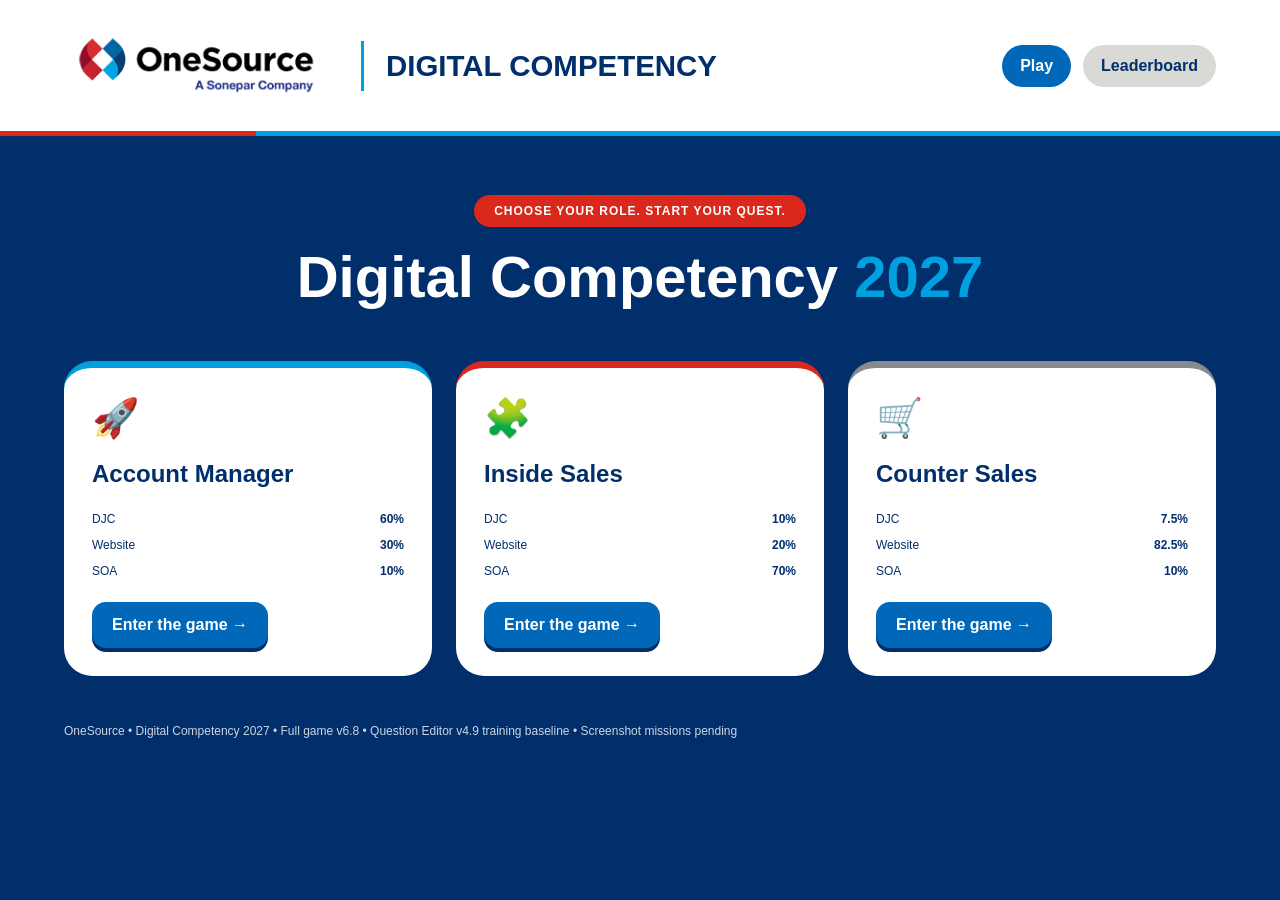
==== commit a8d8c84c: "Add files via upload" ====
--- a/standalone.html
+++ b/standalone.html
@@ -30,6 +30,9 @@
 @media(prefers-reduced-motion:reduce){.station{transition:none}}
 
 .breaker-map{background:#002F6C;border:2px solid #0067B9;border-radius:22px;padding:26px}.breaker-map h2{margin:0;font-size:30px}.breaker-map .heading p{color:#D9D9D6}.breaker-layout{display:grid;grid-template-columns:minmax(0,2fr) minmax(230px,1fr);gap:26px;margin-top:24px;align-items:start}.panel-cabinet{background:#888B8D;border:8px solid #63666A;border-radius:14px;padding:18px;box-shadow:0 8px 0 #2C2A29}.panel-nameplate{display:flex;justify-content:space-between;gap:10px;align-items:center;background:#002F6C;border-radius:6px;padding:15px;color:white;margin-bottom:18px;font-size:13px;letter-spacing:1px}.panel-nameplate span{color:#D9D9D6;white-space:nowrap}.breaker-grid{display:grid;grid-template-columns:repeat(2,minmax(0,1fr));gap:10px 16px;background:#63666A;padding:12px;border-radius:8px}.breaker-row{display:flex;align-items:center;gap:10px;background:#2C2A29;color:white;border:2px solid #63666A;border-radius:7px;padding:12px 9px;min-height:94px;text-align:left;position:relative}.breaker-row:hover{border-color:#009FDF}.circuit-number{font-size:11px;color:#B1B3B3;align-self:flex-start}.breaker-switch{position:relative;display:flex;flex-direction:column;align-items:center;justify-content:center;width:32px;height:62px;flex-shrink:0;border:2px solid #888B8D;background:#151515;border-radius:5px}.switch-position{font-size:9px;color:#D9D9D6;position:absolute;top:4px}.switch-handle{position:absolute;bottom:6px;width:21px;height:19px;border-radius:3px;background:#63666A;border-top:3px solid #B1B3B3;transition:bottom .25s,background .25s}.breaker-title{display:flex;flex-direction:column;gap:8px;flex:1;min-width:0}.breaker-title strong{font-size:14px;line-height:1.25;overflow-wrap:anywhere}.breaker-status{position:absolute;right:7px;top:5px;font-size:11px;color:#009FDF}.breaker-title{padding-top:10px}.breaker-on{border-color:#DA291C}.breaker-on .switch-handle{bottom:29px;background:#DA291C;border-top-color:#CB333B}.breaker-on .switch-position{top:auto;bottom:5px;color:white}.breaker-on .breaker-status{color:white;background:#DA291C;border-radius:3px;padding:2px 5px;font-size:9px}.breaker-on .replay-label{font-size:10px;align-self:flex-start;padding:4px 8px;background:#63666A;color:#D9D9D6}.panel-footer{text-align:center;font-size:11px;color:#2C2A29;padding:16px 5px 2px}.power-preview{position:sticky;top:24px}.power-preview>p{font-size:13px;color:#D9D9D6;text-align:center}.branch-display{position:relative;overflow:hidden;height:255px;border:2px solid #0067B9;border-radius:18px;background:#002F6C;isolation:isolate}.branch-sky{position:absolute;inset:0;background:#00358E;opacity:.45}.star{position:absolute;width:4px;height:4px;background:#D9D9D6;border-radius:50%}.star1{left:15%;top:18%}.star2{left:80%;top:12%}.star3{left:65%;top:28%}.branch-building{position:absolute;left:12%;right:12%;bottom:45px;height:135px;background:#63666A;border:3px solid #888B8D;border-top:10px solid #B1B3B3;border-radius:5px 5px 0 0}.branch-sign{position:absolute;top:-31px;left:8%;right:8%;background:#2C2A29;border:2px solid #888B8D;padding:9px 3px;text-align:center;font-size:clamp(12px,1.4vw,18px);font-weight:bold;letter-spacing:1px;color:#888B8D}.branch-windows{display:grid;grid-template-columns:repeat(3,1fr);gap:8px;padding:33px 12px 0}.branch-window{height:23px;background:#2C2A29;border:2px solid #888B8D;transition:background .4s}.branch-window.lit{background:#009FDF;border-color:#D9D9D6}.branch-door{position:absolute;bottom:0;left:44%;width:13%;height:30px;background:#2C2A29;border:2px solid #888B8D}.branch-ground{position:absolute;left:0;right:0;bottom:42px;height:4px;background:#888B8D}.branch-caption{position:absolute;bottom:12px;left:0;right:0;text-align:center;font-size:12px;letter-spacing:2px;color:#D9D9D6}.fully-powered .branch-sign{color:white;background:#0067B9;border-color:#009FDF;box-shadow:0 0 18px #009FDF55}.fully-powered .branch-building{border-color:#D9D9D6}.fully-powered .branch-caption{color:white;font-weight:bold}.fully-powered .branch-window{background:#009FDF}.endgame>.branch-display{max-width:440px;margin:24px auto;height:280px}.endgame .branch-sign{font-size:19px}.fully-powered .star{animation:starPulse 2s ease-in-out infinite alternate}@keyframes starPulse{from{opacity:.4}to{opacity:1}}@media(max-width:1050px){.breaker-layout{grid-template-columns:1fr}.power-preview{position:static;max-width:450px;width:100%;margin:auto}.breaker-title strong{font-size:15px}}@media(max-width:600px){.breaker-map{padding:18px 12px}.panel-cabinet{padding:10px;border-width:5px}.breaker-grid{gap:8px;padding:8px;grid-template-columns:1fr}.breaker-row{min-height:85px;padding:10px 12px}.breaker-title strong{font-size:15px}.panel-nameplate{font-size:11px;padding:12px 8px}.breaker-switch{height:56px}.breaker-on .switch-handle{bottom:26px}.breaker-status{font-size:13px}.circuit-number{min-width:17px}.branch-display{height:245px}}@media(prefers-reduced-motion:reduce){.switch-handle,.branch-window{transition:none}.fully-powered .star{animation:none}}
+
+/* v6.8: brand red, bright blue and light neutrals restore visual variety. */
+body{background:#002F6C}.app{background:linear-gradient(135deg,#002F6C 0%,#00358E 60%,#002F6C 100%)}.hero h1 span{color:#009FDF}.hero .pill{background:#DA291C;color:white}.cards .card{border-top:7px solid #009FDF}.cards .card:nth-child(2){border-top-color:#DA291C}.cards .card:nth-child(3){border-top-color:#888B8D}.cards .card .blue{background:#0067B9}.hud{background:#D9D9D6;color:#002F6C;border-left:7px solid #DA291C}.hud strong{color:#002F6C}.progress{background:#B1B3B3}.progress div{background:#0067B9}.mission{border-top:7px solid #DA291C}.option.selected{background:#D9D9D6}.feedback{background:#0067B9;border-left:6px solid #009FDF}.gold{background:#DA291C;color:white}.gold:hover{background:#971B2F}.blue:hover{background:#00358E}.panel-nameplate{background:#00358E;border-left:5px solid #DA291C}.panel-cabinet{background:#B1B3B3}.breaker-row{background:#2C2A29}.breaker-on{background:#002F6C}.branch-sign{background:white!important;border:2px solid #B1B3B3!important;padding:7px 12px!important;top:-44px!important;height:58px;display:flex;align-items:center;justify-content:center}.branch-logo{display:block;width:100%;max-width:185px;height:auto;max-height:40px;object-fit:contain}.branch-building{background:#B1B3B3;border-color:#D9D9D6;border-top-color:#DA291C}.branch-window.lit:nth-child(odd){background:#009FDF}.branch-window.lit:nth-child(even){background:white}.fully-powered .branch-sign{box-shadow:0 0 16px #009FDF55}.branch-sky{background:#00358E}.branch-caption{background:#DA291C;color:white;padding:8px;bottom:0}.endgame{background:#D9D9D6;color:#002F6C;border:3px solid #DA291C;box-shadow:0 0 0 7px #0067B9,0 15px 35px #002F6C55}.endgame h1{color:#DA291C!important}.endgame-kicker{color:#0067B9}.endgame-player{color:#002F6C}.final-stats>div{background:white;border:2px solid #009FDF;border-top:6px solid #009FDF}.final-stats>div:nth-child(2){border-top-color:#DA291C}.final-stats>div:nth-child(3){background:#002F6C;color:white;border-color:#002F6C}.final-stats strong{color:#002F6C}.final-stats>div:nth-child(3) strong{color:white}.send-result{background:white;color:#002F6C;border-top:6px solid #0067B9}.send-result a{color:#0067B9}.email-button{border-color:#0067B9}.endgame .weights{background:white;border-radius:12px;padding:14px 18px}.arcade-heading h1{font-family:'Courier New',monospace!important;color:#009FDF;text-shadow:3px 3px 0 #DA291C;letter-spacing:4px}.arcade-board{background:#2C2A29;border:3px solid #009FDF;box-shadow:0 0 0 5px #00358E,0 0 22px #009FDF33;font-family:'Courier New',monospace!important}.arcade-columns{background:#DA291C;color:white;border-bottom:0;border-radius:7px;padding:14px 12px;letter-spacing:2px}.arcade-row{border-bottom:1px solid #63666A;border-left:4px solid #009FDF;margin-top:10px;background:#002F6C;border-radius:7px}.arcade-row:nth-child(3n){border-left-color:#DA291C;background:#00358E}.arcade-row:nth-child(3n+1){border-left-color:#B1B3B3;background:#2C2A29}.arcade-player{color:white}.player-marker{color:#009FDF}.arcade-row:nth-child(3n) .player-marker{color:#DA291C}.arcade-score{color:#009FDF;font-family:'Courier New',monospace!important;text-shadow:2px 2px 0 #002F6C}.arcade-details{color:white}.arcade-details small{color:#D9D9D6}.victory-flash h1{color:white;text-shadow:4px 4px 0 #DA291C}.victory-flash p{color:#009FDF}@media(max-width:600px){.arcade-heading h1{letter-spacing:2px}.branch-sign{padding:7px 10px!important}.endgame{padding:22px}.final-stats>div{min-width:100px}}
 </style></head><body><div id="app"></div><script>const CONTENT={"am":{"name":"Account Manager","time":10,"icon":"🚀","groups":{"DJC":60,"Website":30,"SOA":10},"questions":[{"id":"d1","category":"DJC","tool":"DJC","type":"choice","title":"Commodity or project?","prompt":"A customer wants to release commodity items from a large blanket order as they need them. Which tool would you point them to?","options":["Point them to DJC for the releases and ask their digital specialist to show them the project information available there.","Point them to the website blanket order tool and ask their digital specialist to show them how to release their items.","Point them to SOA for the releases and ask inside sales to give them access to the order-processing screen."],"key":"B","why":"The website blanket order tool is the right fit for commodity releases. Their digital specialist can show the customer how it works."},{"id":"d3","category":"DJC","tool":"DJC","type":"choice","title":"Shared project visibility","prompt":"A project manager keeps asking for material updates and a money sheet showing project financials. What would you suggest?","options":["Talk about DJC's 24/7 project access and connect them with their digital specialist to get started.","Talk about website product lists and connect them with their digital specialist to use those lists for project financials.","Talk about SOA's document processing and connect them with inside sales to use SOA as their shared project portal."],"key":"A","why":"DJC gives customers 24/7 access to project material and financials. Their digital specialist and PM team can help with setup and questions."},{"id":"d4","category":"DJC","tool":"DJC","type":"choice","title":"Permissions and communication","prompt":"Purchasing, project management and the field team need different access and a better way to stay on the same page. What DJC benefits would you highlight?","options":["Shared project information with the same permissions for everyone, making access easier to manage across purchasing and the field team.","Shared project information and access to financials so each user can track expenses, without needing personal support.","Shared project information with permissions for each user, so teams can see what they need and communicate faster and more accurately."],"key":"C","why":"DJC lets you set permissions for each user and helps teams communicate faster and more accurately. Personal support is still available."},{"id":"d5","category":"DJC","tool":"DJC","type":"choice","title":"Choose the primary solution","prompt":"A customer regularly sends a 40-line PO. The issue is the time we spend typing it in, not tracking a project. Which tool would you bring up?","options":["Encourage SOA with inside sales, while keeping the normal order review in place.","Bring up DJC with your digital specialist, using project releases to pull the line items from the customer's PO.","Bring up website blanket ordering with your digital specialist, using releases to process the PO the customer already sent."],"key":"A","why":"SOA helps us process the PO faster and more accurately. Inside sales still reviews it, and your digital specialist can help when things get tricky."},{"id":"pitch","category":"DJC","tool":"DJC","type":"write","title":"Pitch Studio","prompt":"In your words, what are the biggest advantages of DJC for our customers? How would you pitch it to a customer? Write 2-4 sentences.","options":[],"key":"Ungraded","why":"Your pitch is saved as you wrote it and isn't scored automatically. Think about 24/7 access to project material and financials, permissions for each user, and faster, more accurate communication between teams."},{"id":"w1","category":"Website","tool":"Website","type":"choice","title":"Website value","prompt":"A customer wants an easier way to handle everyday purchases. Which website features would you mention?","options":["Their pricing and availability, plus self-service quotes and orders. Their digital specialist can show them how to get started.","Their pricing and availability, plus access to SOA through the website. They can upload their own POs for internal processing.","Self-service quotes and orders, plus a shared view of project financials. They can use the website instead of setting up DJC."],"key":"A","why":"The website gives customers their pricing and availability, plus self-service quotes and orders. Their digital specialist can show them how to use it."},{"id":"w2","category":"Website","tool":"Website","type":"choice","title":"Repeat purchasing","prompt":"A customer wants to see what they bought over the last year and make repeat orders easier. Which website features would you mention?","options":["Custom product lists and SOA's match history, so they can use our previous product matches to look up their purchases.","The 12-month ordering history in FPP and custom product lists. Their digital specialist can show them how to use both.","The 12-month ordering history in FPP and DJC releases, so they can use project releases as their saved website lists."],"key":"B","why":"FPP shows 12 months of ordering history, and custom product lists help with repeat buys. Their digital specialist can walk the customer through both."},{"id":"w3","category":"Website","tool":"Website","type":"choice","title":"Account context","prompt":"A customer says the pricing or order history on the website doesn't look right. What should you check first?","options":["Check their login, then ask for a pricing correction before checking which account or job they're viewing.","Check their login, then use a coworker's account to compare the history while your digital specialist looks into it.","Check their login and selected account or job. If it still doesn't look right, contact your digital specialist."],"key":"C","why":"Start with the login and account or job. If those are right and the issue continues, contact your digital specialist. Don't use someone else's login."},{"id":"s1","category":"SOA","tool":"SOA","type":"choice","title":"SOA value","prompt":"How does using SOA to process a PO or bill of materials help our customers?","options":["We can process orders faster and more accurately by confirming or correcting the lines in SOA before sending them to Eclipse.","We can process orders faster, using a successful SOA upload to confirm the lines are accurate before sending them to Eclipse without editing.","We can process orders more accurately, while giving customers access to the SOA queue to check their project material and financials."],"key":"A","why":"SOA helps us process orders faster and more accurately. We upload the document, connect it to the customer and confirm or correct the lines before sending it to Eclipse. Your digital specialist can help with difficult cases."},{"id":"web_issue","category":"Website","tool":"Website","type":"choice","title":"Report a website issue","prompt":"You find a missing image, confusing description or an item you can't find on the website. What should you do?","options":["Email Web Support with the item details, what happened and a screenshot or link if available.","Ask the branch to stop using that item online until someone notices and fixes the listing.","Send the customer a different item and wait to report the issue until it affects another order."],"key":"A","why":"Email websupport@1sourcedist.com with enough detail to look into it. You can check with your digital specialist if you need help reporting the issue."},{"id":"access_form","category":"Website","tool":"Website","type":"choice","title":"Request customer access","prompt":"A customer wants access to the website or mobile app. How do you submit the request?","options":["Call the digital team and use the conversation instead of submitting the access form.","Email a named associate and have the customer choose their permissions in the message.","Use the Web & Mobile Access Form on the Digital Team intranet page and follow the submission process."],"key":"C","why":"Use the Web & Mobile Access Form on the Digital Team intranet page. Check with your digital specialist if you need help."},{"id":"lists_vs_fpp","category":"Website","tool":"Website","type":"choice","title":"Saved lists or purchase history?","prompt":"A customer wants to save a group of items for repeat buys, rather than just look at what they ordered before. Where would you point them?","options":["My Product Lists for saved groups of items; FPP for products from their ordering history.","Frequently Purchased Products for manually built lists; My Product Lists for their ordering history.","Orders and Quotes for saved product groups; My Product Lists only for shipment updates."],"key":"A","why":"My Product Lists helps with saved repeat-buy lists. FPP helps customers find products from their ordering history. Their digital specialist can show them both."},{"id":"pricing_source","category":"Website","tool":"Website","type":"choice","title":"Where website pricing comes from","prompt":"A customer's website price doesn't look right. What should you know before asking for help?","options":["The website uses pricing loaded in Eclipse for that customer, including item-specific or matrix pricing.","The website uses a separate price file, so Eclipse pricing does not help explain the customer price.","The website uses the last online order price, even when the customer pricing in Eclipse has changed."],"key":"A","why":"Start with the customer login and account, then the pricing loaded in Eclipse. Ask your digital specialist for help if the price still looks wrong."},{"id":"pricing_causes","category":"Website","tool":"Website","type":"choice","title":"Pricing issues","prompt":"The customer is signed in to the right account, but a price still looks wrong. What could explain it?","options":["Only the website image or description; customer pricing in Eclipse cannot affect the displayed price.","Missing or unmaintained pricing, a product override or an expired SPA agreement in the customer pricing.","Only the customer browser; an expired SPA agreement cannot affect the displayed price."],"key":"B","why":"Possible causes include missing pricing, overrides, unmaintained item pricing, expired SPAs and not being logged in as possible causes. Ask your digital specialist to help investigate."},{"id":"integration_handoff","category":"Website","tool":"Website","type":"choice","title":"Punchout, EDI and third-party tools","prompt":"A customer mentions Punchout, EDI, Elink, Ariba or Remarcable. Who should you involve?","options":["Start with Operations only and promise compatibility before asking the digital team about setup.","Check with your digital specialist or email Web Support; connect the customer with their digital specialist for the opportunity.","Start with a general ticket only and wait to involve the digital team until the customer has chosen a setup."],"key":"B","why":"Your digital specialist and websupport@1sourcedist.com are the support routes identified in this trainingzes. Gather the customer need rather than promising a setup."}]},"inside":{"name":"Inside Sales","time":20,"icon":"🧩","groups":{"DJC":10,"Website":20,"SOA":70},"questions":[{"id":"s2","category":"SOA","tool":"SOA","type":"choice","title":"Document intake","prompt":"You have a customer's bill of materials in a PDF. How can you get it into SOA?","options":["Type the PDF's lines into the email body, then connect the document to the customer and review the lines in SOA.","Drag and drop the PDF or email it as an attachment, then connect it to the customer and confirm or correct the lines in SOA.","Drag and drop the PDF or email it as an attachment, then connect it to the customer and send it to Eclipse without reviewing the lines."],"key":"B","why":"Drag and drop the document or email it as an attachment. Connect it to the customer in SOA, confirm or correct the lines in SOA, then send it to Eclipse."},{"id":"s3","category":"SOA","tool":"SOA","type":"order","title":"Workflow Builder","prompt":"Put these SOA steps in the order you would follow.","options":["Drag and drop the document into SOA or email it as an attachment.","Connect the document to an existing customer in SOA, or create the customer if needed.","Confirm or correct the lines in SOA against the original document.","Send the corrected document to Eclipse."],"key":"A > B > C > D","why":"Upload the document, connect it to the customer, confirm or correct the lines against the original, then send it to Eclipse."},{"id":"s4","category":"SOA","tool":"SOA","type":"choice","title":"Fix the document details","prompt":"SOA read \"Makita\" instead of \"Milwaukee\" from the uploaded PO. What should you do before sending it to Eclipse?","options":["Compare the line with the PO, then leave the description as it is because the document uploaded successfully.","Write the correct item on a separate note, then send the unchanged line to Eclipse and ask your digital specialist to fix it later.","Compare the line with the PO and correct it in SOA before sending it to Eclipse. The correction can help with future repeat documents."],"key":"C","why":"Correct the line in SOA so it matches the original PO, then send it to Eclipse. Corrections can help with repeat documents, but you should still review the lines each time."},{"id":"s5","category":"SOA","tool":"SOA","type":"choice","title":"Connect the customer","prompt":"You've uploaded a document, but the customer isn't in SOA. What should you do?","options":["Connect it to a customer with a similar name, then correct the lines and ask your digital specialist to change the customer afterward.","Add the customer using their shop account number or preferred ship-to (job account), then connect the document to them.","Leave the customer unconnected, then correct the lines and send the document to Eclipse so the customer can be added afterward."],"key":"B","why":"Connect the document to the customer in SOA. If the customer isn't there, add them. If you need to create the customer, use their shop account number or preferred ship-to."},{"id":"s6","category":"SOA","tool":"SOA","type":"choice","title":"Photo attachment or embedded image?","prompt":"A customer emails a photo of their material list pasted into the message body. How should you send that photo to SOA?","options":["Save the photo and attach it as a separate file when emailing it to SOA, so the material list is sent as an attachment.","Paste the photo into the email body. Keep it next to the customer's written instructions so SOA can read them together.","Forward the email as it is, leaving the photo in the message body so SOA can read it alongside the customer's instructions."],"key":"A","why":"Send the photo as an attachment, not pasted into the email body. If you're having trouble getting it into SOA, ask your digital specialist."},{"id":"s10","category":"SOA","tool":"SOA","type":"choice","title":"Repeat bills of materials","prompt":"Why is SOA a good fit for customers who send repeat bills of materials?","options":["It saves time typing repeat orders, so familiar documents can be connected to the customer and sent to Eclipse without checking the lines.","Once repeat material has been matched and corrections have been captured, SOA can save time compared with manually typing each order.","It keeps getting better when we upload documents, so uploading a repeat BOM is enough without connecting the customer or sending the corrected lines to Eclipse."],"key":"B","why":"SOA keeps getting better and can save time on repeat BOMs. Connect each document to the customer, confirm or correct the lines and send it to Eclipse, even when the document looks familiar."},{"id":"w1","category":"Website","tool":"Website","type":"choice","title":"Everyday website self-service","prompt":"Which everyday customer requests can we point to the website?","options":["Spec sheets, their pricing and availability, proof of delivery and accounting information they can look up without calling the branch.","Spec sheets, their pricing and availability, and access to our SOA queue so they can check the orders we're processing internally.","Proof of delivery, accounting information and permission settings so they can choose which accounts and information they have access to."],"key":"A","why":"The website is useful for spec sheets, pricing and availability, proof of delivery and accounting. Their digital specialist can demonstrate it or help with tricky questions."},{"id":"w2","category":"Website","tool":"Website","type":"choice","title":"Repeat buying and orders","prompt":"A customer wants to make quotes and orders online, look up past purchases and save items for repeat buys. What would you point out?","options":["Self-service quotes and orders, plus SOA's match history so they can use our matches to look up what they bought last year.","Self-service quotes and orders, 12 months of ordering history in FPP and custom product lists to make repeat buys easier.","Self-service quotes and orders, plus DJC releases so they can use project releases as their saved product lists on the website."],"key":"B","why":"Mention online quotes and orders, FPP's 12-month ordering history and custom product lists. Their digital specialist can show those features and the blanket order tool when needed."},{"id":"d3","category":"DJC","tool":"DJC","type":"choice","title":"Project visibility handoff","prompt":"A project customer wants to check material, releases, shipments and financials in one place. What should you suggest?","options":["DJC is a good fit for that project. Connect the customer with their digital specialist for setup and help.","Website product lists are a good fit for that project. Use them to give the team a shared view of material and financials.","SOA is a good fit for that project. Give the customer access to our processing queue to check shipments and financials."],"key":"A","why":"DJC is for projects. Connect the customer with their digital specialist and PM team for a demonstration, setup or project questions."},{"id":"web_issue","category":"Website","tool":"Website","type":"choice","title":"Report a website issue","prompt":"You find a missing image, confusing description or an item you can't find on the website. What should you do?","options":["Email Web Support with the item details, what happened and a screenshot or link if available.","Ask the branch to stop using that item online until someone notices and fixes the listing.","Send the customer a different item and wait to report the issue until it affects another order."],"key":"A","why":"Email websupport@1sourcedist.com with enough detail to look into it. You can check with your digital specialist if you need help reporting the issue."},{"id":"access_form","category":"Website","tool":"Website","type":"choice","title":"Request customer access","prompt":"A customer wants access to the website or mobile app. How do you submit the request?","options":["Call the digital team and use the conversation instead of submitting the access form.","Email a named associate and have the customer choose their permissions in the message.","Use the Web & Mobile Access Form on the Digital Team intranet page and follow the submission process."],"key":"C","why":"Use the Web & Mobile Access Form on the Digital Team intranet page. Check with your digital specialist if you need help."},{"id":"lists_vs_fpp","category":"Website","tool":"Website","type":"choice","title":"Saved lists or purchase history?","prompt":"A customer wants to save a group of items for repeat buys, rather than just look at what they ordered before. Where would you point them?","options":["My Product Lists for saved groups of items; FPP for products from their ordering history.","Frequently Purchased Products for manually built lists; My Product Lists for their ordering history.","Orders and Quotes for saved product groups; My Product Lists only for shipment updates."],"key":"A","why":"My Product Lists helps with saved repeat-buy lists. FPP helps customers find products from their ordering history. Their digital specialist can show them both."},{"id":"payment_nav","category":"Website","tool":"Website","type":"choice","title":"Pay an invoice","prompt":"A customer wants to pay an invoice online. Which option should they look for?","options":["Orders and Quotes, since viewing an order also gives every user access to invoice payments.","Manage and Pay Invoices, with the right payment permissions on their user account.","Digital Job Center, since project financial access automatically includes website payment access."],"key":"B","why":"Point the customer to Manage and Pay Invoices. Payment permissions still need to be enabled for that user."},{"id":"payment_permission","category":"Website","tool":"Website","type":"choice","title":"Payment permissions","prompt":"A customer can sign in but can't pay invoices online. What should you keep in mind?","options":["Every website user can pay invoices by default, so the issue must be the browser.","Seeing an invoice gives the user payment access, so the issue must be the invoice balance.","Payment access is not enabled for every user by default; check with your digital specialist for help."],"key":"C","why":"Signing in does not automatically give a user permission to pay invoices. Check with your digital specialist for help with the approved access process."},{"id":"shipment_window","category":"Website","tool":"Website","type":"choice","title":"Active Shipments window","prompt":"What time frame does the Active Shipments tile cover in this training?","options":["Seven days back and two days forward.","Two days back and seven days forward.","Twenty days back and twenty days forward."],"key":"A","why":"The supplied quiz baseline is seven days back and two days forward. Confirm this setting before using the question in the live game."},{"id":"calendar_date","category":"Website","tool":"Website","type":"choice","title":"Order Calendar date","prompt":"Which date on the sales order places it on the Order Management Calendar?","options":["The required date, even when the shipment date is different.","The backorder date, even when part of the order is shipping.","The shipment date, rather than the required or backorder date."],"key":"C","why":"This training uses the shipment date for the Order Management Calendar."},{"id":"pricing_source","category":"Website","tool":"Website","type":"choice","title":"Where website pricing comes from","prompt":"A customer's website price doesn't look right. What should you know before asking for help?","options":["The website uses pricing loaded in Eclipse for that customer, including item-specific or matrix pricing.","The website uses a separate price file, so Eclipse pricing does not help explain the customer price.","The website uses the last online order price, even when the customer pricing in Eclipse has changed."],"key":"A","why":"Start with the customer login and account, then the pricing loaded in Eclipse. Ask your digital specialist for help if the price still looks wrong."},{"id":"pricing_causes","category":"Website","tool":"Website","type":"choice","title":"Pricing issues","prompt":"The customer is signed in to the right account, but a price still looks wrong. What could explain it?","options":["Only the website image or description; customer pricing in Eclipse cannot affect the displayed price.","Missing or unmaintained pricing, a product override or an expired SPA agreement in the customer pricing.","Only the customer browser; an expired SPA agreement cannot affect the displayed price."],"key":"B","why":"Possible causes include missing pricing, overrides, unmaintained item pricing, expired SPAs and not being logged in as possible causes. Ask your digital specialist to help investigate."}]},"counter":{"name":"Counter Sales","time":15,"icon":"🛒","groups":{"DJC":7.5,"Website":82.5,"SOA":10},"questions":[{"id":"w1","category":"Website","tool":"Website","type":"choice","title":"Customer Quest","prompt":"A customer keeps calling for pricing and availability. What would you suggest?","options":["Point them to the website and connect them with their digital specialist to show them how to check pricing and availability.","Point them to DJC and connect them with their digital specialist to check everyday pricing and availability, even without a project.","Point them to SOA and connect them with inside sales to give them access to everyday pricing and availability."],"key":"A","why":"Point them to the website for their pricing and availability. Their digital specialist can show them how it works and help them get started."},{"id":"w4","category":"Website","tool":"Website","type":"choice","title":"Common self-service needs","prompt":"Which common requests can customers handle themselves on the website?","options":["Spec sheets, pricing and availability, proof of delivery and accounting information, instead of calling the branch for those everyday requests.","Spec sheets, pricing and availability, and access to our SOA queue, instead of calling the branch to check internal order processing.","Proof of delivery, accounting information and their own permission settings, instead of asking us to approve access to accounts."],"key":"A","why":"The website covers common needs like spec sheets, pricing and availability, proof of delivery and accounting. Their digital specialist can help with demonstrations or questions."},{"id":"w6","category":"Website","tool":"Website","type":"choice","title":"Commodity release challenge","prompt":"A customer mentions a large commodity buyout and wants an easier way to release items as they need them. What should you do?","options":["Connect them with their digital specialist to show them how SOA uploads can be used to release items from the buyout.","Connect them with their digital specialist to show them how the website blanket order tool can release items from the buyout.","Connect them with their digital specialist to set up a DJC project before offering a way to release items from the buyout."],"key":"B","why":"The website blanket order tool handles commodity releases. Connect the customer with their digital specialist to show them how to use it."},{"id":"w3","category":"Website","tool":"Website","type":"choice","title":"Website access request","prompt":"A customer wants access to their online account. What should you do next?","options":["Fill out the Web & Mobile Access Form, let the customer choose their permissions and send it to Digital Web Support.","Fill out the Web & Mobile Access Form, copy another customer's permissions without checking and send it to Digital Web Support.","Fill out the Web & Mobile Access Form and send it to Digital Web Support. Ask your digital specialist if you need help; customers don't choose their permissions."],"key":"C","why":"Use the Web & Mobile Access Form and send it to Digital Web Support. Customers don't choose their own permissions. Your digital specialist can help with access questions. The form is on the Digital Team intranet page."},{"id":"w5","category":"Website","tool":"Website","type":"choice","title":"Access rescue","prompt":"A customer can't get into the website account they need. What should you do?","options":["Find out what's happening and try a coworker's login. Contact your digital specialist if that doesn't get them in.","Find out what's happening and contact your digital specialist for help with access through the approved process.","Find out what's happening and request access to more accounts. Contact your digital specialist once the customer is back in."],"key":"B","why":"Find out what the customer is seeing, then contact your digital specialist. Don't share logins or request access to unrelated accounts. Digital Business support: websupport@1sourcedist.com."},{"id":"s12","category":"SOA","tool":"SOA","type":"choice","title":"Counter upload basics","prompt":"A contractor gives you a material list with several lines. How could you use SOA?","options":["Drag and drop the document or email it as an attachment, connect it to the customer, confirm or correct the lines and send it to Eclipse. Ask your digital specialist if needed.","Drag and drop the document or email it as an attachment, connect it to the customer and send it to Eclipse without reviewing the lines. Ask for help if an error is reported.","Type every line manually before uploading the document, then connect it to the customer and send it to Eclipse. Use that extra entry step for every material list."],"key":"A","why":"Upload by drag and drop or email attachment, connect the document to the customer, confirm or correct the lines, then send it to Eclipse. If the customer is missing, add them using their shop account number or preferred ship-to (job account). Manual entry is still an option when appropriate; ask your digital specialist if you need help."},{"id":"e1","category":"DJC","tool":"DJC","type":"choice","title":"Project handoff","prompt":"A customer asks about staged or stored material for an active project. Who should you connect them with?","options":["Their digital specialist and inside sales, using SOA's processing status to show the customer where their project shipment and material stand.","Their digital specialist and PM team, using DJC when it fits to help with project shipments and material.","Their digital specialist and the customer's purchasing team, using a website cart to show where their project shipment and material stand."],"key":"B","why":"Connect them with their digital specialist and PM team for project questions. The website is still useful for common requests like proof of delivery."},{"id":"e2","category":"Website","tool":"Website","type":"choice","title":"Spot the digital opportunity","prompt":"You're talking with a customer who might benefit from a digital solution. What should you do?","options":["Pick a likely tool and promise it will handle everything they need. Then ask their digital specialist to show them how it works.","Pick a likely tool and have them start using it before learning more about their needs. Then ask their digital specialist for a demonstration.","Find out what they're trying to do and connect them with their digital specialist. Help them explore the right tool while keeping personal support available."],"key":"C","why":"When a customer may benefit from a digital solution, connect them with their digital specialist. You can also check with your digital specialist for help identifying the right tool. Personal support stays available."},{"id":"web_issue","category":"Website","tool":"Website","type":"choice","title":"Report a website issue","prompt":"You find a missing image, confusing description or an item you can't find on the website. What should you do?","options":["Email Web Support with the item details, what happened and a screenshot or link if available.","Ask the branch to stop using that item online until someone notices and fixes the listing.","Send the customer a different item and wait to report the issue until it affects another order."],"key":"A","why":"Email websupport@1sourcedist.com with enough detail to look into it. You can check with your digital specialist if you need help reporting the issue."},{"id":"access_form","category":"Website","tool":"Website","type":"choice","title":"Request customer access","prompt":"A customer wants access to the website or mobile app. How do you submit the request?","options":["Call the digital team and use the conversation instead of submitting the access form.","Email a named associate and have the customer choose their permissions in the message.","Use the Web & Mobile Access Form on the Digital Team intranet page and follow the submission process."],"key":"C","why":"Use the Web & Mobile Access Form on the Digital Team intranet page. Check with your digital specialist if you need help."},{"id":"payment_nav","category":"Website","tool":"Website","type":"choice","title":"Pay an invoice","prompt":"A customer wants to pay an invoice online. Which option should they look for?","options":["Orders and Quotes, since viewing an order also gives every user access to invoice payments.","Manage and Pay Invoices, with the right payment permissions on their user account.","Digital Job Center, since project financial access automatically includes website payment access."],"key":"B","why":"Point the customer to Manage and Pay Invoices. Payment permissions still need to be enabled for that user."},{"id":"payment_permission","category":"Website","tool":"Website","type":"choice","title":"Payment permissions","prompt":"A customer can sign in but can't pay invoices online. What should you keep in mind?","options":["Every website user can pay invoices by default, so the issue must be the browser.","Seeing an invoice gives the user payment access, so the issue must be the invoice balance.","Payment access is not enabled for every user by default; check with your digital specialist for help."],"key":"C","why":"Signing in does not automatically give a user permission to pay invoices. Check with your digital specialist for help with the approved access process."},{"id":"shipment_status","category":"Website","tool":"Website","type":"choice","title":"Active Shipments statuses","prompt":"Which group includes the statuses available in the Active Shipments tile in this training?","options":["In fulfillment, ready for pickup and delivery in progress; complete and vendor fulfillment are excluded.","In fulfillment, ready for pickup, delivery in progress, fulfilling from vendor and complete.","Delivery in progress, complete and quote pending; pickup and vendor fulfillment are excluded."],"key":"B","why":"The statuses include in fulfillment, ready for pickup, delivery in progress, fulfilling from vendor and complete."},{"id":"pricing_source","category":"Website","tool":"Website","type":"choice","title":"Where website pricing comes from","prompt":"A customer's website price doesn't look right. What should you know before asking for help?","options":["The website uses pricing loaded in Eclipse for that customer, including item-specific or matrix pricing.","The website uses a separate price file, so Eclipse pricing does not help explain the customer price.","The website uses the last online order price, even when the customer pricing in Eclipse has changed."],"key":"A","why":"Start with the customer login and account, then the pricing loaded in Eclipse. Ask your digital specialist for help if the price still looks wrong."}]}};</script><script>const PUBLISHED_FINISHERS=[{"runId": "andrew-kenny-manual-entry", "firstName": "Andrew", "lastName": "Kenny", "location": "Northern CA", "role": "Digital Specialist", "roleKey": "host", "isHost": true, "participationPoints": 730, "tags": []}];</script><script>const app=document.getElementById('app');
 const state={tab:'home',role:null,profile:{firstName:'',lastName:'',branchNumber:''},answers:{},first:{},mission:null,phase:'map',pick:null,order:[],pitch:'',hint:false,run:'',finished:null,mapOrder:[],search:'',filter:'all',notice:'',cleared:{},mapScroll:0};
 const colors={DJC:'#0067b9',Website:'#007396',SOA:'#485cc7',Routing:'#008578'};
@@ -50,7 +53,7 @@
 function play(id){const q=items().find(q=>q.id===id);if(!q)return;state.mapScroll=window.scrollY;state.mission=id;state.phase='play';state.pick=null;state.order=q.type==='order'?[2,0,3,1]:[];state.pitch=state.answers[id]?.response||'';state.hint=false;render();window.scrollTo(0,0)}
 function back(){state.phase='map';state.mission=null;save();render();requestAnimationFrame(()=>window.scrollTo({top:state.mapScroll||0,behavior:'instant'}))}
 function submit(){const q=mission();if(state.phase!=='play'||(q.type==='choice'&&state.pick===null)||(q.type==='write'&&state.pitch.trim().split(/\s+/).filter(Boolean).length<20))return;const correct=q.type==='write'?null:q.type==='order'?state.order.join(',')==='0,1,2,3':String.fromCharCode(65+state.pick)===q.key;const a={questionId:q.id,type:q.type,correct,assisted:state.hint,...(q.type==='write'?{response:state.pitch.trim(),reviewStatus:'pending-human-review'}:{selected:q.type==='order'?[...state.order]:state.pick})};state.answers[q.id]=a;if(correct||q.type==='write')state.cleared[q.id]=true;if(!state.first[q.id])state.first[q.id]={...a};if(complete()&&!state.finished)state.finished=new Date().toISOString();state.phase='feedback';save();if(complete()){finish();return}render()}
-function download(){if(!complete())return;const tags=['🎉 Quest completed','🧭 Expanded map explored',...(state.first.pitch?['🎙️ Pitch submitted']:[]),...(items().some(q=>q.type==='order')?['🧩 Workflow played']:[])];const publicBoardRecord={runId:state.run,...state.profile,roleKey:state.role,completedAt:state.finished,participationPoints:participationPoints(),maximumParticipationPoints:MAX_PARTICIPATION_POINTS,pointsPerMission:missionPoints(),tags};const result={schemaVersion:'6.7',contentVersion:'Question Editor v4.9',app:'Digital Competency 2027',runId:state.run,participant:state.profile,roleKey:state.role,role:role().name,completedAt:state.finished,mapOrder:state.mapOrder,participationPoints:participationPoints(),maximumParticipationPoints:MAX_PARTICIPATION_POINTS,pointsPerMission:missionPoints(),tags,objectiveScore:score(),grade:grade(),gradingNote:'First-attempt weighted knowledge checks; written pitch ungraded. Participation points independent of correctness. Historical training baseline, not official certification.',weights:role().groups,answers:items().map(q=>({...state.first[q.id],title:q.title,category:q.category,tool:q.tool})),latestAnswers:Object.values(state.answers),publicBoardRecord};const u=URL.createObjectURL(new Blob([JSON.stringify(result,null,2)],{type:'application/json'})),a=document.createElement('a');a.href=u;a.download='Digital-Competency-2027-v6.7-'+state.role+'-'+state.run+'.json';a.click();setTimeout(()=>URL.revokeObjectURL(u),1000)}
+function download(){if(!complete())return;const tags=['🎉 Quest completed','🧭 Expanded map explored',...(state.first.pitch?['🎙️ Pitch submitted']:[]),...(items().some(q=>q.type==='order')?['🧩 Workflow played']:[])];const publicBoardRecord={runId:state.run,...state.profile,roleKey:state.role,completedAt:state.finished,participationPoints:participationPoints(),maximumParticipationPoints:MAX_PARTICIPATION_POINTS,pointsPerMission:missionPoints(),tags};const result={schemaVersion:'6.8',contentVersion:'Question Editor v4.9',app:'Digital Competency 2027',runId:state.run,participant:state.profile,roleKey:state.role,role:role().name,completedAt:state.finished,mapOrder:state.mapOrder,participationPoints:participationPoints(),maximumParticipationPoints:MAX_PARTICIPATION_POINTS,pointsPerMission:missionPoints(),tags,objectiveScore:score(),grade:grade(),gradingNote:'First-attempt weighted knowledge checks; written pitch ungraded. Participation points independent of correctness. Historical training baseline, not official certification.',weights:role().groups,answers:items().map(q=>({...state.first[q.id],title:q.title,category:q.category,tool:q.tool})),latestAnswers:Object.values(state.answers),publicBoardRecord};const u=URL.createObjectURL(new Blob([JSON.stringify(result,null,2)],{type:'application/json'})),a=document.createElement('a');a.href=u;a.download='Digital-Competency-2027-v6.8-'+state.role+'-'+state.run+'.json';a.click();setTimeout(()=>URL.revokeObjectURL(u),1000)}
 function equipmentFor(q){
  if(['w2','lists_vs_fpp','s10'].includes(q.id))return 'reel';
  if(['access_form','payment_permission','w3','w5','d4','s5'].includes(q.id))return 'disconnect';
@@ -61,7 +64,7 @@
  return 'luminaire';
 }
 function equipmentMarkup(kind){return `<span class="equipment-art art-${kind}" aria-hidden="true"><span class="hardware"><i class="part p1"></i><i class="part p2"></i><i class="part p3"></i><i class="part p4"></i><i class="part p5"></i><i class="part p6"></i></span></span>`}
-function branchReveal(full=false){const n=items().filter(q=>state.cleared[q.id]).length,ratio=full?1:n/items().length;return `<div class="branch-display ${ratio===1?'fully-powered':''}" style="--power:${ratio}" aria-label="Branch display, ${Math.round(ratio*100)} percent powered"><div class="branch-sky"><span class="star star1"></span><span class="star star2"></span><span class="star star3"></span></div><div class="branch-building"><div class="branch-sign">ONESOURCE</div><div class="branch-windows">${Array.from({length:6},(_,i)=>`<span class="branch-window ${ratio>i/6?'lit':''}"></span>`).join('')}</div><div class="branch-door"></div></div><div class="branch-ground"></div><div class="branch-caption">${ratio===1?'BRANCH ONLINE':n===0?'Ready to power up':Math.round(ratio*100)+'% powered'}</div></div>`}
+function branchReveal(full=false){const n=items().filter(q=>state.cleared[q.id]).length,ratio=full?1:n/items().length;return `<div class="branch-display ${ratio===1?'fully-powered':''}" style="--power:${ratio}" aria-label="Branch display, ${Math.round(ratio*100)} percent powered"><div class="branch-sky"><span class="star star1"></span><span class="star star2"></span><span class="star star3"></span></div><div class="branch-building"><div class="branch-sign"><img src="[data-uri]" alt="OneSource Distributors" class="branch-logo"></div><div class="branch-windows">${Array.from({length:6},(_,i)=>`<span class="branch-window ${ratio>i/6?'lit':''}"></span>`).join('')}</div><div class="branch-door"></div></div><div class="branch-ground"></div><div class="branch-caption">${ratio===1?'BRANCH ONLINE':n===0?'Ready to power up':Math.round(ratio*100)+'% powered'}</div></div>`}
 function map(){const on=items().filter(q=>state.cleared[q.id]).length;return `<section class="breaker-map"><div class="heading"><div><h2>Power the Branch</h2><p>Clear a mission. Flip a breaker. Bring the branch to life.</p></div>${complete()?'<button class="gold" data-action="results">View final result</button>':''}</div><div class="breaker-layout"><div class="panel-cabinet"><div class="panel-nameplate"><strong>MISSION PANEL</strong><span>${on} / ${items().length} ON</span></div><div class="breaker-grid">${state.mapOrder.map((id,i)=>{const q=items().find(x=>x.id===id),cleared=!!state.cleared[id],played=!!state.first[id];return `<button class="breaker-row ${cleared?'breaker-on':''}" data-mission="${esc(id)}" aria-label="${esc(q.title)}, breaker ${cleared?'on, replay available':'off'}"><span class="circuit-number">${String(i+1).padStart(2,'0')}</span><span class="breaker-switch" aria-hidden="true"><span class="switch-position">${cleared?'ON':'OFF'}</span><span class="switch-handle"></span></span><span class="breaker-title"><strong>${esc(q.title)}</strong>${cleared?'<span class="replay-label">↻ Replay</span>':''}</span><span class="breaker-status">${cleared?'Cleared':played?'Try again':'+'+missionPoints()}</span></button>`}).join('')}</div><div class="panel-footer">Every breaker is available. Choose any mission.</div></div><aside class="power-preview">${branchReveal()}<p>Each cleared breaker lights another part of the branch.</p></aside></div></section>`}
 function question(){const q=mission(),f=state.phase==='feedback';return `<section class="card mission"><button class="back" data-action="map">← Back to mission map</button><p class="fine">${esc(q.category)} • ${q.type==='write'?'🎙️ Pitch Studio':q.type==='order'?'🧩 Workflow Builder':['s4','s6','s7','s8','s9','s11'].includes(q.id)?'🔎 Troubleshooting Lab':'🚀 Customer Quest'}</p><h2>${esc(q.title)}</h2><p>${esc(q.prompt)}</p><div class="options">${q.type==='write'?`<label for="pitch">Your customer pitch</label><textarea id="pitch" rows="6" maxlength="1500" ${f?'disabled':''}>${esc(state.pitch)}</textarea><small id="word-count">${state.pitch.trim().split(/\s+/).filter(Boolean).length} words • Minimum 20 • Maximum 1,500 characters</small>`:q.type==='order'?state.order.map((n,i)=>`<div class="option"><b>${i+1}</b><span style="flex:1">${esc(q.options[n])}</span>${f?'':`<div class="order-buttons"><button aria-label="Move up" data-move="${i},-1" ${i===0?'disabled':''}>↑</button><button aria-label="Move down" data-move="${i},1" ${i===state.order.length-1?'disabled':''}>↓</button></div>`}</div>`).join(''):q.options.map((t,i)=>`<button class="option ${state.pick===i?'selected':''} ${f&&String.fromCharCode(65+i)===q.key?'correct':''} ${f&&state.pick===i&&!state.answers[q.id].correct?'wrong':''}" data-pick="${i}" aria-pressed="${state.pick===i}" ${f?'disabled':''}><b>${String.fromCharCode(65+i)}</b><span>${esc(t)}</span></button>`).join('')}</div>${f?`<div class="feedback"><h2>${q.type==='write'?'Pitch captured':state.answers[q.id].correct?'Mission cleared!':'A useful learning moment'}</h2><p>${esc(q.why)}</p>${q.type==='order'&&!state.answers[q.id].correct?`<p>Correct sequence: ${esc(q.options.join(' → '))}</p>`:''}</div><div class="actions"><button class="blue" data-action="map">Choose another mission</button>${!complete()?'<button class="gold" data-action="next">Play next mission →</button>':''}${complete()?'<button class="gold" data-action="results">Reveal final result</button>':''}</div>`:`<div class="actions"><button id="submit" class="blue" data-action="submit" ${(q.type==='choice'&&state.pick===null)||(q.type==='write'&&state.pitch.trim().split(/\s+/).filter(Boolean).length<20)?'disabled':''}>${q.type==='write'?'Save pitch':'Lock in your move'}</button><button class="back" data-action="hint">💡 Field guide</button></div>${state.hint?`<div class="feedback"><p>${esc(q.why)}</p><p class="fine">Guide use is recorded with your answer.</p></div>`:''}`}</section>`}
 function finish(){recordCompletion();state.phase='victory';render();window.scrollTo(0,0);setTimeout(()=>{if(state.phase==='victory'){state.phase='results';render();window.scrollTo(0,0)}},1400)}
@@ -73,7 +76,7 @@
 else if(state.phase==='victory')body='<section class="victory-flash" role="status"><h1>Nice Work!</h1><p>Quest complete</p></section>';
 else if(state.phase==='results'&&complete())body=results();
 else body=`<h2>${role().name} Quest</h2><p>${esc(state.profile.firstName)} ${esc(state.profile.lastName)} • Branch ${esc(state.profile.branchNumber)}</p><div class="hud"><div><small>Participation points</small><br><strong>${participationPoints()}</strong></div><div><small>Missions submitted</small><br><strong>${count()}/${items().length}</strong></div><div style="flex:1;min-width:160px"><small>System progress</small><div class="progress"><div style="width:${count()/items().length*100}%"></div></div></div></div>${state.notice?`<p class="notice" role="status">${esc(state.notice)}</p>`:''}${state.phase==='map'?map():state.phase==='results'&&complete()?results():question()}`;
-app.innerHTML=`<header><div class="wrap nav"><div class="brand"><img class="logo" src="[data-uri]" alt="OneSource Distributors"><div class="brand-note"><span>Digital Competency</span></div></div><nav><button data-tab="home" class="${state.tab==='home'?'active':''}">Play</button><button data-tab="board" class="${state.tab==='board'?'active':''}">Leaderboard</button>${state.tab!=='game'&&state.run?'<button data-tab="game">Return to quest</button>':''}</nav></div></header><main class="wrap">${body}</main><footer class="wrap fine">OneSource • Digital Competency 2027 • Full game v6.7 • Question Editor v4.9 training baseline • Screenshot missions pending</footer>`;
+app.innerHTML=`<header><div class="wrap nav"><div class="brand"><img class="logo" src="[data-uri]" alt="OneSource Distributors"><div class="brand-note"><span>Digital Competency</span></div></div><nav><button data-tab="home" class="${state.tab==='home'?'active':''}">Play</button><button data-tab="board" class="${state.tab==='board'?'active':''}">Leaderboard</button>${state.tab!=='game'&&state.run?'<button data-tab="game">Return to quest</button>':''}</nav></div></header><main class="wrap">${body}</main><footer class="wrap fine">OneSource • Digital Competency 2027 • Full game v6.8 • Question Editor v4.9 training baseline • Screenshot missions pending</footer>`;
 if(state.tab==='entry')document.getElementById('entry').addEventListener('submit',entry);if(state.tab==='board'){drawBoard();document.getElementById('board-search').addEventListener('input',e=>{state.search=e.target.value;drawBoard()});document.getElementById('board-filter').addEventListener('change',e=>{state.filter=e.target.value;drawBoard()})}const p=document.getElementById('pitch');if(p&&!p.disabled)p.addEventListener('input',e=>{state.pitch=e.target.value;const n=state.pitch.trim().split(/\s+/).filter(Boolean).length;document.getElementById('word-count').textContent=n+' words • Minimum 20 • Maximum 1,500 characters';document.getElementById('submit').disabled=n<20})}
 const BOARD_STORE='dc2027-completions-v2';
 // Reset previous local board entries once for this release; keep saved game progress.
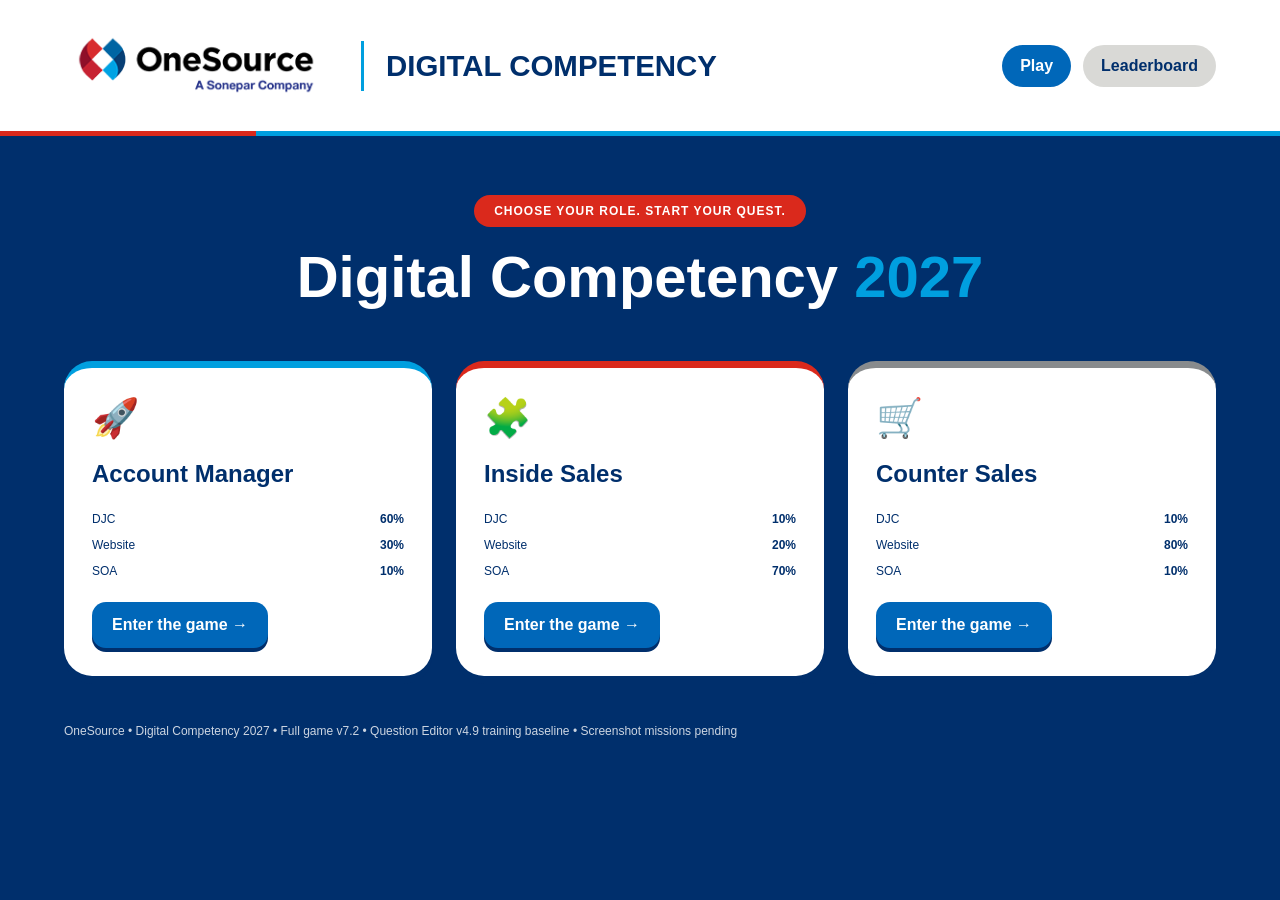
==== commit 43ee552e: "Add files via upload" ====
--- a/standalone.html
+++ b/standalone.html
@@ -33,15 +33,24 @@
 
 /* v6.8: brand red, bright blue and light neutrals restore visual variety. */
 body{background:#002F6C}.app{background:linear-gradient(135deg,#002F6C 0%,#00358E 60%,#002F6C 100%)}.hero h1 span{color:#009FDF}.hero .pill{background:#DA291C;color:white}.cards .card{border-top:7px solid #009FDF}.cards .card:nth-child(2){border-top-color:#DA291C}.cards .card:nth-child(3){border-top-color:#888B8D}.cards .card .blue{background:#0067B9}.hud{background:#D9D9D6;color:#002F6C;border-left:7px solid #DA291C}.hud strong{color:#002F6C}.progress{background:#B1B3B3}.progress div{background:#0067B9}.mission{border-top:7px solid #DA291C}.option.selected{background:#D9D9D6}.feedback{background:#0067B9;border-left:6px solid #009FDF}.gold{background:#DA291C;color:white}.gold:hover{background:#971B2F}.blue:hover{background:#00358E}.panel-nameplate{background:#00358E;border-left:5px solid #DA291C}.panel-cabinet{background:#B1B3B3}.breaker-row{background:#2C2A29}.breaker-on{background:#002F6C}.branch-sign{background:white!important;border:2px solid #B1B3B3!important;padding:7px 12px!important;top:-44px!important;height:58px;display:flex;align-items:center;justify-content:center}.branch-logo{display:block;width:100%;max-width:185px;height:auto;max-height:40px;object-fit:contain}.branch-building{background:#B1B3B3;border-color:#D9D9D6;border-top-color:#DA291C}.branch-window.lit:nth-child(odd){background:#009FDF}.branch-window.lit:nth-child(even){background:white}.fully-powered .branch-sign{box-shadow:0 0 16px #009FDF55}.branch-sky{background:#00358E}.branch-caption{background:#DA291C;color:white;padding:8px;bottom:0}.endgame{background:#D9D9D6;color:#002F6C;border:3px solid #DA291C;box-shadow:0 0 0 7px #0067B9,0 15px 35px #002F6C55}.endgame h1{color:#DA291C!important}.endgame-kicker{color:#0067B9}.endgame-player{color:#002F6C}.final-stats>div{background:white;border:2px solid #009FDF;border-top:6px solid #009FDF}.final-stats>div:nth-child(2){border-top-color:#DA291C}.final-stats>div:nth-child(3){background:#002F6C;color:white;border-color:#002F6C}.final-stats strong{color:#002F6C}.final-stats>div:nth-child(3) strong{color:white}.send-result{background:white;color:#002F6C;border-top:6px solid #0067B9}.send-result a{color:#0067B9}.email-button{border-color:#0067B9}.endgame .weights{background:white;border-radius:12px;padding:14px 18px}.arcade-heading h1{font-family:'Courier New',monospace!important;color:#009FDF;text-shadow:3px 3px 0 #DA291C;letter-spacing:4px}.arcade-board{background:#2C2A29;border:3px solid #009FDF;box-shadow:0 0 0 5px #00358E,0 0 22px #009FDF33;font-family:'Courier New',monospace!important}.arcade-columns{background:#DA291C;color:white;border-bottom:0;border-radius:7px;padding:14px 12px;letter-spacing:2px}.arcade-row{border-bottom:1px solid #63666A;border-left:4px solid #009FDF;margin-top:10px;background:#002F6C;border-radius:7px}.arcade-row:nth-child(3n){border-left-color:#DA291C;background:#00358E}.arcade-row:nth-child(3n+1){border-left-color:#B1B3B3;background:#2C2A29}.arcade-player{color:white}.player-marker{color:#009FDF}.arcade-row:nth-child(3n) .player-marker{color:#DA291C}.arcade-score{color:#009FDF;font-family:'Courier New',monospace!important;text-shadow:2px 2px 0 #002F6C}.arcade-details{color:white}.arcade-details small{color:#D9D9D6}.victory-flash h1{color:white;text-shadow:4px 4px 0 #DA291C}.victory-flash p{color:#009FDF}@media(max-width:600px){.arcade-heading h1{letter-spacing:2px}.branch-sign{padding:7px 10px!important}.endgame{padding:22px}.final-stats>div{min-width:100px}}
-</style></head><body><div id="app"></div><script>const CONTENT={"am":{"name":"Account Manager","time":10,"icon":"🚀","groups":{"DJC":60,"Website":30,"SOA":10},"questions":[{"id":"d1","category":"DJC","tool":"DJC","type":"choice","title":"Commodity or project?","prompt":"A customer wants to release commodity items from a large blanket order as they need them. Which tool would you point them to?","options":["Point them to DJC for the releases and ask their digital specialist to show them the project information available there.","Point them to the website blanket order tool and ask their digital specialist to show them how to release their items.","Point them to SOA for the releases and ask inside sales to give them access to the order-processing screen."],"key":"B","why":"The website blanket order tool is the right fit for commodity releases. Their digital specialist can show the customer how it works."},{"id":"d3","category":"DJC","tool":"DJC","type":"choice","title":"Shared project visibility","prompt":"A project manager keeps asking for material updates and a money sheet showing project financials. What would you suggest?","options":["Talk about DJC's 24/7 project access and connect them with their digital specialist to get started.","Talk about website product lists and connect them with their digital specialist to use those lists for project financials.","Talk about SOA's document processing and connect them with inside sales to use SOA as their shared project portal."],"key":"A","why":"DJC gives customers 24/7 access to project material and financials. Their digital specialist and PM team can help with setup and questions."},{"id":"d4","category":"DJC","tool":"DJC","type":"choice","title":"Permissions and communication","prompt":"Purchasing, project management and the field team need different access and a better way to stay on the same page. What DJC benefits would you highlight?","options":["Shared project information with the same permissions for everyone, making access easier to manage across purchasing and the field team.","Shared project information and access to financials so each user can track expenses, without needing personal support.","Shared project information with permissions for each user, so teams can see what they need and communicate faster and more accurately."],"key":"C","why":"DJC lets you set permissions for each user and helps teams communicate faster and more accurately. Personal support is still available."},{"id":"d5","category":"DJC","tool":"DJC","type":"choice","title":"Choose the primary solution","prompt":"A customer regularly sends a 40-line PO. The issue is the time we spend typing it in, not tracking a project. Which tool would you bring up?","options":["Encourage SOA with inside sales, while keeping the normal order review in place.","Bring up DJC with your digital specialist, using project releases to pull the line items from the customer's PO.","Bring up website blanket ordering with your digital specialist, using releases to process the PO the customer already sent."],"key":"A","why":"SOA helps us process the PO faster and more accurately. Inside sales still reviews it, and your digital specialist can help when things get tricky."},{"id":"pitch","category":"DJC","tool":"DJC","type":"write","title":"Pitch Studio","prompt":"In your words, what are the biggest advantages of DJC for our customers? How would you pitch it to a customer? Write 2-4 sentences.","options":[],"key":"Ungraded","why":"Your pitch is saved as you wrote it and isn't scored automatically. Think about 24/7 access to project material and financials, permissions for each user, and faster, more accurate communication between teams."},{"id":"w1","category":"Website","tool":"Website","type":"choice","title":"Website value","prompt":"A customer wants an easier way to handle everyday purchases. Which website features would you mention?","options":["Their pricing and availability, plus self-service quotes and orders. Their digital specialist can show them how to get started.","Their pricing and availability, plus access to SOA through the website. They can upload their own POs for internal processing.","Self-service quotes and orders, plus a shared view of project financials. They can use the website instead of setting up DJC."],"key":"A","why":"The website gives customers their pricing and availability, plus self-service quotes and orders. Their digital specialist can show them how to use it."},{"id":"w2","category":"Website","tool":"Website","type":"choice","title":"Repeat purchasing","prompt":"A customer wants to see what they bought over the last year and make repeat orders easier. Which website features would you mention?","options":["Custom product lists and SOA's match history, so they can use our previous product matches to look up their purchases.","The 12-month ordering history in FPP and custom product lists. Their digital specialist can show them how to use both.","The 12-month ordering history in FPP and DJC releases, so they can use project releases as their saved website lists."],"key":"B","why":"FPP shows 12 months of ordering history, and custom product lists help with repeat buys. Their digital specialist can walk the customer through both."},{"id":"w3","category":"Website","tool":"Website","type":"choice","title":"Account context","prompt":"A customer says the pricing or order history on the website doesn't look right. What should you check first?","options":["Check their login, then ask for a pricing correction before checking which account or job they're viewing.","Check their login, then use a coworker's account to compare the history while your digital specialist looks into it.","Check their login and selected account or job. If it still doesn't look right, contact your digital specialist."],"key":"C","why":"Start with the login and account or job. If those are right and the issue continues, contact your digital specialist. Don't use someone else's login."},{"id":"s1","category":"SOA","tool":"SOA","type":"choice","title":"SOA value","prompt":"How does using SOA to process a PO or bill of materials help our customers?","options":["We can process orders faster and more accurately by confirming or correcting the lines in SOA before sending them to Eclipse.","We can process orders faster, using a successful SOA upload to confirm the lines are accurate before sending them to Eclipse without editing.","We can process orders more accurately, while giving customers access to the SOA queue to check their project material and financials."],"key":"A","why":"SOA helps us process orders faster and more accurately. We upload the document, connect it to the customer and confirm or correct the lines before sending it to Eclipse. Your digital specialist can help with difficult cases."},{"id":"web_issue","category":"Website","tool":"Website","type":"choice","title":"Report a website issue","prompt":"You find a missing image, confusing description or an item you can't find on the website. What should you do?","options":["Email Web Support with the item details, what happened and a screenshot or link if available.","Ask the branch to stop using that item online until someone notices and fixes the listing.","Send the customer a different item and wait to report the issue until it affects another order."],"key":"A","why":"Email websupport@1sourcedist.com with enough detail to look into it. You can check with your digital specialist if you need help reporting the issue."},{"id":"access_form","category":"Website","tool":"Website","type":"choice","title":"Request customer access","prompt":"A customer wants access to the website or mobile app. How do you submit the request?","options":["Call the digital team and use the conversation instead of submitting the access form.","Email a named associate and have the customer choose their permissions in the message.","Use the Web & Mobile Access Form on the Digital Team intranet page and follow the submission process."],"key":"C","why":"Use the Web & Mobile Access Form on the Digital Team intranet page. Check with your digital specialist if you need help."},{"id":"lists_vs_fpp","category":"Website","tool":"Website","type":"choice","title":"Saved lists or purchase history?","prompt":"A customer wants to save a group of items for repeat buys, rather than just look at what they ordered before. Where would you point them?","options":["My Product Lists for saved groups of items; FPP for products from their ordering history.","Frequently Purchased Products for manually built lists; My Product Lists for their ordering history.","Orders and Quotes for saved product groups; My Product Lists only for shipment updates."],"key":"A","why":"My Product Lists helps with saved repeat-buy lists. FPP helps customers find products from their ordering history. Their digital specialist can show them both."},{"id":"pricing_source","category":"Website","tool":"Website","type":"choice","title":"Where website pricing comes from","prompt":"A customer's website price doesn't look right. What should you know before asking for help?","options":["The website uses pricing loaded in Eclipse for that customer, including item-specific or matrix pricing.","The website uses a separate price file, so Eclipse pricing does not help explain the customer price.","The website uses the last online order price, even when the customer pricing in Eclipse has changed."],"key":"A","why":"Start with the customer login and account, then the pricing loaded in Eclipse. Ask your digital specialist for help if the price still looks wrong."},{"id":"pricing_causes","category":"Website","tool":"Website","type":"choice","title":"Pricing issues","prompt":"The customer is signed in to the right account, but a price still looks wrong. What could explain it?","options":["Only the website image or description; customer pricing in Eclipse cannot affect the displayed price.","Missing or unmaintained pricing, a product override or an expired SPA agreement in the customer pricing.","Only the customer browser; an expired SPA agreement cannot affect the displayed price."],"key":"B","why":"Possible causes include missing pricing, overrides, unmaintained item pricing, expired SPAs and not being logged in as possible causes. Ask your digital specialist to help investigate."},{"id":"integration_handoff","category":"Website","tool":"Website","type":"choice","title":"Punchout, EDI and third-party tools","prompt":"A customer mentions Punchout, EDI, Elink, Ariba or Remarcable. Who should you involve?","options":["Start with Operations only and promise compatibility before asking the digital team about setup.","Check with your digital specialist or email Web Support; connect the customer with their digital specialist for the opportunity.","Start with a general ticket only and wait to involve the digital team until the customer has chosen a setup."],"key":"B","why":"Your digital specialist and websupport@1sourcedist.com are the support routes identified in this trainingzes. Gather the customer need rather than promising a setup."}]},"inside":{"name":"Inside Sales","time":20,"icon":"🧩","groups":{"DJC":10,"Website":20,"SOA":70},"questions":[{"id":"s2","category":"SOA","tool":"SOA","type":"choice","title":"Document intake","prompt":"You have a customer's bill of materials in a PDF. How can you get it into SOA?","options":["Type the PDF's lines into the email body, then connect the document to the customer and review the lines in SOA.","Drag and drop the PDF or email it as an attachment, then connect it to the customer and confirm or correct the lines in SOA.","Drag and drop the PDF or email it as an attachment, then connect it to the customer and send it to Eclipse without reviewing the lines."],"key":"B","why":"Drag and drop the document or email it as an attachment. Connect it to the customer in SOA, confirm or correct the lines in SOA, then send it to Eclipse."},{"id":"s3","category":"SOA","tool":"SOA","type":"order","title":"Workflow Builder","prompt":"Put these SOA steps in the order you would follow.","options":["Drag and drop the document into SOA or email it as an attachment.","Connect the document to an existing customer in SOA, or create the customer if needed.","Confirm or correct the lines in SOA against the original document.","Send the corrected document to Eclipse."],"key":"A > B > C > D","why":"Upload the document, connect it to the customer, confirm or correct the lines against the original, then send it to Eclipse."},{"id":"s4","category":"SOA","tool":"SOA","type":"choice","title":"Fix the document details","prompt":"SOA read \"Makita\" instead of \"Milwaukee\" from the uploaded PO. What should you do before sending it to Eclipse?","options":["Compare the line with the PO, then leave the description as it is because the document uploaded successfully.","Write the correct item on a separate note, then send the unchanged line to Eclipse and ask your digital specialist to fix it later.","Compare the line with the PO and correct it in SOA before sending it to Eclipse. The correction can help with future repeat documents."],"key":"C","why":"Correct the line in SOA so it matches the original PO, then send it to Eclipse. Corrections can help with repeat documents, but you should still review the lines each time."},{"id":"s5","category":"SOA","tool":"SOA","type":"choice","title":"Connect the customer","prompt":"You've uploaded a document, but the customer isn't in SOA. What should you do?","options":["Connect it to a customer with a similar name, then correct the lines and ask your digital specialist to change the customer afterward.","Add the customer using their shop account number or preferred ship-to (job account), then connect the document to them.","Leave the customer unconnected, then correct the lines and send the document to Eclipse so the customer can be added afterward."],"key":"B","why":"Connect the document to the customer in SOA. If the customer isn't there, add them. If you need to create the customer, use their shop account number or preferred ship-to."},{"id":"s6","category":"SOA","tool":"SOA","type":"choice","title":"Photo attachment or embedded image?","prompt":"A customer emails a photo of their material list pasted into the message body. How should you send that photo to SOA?","options":["Save the photo and attach it as a separate file when emailing it to SOA, so the material list is sent as an attachment.","Paste the photo into the email body. Keep it next to the customer's written instructions so SOA can read them together.","Forward the email as it is, leaving the photo in the message body so SOA can read it alongside the customer's instructions."],"key":"A","why":"Send the photo as an attachment, not pasted into the email body. If you're having trouble getting it into SOA, ask your digital specialist."},{"id":"s10","category":"SOA","tool":"SOA","type":"choice","title":"Repeat bills of materials","prompt":"Why is SOA a good fit for customers who send repeat bills of materials?","options":["It saves time typing repeat orders, so familiar documents can be connected to the customer and sent to Eclipse without checking the lines.","Once repeat material has been matched and corrections have been captured, SOA can save time compared with manually typing each order.","It keeps getting better when we upload documents, so uploading a repeat BOM is enough without connecting the customer or sending the corrected lines to Eclipse."],"key":"B","why":"SOA keeps getting better and can save time on repeat BOMs. Connect each document to the customer, confirm or correct the lines and send it to Eclipse, even when the document looks familiar."},{"id":"w1","category":"Website","tool":"Website","type":"choice","title":"Everyday website self-service","prompt":"Which everyday customer requests can we point to the website?","options":["Spec sheets, their pricing and availability, proof of delivery and accounting information they can look up without calling the branch.","Spec sheets, their pricing and availability, and access to our SOA queue so they can check the orders we're processing internally.","Proof of delivery, accounting information and permission settings so they can choose which accounts and information they have access to."],"key":"A","why":"The website is useful for spec sheets, pricing and availability, proof of delivery and accounting. Their digital specialist can demonstrate it or help with tricky questions."},{"id":"w2","category":"Website","tool":"Website","type":"choice","title":"Repeat buying and orders","prompt":"A customer wants to make quotes and orders online, look up past purchases and save items for repeat buys. What would you point out?","options":["Self-service quotes and orders, plus SOA's match history so they can use our matches to look up what they bought last year.","Self-service quotes and orders, 12 months of ordering history in FPP and custom product lists to make repeat buys easier.","Self-service quotes and orders, plus DJC releases so they can use project releases as their saved product lists on the website."],"key":"B","why":"Mention online quotes and orders, FPP's 12-month ordering history and custom product lists. Their digital specialist can show those features and the blanket order tool when needed."},{"id":"d3","category":"DJC","tool":"DJC","type":"choice","title":"Project visibility handoff","prompt":"A project customer wants to check material, releases, shipments and financials in one place. What should you suggest?","options":["DJC is a good fit for that project. Connect the customer with their digital specialist for setup and help.","Website product lists are a good fit for that project. Use them to give the team a shared view of material and financials.","SOA is a good fit for that project. Give the customer access to our processing queue to check shipments and financials."],"key":"A","why":"DJC is for projects. Connect the customer with their digital specialist and PM team for a demonstration, setup or project questions."},{"id":"web_issue","category":"Website","tool":"Website","type":"choice","title":"Report a website issue","prompt":"You find a missing image, confusing description or an item you can't find on the website. What should you do?","options":["Email Web Support with the item details, what happened and a screenshot or link if available.","Ask the branch to stop using that item online until someone notices and fixes the listing.","Send the customer a different item and wait to report the issue until it affects another order."],"key":"A","why":"Email websupport@1sourcedist.com with enough detail to look into it. You can check with your digital specialist if you need help reporting the issue."},{"id":"access_form","category":"Website","tool":"Website","type":"choice","title":"Request customer access","prompt":"A customer wants access to the website or mobile app. How do you submit the request?","options":["Call the digital team and use the conversation instead of submitting the access form.","Email a named associate and have the customer choose their permissions in the message.","Use the Web & Mobile Access Form on the Digital Team intranet page and follow the submission process."],"key":"C","why":"Use the Web & Mobile Access Form on the Digital Team intranet page. Check with your digital specialist if you need help."},{"id":"lists_vs_fpp","category":"Website","tool":"Website","type":"choice","title":"Saved lists or purchase history?","prompt":"A customer wants to save a group of items for repeat buys, rather than just look at what they ordered before. Where would you point them?","options":["My Product Lists for saved groups of items; FPP for products from their ordering history.","Frequently Purchased Products for manually built lists; My Product Lists for their ordering history.","Orders and Quotes for saved product groups; My Product Lists only for shipment updates."],"key":"A","why":"My Product Lists helps with saved repeat-buy lists. FPP helps customers find products from their ordering history. Their digital specialist can show them both."},{"id":"payment_nav","category":"Website","tool":"Website","type":"choice","title":"Pay an invoice","prompt":"A customer wants to pay an invoice online. Which option should they look for?","options":["Orders and Quotes, since viewing an order also gives every user access to invoice payments.","Manage and Pay Invoices, with the right payment permissions on their user account.","Digital Job Center, since project financial access automatically includes website payment access."],"key":"B","why":"Point the customer to Manage and Pay Invoices. Payment permissions still need to be enabled for that user."},{"id":"payment_permission","category":"Website","tool":"Website","type":"choice","title":"Payment permissions","prompt":"A customer can sign in but can't pay invoices online. What should you keep in mind?","options":["Every website user can pay invoices by default, so the issue must be the browser.","Seeing an invoice gives the user payment access, so the issue must be the invoice balance.","Payment access is not enabled for every user by default; check with your digital specialist for help."],"key":"C","why":"Signing in does not automatically give a user permission to pay invoices. Check with your digital specialist for help with the approved access process."},{"id":"shipment_window","category":"Website","tool":"Website","type":"choice","title":"Active Shipments window","prompt":"What time frame does the Active Shipments tile cover in this training?","options":["Seven days back and two days forward.","Two days back and seven days forward.","Twenty days back and twenty days forward."],"key":"A","why":"The supplied quiz baseline is seven days back and two days forward. Confirm this setting before using the question in the live game."},{"id":"calendar_date","category":"Website","tool":"Website","type":"choice","title":"Order Calendar date","prompt":"Which date on the sales order places it on the Order Management Calendar?","options":["The required date, even when the shipment date is different.","The backorder date, even when part of the order is shipping.","The shipment date, rather than the required or backorder date."],"key":"C","why":"This training uses the shipment date for the Order Management Calendar."},{"id":"pricing_source","category":"Website","tool":"Website","type":"choice","title":"Where website pricing comes from","prompt":"A customer's website price doesn't look right. What should you know before asking for help?","options":["The website uses pricing loaded in Eclipse for that customer, including item-specific or matrix pricing.","The website uses a separate price file, so Eclipse pricing does not help explain the customer price.","The website uses the last online order price, even when the customer pricing in Eclipse has changed."],"key":"A","why":"Start with the customer login and account, then the pricing loaded in Eclipse. Ask your digital specialist for help if the price still looks wrong."},{"id":"pricing_causes","category":"Website","tool":"Website","type":"choice","title":"Pricing issues","prompt":"The customer is signed in to the right account, but a price still looks wrong. What could explain it?","options":["Only the website image or description; customer pricing in Eclipse cannot affect the displayed price.","Missing or unmaintained pricing, a product override or an expired SPA agreement in the customer pricing.","Only the customer browser; an expired SPA agreement cannot affect the displayed price."],"key":"B","why":"Possible causes include missing pricing, overrides, unmaintained item pricing, expired SPAs and not being logged in as possible causes. Ask your digital specialist to help investigate."}]},"counter":{"name":"Counter Sales","time":15,"icon":"🛒","groups":{"DJC":7.5,"Website":82.5,"SOA":10},"questions":[{"id":"w1","category":"Website","tool":"Website","type":"choice","title":"Customer Quest","prompt":"A customer keeps calling for pricing and availability. What would you suggest?","options":["Point them to the website and connect them with their digital specialist to show them how to check pricing and availability.","Point them to DJC and connect them with their digital specialist to check everyday pricing and availability, even without a project.","Point them to SOA and connect them with inside sales to give them access to everyday pricing and availability."],"key":"A","why":"Point them to the website for their pricing and availability. Their digital specialist can show them how it works and help them get started."},{"id":"w4","category":"Website","tool":"Website","type":"choice","title":"Common self-service needs","prompt":"Which common requests can customers handle themselves on the website?","options":["Spec sheets, pricing and availability, proof of delivery and accounting information, instead of calling the branch for those everyday requests.","Spec sheets, pricing and availability, and access to our SOA queue, instead of calling the branch to check internal order processing.","Proof of delivery, accounting information and their own permission settings, instead of asking us to approve access to accounts."],"key":"A","why":"The website covers common needs like spec sheets, pricing and availability, proof of delivery and accounting. Their digital specialist can help with demonstrations or questions."},{"id":"w6","category":"Website","tool":"Website","type":"choice","title":"Commodity release challenge","prompt":"A customer mentions a large commodity buyout and wants an easier way to release items as they need them. What should you do?","options":["Connect them with their digital specialist to show them how SOA uploads can be used to release items from the buyout.","Connect them with their digital specialist to show them how the website blanket order tool can release items from the buyout.","Connect them with their digital specialist to set up a DJC project before offering a way to release items from the buyout."],"key":"B","why":"The website blanket order tool handles commodity releases. Connect the customer with their digital specialist to show them how to use it."},{"id":"w3","category":"Website","tool":"Website","type":"choice","title":"Website access request","prompt":"A customer wants access to their online account. What should you do next?","options":["Fill out the Web & Mobile Access Form, let the customer choose their permissions and send it to Digital Web Support.","Fill out the Web & Mobile Access Form, copy another customer's permissions without checking and send it to Digital Web Support.","Fill out the Web & Mobile Access Form and send it to Digital Web Support. Ask your digital specialist if you need help; customers don't choose their permissions."],"key":"C","why":"Use the Web & Mobile Access Form and send it to Digital Web Support. Customers don't choose their own permissions. Your digital specialist can help with access questions. The form is on the Digital Team intranet page."},{"id":"w5","category":"Website","tool":"Website","type":"choice","title":"Access rescue","prompt":"A customer can't get into the website account they need. What should you do?","options":["Find out what's happening and try a coworker's login. Contact your digital specialist if that doesn't get them in.","Find out what's happening and contact your digital specialist for help with access through the approved process.","Find out what's happening and request access to more accounts. Contact your digital specialist once the customer is back in."],"key":"B","why":"Find out what the customer is seeing, then contact your digital specialist. Don't share logins or request access to unrelated accounts. Digital Business support: websupport@1sourcedist.com."},{"id":"s12","category":"SOA","tool":"SOA","type":"choice","title":"Counter upload basics","prompt":"A contractor gives you a material list with several lines. How could you use SOA?","options":["Drag and drop the document or email it as an attachment, connect it to the customer, confirm or correct the lines and send it to Eclipse. Ask your digital specialist if needed.","Drag and drop the document or email it as an attachment, connect it to the customer and send it to Eclipse without reviewing the lines. Ask for help if an error is reported.","Type every line manually before uploading the document, then connect it to the customer and send it to Eclipse. Use that extra entry step for every material list."],"key":"A","why":"Upload by drag and drop or email attachment, connect the document to the customer, confirm or correct the lines, then send it to Eclipse. If the customer is missing, add them using their shop account number or preferred ship-to (job account). Manual entry is still an option when appropriate; ask your digital specialist if you need help."},{"id":"e1","category":"DJC","tool":"DJC","type":"choice","title":"Project handoff","prompt":"A customer asks about staged or stored material for an active project. Who should you connect them with?","options":["Their digital specialist and inside sales, using SOA's processing status to show the customer where their project shipment and material stand.","Their digital specialist and PM team, using DJC when it fits to help with project shipments and material.","Their digital specialist and the customer's purchasing team, using a website cart to show where their project shipment and material stand."],"key":"B","why":"Connect them with their digital specialist and PM team for project questions. The website is still useful for common requests like proof of delivery."},{"id":"e2","category":"Website","tool":"Website","type":"choice","title":"Spot the digital opportunity","prompt":"You're talking with a customer who might benefit from a digital solution. What should you do?","options":["Pick a likely tool and promise it will handle everything they need. Then ask their digital specialist to show them how it works.","Pick a likely tool and have them start using it before learning more about their needs. Then ask their digital specialist for a demonstration.","Find out what they're trying to do and connect them with their digital specialist. Help them explore the right tool while keeping personal support available."],"key":"C","why":"When a customer may benefit from a digital solution, connect them with their digital specialist. You can also check with your digital specialist for help identifying the right tool. Personal support stays available."},{"id":"web_issue","category":"Website","tool":"Website","type":"choice","title":"Report a website issue","prompt":"You find a missing image, confusing description or an item you can't find on the website. What should you do?","options":["Email Web Support with the item details, what happened and a screenshot or link if available.","Ask the branch to stop using that item online until someone notices and fixes the listing.","Send the customer a different item and wait to report the issue until it affects another order."],"key":"A","why":"Email websupport@1sourcedist.com with enough detail to look into it. You can check with your digital specialist if you need help reporting the issue."},{"id":"access_form","category":"Website","tool":"Website","type":"choice","title":"Request customer access","prompt":"A customer wants access to the website or mobile app. How do you submit the request?","options":["Call the digital team and use the conversation instead of submitting the access form.","Email a named associate and have the customer choose their permissions in the message.","Use the Web & Mobile Access Form on the Digital Team intranet page and follow the submission process."],"key":"C","why":"Use the Web & Mobile Access Form on the Digital Team intranet page. Check with your digital specialist if you need help."},{"id":"payment_nav","category":"Website","tool":"Website","type":"choice","title":"Pay an invoice","prompt":"A customer wants to pay an invoice online. Which option should they look for?","options":["Orders and Quotes, since viewing an order also gives every user access to invoice payments.","Manage and Pay Invoices, with the right payment permissions on their user account.","Digital Job Center, since project financial access automatically includes website payment access."],"key":"B","why":"Point the customer to Manage and Pay Invoices. Payment permissions still need to be enabled for that user."},{"id":"payment_permission","category":"Website","tool":"Website","type":"choice","title":"Payment permissions","prompt":"A customer can sign in but can't pay invoices online. What should you keep in mind?","options":["Every website user can pay invoices by default, so the issue must be the browser.","Seeing an invoice gives the user payment access, so the issue must be the invoice balance.","Payment access is not enabled for every user by default; check with your digital specialist for help."],"key":"C","why":"Signing in does not automatically give a user permission to pay invoices. Check with your digital specialist for help with the approved access process."},{"id":"shipment_status","category":"Website","tool":"Website","type":"choice","title":"Active Shipments statuses","prompt":"Which group includes the statuses available in the Active Shipments tile in this training?","options":["In fulfillment, ready for pickup and delivery in progress; complete and vendor fulfillment are excluded.","In fulfillment, ready for pickup, delivery in progress, fulfilling from vendor and complete.","Delivery in progress, complete and quote pending; pickup and vendor fulfillment are excluded."],"key":"B","why":"The statuses include in fulfillment, ready for pickup, delivery in progress, fulfilling from vendor and complete."},{"id":"pricing_source","category":"Website","tool":"Website","type":"choice","title":"Where website pricing comes from","prompt":"A customer's website price doesn't look right. What should you know before asking for help?","options":["The website uses pricing loaded in Eclipse for that customer, including item-specific or matrix pricing.","The website uses a separate price file, so Eclipse pricing does not help explain the customer price.","The website uses the last online order price, even when the customer pricing in Eclipse has changed."],"key":"A","why":"Start with the customer login and account, then the pricing loaded in Eclipse. Ask your digital specialist for help if the price still looks wrong."}]}};</script><script>const PUBLISHED_FINISHERS=[{"runId": "andrew-kenny-manual-entry", "firstName": "Andrew", "lastName": "Kenny", "location": "Northern CA", "role": "Digital Specialist", "roleKey": "host", "isHost": true, "participationPoints": 730, "tags": []}];</script><script>const app=document.getElementById('app');
+
+/* v7.1 integrated facade branding and a single continuous feeder cable. */
+.breaker-layout{position:relative;isolation:isolate;column-gap:46px}.panel-cabinet{position:relative;z-index:2}.power-preview{z-index:2}.power-cable{position:absolute;inset:0;width:100%;height:100%;overflow:visible;pointer-events:none;z-index:3}.power-cable path{fill:none;stroke-linecap:round;stroke-linejoin:round}.cable-jacket{stroke:#151515;stroke-width:18;filter:drop-shadow(0 3px 2px #002f6c)}.cable-highlight{stroke:#63666A;stroke-width:10}.cable-energy{stroke:#009FDF;stroke-width:3;opacity:0;stroke-dasharray:9 18}.energized .cable-energy{opacity:1;animation:cableFlow 2s linear infinite}.panel-cabinet:after{content:'';position:absolute;right:-15px;top:135px;width:17px;height:28px;border-radius:4px;background:#888B8D;border:3px solid #2C2A29;z-index:4}.branch-display{height:295px;border:0;border-radius:24px;background:linear-gradient(180deg,#00358E,#002F6C);box-shadow:inset 0 0 0 1px #0067B9}.branch-building{left:7%;right:7%;bottom:49px;height:164px;border:0;border-radius:10px 10px 0 0;background:#D9D9D6;box-shadow:inset 0 -10px 0 #888B8D}.roof-canopy{position:absolute;left:-5%;right:-5%;top:-6px;height:13px;border-radius:7px 7px 3px 3px;background:#DA291C;box-shadow:0 4px 0 #971B2F}.branch-sign.facade-brand{top:15px!important;left:7%;right:7%;height:48px;padding:8px 12px!important;background:#fff!important;border:0!important;border-radius:24px!important;box-shadow:none!important;z-index:2}.branch-logo{max-width:190px;max-height:34px;object-fit:contain}.branch-windows{padding:82px 15px 0;gap:7px}.branch-window{height:22px;border:2px solid #63666A;border-radius:4px}.branch-window.lit{border-color:#0067B9}.branch-door{height:30px;border-radius:5px 5px 0 0}.service-inlet{position:absolute;left:-9px;bottom:40px;width:18px;height:28px;background:#888B8D;border:3px solid #2C2A29;border-radius:4px;z-index:4}.branch-caption{border-radius:0 0 18px 18px;letter-spacing:1px}.fully-powered .facade-brand{box-shadow:0 0 0 3px #009FDF44!important}.endgame>.branch-display{height:310px;max-width:450px}.breaker-status.retry-status{color:#D9D9D6;font-size:10px}.breaker-title{padding-top:4px}.breaker-on .breaker-title{padding-top:10px}.power-preview>p{padding:0 10px}.branch-ground{bottom:45px}
+@keyframes cableFlow{to{stroke-dashoffset:-54}}@media(max-width:1050px){.breaker-layout{row-gap:66px}.panel-cabinet:after{right:16%;top:auto;bottom:-15px;width:28px;height:17px}.power-preview{position:static}.service-inlet{left:auto;right:12%;top:-15px;bottom:auto;width:28px;height:18px}.branch-display{overflow:visible}.branch-sky{border-radius:24px}.power-cable{z-index:3}.branch-caption{z-index:2}}@media(max-width:600px){.breaker-layout{row-gap:60px}.branch-sign.facade-brand{height:44px;top:17px!important;left:6%;right:6%}.branch-logo{max-width:175px;max-height:30px}.branch-display{height:285px}.branch-building{height:157px}.branch-windows{padding-top:77px}.cable-jacket{stroke-width:16}.cable-highlight{stroke-width:9}}@media(prefers-reduced-motion:reduce){.energized .cable-energy{animation:none}}
+</style></head><body><div id="app"></div><script>const CONTENT={"am":{"name":"Account Manager","time":10,"icon":"🚀","groups":{"DJC":60,"Website":30,"SOA":10},"questions":[{"id":"d1","category":"DJC","tool":"DJC","type":"choice","title":"Commodity or project?","prompt":"A customer wants to release commodity items from a large blanket order as they need them. Which tool would you point them to?","options":["Point them to DJC for the releases and ask their digital specialist to show them the project information available there.","Point them to the website blanket order tool and ask their digital specialist to show them how to release their items.","Point them to SOA for the releases and ask inside sales to give them access to the order-processing screen."],"key":"B","why":"The website blanket order tool is the right fit for commodity releases. Their digital specialist can show the customer how it works."},{"id":"d3","category":"DJC","tool":"DJC","type":"choice","title":"Shared project visibility","prompt":"A project manager keeps asking for material updates and a money sheet showing project financials. What would you suggest?","options":["Talk about DJC's 24/7 project access and connect them with their digital specialist to get started.","Talk about website product lists and connect them with their digital specialist to use those lists for project financials.","Talk about SOA's document processing and connect them with inside sales to use SOA as their shared project portal."],"key":"A","why":"DJC gives customers 24/7 access to project material and financials. Their digital specialist and PM team can help with setup and questions."},{"id":"d4","category":"DJC","tool":"DJC","type":"choice","title":"Permissions and communication","prompt":"Purchasing, project management and the field team need different access and a better way to stay on the same page. What DJC benefits would you highlight?","options":["Shared project information with the same permissions for everyone, making access easier to manage across purchasing and the field team.","Shared project information and access to financials so each user can track expenses, without needing personal support.","Shared project information with permissions for each user, so teams can see what they need and communicate faster and more accurately."],"key":"C","why":"DJC lets you set permissions for each user and helps teams communicate faster and more accurately. Personal support is still available."},{"id":"d5","category":"DJC","tool":"DJC","type":"choice","title":"Choose the primary solution","prompt":"A customer regularly sends a 40-line PO. The issue is the time we spend typing it in, not tracking a project. Which tool would you bring up?","options":["Encourage SOA with inside sales, while keeping the normal order review in place.","Bring up DJC with your digital specialist, using project releases to pull the line items from the customer's PO.","Bring up website blanket ordering with your digital specialist, using releases to process the PO the customer already sent."],"key":"A","why":"SOA helps us process the PO faster and more accurately. Inside sales still reviews it, and your digital specialist can help when things get tricky."},{"id":"pitch","category":"DJC","tool":"DJC","type":"write","title":"Pitch Studio","prompt":"In your words, what are the biggest advantages of DJC for our customers? How would you pitch it to a customer? Write 2-4 sentences.","options":[],"key":"Ungraded","why":"Your pitch is saved as you wrote it and isn't scored automatically. Think about 24/7 access to project material and financials, permissions for each user, and faster, more accurate communication between teams."},{"id":"w1","category":"Website","tool":"Website","type":"choice","title":"Website value","prompt":"A customer wants an easier way to handle everyday purchases. Which website features would you mention?","options":["Their pricing and availability, plus self-service quotes and orders. Their digital specialist can show them how to get started.","Their pricing and availability, plus access to SOA through the website. They can upload their own POs for internal processing.","Self-service quotes and orders, plus a shared view of project financials. They can use the website instead of setting up DJC."],"key":"A","why":"The website gives customers their pricing and availability, plus self-service quotes and orders. Their digital specialist can show them how to use it."},{"id":"w2","category":"Website","tool":"Website","type":"choice","title":"Repeat purchasing","prompt":"A customer wants to see what they bought over the last year and make repeat orders easier. Which website features would you mention?","options":["Custom product lists and SOA's match history, so they can use our previous product matches to look up their purchases.","The 12-month ordering history in FPP and custom product lists. Their digital specialist can show them how to use both.","The 12-month ordering history in FPP and DJC releases, so they can use project releases as their saved website lists."],"key":"B","why":"FPP shows 12 months of ordering history, and custom product lists help with repeat buys. Their digital specialist can walk the customer through both."},{"id":"w3","category":"Website","tool":"Website","type":"choice","title":"Account context","prompt":"A customer says the pricing or order history on the website doesn't look right. What should you check first?","options":["Check their login, then ask for a pricing correction before checking which account or job they're viewing.","Check their login, then use a coworker's account to compare the history while your digital specialist looks into it.","Check their login and selected account or job. If it still doesn't look right, contact your digital specialist."],"key":"C","why":"Start with the login and account or job. If those are right and the issue continues, contact your digital specialist. Don't use someone else's login."},{"id":"s1","category":"SOA","tool":"SOA","type":"choice","title":"SOA value","prompt":"How does using SOA to process a PO or bill of materials help our customers?","options":["We can process orders faster and more accurately by confirming or correcting the lines in SOA before sending them to Eclipse.","We can process orders faster, using a successful SOA upload to confirm the lines are accurate before sending them to Eclipse without editing.","We can process orders more accurately, while giving customers access to the SOA queue to check their project material and financials."],"key":"A","why":"SOA helps us process orders faster and more accurately. We upload the document, connect it to the customer and confirm or correct the lines before sending it to Eclipse. Your digital specialist can help with difficult cases."},{"id":"web_issue","category":"Website","tool":"Website","type":"choice","title":"Report a website issue","prompt":"You find a missing image, confusing description or an item you can't find on the website. What should you do?","options":["Email Web Support with the item details, what happened and a screenshot or link if available.","Ask the branch to stop using that item online until someone notices and fixes the listing.","Send the customer a different item and wait to report the issue until it affects another order."],"key":"A","why":"Email websupport@1sourcedist.com with enough detail to look into it. You can check with your digital specialist if you need help reporting the issue."},{"id":"access_form","category":"Website","tool":"Website","type":"choice","title":"Request customer access","prompt":"A customer wants access to the website or mobile app. How do you submit the request?","options":["Call the digital team and use the conversation instead of submitting the access form.","Email a named associate and have the customer choose their permissions in the message.","Use the Web & Mobile Access Form on the Digital Team intranet page and follow the submission process."],"key":"C","why":"Use the Web & Mobile Access Form on the Digital Team intranet page. Check with your digital specialist if you need help."},{"id":"lists_vs_fpp","category":"Website","tool":"Website","type":"choice","title":"Saved lists or purchase history?","prompt":"A customer wants to save a group of items for repeat buys, rather than just look at what they ordered before. Where would you point them?","options":["My Product Lists for saved groups of items; FPP for products from their ordering history.","Frequently Purchased Products for manually built lists; My Product Lists for their ordering history.","Orders and Quotes for saved product groups; My Product Lists only for shipment updates."],"key":"A","why":"My Product Lists helps with saved repeat-buy lists. FPP helps customers find products from their ordering history. Their digital specialist can show them both."},{"id":"pricing_source","category":"Website","tool":"Website","type":"choice","title":"Where website pricing comes from","prompt":"A customer's website price doesn't look right. What should you know before asking for help?","options":["The website uses pricing loaded in Eclipse for that customer, including item-specific or matrix pricing.","The website uses a separate price file, so Eclipse pricing does not help explain the customer price.","The website uses the last online order price, even when the customer pricing in Eclipse has changed."],"key":"A","why":"Start with the customer login and account, then the pricing loaded in Eclipse. Ask your digital specialist for help if the price still looks wrong."},{"id":"pricing_causes","category":"Website","tool":"Website","type":"choice","title":"Pricing issues","prompt":"The customer is signed in to the right account, but a price still looks wrong. What could explain it?","options":["Only the website image or description; customer pricing in Eclipse cannot affect the displayed price.","Missing or unmaintained pricing, a product override or an expired SPA agreement in the customer pricing.","Only the customer browser; an expired SPA agreement cannot affect the displayed price."],"key":"B","why":"Possible causes include missing pricing, overrides, unmaintained item pricing, expired SPAs and not being logged in as possible causes. Ask your digital specialist to help investigate."},{"id":"integration_handoff","category":"Website","tool":"Website","type":"choice","title":"Punchout, EDI and third-party tools","prompt":"A customer mentions Punchout, EDI, Elink, Ariba or Remarcable. Who should you involve?","options":["Start with Operations only and promise compatibility before asking the digital team about setup.","Check with your digital specialist or email Web Support; connect the customer with their digital specialist for the opportunity.","Start with a general ticket only and wait to involve the digital team until the customer has chosen a setup."],"key":"B","why":"Your digital specialist and websupport@1sourcedist.com are the support routes identified in this trainingzes. Gather the customer need rather than promising a setup."}]},"inside":{"name":"Inside Sales","time":20,"icon":"🧩","groups":{"DJC":10,"Website":20,"SOA":70},"questions":[{"id":"s2","category":"SOA","tool":"SOA","type":"choice","title":"Document intake","prompt":"You have a customer's bill of materials in a PDF. How can you get it into SOA?","options":["Type the PDF's lines into the email body, then connect the document to the customer and review the lines in SOA.","Drag and drop the PDF or email it as an attachment, then connect it to the customer and confirm or correct the lines in SOA.","Drag and drop the PDF or email it as an attachment, then connect it to the customer and send it to Eclipse without reviewing the lines."],"key":"B","why":"Drag and drop the document or email it as an attachment. Connect it to the customer in SOA, confirm or correct the lines in SOA, then send it to Eclipse."},{"id":"s3","category":"SOA","tool":"SOA","type":"order","title":"Workflow Builder","prompt":"Put these SOA steps in the order you would follow.","options":["Drag and drop the document into SOA or email it as an attachment.","Connect the document to an existing customer in SOA, or create the customer if needed.","Confirm or correct the lines in SOA against the original document.","Send the corrected document to Eclipse."],"key":"A > B > C > D","why":"Upload the document, connect it to the customer, confirm or correct the lines against the original, then send it to Eclipse."},{"id":"s4","category":"SOA","tool":"SOA","type":"choice","title":"Fix the document details","prompt":"SOA read \"Makita\" instead of \"Milwaukee\" from the uploaded PO. What should you do before sending it to Eclipse?","options":["Compare the line with the PO, then leave the description as it is because the document uploaded successfully.","Write the correct item on a separate note, then send the unchanged line to Eclipse and ask your digital specialist to fix it later.","Compare the line with the PO and correct it in SOA before sending it to Eclipse. The correction can help with future repeat documents."],"key":"C","why":"Correct the line in SOA so it matches the original PO, then send it to Eclipse. Corrections can help with repeat documents, but you should still review the lines each time."},{"id":"s5","category":"SOA","tool":"SOA","type":"choice","title":"Connect the customer","prompt":"You've uploaded a document, but the customer isn't in SOA. What should you do?","options":["Connect it to a customer with a similar name, then correct the lines and ask your digital specialist to change the customer afterward.","Add the customer using their shop account number or preferred ship-to (job account), then connect the document to them.","Leave the customer unconnected, then correct the lines and send the document to Eclipse so the customer can be added afterward."],"key":"B","why":"Connect the document to the customer in SOA. If the customer isn't there, add them. If you need to create the customer, use their shop account number or preferred ship-to."},{"id":"s6","category":"SOA","tool":"SOA","type":"choice","title":"Photo attachment or embedded image?","prompt":"A customer emails a photo of their material list pasted into the message body. How should you send that photo to SOA?","options":["Save the photo and attach it as a separate file when emailing it to SOA, so the material list is sent as an attachment.","Paste the photo into the email body. Keep it next to the customer's written instructions so SOA can read them together.","Forward the email as it is, leaving the photo in the message body so SOA can read it alongside the customer's instructions."],"key":"A","why":"Send the photo as an attachment, not pasted into the email body. If you're having trouble getting it into SOA, ask your digital specialist."},{"id":"s10","category":"SOA","tool":"SOA","type":"choice","title":"Repeat bills of materials","prompt":"Why is SOA a good fit for customers who send repeat bills of materials?","options":["It saves time typing repeat orders, so familiar documents can be connected to the customer and sent to Eclipse without checking the lines.","Once repeat material has been matched and corrections have been captured, SOA can save time compared with manually typing each order.","It keeps getting better when we upload documents, so uploading a repeat BOM is enough without connecting the customer or sending the corrected lines to Eclipse."],"key":"B","why":"SOA keeps getting better and can save time on repeat BOMs. Connect each document to the customer, confirm or correct the lines and send it to Eclipse, even when the document looks familiar."},{"id":"w1","category":"Website","tool":"Website","type":"choice","title":"Everyday website self-service","prompt":"Which everyday customer requests can we point to the website?","options":["Spec sheets, their pricing and availability, proof of delivery and accounting information they can look up without calling the branch.","Spec sheets, their pricing and availability, and access to our SOA queue so they can check the orders we're processing internally.","Proof of delivery, accounting information and permission settings so they can choose which accounts and information they have access to."],"key":"A","why":"The website is useful for spec sheets, pricing and availability, proof of delivery and accounting. Their digital specialist can demonstrate it or help with tricky questions."},{"id":"w2","category":"Website","tool":"Website","type":"choice","title":"Repeat buying and orders","prompt":"A customer wants to make quotes and orders online, look up past purchases and save items for repeat buys. What would you point out?","options":["Self-service quotes and orders, plus SOA's match history so they can use our matches to look up what they bought last year.","Self-service quotes and orders, 12 months of ordering history in FPP and custom product lists to make repeat buys easier.","Self-service quotes and orders, plus DJC releases so they can use project releases as their saved product lists on the website."],"key":"B","why":"Mention online quotes and orders, FPP's 12-month ordering history and custom product lists. Their digital specialist can show those features and the blanket order tool when needed."},{"id":"d3","category":"DJC","tool":"DJC","type":"choice","title":"Project visibility handoff","prompt":"A project customer wants to check material, releases, shipments and financials in one place. What should you suggest?","options":["DJC is a good fit for that project. Connect the customer with their digital specialist for setup and help.","Website product lists are a good fit for that project. Use them to give the team a shared view of material and financials.","SOA is a good fit for that project. Give the customer access to our processing queue to check shipments and financials."],"key":"A","why":"DJC is for projects. Connect the customer with their digital specialist and PM team for a demonstration, setup or project questions."},{"id":"web_issue","category":"Website","tool":"Website","type":"choice","title":"Report a website issue","prompt":"You find a missing image, confusing description or an item you can't find on the website. What should you do?","options":["Email Web Support with the item details, what happened and a screenshot or link if available.","Ask the branch to stop using that item online until someone notices and fixes the listing.","Send the customer a different item and wait to report the issue until it affects another order."],"key":"A","why":"Email websupport@1sourcedist.com with enough detail to look into it. You can check with your digital specialist if you need help reporting the issue."},{"id":"access_form","category":"Website","tool":"Website","type":"choice","title":"Request customer access","prompt":"A customer wants access to the website or mobile app. How do you submit the request?","options":["Call the digital team and use the conversation instead of submitting the access form.","Email a named associate and have the customer choose their permissions in the message.","Use the Web & Mobile Access Form on the Digital Team intranet page and follow the submission process."],"key":"C","why":"Use the Web & Mobile Access Form on the Digital Team intranet page. Check with your digital specialist if you need help."},{"id":"lists_vs_fpp","category":"Website","tool":"Website","type":"choice","title":"Saved lists or purchase history?","prompt":"A customer wants to save a group of items for repeat buys, rather than just look at what they ordered before. Where would you point them?","options":["My Product Lists for saved groups of items; FPP for products from their ordering history.","Frequently Purchased Products for manually built lists; My Product Lists for their ordering history.","Orders and Quotes for saved product groups; My Product Lists only for shipment updates."],"key":"A","why":"My Product Lists helps with saved repeat-buy lists. FPP helps customers find products from their ordering history. Their digital specialist can show them both."},{"id":"payment_nav","category":"Website","tool":"Website","type":"choice","title":"Pay an invoice","prompt":"A customer wants to pay an invoice online. Which option should they look for?","options":["Orders and Quotes, since viewing an order also gives every user access to invoice payments.","Manage and Pay Invoices, with the right payment permissions on their user account.","Digital Job Center, since project financial access automatically includes website payment access."],"key":"B","why":"Point the customer to Manage and Pay Invoices. Payment permissions still need to be enabled for that user."},{"id":"payment_permission","category":"Website","tool":"Website","type":"choice","title":"Payment permissions","prompt":"A customer can sign in but can't pay invoices online. What should you keep in mind?","options":["Every website user can pay invoices by default, so the issue must be the browser.","Seeing an invoice gives the user payment access, so the issue must be the invoice balance.","Payment access is not enabled for every user by default; check with your digital specialist for help."],"key":"C","why":"Signing in does not automatically give a user permission to pay invoices. Check with your digital specialist for help with the approved access process."},{"id":"shipment_window","category":"Website","tool":"Website","type":"choice","title":"Active Shipments window","prompt":"What time frame does the Active Shipments tile cover in this training?","options":["Seven days back and two days forward.","Two days back and seven days forward.","Twenty days back and twenty days forward."],"key":"A","why":"The supplied quiz baseline is seven days back and two days forward. Confirm this setting before using the question in the live game."},{"id":"calendar_date","category":"Website","tool":"Website","type":"choice","title":"Order Calendar date","prompt":"Which date on the sales order places it on the Order Management Calendar?","options":["The required date, even when the shipment date is different.","The backorder date, even when part of the order is shipping.","The shipment date, rather than the required or backorder date."],"key":"C","why":"This training uses the shipment date for the Order Management Calendar."},{"id":"pricing_source","category":"Website","tool":"Website","type":"choice","title":"Where website pricing comes from","prompt":"A customer's website price doesn't look right. What should you know before asking for help?","options":["The website uses pricing loaded in Eclipse for that customer, including item-specific or matrix pricing.","The website uses a separate price file, so Eclipse pricing does not help explain the customer price.","The website uses the last online order price, even when the customer pricing in Eclipse has changed."],"key":"A","why":"Start with the customer login and account, then the pricing loaded in Eclipse. Ask your digital specialist for help if the price still looks wrong."},{"id":"pricing_causes","category":"Website","tool":"Website","type":"choice","title":"Pricing issues","prompt":"The customer is signed in to the right account, but a price still looks wrong. What could explain it?","options":["Only the website image or description; customer pricing in Eclipse cannot affect the displayed price.","Missing or unmaintained pricing, a product override or an expired SPA agreement in the customer pricing.","Only the customer browser; an expired SPA agreement cannot affect the displayed price."],"key":"B","why":"Possible causes include missing pricing, overrides, unmaintained item pricing, expired SPAs and not being logged in as possible causes. Ask your digital specialist to help investigate."}]},"counter":{"name":"Counter Sales","time":15,"icon":"🛒","groups":{"DJC":10,"Website":80,"SOA":10},"questions":[{"id":"w1","category":"Website","tool":"Website","type":"choice","title":"Customer Quest","prompt":"A customer keeps calling for pricing and availability. What would you suggest?","options":["Point them to the website and connect them with their digital specialist to show them how to check pricing and availability.","Point them to DJC and connect them with their digital specialist to check everyday pricing and availability, even without a project.","Point them to SOA and connect them with inside sales to give them access to everyday pricing and availability."],"key":"A","why":"Point them to the website for their pricing and availability. Their digital specialist can show them how it works and help them get started."},{"id":"w4","category":"Website","tool":"Website","type":"choice","title":"Common self-service needs","prompt":"Which common requests can customers handle themselves on the website?","options":["Spec sheets, pricing and availability, proof of delivery and accounting information, instead of calling the branch for those everyday requests.","Spec sheets, pricing and availability, and access to our SOA queue, instead of calling the branch to check internal order processing.","Proof of delivery, accounting information and their own permission settings, instead of asking us to approve access to accounts."],"key":"A","why":"The website covers common needs like spec sheets, pricing and availability, proof of delivery and accounting. Their digital specialist can help with demonstrations or questions."},{"id":"w6","category":"Website","tool":"Website","type":"choice","title":"Commodity release challenge","prompt":"A customer mentions a large commodity buyout and wants an easier way to release items as they need them. What should you do?","options":["Connect them with their digital specialist to show them how SOA uploads can be used to release items from the buyout.","Connect them with their digital specialist to show them how the website blanket order tool can release items from the buyout.","Connect them with their digital specialist to set up a DJC project before offering a way to release items from the buyout."],"key":"B","why":"The website blanket order tool handles commodity releases. Connect the customer with their digital specialist to show them how to use it."},{"id":"w3","category":"Website","tool":"Website","type":"choice","title":"Website access request","prompt":"A customer wants access to their online account. What should you do next?","options":["Fill out the Web & Mobile Access Form, let the customer choose their permissions and send it to Digital Web Support.","Fill out the Web & Mobile Access Form, copy another customer's permissions without checking and send it to Digital Web Support.","Fill out the Web & Mobile Access Form and send it to Digital Web Support. Ask your digital specialist if you need help; customers don't choose their permissions."],"key":"C","why":"Use the Web & Mobile Access Form and send it to Digital Web Support. Customers don't choose their own permissions. Your digital specialist can help with access questions. The form is on the Digital Team intranet page."},{"id":"w5","category":"Website","tool":"Website","type":"choice","title":"Access rescue","prompt":"A customer can't get into the website account they need. What should you do?","options":["Find out what's happening and try a coworker's login. Contact your digital specialist if that doesn't get them in.","Find out what's happening and contact your digital specialist for help with access through the approved process.","Find out what's happening and request access to more accounts. Contact your digital specialist once the customer is back in."],"key":"B","why":"Find out what the customer is seeing, then contact your digital specialist. Don't share logins or request access to unrelated accounts. Digital Business support: websupport@1sourcedist.com."},{"id":"s12","category":"SOA","tool":"SOA","type":"choice","title":"Counter upload basics","prompt":"A contractor gives you a material list with several lines. How could you use SOA?","options":["Drag and drop the document or email it as an attachment, connect it to the customer, confirm or correct the lines and send it to Eclipse. Ask your digital specialist if needed.","Drag and drop the document or email it as an attachment, connect it to the customer and send it to Eclipse without reviewing the lines. Ask for help if an error is reported.","Type every line manually before uploading the document, then connect it to the customer and send it to Eclipse. Use that extra entry step for every material list."],"key":"A","why":"Upload by drag and drop or email attachment, connect the document to the customer, confirm or correct the lines, then send it to Eclipse. If the customer is missing, add them using their shop account number or preferred ship-to (job account). Manual entry is still an option when appropriate; ask your digital specialist if you need help."},{"id":"e1","category":"DJC","tool":"DJC","type":"choice","title":"Project handoff","prompt":"A customer asks about staged or stored material for an active project. Who should you connect them with?","options":["Their digital specialist and inside sales, using SOA's processing status to show the customer where their project shipment and material stand.","Their digital specialist and PM team, using DJC when it fits to help with project shipments and material.","Their digital specialist and the customer's purchasing team, using a website cart to show where their project shipment and material stand."],"key":"B","why":"Connect them with their digital specialist and PM team for project questions. The website is still useful for common requests like proof of delivery."},{"id":"e2","category":"Website","tool":"Website","type":"choice","title":"Spot the digital opportunity","prompt":"You're talking with a customer who might benefit from a digital solution. What should you do?","options":["Pick a likely tool and promise it will handle everything they need. Then ask their digital specialist to show them how it works.","Pick a likely tool and have them start using it before learning more about their needs. Then ask their digital specialist for a demonstration.","Find out what they're trying to do and connect them with their digital specialist. Help them explore the right tool while keeping personal support available."],"key":"C","why":"When a customer may benefit from a digital solution, connect them with their digital specialist. You can also check with your digital specialist for help identifying the right tool. Personal support stays available."},{"id":"web_issue","category":"Website","tool":"Website","type":"choice","title":"Report a website issue","prompt":"You find a missing image, confusing description or an item you can't find on the website. What should you do?","options":["Email Web Support with the item details, what happened and a screenshot or link if available.","Ask the branch to stop using that item online until someone notices and fixes the listing.","Send the customer a different item and wait to report the issue until it affects another order."],"key":"A","why":"Email websupport@1sourcedist.com with enough detail to look into it. You can check with your digital specialist if you need help reporting the issue."},{"id":"access_form","category":"Website","tool":"Website","type":"choice","title":"Request customer access","prompt":"A customer wants access to the website or mobile app. How do you submit the request?","options":["Call the digital team and use the conversation instead of submitting the access form.","Email a named associate and have the customer choose their permissions in the message.","Use the Web & Mobile Access Form on the Digital Team intranet page and follow the submission process."],"key":"C","why":"Use the Web & Mobile Access Form on the Digital Team intranet page. Check with your digital specialist if you need help."},{"id":"payment_nav","category":"Website","tool":"Website","type":"choice","title":"Pay an invoice","prompt":"A customer wants to pay an invoice online. Which option should they look for?","options":["Orders and Quotes, since viewing an order also gives every user access to invoice payments.","Manage and Pay Invoices, with the right payment permissions on their user account.","Digital Job Center, since project financial access automatically includes website payment access."],"key":"B","why":"Point the customer to Manage and Pay Invoices. Payment permissions still need to be enabled for that user."},{"id":"payment_permission","category":"Website","tool":"Website","type":"choice","title":"Payment permissions","prompt":"A customer can sign in but can't pay invoices online. What should you keep in mind?","options":["Every website user can pay invoices by default, so the issue must be the browser.","Seeing an invoice gives the user payment access, so the issue must be the invoice balance.","Payment access is not enabled for every user by default; check with your digital specialist for help."],"key":"C","why":"Signing in does not automatically give a user permission to pay invoices. Check with your digital specialist for help with the approved access process."},{"id":"shipment_status","category":"Website","tool":"Website","type":"choice","title":"Active Shipments statuses","prompt":"Which group includes the statuses available in the Active Shipments tile in this training?","options":["In fulfillment, ready for pickup and delivery in progress; complete and vendor fulfillment are excluded.","In fulfillment, ready for pickup, delivery in progress, fulfilling from vendor and complete.","Delivery in progress, complete and quote pending; pickup and vendor fulfillment are excluded."],"key":"B","why":"The statuses include in fulfillment, ready for pickup, delivery in progress, fulfilling from vendor and complete."},{"id":"pricing_source","category":"Website","tool":"Website","type":"choice","title":"Where website pricing comes from","prompt":"A customer's website price doesn't look right. What should you know before asking for help?","options":["The website uses pricing loaded in Eclipse for that customer, including item-specific or matrix pricing.","The website uses a separate price file, so Eclipse pricing does not help explain the customer price.","The website uses the last online order price, even when the customer pricing in Eclipse has changed."],"key":"A","why":"Start with the customer login and account, then the pricing loaded in Eclipse. Ask your digital specialist for help if the price still looks wrong."}]}};</script><script>// Andrew is a manually assigned arcade entry, 100 above the game maximum.
+const PUBLISHED_FINISHERS=[{"runId": "andrew-kenny-manual-entry", "firstName": "Andrew", "lastName": "Kenny", "location": "Northern CA", "role": "Digital Specialist", "roleKey": "host", "isHost": true, "participationPoints": 1100, "tags": []}];</script><script>const app=document.getElementById('app');
 const state={tab:'home',role:null,profile:{firstName:'',lastName:'',branchNumber:''},answers:{},first:{},mission:null,phase:'map',pick:null,order:[],pitch:'',hint:false,run:'',finished:null,mapOrder:[],search:'',filter:'all',notice:'',cleared:{},mapScroll:0};
 const colors={DJC:'#0067b9',Website:'#007396',SOA:'#485cc7',Routing:'#008578'};
 const esc=x=>String(x??'').replace(/[&<>"']/g,c=>({'&':'&amp;','<':'&lt;','>':'&gt;','"':'&quot;',"'":'&#39;'}[c]));
 const role=()=>CONTENT[state.role],items=()=>role()?.questions||[],mission=()=>items().find(q=>q.id===state.mission),count=()=>items().filter(q=>state.first[q.id]).length,complete=()=>items().length>0&&count()===items().length;
 function score(){return Math.round(Object.entries(role().groups).reduce((s,[cat,w])=>{const qs=items().filter(q=>q.category===cat&&q.type!=='write');return s+w*qs.filter(q=>state.first[q.id]?.correct).length/qs.length},0))}
-const MAX_PARTICIPATION_POINTS=630;
+const MAX_PARTICIPATION_POINTS=1000;
 const missionPoints=()=>items().length?MAX_PARTICIPATION_POINTS/items().length:0;
-const participationPoints=()=>count()*missionPoints();
+const participationPoints=()=>Math.round(count()*missionPoints()*0.10);
+function accuracyFraction(){return Object.entries(role().groups).reduce((sum,[cat,w])=>{const qs=items().filter(q=>q.category===cat&&q.type!=='write');return sum+(qs.length?w/100*qs.filter(q=>state.first[q.id]?.correct).length/qs.length:0)},0)}
+const correctAnswerPoints=()=>Math.round(MAX_PARTICIPATION_POINTS*0.90*accuracyFraction());
+const totalPoints=()=>Math.round(count()*missionPoints()*0.10+MAX_PARTICIPATION_POINTS*0.90*accuracyFraction());
+const allPowered=()=>items().length>0&&items().every(q=>state.cleared[q.id]);
 const grade=()=>score()>=85?'Proficient':score()>=70?'Competent':'Needs work';
 function key(){return 'dc2027-site-v6.3:'+JSON.stringify([state.profile.firstName.toLowerCase(),state.profile.lastName.toLowerCase(),state.profile.branchNumber,state.role])}
 function save(){try{localStorage.setItem(key(),JSON.stringify({answers:state.answers,first:state.first,run:state.run,finished:state.finished,mapOrder:state.mapOrder,cleared:state.cleared}))}catch{state.notice='Browser saving unavailable. Keep this tab open and export at completion.'}}
@@ -52,8 +61,8 @@
 function entry(e){e.preventDefault();const f=new FormData(e.target);state.profile={firstName:f.get('firstName').trim(),lastName:f.get('lastName').trim(),branchNumber:f.get('branchNumber').trim()};if(!state.profile.firstName||!state.profile.lastName||!/^\d+$/.test(state.profile.branchNumber))return;let old;try{old=JSON.parse(localStorage.getItem(key())||'null')}catch{}if(old){state.pending=old;document.getElementById('resume').innerHTML='<p>A saved run exists for this name, branch and role.</p><button type="button" class="gold" data-action="resume">Resume</button> <button type="button" class="blue" data-action="new">New run</button>'}else start(null)}
 function play(id){const q=items().find(q=>q.id===id);if(!q)return;state.mapScroll=window.scrollY;state.mission=id;state.phase='play';state.pick=null;state.order=q.type==='order'?[2,0,3,1]:[];state.pitch=state.answers[id]?.response||'';state.hint=false;render();window.scrollTo(0,0)}
 function back(){state.phase='map';state.mission=null;save();render();requestAnimationFrame(()=>window.scrollTo({top:state.mapScroll||0,behavior:'instant'}))}
-function submit(){const q=mission();if(state.phase!=='play'||(q.type==='choice'&&state.pick===null)||(q.type==='write'&&state.pitch.trim().split(/\s+/).filter(Boolean).length<20))return;const correct=q.type==='write'?null:q.type==='order'?state.order.join(',')==='0,1,2,3':String.fromCharCode(65+state.pick)===q.key;const a={questionId:q.id,type:q.type,correct,assisted:state.hint,...(q.type==='write'?{response:state.pitch.trim(),reviewStatus:'pending-human-review'}:{selected:q.type==='order'?[...state.order]:state.pick})};state.answers[q.id]=a;if(correct||q.type==='write')state.cleared[q.id]=true;if(!state.first[q.id])state.first[q.id]={...a};if(complete()&&!state.finished)state.finished=new Date().toISOString();state.phase='feedback';save();if(complete()){finish();return}render()}
-function download(){if(!complete())return;const tags=['🎉 Quest completed','🧭 Expanded map explored',...(state.first.pitch?['🎙️ Pitch submitted']:[]),...(items().some(q=>q.type==='order')?['🧩 Workflow played']:[])];const publicBoardRecord={runId:state.run,...state.profile,roleKey:state.role,completedAt:state.finished,participationPoints:participationPoints(),maximumParticipationPoints:MAX_PARTICIPATION_POINTS,pointsPerMission:missionPoints(),tags};const result={schemaVersion:'6.8',contentVersion:'Question Editor v4.9',app:'Digital Competency 2027',runId:state.run,participant:state.profile,roleKey:state.role,role:role().name,completedAt:state.finished,mapOrder:state.mapOrder,participationPoints:participationPoints(),maximumParticipationPoints:MAX_PARTICIPATION_POINTS,pointsPerMission:missionPoints(),tags,objectiveScore:score(),grade:grade(),gradingNote:'First-attempt weighted knowledge checks; written pitch ungraded. Participation points independent of correctness. Historical training baseline, not official certification.',weights:role().groups,answers:items().map(q=>({...state.first[q.id],title:q.title,category:q.category,tool:q.tool})),latestAnswers:Object.values(state.answers),publicBoardRecord};const u=URL.createObjectURL(new Blob([JSON.stringify(result,null,2)],{type:'application/json'})),a=document.createElement('a');a.href=u;a.download='Digital-Competency-2027-v6.8-'+state.role+'-'+state.run+'.json';a.click();setTimeout(()=>URL.revokeObjectURL(u),1000)}
+function submit(){const q=mission();const wasComplete=complete();if(state.phase!=='play'||(q.type==='choice'&&state.pick===null)||(q.type==='write'&&state.pitch.trim().split(/\s+/).filter(Boolean).length<20))return;const correct=q.type==='write'?null:q.type==='order'?state.order.join(',')==='0,1,2,3':String.fromCharCode(65+state.pick)===q.key;const a={questionId:q.id,type:q.type,correct,assisted:false,...(q.type==='write'?{response:state.pitch.trim(),reviewStatus:'pending-human-review'}:{selected:q.type==='order'?[...state.order]:state.pick})};state.answers[q.id]=a;if(correct||q.type==='write')state.cleared[q.id]=true;if(!state.first[q.id])state.first[q.id]={...a};if(complete()&&!state.finished)state.finished=new Date().toISOString();state.phase='feedback';save();if(complete()&&(!wasComplete||allPowered())){finish();return}render()}
+function download(){if(!complete())return;const tags=['🎉 Quest completed','🧭 Expanded map explored',...(state.first.pitch?['🎙️ Pitch submitted']:[]),...(items().some(q=>q.type==='order')?['🧩 Workflow played']:[])];const publicBoardRecord={runId:state.run,...state.profile,roleKey:state.role,completedAt:state.finished,participationPoints:participationPoints(),totalPoints:totalPoints(),correctAnswerPoints:correctAnswerPoints(),scoringVersion:"7.0",maximumParticipationPoints:MAX_PARTICIPATION_POINTS,pointsPerMission:missionPoints(),tags};const result={schemaVersion:'7.2',contentVersion:'Question Editor v4.9',app:'Digital Competency 2027',runId:state.run,participant:state.profile,roleKey:state.role,role:role().name,completedAt:state.finished,mapOrder:state.mapOrder,participationPoints:participationPoints(),totalPoints:totalPoints(),correctAnswerPoints:correctAnswerPoints(),scoringVersion:"7.0",maximumParticipationPoints:MAX_PARTICIPATION_POINTS,pointsPerMission:missionPoints(),tags,objectiveScore:score(),grade:grade(),gradingNote:'First-attempt weighted knowledge checks; written pitch ungraded. Participation points independent of correctness. Historical training baseline, not official certification.',weights:role().groups,answers:items().map(q=>({...state.first[q.id],title:q.title,category:q.category,tool:q.tool})),latestAnswers:Object.values(state.answers),publicBoardRecord};const u=URL.createObjectURL(new Blob([JSON.stringify(result,null,2)],{type:'application/json'})),a=document.createElement('a');a.href=u;a.download='Digital-Competency-2027-v7.2-'+state.role+'-'+state.run+'.json';a.click();setTimeout(()=>URL.revokeObjectURL(u),1000)}
 function equipmentFor(q){
  if(['w2','lists_vs_fpp','s10'].includes(q.id))return 'reel';
  if(['access_form','payment_permission','w3','w5','d4','s5'].includes(q.id))return 'disconnect';
@@ -64,28 +73,31 @@
  return 'luminaire';
 }
 function equipmentMarkup(kind){return `<span class="equipment-art art-${kind}" aria-hidden="true"><span class="hardware"><i class="part p1"></i><i class="part p2"></i><i class="part p3"></i><i class="part p4"></i><i class="part p5"></i><i class="part p6"></i></span></span>`}
-function branchReveal(full=false){const n=items().filter(q=>state.cleared[q.id]).length,ratio=full?1:n/items().length;return `<div class="branch-display ${ratio===1?'fully-powered':''}" style="--power:${ratio}" aria-label="Branch display, ${Math.round(ratio*100)} percent powered"><div class="branch-sky"><span class="star star1"></span><span class="star star2"></span><span class="star star3"></span></div><div class="branch-building"><div class="branch-sign"><img src="[data-uri]" alt="OneSource Distributors" class="branch-logo"></div><div class="branch-windows">${Array.from({length:6},(_,i)=>`<span class="branch-window ${ratio>i/6?'lit':''}"></span>`).join('')}</div><div class="branch-door"></div></div><div class="branch-ground"></div><div class="branch-caption">${ratio===1?'BRANCH ONLINE':n===0?'Ready to power up':Math.round(ratio*100)+'% powered'}</div></div>`}
-function map(){const on=items().filter(q=>state.cleared[q.id]).length;return `<section class="breaker-map"><div class="heading"><div><h2>Power the Branch</h2><p>Clear a mission. Flip a breaker. Bring the branch to life.</p></div>${complete()?'<button class="gold" data-action="results">View final result</button>':''}</div><div class="breaker-layout"><div class="panel-cabinet"><div class="panel-nameplate"><strong>MISSION PANEL</strong><span>${on} / ${items().length} ON</span></div><div class="breaker-grid">${state.mapOrder.map((id,i)=>{const q=items().find(x=>x.id===id),cleared=!!state.cleared[id],played=!!state.first[id];return `<button class="breaker-row ${cleared?'breaker-on':''}" data-mission="${esc(id)}" aria-label="${esc(q.title)}, breaker ${cleared?'on, replay available':'off'}"><span class="circuit-number">${String(i+1).padStart(2,'0')}</span><span class="breaker-switch" aria-hidden="true"><span class="switch-position">${cleared?'ON':'OFF'}</span><span class="switch-handle"></span></span><span class="breaker-title"><strong>${esc(q.title)}</strong>${cleared?'<span class="replay-label">↻ Replay</span>':''}</span><span class="breaker-status">${cleared?'Cleared':played?'Try again':'+'+missionPoints()}</span></button>`}).join('')}</div><div class="panel-footer">Every breaker is available. Choose any mission.</div></div><aside class="power-preview">${branchReveal()}<p>Each cleared breaker lights another part of the branch.</p></aside></div></section>`}
-function question(){const q=mission(),f=state.phase==='feedback';return `<section class="card mission"><button class="back" data-action="map">← Back to mission map</button><p class="fine">${esc(q.category)} • ${q.type==='write'?'🎙️ Pitch Studio':q.type==='order'?'🧩 Workflow Builder':['s4','s6','s7','s8','s9','s11'].includes(q.id)?'🔎 Troubleshooting Lab':'🚀 Customer Quest'}</p><h2>${esc(q.title)}</h2><p>${esc(q.prompt)}</p><div class="options">${q.type==='write'?`<label for="pitch">Your customer pitch</label><textarea id="pitch" rows="6" maxlength="1500" ${f?'disabled':''}>${esc(state.pitch)}</textarea><small id="word-count">${state.pitch.trim().split(/\s+/).filter(Boolean).length} words • Minimum 20 • Maximum 1,500 characters</small>`:q.type==='order'?state.order.map((n,i)=>`<div class="option"><b>${i+1}</b><span style="flex:1">${esc(q.options[n])}</span>${f?'':`<div class="order-buttons"><button aria-label="Move up" data-move="${i},-1" ${i===0?'disabled':''}>↑</button><button aria-label="Move down" data-move="${i},1" ${i===state.order.length-1?'disabled':''}>↓</button></div>`}</div>`).join(''):q.options.map((t,i)=>`<button class="option ${state.pick===i?'selected':''} ${f&&String.fromCharCode(65+i)===q.key?'correct':''} ${f&&state.pick===i&&!state.answers[q.id].correct?'wrong':''}" data-pick="${i}" aria-pressed="${state.pick===i}" ${f?'disabled':''}><b>${String.fromCharCode(65+i)}</b><span>${esc(t)}</span></button>`).join('')}</div>${f?`<div class="feedback"><h2>${q.type==='write'?'Pitch captured':state.answers[q.id].correct?'Mission cleared!':'A useful learning moment'}</h2><p>${esc(q.why)}</p>${q.type==='order'&&!state.answers[q.id].correct?`<p>Correct sequence: ${esc(q.options.join(' → '))}</p>`:''}</div><div class="actions"><button class="blue" data-action="map">Choose another mission</button>${!complete()?'<button class="gold" data-action="next">Play next mission →</button>':''}${complete()?'<button class="gold" data-action="results">Reveal final result</button>':''}</div>`:`<div class="actions"><button id="submit" class="blue" data-action="submit" ${(q.type==='choice'&&state.pick===null)||(q.type==='write'&&state.pitch.trim().split(/\s+/).filter(Boolean).length<20)?'disabled':''}>${q.type==='write'?'Save pitch':'Lock in your move'}</button><button class="back" data-action="hint">💡 Field guide</button></div>${state.hint?`<div class="feedback"><p>${esc(q.why)}</p><p class="fine">Guide use is recorded with your answer.</p></div>`:''}`}</section>`}
+function branchReveal(full=false){const n=items().filter(q=>state.cleared[q.id]).length,ratio=full?1:n/items().length;return `<div class="branch-display ${ratio===1?'fully-powered':''}" style="--power:${ratio}" aria-label="Branch display, ${Math.round(ratio*100)} percent powered"><div class="branch-sky"><span class="star star1"></span><span class="star star2"></span><span class="star star3"></span></div><div class="branch-building"><div class="roof-canopy"></div><div class="service-inlet" aria-hidden="true"></div><div class="branch-sign facade-brand"><img src="[data-uri]" alt="OneSource Distributors" class="branch-logo"></div><div class="branch-windows">${Array.from({length:6},(_,i)=>`<span class="branch-window ${ratio>i/6?'lit':''}"></span>`).join('')}</div><div class="branch-door"></div></div><div class="branch-ground"></div><div class="branch-caption">${ratio===1?'BRANCH ONLINE':n===0?'Ready to power up':Math.round(ratio*100)+'% powered'}</div></div>`}
+function map(){const on=items().filter(q=>state.cleared[q.id]).length;return `<section class="breaker-map"><div class="heading"><div><h2>Power the Branch</h2><p>Clear a mission. Flip a breaker. Bring the branch to life.</p></div>${complete()?'<button class="gold" data-action="results">View final result</button>':''}</div><div class="breaker-layout"><svg class="power-cable" aria-hidden="true"><path class="cable-jacket"></path><path class="cable-highlight"></path><path class="cable-energy"></path></svg><div class="panel-cabinet"><div class="panel-nameplate"><strong>MISSION PANEL</strong><span>${on} / ${items().length} ON</span></div><div class="breaker-grid">${state.mapOrder.map((id,i)=>{const q=items().find(x=>x.id===id),cleared=!!state.cleared[id],played=!!state.first[id];return `<button class="breaker-row ${cleared?'breaker-on':''}" data-mission="${esc(id)}" aria-label="${esc(q.title)}, breaker ${cleared?'on, replay available':'off'}"><span class="circuit-number">${String(i+1).padStart(2,'0')}</span><span class="breaker-switch" aria-hidden="true"><span class="switch-position">${cleared?'ON':'OFF'}</span><span class="switch-handle"></span></span><span class="breaker-title"><strong>${esc(q.title)}</strong>${cleared?'<span class="replay-label">↻ Replay</span>':''}</span>${cleared?'<span class="breaker-status">Cleared</span>':played?'<span class="breaker-status retry-status">Try again</span>':''}</button>`}).join('')}</div><div class="panel-footer">Every breaker is available. Choose any mission.</div></div><aside class="power-preview">${branchReveal()}<p>Each cleared breaker lights another part of the branch.</p></aside></div></section>`}
+function question(){const q=mission(),f=state.phase==='feedback';return `<section class="card mission"><button class="back" data-action="map">← Back to mission map</button><h2>${esc(q.title)}</h2><p>${esc(q.prompt)}</p><div class="options">${q.type==='write'?`<label for="pitch">Your customer pitch</label><textarea id="pitch" rows="6" maxlength="1500" ${f?'disabled':''}>${esc(state.pitch)}</textarea><small id="word-count">${state.pitch.trim().split(/\s+/).filter(Boolean).length} words • Minimum 20 • Maximum 1,500 characters</small>`:q.type==='order'?state.order.map((n,i)=>`<div class="option"><b>${i+1}</b><span style="flex:1">${esc(q.options[n])}</span>${f?'':`<div class="order-buttons"><button aria-label="Move up" data-move="${i},-1" ${i===0?'disabled':''}>↑</button><button aria-label="Move down" data-move="${i},1" ${i===state.order.length-1?'disabled':''}>↓</button></div>`}</div>`).join(''):q.options.map((t,i)=>`<button class="option ${state.pick===i?'selected':''} ${f&&String.fromCharCode(65+i)===q.key?'correct':''} ${f&&state.pick===i&&!state.answers[q.id].correct?'wrong':''}" data-pick="${i}" aria-pressed="${state.pick===i}" ${f?'disabled':''}><b>${String.fromCharCode(65+i)}</b><span>${esc(t)}</span></button>`).join('')}</div>${f?`<div class="feedback"><h2>${q.type==='write'?'Pitch captured':state.answers[q.id].correct?'Mission cleared!':'A useful learning moment'}</h2><p>${esc(q.why)}</p>${q.type==='order'&&!state.answers[q.id].correct?`<p>Correct sequence: ${esc(q.options.join(' → '))}</p>`:''}</div><div class="actions"><button class="blue" data-action="map">Choose another mission</button>${!complete()?'<button class="gold" data-action="next">Play next mission →</button>':''}${complete()?'<button class="gold" data-action="results">Reveal final result</button>':''}</div>`:`<div class="actions"><button id="submit" class="blue" data-action="submit" ${(q.type==='choice'&&state.pick===null)||(q.type==='write'&&state.pitch.trim().split(/\s+/).filter(Boolean).length<20)?'disabled':''}>${q.type==='write'?'Save pitch':'Lock in your move'}</button></div>`}</section>`}
 function finish(){recordCompletion();state.phase='victory';render();window.scrollTo(0,0);setTimeout(()=>{if(state.phase==='victory'){state.phase='results';render();window.scrollTo(0,0)}},1400)}
 function emailLink(){return 'mailto:a.kenny@1sourcedist.com?subject='+encodeURIComponent('Digital Competency 2027 - '+role().name+' - '+state.profile.firstName+' '+state.profile.lastName)+'&body='+encodeURIComponent('Hi Andrew,\n\nAttached is my Digital Competency 2027 result.\n\n'+state.profile.firstName+' '+state.profile.lastName+'\nBranch '+state.profile.branchNumber+'\n\n[Attach the downloaded JSON file before sending.]')}
-function results(){return `<section class="results endgame"><div class="endgame-kicker">QUEST COMPLETE</div>${branchReveal(true)}<h1>Nice Work!</h1><p class="endgame-player">${esc(state.profile.firstName)} ${esc(state.profile.lastName)} • ${esc(role().name)}</p><div class="final-stats"><div><small>FINAL RESULT</small><strong>${grade()}</strong></div><div><small>ACCURACY</small><strong>${score()}%</strong></div><div><small>POINTS</small><strong>${participationPoints()}</strong></div></div><div class="weights">${Object.entries(role().groups).map(([cat,w])=>{const qs=items().filter(q=>q.category===cat&&q.type!=='write');return `<div><b>${esc(cat)}</b><span>${qs.filter(q=>state.first[q.id]?.correct).length}/${qs.length} • ${w}% weight</span></div>`}).join('')}</div>${state.first.pitch?`<div class="pitch"><b>Your customer pitch</b><p>${esc(state.first.pitch.response)}</p></div>`:''}<div class="send-result"><h2>Send your result to Andrew</h2><button class="gold" data-action="export">Click here to export your JSON</button><p>Then email the downloaded file to <a href="${esc(emailLink())}">a.kenny@1sourcedist.com</a>.</p><a class="email-button" href="${esc(emailLink())}">Open email draft →</a><p class="fine">Attach the downloaded JSON before sending. The email link opens your default email app, including Outlook if it is your default. It cannot attach the file automatically.</p></div></section>`}
+function results(){return `<section class="results endgame"><div class="endgame-kicker">QUEST COMPLETE</div>${branchReveal()}<h1>Nice Work!</h1><p class="endgame-player">${esc(state.profile.firstName)} ${esc(state.profile.lastName)} • ${esc(role().name)}</p><div class="final-stats"><div><small>FINAL RESULT</small><strong>${grade()}</strong></div><div><small>ACCURACY</small><strong>${score()}%</strong></div><div><small>POINTS</small><strong>${totalPoints()}</strong></div></div>${state.first.pitch?`<div class="pitch"><b>Your customer pitch</b><p>${esc(state.first.pitch.response)}</p></div>`:''}${!allPowered()?'<div class="power-replay"><p>Your score is locked. Replay missed missions to switch on every breaker.</p><button class="blue" data-action="map">Power the remaining breakers →</button></div>':''}<div class="send-result"><h2>Send your result to Andrew</h2><button class="gold" data-action="export">Click here to export your JSON</button><p>Then email the downloaded file to <a href="${esc(emailLink())}">a.kenny@1sourcedist.com</a>.</p><a class="email-button" href="${esc(emailLink())}">Open email draft →</a><p class="fine">Attach the downloaded JSON before sending. The email link opens your default email app, including Outlook if it is your default. It cannot attach the file automatically.</p></div></section>`}
+function drawPowerCable(){const layout=document.querySelector('.breaker-layout'),panel=document.querySelector('.panel-cabinet'),inlet=document.querySelector('.service-inlet'),svg=document.querySelector('.power-cable');if(!layout||!panel||!inlet||!svg)return;const l=layout.getBoundingClientRect(),p=panel.getBoundingClientRect(),t=inlet.getBoundingClientRect();const stacked=t.left<p.right;let x1,y1,x2=t.left-l.left+t.width/2,y2=t.top-l.top+t.height/2,d;if(stacked){x1=p.left-l.left+p.width*.82;y1=p.bottom-l.top;const bend=y1+24;d=`M ${x1} ${y1} L ${x1} ${bend} Q ${x1} ${bend+16} ${x1-16} ${bend+16} L ${x2+20} ${bend+16} Q ${x2} ${bend+16} ${x2} ${bend+36} L ${x2} ${y2}`;}else{x1=p.right-l.left;y1=Math.min(150,p.height*.3);const mid=x1+Math.max(16,(x2-x1)*.4);d=`M ${x1} ${y1} L ${mid-16} ${y1} Q ${mid} ${y1} ${mid} ${y1+16} L ${mid} ${y2-18} Q ${mid} ${y2} ${mid+18} ${y2} L ${x2} ${y2}`;}svg.setAttribute('viewBox',`0 0 ${l.width} ${l.height}`);svg.querySelectorAll('path').forEach(path=>path.setAttribute('d',d));svg.classList.toggle('energized',items().some(q=>state.cleared[q.id]));}
+window.addEventListener('resize',()=>requestAnimationFrame(drawPowerCable));
 function render(){let body='';if(state.tab==='home')body=`<div class="hero"><span class="pill">CHOOSE YOUR ROLE. START YOUR QUEST.</span><h1>Digital Competency <span>2027</span></h1></div><div class="cards">${Object.entries(CONTENT).map(([k,r])=>`<article class="card"><div class="card-top"><span class="emoji">${r.icon}</span></div><h2>${r.name}</h2><div class="weights">${Object.entries(r.groups).map(([c,w])=>`<div><span>${esc(c)}</span><b>${w}%</b></div>`).join('')}</div><button class="blue" data-role="${k}">Enter the game →</button></article>`).join('')}</div>`;
 else if(state.tab==='entry')body=`<form id="entry" class="card entry"><button type="button" class="back" data-tab="home">← Choose another role</button><h2>Join the quest</h2><p>${role().name} • ${items().length} missions</p>${[['firstName','First name'],['lastName','Last name'],['branchNumber','Branch number']].map(([k,l])=>`<label>${l}<input name="${k}" required maxlength="${k==='branchNumber'?20:80}" ${k==='branchNumber'?'pattern="[0-9]+" inputmode="numeric"':''} autocomplete="${k==='firstName'?'given-name':k==='lastName'?'family-name':'off'}" value="${esc(state.profile[k])}"></label>`).join('')}<p class="fine">Name and branch are exported with your result. The organizer may publish your name, branch, participation points and tags, but not your answers or pitch.</p><button class="blue" type="submit">Start quest</button><div id="resume" class="actions"></div></form>`;
 else if(state.tab==='board')body=`<div class="arcade-heading"><h1>LEADERBOARD</h1><span class="arcade-line" aria-hidden="true"></span></div><div class="actions" style="margin-bottom:24px"><input id="board-search" aria-label="Search name or branch" placeholder="Search name or branch" value="${esc(state.search)}"><select id="board-filter" aria-label="Filter role"><option value="all">All roles</option>${Object.entries(CONTENT).map(([k,r])=>`<option value="${k}" ${state.filter===k?'selected':''}>${r.name}</option>`).join('')}</select></div><div id="board-rows"></div>`;
 else if(state.phase==='victory')body='<section class="victory-flash" role="status"><h1>Nice Work!</h1><p>Quest complete</p></section>';
 else if(state.phase==='results'&&complete())body=results();
-else body=`<h2>${role().name} Quest</h2><p>${esc(state.profile.firstName)} ${esc(state.profile.lastName)} • Branch ${esc(state.profile.branchNumber)}</p><div class="hud"><div><small>Participation points</small><br><strong>${participationPoints()}</strong></div><div><small>Missions submitted</small><br><strong>${count()}/${items().length}</strong></div><div style="flex:1;min-width:160px"><small>System progress</small><div class="progress"><div style="width:${count()/items().length*100}%"></div></div></div></div>${state.notice?`<p class="notice" role="status">${esc(state.notice)}</p>`:''}${state.phase==='map'?map():state.phase==='results'&&complete()?results():question()}`;
-app.innerHTML=`<header><div class="wrap nav"><div class="brand"><img class="logo" src="[data-uri]" alt="OneSource Distributors"><div class="brand-note"><span>Digital Competency</span></div></div><nav><button data-tab="home" class="${state.tab==='home'?'active':''}">Play</button><button data-tab="board" class="${state.tab==='board'?'active':''}">Leaderboard</button>${state.tab!=='game'&&state.run?'<button data-tab="game">Return to quest</button>':''}</nav></div></header><main class="wrap">${body}</main><footer class="wrap fine">OneSource • Digital Competency 2027 • Full game v6.8 • Question Editor v4.9 training baseline • Screenshot missions pending</footer>`;
+else body=`<h2>${role().name} Quest</h2><p>${esc(state.profile.firstName)} ${esc(state.profile.lastName)} • Branch ${esc(state.profile.branchNumber)}</p><div class="hud"><div><small>Total points</small><br><strong>${totalPoints()}</strong></div><div><small>Missions submitted</small><br><strong>${count()}/${items().length}</strong></div><div style="flex:1;min-width:160px"><small>System progress</small><div class="progress"><div style="width:${count()/items().length*100}%"></div></div></div></div>${state.notice?`<p class="notice" role="status">${esc(state.notice)}</p>`:''}${state.phase==='map'?map():state.phase==='results'&&complete()?results():question()}`;
+app.innerHTML=`<header><div class="wrap nav"><div class="brand"><img class="logo" src="[data-uri]" alt="OneSource Distributors"><div class="brand-note"><span>Digital Competency</span></div></div><nav><button data-tab="home" class="${state.tab==='home'?'active':''}">Play</button><button data-tab="board" class="${state.tab==='board'?'active':''}">Leaderboard</button>${state.tab!=='game'&&state.run?'<button data-tab="game">Return to quest</button>':''}</nav></div></header><main class="wrap">${body}</main><footer class="wrap fine">OneSource • Digital Competency 2027 • Full game v7.2 • Question Editor v4.9 training baseline • Screenshot missions pending</footer>`;
+requestAnimationFrame(drawPowerCable);
 if(state.tab==='entry')document.getElementById('entry').addEventListener('submit',entry);if(state.tab==='board'){drawBoard();document.getElementById('board-search').addEventListener('input',e=>{state.search=e.target.value;drawBoard()});document.getElementById('board-filter').addEventListener('change',e=>{state.filter=e.target.value;drawBoard()})}const p=document.getElementById('pitch');if(p&&!p.disabled)p.addEventListener('input',e=>{state.pitch=e.target.value;const n=state.pitch.trim().split(/\s+/).filter(Boolean).length;document.getElementById('word-count').textContent=n+' words • Minimum 20 • Maximum 1,500 characters';document.getElementById('submit').disabled=n<20})}
 const BOARD_STORE='dc2027-completions-v2';
 // Reset previous local board entries once for this release; keep saved game progress.
 try{if(!localStorage.getItem('dc2027-board-reset-v6.2')){localStorage.removeItem('dc2027-completions-v1');localStorage.removeItem(BOARD_STORE);localStorage.setItem('dc2027-board-reset-v6.2','done')}}catch{}
 function localFinishers(){try{const x=JSON.parse(localStorage.getItem(BOARD_STORE)||'[]');return Array.isArray(x)?x:[]}catch{return []}}
-function recordCompletion(){if(!complete())return;const record={runId:state.run,...state.profile,roleKey:state.role,completedAt:state.finished,participationPoints:participationPoints(),maximumParticipationPoints:MAX_PARTICIPATION_POINTS,pointsPerMission:missionPoints(),tags:['🎉 Quest completed',...(state.first.pitch?['🎙️ Pitch submitted']:[])]};const records=localFinishers();const i=records.findIndex(x=>x.runId===record.runId);if(i<0)records.push(record);else records[i]=record;try{localStorage.setItem(BOARD_STORE,JSON.stringify(records))}catch{state.notice='Your result could not be saved to this browser’s leaderboard. Export your JSON to keep a copy.'}}
-function allFinishers(){const map=new Map(PUBLISHED_FINISHERS.map(x=>[x.runId,x]));for(const x of localFinishers())map.set(x.runId,x.isHost?x:{...x,participationPoints:MAX_PARTICIPATION_POINTS});return [...map.values()]}
+function recordCompletion(){if(!complete())return;const record={runId:state.run,...state.profile,roleKey:state.role,completedAt:state.finished,participationPoints:participationPoints(),totalPoints:totalPoints(),correctAnswerPoints:correctAnswerPoints(),scoringVersion:"7.0",maximumParticipationPoints:MAX_PARTICIPATION_POINTS,pointsPerMission:missionPoints(),tags:['🎉 Quest completed',...(state.first.pitch?['🎙️ Pitch submitted']:[])]};const records=localFinishers();const i=records.findIndex(x=>x.runId===record.runId);if(i<0)records.push(record);else records[i]=record;try{localStorage.setItem(BOARD_STORE,JSON.stringify(records))}catch{state.notice='Your result could not be saved to this browser’s leaderboard. Export your JSON to keep a copy.'}}
+function allFinishers(){const map=new Map(PUBLISHED_FINISHERS.map(x=>[x.runId,x]));for(const x of localFinishers())if(x.scoringVersion==="7.0")map.set(x.runId,x);return [...map.values()]}
 function nextMission(){const index=state.mapOrder.indexOf(state.mission);const ids=[...state.mapOrder.slice(index+1),...state.mapOrder.slice(0,index)];const id=ids.find(id=>!state.first[id]);if(id){const y=state.mapScroll;play(id);state.mapScroll=y}else if(complete())finish();else back()}
-function drawBoard(){const rows=allFinishers().filter(x=>(state.filter==='all'||x.isHost||x.roleKey===state.filter)&&[x.firstName,x.lastName,x.branchNumber,x.location].join(' ').toLowerCase().includes(state.search.toLowerCase()));document.getElementById('board-rows').innerHTML=rows.length?`<section class="arcade-board"><div class="arcade-columns"><span>PLAYER</span><span>LOCATION / ROLE</span><span>POINTS</span></div>${rows.map(x=>`<article class="arcade-row"><div class="arcade-player"><span class="player-marker" aria-hidden="true">◆</span><strong>${esc(x.firstName)} ${esc(x.lastName)}</strong></div><div class="arcade-details"><span>${esc(x.isHost?'Northern CA':'Branch '+x.branchNumber)}</span><small>${esc(x.isHost?'Digital Specialist':CONTENT[x.roleKey]?.name||x.roleKey)}</small></div><strong class="arcade-score">${esc(x.participationPoints)}</strong></article>`).join('')}</section>`:`<section class="arcade-board arcade-empty"><h2>No matching players</h2></section>`}
-app.addEventListener('click',e=>{const b=e.target.closest('button');if(!b||b.disabled)return;if(b.dataset.role){selectRole(b.dataset.role);return}if(b.dataset.tab){state.tab=b.dataset.tab;if(state.tab==='game')state.phase='map';render();return}if(b.dataset.mission){play(b.dataset.mission);return}if(b.dataset.pick!==undefined){state.pick=Number(b.dataset.pick);render();return}if(b.dataset.move){const [i,d]=b.dataset.move.split(',').map(Number);[state.order[i],state.order[i+d]]=[state.order[i+d],state.order[i]];render();return}switch(b.dataset.action){case 'resume':start(state.pending);break;case 'new':start(null);break;case 'map':back();break;case 'next':nextMission();break;case 'results':if(complete())finish();break;case 'submit':submit();break;case 'hint':state.hint=!state.hint;render();break;case 'export':download();break}});
+function drawBoard(){const rows=allFinishers().filter(x=>(state.filter==='all'||x.isHost||x.roleKey===state.filter)&&[x.firstName,x.lastName,x.branchNumber,x.location].join(' ').toLowerCase().includes(state.search.toLowerCase()));document.getElementById('board-rows').innerHTML=rows.length?`<section class="arcade-board"><div class="arcade-columns"><span>PLAYER</span><span>LOCATION / ROLE</span><span>POINTS</span></div>${rows.map(x=>`<article class="arcade-row"><div class="arcade-player"><span class="player-marker" aria-hidden="true">◆</span><strong>${esc(x.firstName)} ${esc(x.lastName)}</strong></div><div class="arcade-details"><span>${esc(x.isHost?'Northern CA':'Branch '+x.branchNumber)}</span><small>${esc(x.isHost?'Digital Specialist':CONTENT[x.roleKey]?.name||x.roleKey)}</small></div><strong class="arcade-score">${esc(x.totalPoints??x.participationPoints)}</strong></article>`).join('')}</section>`:`<section class="arcade-board arcade-empty"><h2>No matching players</h2></section>`}
+app.addEventListener('click',e=>{const b=e.target.closest('button');if(!b||b.disabled)return;if(b.dataset.role){selectRole(b.dataset.role);return}if(b.dataset.tab){state.tab=b.dataset.tab;if(state.tab==='game')state.phase='map';render();return}if(b.dataset.mission){play(b.dataset.mission);return}if(b.dataset.pick!==undefined){state.pick=Number(b.dataset.pick);render();return}if(b.dataset.move){const [i,d]=b.dataset.move.split(',').map(Number);[state.order[i],state.order[i+d]]=[state.order[i+d],state.order[i]];render();return}switch(b.dataset.action){case 'resume':start(state.pending);break;case 'new':start(null);break;case 'map':back();break;case 'next':nextMission();break;case 'results':if(complete())finish();break;case 'submit':submit();break;case 'export':download();break}});
 render();
 </script></body></html>
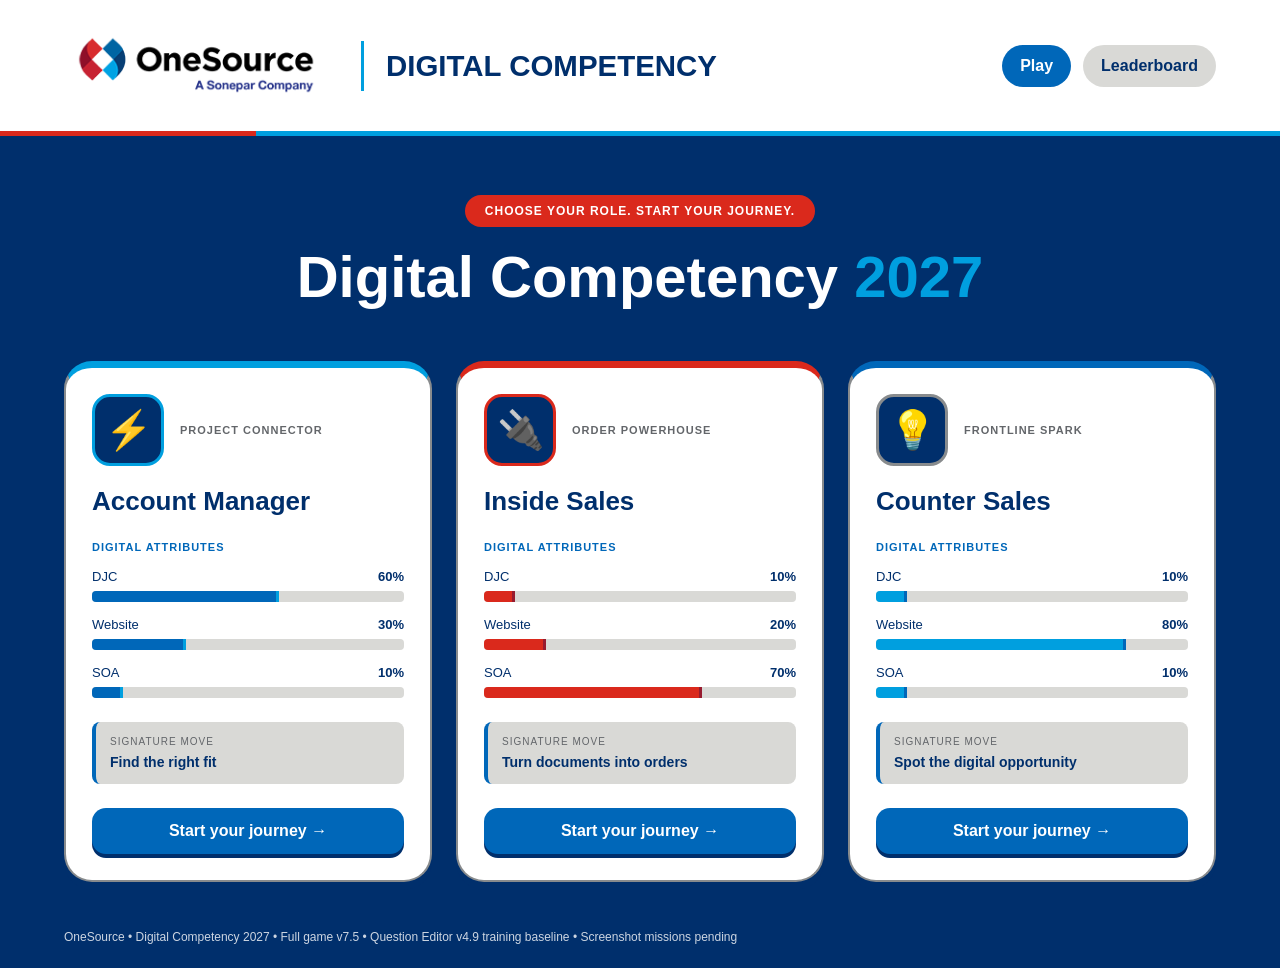
==== commit c363d341: "Add files via upload" ====
--- a/standalone.html
+++ b/standalone.html
@@ -37,6 +37,16 @@
 /* v7.1 integrated facade branding and a single continuous feeder cable. */
 .breaker-layout{position:relative;isolation:isolate;column-gap:46px}.panel-cabinet{position:relative;z-index:2}.power-preview{z-index:2}.power-cable{position:absolute;inset:0;width:100%;height:100%;overflow:visible;pointer-events:none;z-index:3}.power-cable path{fill:none;stroke-linecap:round;stroke-linejoin:round}.cable-jacket{stroke:#151515;stroke-width:18;filter:drop-shadow(0 3px 2px #002f6c)}.cable-highlight{stroke:#63666A;stroke-width:10}.cable-energy{stroke:#009FDF;stroke-width:3;opacity:0;stroke-dasharray:9 18}.energized .cable-energy{opacity:1;animation:cableFlow 2s linear infinite}.panel-cabinet:after{content:'';position:absolute;right:-15px;top:135px;width:17px;height:28px;border-radius:4px;background:#888B8D;border:3px solid #2C2A29;z-index:4}.branch-display{height:295px;border:0;border-radius:24px;background:linear-gradient(180deg,#00358E,#002F6C);box-shadow:inset 0 0 0 1px #0067B9}.branch-building{left:7%;right:7%;bottom:49px;height:164px;border:0;border-radius:10px 10px 0 0;background:#D9D9D6;box-shadow:inset 0 -10px 0 #888B8D}.roof-canopy{position:absolute;left:-5%;right:-5%;top:-6px;height:13px;border-radius:7px 7px 3px 3px;background:#DA291C;box-shadow:0 4px 0 #971B2F}.branch-sign.facade-brand{top:15px!important;left:7%;right:7%;height:48px;padding:8px 12px!important;background:#fff!important;border:0!important;border-radius:24px!important;box-shadow:none!important;z-index:2}.branch-logo{max-width:190px;max-height:34px;object-fit:contain}.branch-windows{padding:82px 15px 0;gap:7px}.branch-window{height:22px;border:2px solid #63666A;border-radius:4px}.branch-window.lit{border-color:#0067B9}.branch-door{height:30px;border-radius:5px 5px 0 0}.service-inlet{position:absolute;left:-9px;bottom:40px;width:18px;height:28px;background:#888B8D;border:3px solid #2C2A29;border-radius:4px;z-index:4}.branch-caption{border-radius:0 0 18px 18px;letter-spacing:1px}.fully-powered .facade-brand{box-shadow:0 0 0 3px #009FDF44!important}.endgame>.branch-display{height:310px;max-width:450px}.breaker-status.retry-status{color:#D9D9D6;font-size:10px}.breaker-title{padding-top:4px}.breaker-on .breaker-title{padding-top:10px}.power-preview>p{padding:0 10px}.branch-ground{bottom:45px}
 @keyframes cableFlow{to{stroke-dashoffset:-54}}@media(max-width:1050px){.breaker-layout{row-gap:66px}.panel-cabinet:after{right:16%;top:auto;bottom:-15px;width:28px;height:17px}.power-preview{position:static}.service-inlet{left:auto;right:12%;top:-15px;bottom:auto;width:28px;height:18px}.branch-display{overflow:visible}.branch-sky{border-radius:24px}.power-cable{z-index:3}.branch-caption{z-index:2}}@media(max-width:600px){.breaker-layout{row-gap:60px}.branch-sign.facade-brand{height:44px;top:17px!important;left:6%;right:6%}.branch-logo{max-width:175px;max-height:30px}.branch-display{height:285px}.branch-building{height:157px}.branch-windows{padding-top:77px}.cable-jacket{stroke-width:16}.cable-highlight{stroke-width:9}}@media(prefers-reduced-motion:reduce){.energized .cable-energy{animation:none}}
+
+.character-card{position:relative;display:flex;flex-direction:column;overflow:hidden;border:2px solid #888B8D;border-top:7px solid #009FDF!important;padding:26px;background:white}.character-card.character-inside{border-top-color:#DA291C!important}.character-card.character-counter{border-top-color:#0067B9!important}.character-top{display:flex;align-items:center;gap:16px;min-height:72px}.role-symbol{display:flex;align-items:center;justify-content:center;width:72px;height:72px;background:#002F6C;border:3px solid #009FDF;border-radius:18px;font-size:38px;flex-shrink:0}.character-inside .role-symbol{border-color:#DA291C}.character-counter .role-symbol{border-color:#888B8D}.character-class{font-size:11px;font-weight:bold;letter-spacing:1px;color:#63666A}.character-card h2{margin:20px 0 0;font-size:26px}.role-story{font-size:14px;min-height:68px;color:#63666A}.attribute-label{font-size:11px;letter-spacing:1px;font-weight:bold;color:#0067B9;margin:10px 0 16px}.character-attributes{display:grid;gap:15px}.attribute-caption{display:flex;justify-content:space-between;gap:12px;font-size:13px;margin-bottom:7px}.attribute-caption b{color:#002F6C}.attribute-meter{height:11px;background:#D9D9D6;border-radius:4px;overflow:hidden}.attribute-meter span{display:block;height:100%;background:#0067B9;border-right:3px solid #009FDF}.character-inside .attribute-meter span{background:#DA291C;border-right-color:#971B2F}.character-counter .attribute-meter span{background:#009FDF;border-right-color:#0067B9}.role-ability{margin:24px 0;background:#D9D9D6;border-left:4px solid #0067B9;border-radius:8px;padding:14px;display:flex;flex-direction:column;gap:7px}.role-ability small{font-size:10px;letter-spacing:1px;color:#63666A}.role-ability strong{font-size:14px}.character-card .blue{width:100%;margin-top:auto}.character-inside .blue{background:#DA291C}.character-inside .blue:hover{background:#971B2F}@media(max-width:950px){.role-story{min-height:0}.character-card{padding:24px}}
+
+/* v7.5: compact role cards without descriptions. */
+.character-card .attribute-label{margin-top:24px}
+
+/* Consistent journey button interaction for every role. */
+.character-card .blue[data-role]{background:#0067B9;color:#fff;transition:background .18s ease,box-shadow .18s ease,transform .18s ease}
+.character-card .blue[data-role]:hover,.character-card .blue[data-role]:focus-visible{background:#DA291C;color:#fff;box-shadow:0 4px 0 #971B2F,0 0 18px rgba(218,41,28,.45);transform:translateY(-2px)}
+.character-card .blue[data-role]:active{background:#971B2F;transform:translateY(0);box-shadow:0 2px 0 #002F6C}
 </style></head><body><div id="app"></div><script>const CONTENT={"am":{"name":"Account Manager","time":10,"icon":"🚀","groups":{"DJC":60,"Website":30,"SOA":10},"questions":[{"id":"d1","category":"DJC","tool":"DJC","type":"choice","title":"Commodity or project?","prompt":"A customer wants to release commodity items from a large blanket order as they need them. Which tool would you point them to?","options":["Point them to DJC for the releases and ask their digital specialist to show them the project information available there.","Point them to the website blanket order tool and ask their digital specialist to show them how to release their items.","Point them to SOA for the releases and ask inside sales to give them access to the order-processing screen."],"key":"B","why":"The website blanket order tool is the right fit for commodity releases. Their digital specialist can show the customer how it works."},{"id":"d3","category":"DJC","tool":"DJC","type":"choice","title":"Shared project visibility","prompt":"A project manager keeps asking for material updates and a money sheet showing project financials. What would you suggest?","options":["Talk about DJC's 24/7 project access and connect them with their digital specialist to get started.","Talk about website product lists and connect them with their digital specialist to use those lists for project financials.","Talk about SOA's document processing and connect them with inside sales to use SOA as their shared project portal."],"key":"A","why":"DJC gives customers 24/7 access to project material and financials. Their digital specialist and PM team can help with setup and questions."},{"id":"d4","category":"DJC","tool":"DJC","type":"choice","title":"Permissions and communication","prompt":"Purchasing, project management and the field team need different access and a better way to stay on the same page. What DJC benefits would you highlight?","options":["Shared project information with the same permissions for everyone, making access easier to manage across purchasing and the field team.","Shared project information and access to financials so each user can track expenses, without needing personal support.","Shared project information with permissions for each user, so teams can see what they need and communicate faster and more accurately."],"key":"C","why":"DJC lets you set permissions for each user and helps teams communicate faster and more accurately. Personal support is still available."},{"id":"d5","category":"DJC","tool":"DJC","type":"choice","title":"Choose the primary solution","prompt":"A customer regularly sends a 40-line PO. The issue is the time we spend typing it in, not tracking a project. Which tool would you bring up?","options":["Encourage SOA with inside sales, while keeping the normal order review in place.","Bring up DJC with your digital specialist, using project releases to pull the line items from the customer's PO.","Bring up website blanket ordering with your digital specialist, using releases to process the PO the customer already sent."],"key":"A","why":"SOA helps us process the PO faster and more accurately. Inside sales still reviews it, and your digital specialist can help when things get tricky."},{"id":"pitch","category":"DJC","tool":"DJC","type":"write","title":"Pitch Studio","prompt":"In your words, what are the biggest advantages of DJC for our customers? How would you pitch it to a customer? Write 2-4 sentences.","options":[],"key":"Ungraded","why":"Your pitch is saved as you wrote it and isn't scored automatically. Think about 24/7 access to project material and financials, permissions for each user, and faster, more accurate communication between teams."},{"id":"w1","category":"Website","tool":"Website","type":"choice","title":"Website value","prompt":"A customer wants an easier way to handle everyday purchases. Which website features would you mention?","options":["Their pricing and availability, plus self-service quotes and orders. Their digital specialist can show them how to get started.","Their pricing and availability, plus access to SOA through the website. They can upload their own POs for internal processing.","Self-service quotes and orders, plus a shared view of project financials. They can use the website instead of setting up DJC."],"key":"A","why":"The website gives customers their pricing and availability, plus self-service quotes and orders. Their digital specialist can show them how to use it."},{"id":"w2","category":"Website","tool":"Website","type":"choice","title":"Repeat purchasing","prompt":"A customer wants to see what they bought over the last year and make repeat orders easier. Which website features would you mention?","options":["Custom product lists and SOA's match history, so they can use our previous product matches to look up their purchases.","The 12-month ordering history in FPP and custom product lists. Their digital specialist can show them how to use both.","The 12-month ordering history in FPP and DJC releases, so they can use project releases as their saved website lists."],"key":"B","why":"FPP shows 12 months of ordering history, and custom product lists help with repeat buys. Their digital specialist can walk the customer through both."},{"id":"w3","category":"Website","tool":"Website","type":"choice","title":"Account context","prompt":"A customer says the pricing or order history on the website doesn't look right. What should you check first?","options":["Check their login, then ask for a pricing correction before checking which account or job they're viewing.","Check their login, then use a coworker's account to compare the history while your digital specialist looks into it.","Check their login and selected account or job. If it still doesn't look right, contact your digital specialist."],"key":"C","why":"Start with the login and account or job. If those are right and the issue continues, contact your digital specialist. Don't use someone else's login."},{"id":"s1","category":"SOA","tool":"SOA","type":"choice","title":"SOA value","prompt":"How does using SOA to process a PO or bill of materials help our customers?","options":["We can process orders faster and more accurately by confirming or correcting the lines in SOA before sending them to Eclipse.","We can process orders faster, using a successful SOA upload to confirm the lines are accurate before sending them to Eclipse without editing.","We can process orders more accurately, while giving customers access to the SOA queue to check their project material and financials."],"key":"A","why":"SOA helps us process orders faster and more accurately. We upload the document, connect it to the customer and confirm or correct the lines before sending it to Eclipse. Your digital specialist can help with difficult cases."},{"id":"web_issue","category":"Website","tool":"Website","type":"choice","title":"Report a website issue","prompt":"You find a missing image, confusing description or an item you can't find on the website. What should you do?","options":["Email Web Support with the item details, what happened and a screenshot or link if available.","Ask the branch to stop using that item online until someone notices and fixes the listing.","Send the customer a different item and wait to report the issue until it affects another order."],"key":"A","why":"Email websupport@1sourcedist.com with enough detail to look into it. You can check with your digital specialist if you need help reporting the issue."},{"id":"access_form","category":"Website","tool":"Website","type":"choice","title":"Request customer access","prompt":"A customer wants access to the website or mobile app. How do you submit the request?","options":["Call the digital team and use the conversation instead of submitting the access form.","Email a named associate and have the customer choose their permissions in the message.","Use the Web & Mobile Access Form on the Digital Team intranet page and follow the submission process."],"key":"C","why":"Use the Web & Mobile Access Form on the Digital Team intranet page. Check with your digital specialist if you need help."},{"id":"lists_vs_fpp","category":"Website","tool":"Website","type":"choice","title":"Saved lists or purchase history?","prompt":"A customer wants to save a group of items for repeat buys, rather than just look at what they ordered before. Where would you point them?","options":["My Product Lists for saved groups of items; FPP for products from their ordering history.","Frequently Purchased Products for manually built lists; My Product Lists for their ordering history.","Orders and Quotes for saved product groups; My Product Lists only for shipment updates."],"key":"A","why":"My Product Lists helps with saved repeat-buy lists. FPP helps customers find products from their ordering history. Their digital specialist can show them both."},{"id":"pricing_source","category":"Website","tool":"Website","type":"choice","title":"Where website pricing comes from","prompt":"A customer's website price doesn't look right. What should you know before asking for help?","options":["The website uses pricing loaded in Eclipse for that customer, including item-specific or matrix pricing.","The website uses a separate price file, so Eclipse pricing does not help explain the customer price.","The website uses the last online order price, even when the customer pricing in Eclipse has changed."],"key":"A","why":"Start with the customer login and account, then the pricing loaded in Eclipse. Ask your digital specialist for help if the price still looks wrong."},{"id":"pricing_causes","category":"Website","tool":"Website","type":"choice","title":"Pricing issues","prompt":"The customer is signed in to the right account, but a price still looks wrong. What could explain it?","options":["Only the website image or description; customer pricing in Eclipse cannot affect the displayed price.","Missing or unmaintained pricing, a product override or an expired SPA agreement in the customer pricing.","Only the customer browser; an expired SPA agreement cannot affect the displayed price."],"key":"B","why":"Possible causes include missing pricing, overrides, unmaintained item pricing, expired SPAs and not being logged in as possible causes. Ask your digital specialist to help investigate."},{"id":"integration_handoff","category":"Website","tool":"Website","type":"choice","title":"Punchout, EDI and third-party tools","prompt":"A customer mentions Punchout, EDI, Elink, Ariba or Remarcable. Who should you involve?","options":["Start with Operations only and promise compatibility before asking the digital team about setup.","Check with your digital specialist or email Web Support; connect the customer with their digital specialist for the opportunity.","Start with a general ticket only and wait to involve the digital team until the customer has chosen a setup."],"key":"B","why":"Your digital specialist and websupport@1sourcedist.com are the support routes identified in this trainingzes. Gather the customer need rather than promising a setup."}]},"inside":{"name":"Inside Sales","time":20,"icon":"🧩","groups":{"DJC":10,"Website":20,"SOA":70},"questions":[{"id":"s2","category":"SOA","tool":"SOA","type":"choice","title":"Document intake","prompt":"You have a customer's bill of materials in a PDF. How can you get it into SOA?","options":["Type the PDF's lines into the email body, then connect the document to the customer and review the lines in SOA.","Drag and drop the PDF or email it as an attachment, then connect it to the customer and confirm or correct the lines in SOA.","Drag and drop the PDF or email it as an attachment, then connect it to the customer and send it to Eclipse without reviewing the lines."],"key":"B","why":"Drag and drop the document or email it as an attachment. Connect it to the customer in SOA, confirm or correct the lines in SOA, then send it to Eclipse."},{"id":"s3","category":"SOA","tool":"SOA","type":"order","title":"Workflow Builder","prompt":"Put these SOA steps in the order you would follow.","options":["Drag and drop the document into SOA or email it as an attachment.","Connect the document to an existing customer in SOA, or create the customer if needed.","Confirm or correct the lines in SOA against the original document.","Send the corrected document to Eclipse."],"key":"A > B > C > D","why":"Upload the document, connect it to the customer, confirm or correct the lines against the original, then send it to Eclipse."},{"id":"s4","category":"SOA","tool":"SOA","type":"choice","title":"Fix the document details","prompt":"SOA read \"Makita\" instead of \"Milwaukee\" from the uploaded PO. What should you do before sending it to Eclipse?","options":["Compare the line with the PO, then leave the description as it is because the document uploaded successfully.","Write the correct item on a separate note, then send the unchanged line to Eclipse and ask your digital specialist to fix it later.","Compare the line with the PO and correct it in SOA before sending it to Eclipse. The correction can help with future repeat documents."],"key":"C","why":"Correct the line in SOA so it matches the original PO, then send it to Eclipse. Corrections can help with repeat documents, but you should still review the lines each time."},{"id":"s5","category":"SOA","tool":"SOA","type":"choice","title":"Connect the customer","prompt":"You've uploaded a document, but the customer isn't in SOA. What should you do?","options":["Connect it to a customer with a similar name, then correct the lines and ask your digital specialist to change the customer afterward.","Add the customer using their shop account number or preferred ship-to (job account), then connect the document to them.","Leave the customer unconnected, then correct the lines and send the document to Eclipse so the customer can be added afterward."],"key":"B","why":"Connect the document to the customer in SOA. If the customer isn't there, add them. If you need to create the customer, use their shop account number or preferred ship-to."},{"id":"s6","category":"SOA","tool":"SOA","type":"choice","title":"Photo attachment or embedded image?","prompt":"A customer emails a photo of their material list pasted into the message body. How should you send that photo to SOA?","options":["Save the photo and attach it as a separate file when emailing it to SOA, so the material list is sent as an attachment.","Paste the photo into the email body. Keep it next to the customer's written instructions so SOA can read them together.","Forward the email as it is, leaving the photo in the message body so SOA can read it alongside the customer's instructions."],"key":"A","why":"Send the photo as an attachment, not pasted into the email body. If you're having trouble getting it into SOA, ask your digital specialist."},{"id":"s10","category":"SOA","tool":"SOA","type":"choice","title":"Repeat bills of materials","prompt":"Why is SOA a good fit for customers who send repeat bills of materials?","options":["It saves time typing repeat orders, so familiar documents can be connected to the customer and sent to Eclipse without checking the lines.","Once repeat material has been matched and corrections have been captured, SOA can save time compared with manually typing each order.","It keeps getting better when we upload documents, so uploading a repeat BOM is enough without connecting the customer or sending the corrected lines to Eclipse."],"key":"B","why":"SOA keeps getting better and can save time on repeat BOMs. Connect each document to the customer, confirm or correct the lines and send it to Eclipse, even when the document looks familiar."},{"id":"w1","category":"Website","tool":"Website","type":"choice","title":"Everyday website self-service","prompt":"Which everyday customer requests can we point to the website?","options":["Spec sheets, their pricing and availability, proof of delivery and accounting information they can look up without calling the branch.","Spec sheets, their pricing and availability, and access to our SOA queue so they can check the orders we're processing internally.","Proof of delivery, accounting information and permission settings so they can choose which accounts and information they have access to."],"key":"A","why":"The website is useful for spec sheets, pricing and availability, proof of delivery and accounting. Their digital specialist can demonstrate it or help with tricky questions."},{"id":"w2","category":"Website","tool":"Website","type":"choice","title":"Repeat buying and orders","prompt":"A customer wants to make quotes and orders online, look up past purchases and save items for repeat buys. What would you point out?","options":["Self-service quotes and orders, plus SOA's match history so they can use our matches to look up what they bought last year.","Self-service quotes and orders, 12 months of ordering history in FPP and custom product lists to make repeat buys easier.","Self-service quotes and orders, plus DJC releases so they can use project releases as their saved product lists on the website."],"key":"B","why":"Mention online quotes and orders, FPP's 12-month ordering history and custom product lists. Their digital specialist can show those features and the blanket order tool when needed."},{"id":"d3","category":"DJC","tool":"DJC","type":"choice","title":"Project visibility handoff","prompt":"A project customer wants to check material, releases, shipments and financials in one place. What should you suggest?","options":["DJC is a good fit for that project. Connect the customer with their digital specialist for setup and help.","Website product lists are a good fit for that project. Use them to give the team a shared view of material and financials.","SOA is a good fit for that project. Give the customer access to our processing queue to check shipments and financials."],"key":"A","why":"DJC is for projects. Connect the customer with their digital specialist and PM team for a demonstration, setup or project questions."},{"id":"web_issue","category":"Website","tool":"Website","type":"choice","title":"Report a website issue","prompt":"You find a missing image, confusing description or an item you can't find on the website. What should you do?","options":["Email Web Support with the item details, what happened and a screenshot or link if available.","Ask the branch to stop using that item online until someone notices and fixes the listing.","Send the customer a different item and wait to report the issue until it affects another order."],"key":"A","why":"Email websupport@1sourcedist.com with enough detail to look into it. You can check with your digital specialist if you need help reporting the issue."},{"id":"access_form","category":"Website","tool":"Website","type":"choice","title":"Request customer access","prompt":"A customer wants access to the website or mobile app. How do you submit the request?","options":["Call the digital team and use the conversation instead of submitting the access form.","Email a named associate and have the customer choose their permissions in the message.","Use the Web & Mobile Access Form on the Digital Team intranet page and follow the submission process."],"key":"C","why":"Use the Web & Mobile Access Form on the Digital Team intranet page. Check with your digital specialist if you need help."},{"id":"lists_vs_fpp","category":"Website","tool":"Website","type":"choice","title":"Saved lists or purchase history?","prompt":"A customer wants to save a group of items for repeat buys, rather than just look at what they ordered before. Where would you point them?","options":["My Product Lists for saved groups of items; FPP for products from their ordering history.","Frequently Purchased Products for manually built lists; My Product Lists for their ordering history.","Orders and Quotes for saved product groups; My Product Lists only for shipment updates."],"key":"A","why":"My Product Lists helps with saved repeat-buy lists. FPP helps customers find products from their ordering history. Their digital specialist can show them both."},{"id":"payment_nav","category":"Website","tool":"Website","type":"choice","title":"Pay an invoice","prompt":"A customer wants to pay an invoice online. Which option should they look for?","options":["Orders and Quotes, since viewing an order also gives every user access to invoice payments.","Manage and Pay Invoices, with the right payment permissions on their user account.","Digital Job Center, since project financial access automatically includes website payment access."],"key":"B","why":"Point the customer to Manage and Pay Invoices. Payment permissions still need to be enabled for that user."},{"id":"payment_permission","category":"Website","tool":"Website","type":"choice","title":"Payment permissions","prompt":"A customer can sign in but can't pay invoices online. What should you keep in mind?","options":["Every website user can pay invoices by default, so the issue must be the browser.","Seeing an invoice gives the user payment access, so the issue must be the invoice balance.","Payment access is not enabled for every user by default; check with your digital specialist for help."],"key":"C","why":"Signing in does not automatically give a user permission to pay invoices. Check with your digital specialist for help with the approved access process."},{"id":"shipment_window","category":"Website","tool":"Website","type":"choice","title":"Active Shipments window","prompt":"What time frame does the Active Shipments tile cover in this training?","options":["Seven days back and two days forward.","Two days back and seven days forward.","Twenty days back and twenty days forward."],"key":"A","why":"The supplied quiz baseline is seven days back and two days forward. Confirm this setting before using the question in the live game."},{"id":"calendar_date","category":"Website","tool":"Website","type":"choice","title":"Order Calendar date","prompt":"Which date on the sales order places it on the Order Management Calendar?","options":["The required date, even when the shipment date is different.","The backorder date, even when part of the order is shipping.","The shipment date, rather than the required or backorder date."],"key":"C","why":"This training uses the shipment date for the Order Management Calendar."},{"id":"pricing_source","category":"Website","tool":"Website","type":"choice","title":"Where website pricing comes from","prompt":"A customer's website price doesn't look right. What should you know before asking for help?","options":["The website uses pricing loaded in Eclipse for that customer, including item-specific or matrix pricing.","The website uses a separate price file, so Eclipse pricing does not help explain the customer price.","The website uses the last online order price, even when the customer pricing in Eclipse has changed."],"key":"A","why":"Start with the customer login and account, then the pricing loaded in Eclipse. Ask your digital specialist for help if the price still looks wrong."},{"id":"pricing_causes","category":"Website","tool":"Website","type":"choice","title":"Pricing issues","prompt":"The customer is signed in to the right account, but a price still looks wrong. What could explain it?","options":["Only the website image or description; customer pricing in Eclipse cannot affect the displayed price.","Missing or unmaintained pricing, a product override or an expired SPA agreement in the customer pricing.","Only the customer browser; an expired SPA agreement cannot affect the displayed price."],"key":"B","why":"Possible causes include missing pricing, overrides, unmaintained item pricing, expired SPAs and not being logged in as possible causes. Ask your digital specialist to help investigate."}]},"counter":{"name":"Counter Sales","time":15,"icon":"🛒","groups":{"DJC":10,"Website":80,"SOA":10},"questions":[{"id":"w1","category":"Website","tool":"Website","type":"choice","title":"Customer Quest","prompt":"A customer keeps calling for pricing and availability. What would you suggest?","options":["Point them to the website and connect them with their digital specialist to show them how to check pricing and availability.","Point them to DJC and connect them with their digital specialist to check everyday pricing and availability, even without a project.","Point them to SOA and connect them with inside sales to give them access to everyday pricing and availability."],"key":"A","why":"Point them to the website for their pricing and availability. Their digital specialist can show them how it works and help them get started."},{"id":"w4","category":"Website","tool":"Website","type":"choice","title":"Common self-service needs","prompt":"Which common requests can customers handle themselves on the website?","options":["Spec sheets, pricing and availability, proof of delivery and accounting information, instead of calling the branch for those everyday requests.","Spec sheets, pricing and availability, and access to our SOA queue, instead of calling the branch to check internal order processing.","Proof of delivery, accounting information and their own permission settings, instead of asking us to approve access to accounts."],"key":"A","why":"The website covers common needs like spec sheets, pricing and availability, proof of delivery and accounting. Their digital specialist can help with demonstrations or questions."},{"id":"w6","category":"Website","tool":"Website","type":"choice","title":"Commodity release challenge","prompt":"A customer mentions a large commodity buyout and wants an easier way to release items as they need them. What should you do?","options":["Connect them with their digital specialist to show them how SOA uploads can be used to release items from the buyout.","Connect them with their digital specialist to show them how the website blanket order tool can release items from the buyout.","Connect them with their digital specialist to set up a DJC project before offering a way to release items from the buyout."],"key":"B","why":"The website blanket order tool handles commodity releases. Connect the customer with their digital specialist to show them how to use it."},{"id":"w3","category":"Website","tool":"Website","type":"choice","title":"Website access request","prompt":"A customer wants access to their online account. What should you do next?","options":["Fill out the Web & Mobile Access Form, let the customer choose their permissions and send it to Digital Web Support.","Fill out the Web & Mobile Access Form, copy another customer's permissions without checking and send it to Digital Web Support.","Fill out the Web & Mobile Access Form and send it to Digital Web Support. Ask your digital specialist if you need help; customers don't choose their permissions."],"key":"C","why":"Use the Web & Mobile Access Form and send it to Digital Web Support. Customers don't choose their own permissions. Your digital specialist can help with access questions. The form is on the Digital Team intranet page."},{"id":"w5","category":"Website","tool":"Website","type":"choice","title":"Access rescue","prompt":"A customer can't get into the website account they need. What should you do?","options":["Find out what's happening and try a coworker's login. Contact your digital specialist if that doesn't get them in.","Find out what's happening and contact your digital specialist for help with access through the approved process.","Find out what's happening and request access to more accounts. Contact your digital specialist once the customer is back in."],"key":"B","why":"Find out what the customer is seeing, then contact your digital specialist. Don't share logins or request access to unrelated accounts. Digital Business support: websupport@1sourcedist.com."},{"id":"s12","category":"SOA","tool":"SOA","type":"choice","title":"Counter upload basics","prompt":"A contractor gives you a material list with several lines. How could you use SOA?","options":["Drag and drop the document or email it as an attachment, connect it to the customer, confirm or correct the lines and send it to Eclipse. Ask your digital specialist if needed.","Drag and drop the document or email it as an attachment, connect it to the customer and send it to Eclipse without reviewing the lines. Ask for help if an error is reported.","Type every line manually before uploading the document, then connect it to the customer and send it to Eclipse. Use that extra entry step for every material list."],"key":"A","why":"Upload by drag and drop or email attachment, connect the document to the customer, confirm or correct the lines, then send it to Eclipse. If the customer is missing, add them using their shop account number or preferred ship-to (job account). Manual entry is still an option when appropriate; ask your digital specialist if you need help."},{"id":"e1","category":"DJC","tool":"DJC","type":"choice","title":"Project handoff","prompt":"A customer asks about staged or stored material for an active project. Who should you connect them with?","options":["Their digital specialist and inside sales, using SOA's processing status to show the customer where their project shipment and material stand.","Their digital specialist and PM team, using DJC when it fits to help with project shipments and material.","Their digital specialist and the customer's purchasing team, using a website cart to show where their project shipment and material stand."],"key":"B","why":"Connect them with their digital specialist and PM team for project questions. The website is still useful for common requests like proof of delivery."},{"id":"e2","category":"Website","tool":"Website","type":"choice","title":"Spot the digital opportunity","prompt":"You're talking with a customer who might benefit from a digital solution. What should you do?","options":["Pick a likely tool and promise it will handle everything they need. Then ask their digital specialist to show them how it works.","Pick a likely tool and have them start using it before learning more about their needs. Then ask their digital specialist for a demonstration.","Find out what they're trying to do and connect them with their digital specialist. Help them explore the right tool while keeping personal support available."],"key":"C","why":"When a customer may benefit from a digital solution, connect them with their digital specialist. You can also check with your digital specialist for help identifying the right tool. Personal support stays available."},{"id":"web_issue","category":"Website","tool":"Website","type":"choice","title":"Report a website issue","prompt":"You find a missing image, confusing description or an item you can't find on the website. What should you do?","options":["Email Web Support with the item details, what happened and a screenshot or link if available.","Ask the branch to stop using that item online until someone notices and fixes the listing.","Send the customer a different item and wait to report the issue until it affects another order."],"key":"A","why":"Email websupport@1sourcedist.com with enough detail to look into it. You can check with your digital specialist if you need help reporting the issue."},{"id":"access_form","category":"Website","tool":"Website","type":"choice","title":"Request customer access","prompt":"A customer wants access to the website or mobile app. How do you submit the request?","options":["Call the digital team and use the conversation instead of submitting the access form.","Email a named associate and have the customer choose their permissions in the message.","Use the Web & Mobile Access Form on the Digital Team intranet page and follow the submission process."],"key":"C","why":"Use the Web & Mobile Access Form on the Digital Team intranet page. Check with your digital specialist if you need help."},{"id":"payment_nav","category":"Website","tool":"Website","type":"choice","title":"Pay an invoice","prompt":"A customer wants to pay an invoice online. Which option should they look for?","options":["Orders and Quotes, since viewing an order also gives every user access to invoice payments.","Manage and Pay Invoices, with the right payment permissions on their user account.","Digital Job Center, since project financial access automatically includes website payment access."],"key":"B","why":"Point the customer to Manage and Pay Invoices. Payment permissions still need to be enabled for that user."},{"id":"payment_permission","category":"Website","tool":"Website","type":"choice","title":"Payment permissions","prompt":"A customer can sign in but can't pay invoices online. What should you keep in mind?","options":["Every website user can pay invoices by default, so the issue must be the browser.","Seeing an invoice gives the user payment access, so the issue must be the invoice balance.","Payment access is not enabled for every user by default; check with your digital specialist for help."],"key":"C","why":"Signing in does not automatically give a user permission to pay invoices. Check with your digital specialist for help with the approved access process."},{"id":"shipment_status","category":"Website","tool":"Website","type":"choice","title":"Active Shipments statuses","prompt":"Which group includes the statuses available in the Active Shipments tile in this training?","options":["In fulfillment, ready for pickup and delivery in progress; complete and vendor fulfillment are excluded.","In fulfillment, ready for pickup, delivery in progress, fulfilling from vendor and complete.","Delivery in progress, complete and quote pending; pickup and vendor fulfillment are excluded."],"key":"B","why":"The statuses include in fulfillment, ready for pickup, delivery in progress, fulfilling from vendor and complete."},{"id":"pricing_source","category":"Website","tool":"Website","type":"choice","title":"Where website pricing comes from","prompt":"A customer's website price doesn't look right. What should you know before asking for help?","options":["The website uses pricing loaded in Eclipse for that customer, including item-specific or matrix pricing.","The website uses a separate price file, so Eclipse pricing does not help explain the customer price.","The website uses the last online order price, even when the customer pricing in Eclipse has changed."],"key":"A","why":"Start with the customer login and account, then the pricing loaded in Eclipse. Ask your digital specialist for help if the price still looks wrong."}]}};</script><script>// Andrew is a manually assigned arcade entry, 100 above the game maximum.
 const PUBLISHED_FINISHERS=[{"runId": "andrew-kenny-manual-entry", "firstName": "Andrew", "lastName": "Kenny", "location": "Northern CA", "role": "Digital Specialist", "roleKey": "host", "isHost": true, "participationPoints": 1100, "tags": []}];</script><script>const app=document.getElementById('app');
 const state={tab:'home',role:null,profile:{firstName:'',lastName:'',branchNumber:''},answers:{},first:{},mission:null,phase:'map',pick:null,order:[],pitch:'',hint:false,run:'',finished:null,mapOrder:[],search:'',filter:'all',notice:'',cleared:{},mapScroll:0};
@@ -62,7 +72,7 @@
 function play(id){const q=items().find(q=>q.id===id);if(!q)return;state.mapScroll=window.scrollY;state.mission=id;state.phase='play';state.pick=null;state.order=q.type==='order'?[2,0,3,1]:[];state.pitch=state.answers[id]?.response||'';state.hint=false;render();window.scrollTo(0,0)}
 function back(){state.phase='map';state.mission=null;save();render();requestAnimationFrame(()=>window.scrollTo({top:state.mapScroll||0,behavior:'instant'}))}
 function submit(){const q=mission();const wasComplete=complete();if(state.phase!=='play'||(q.type==='choice'&&state.pick===null)||(q.type==='write'&&state.pitch.trim().split(/\s+/).filter(Boolean).length<20))return;const correct=q.type==='write'?null:q.type==='order'?state.order.join(',')==='0,1,2,3':String.fromCharCode(65+state.pick)===q.key;const a={questionId:q.id,type:q.type,correct,assisted:false,...(q.type==='write'?{response:state.pitch.trim(),reviewStatus:'pending-human-review'}:{selected:q.type==='order'?[...state.order]:state.pick})};state.answers[q.id]=a;if(correct||q.type==='write')state.cleared[q.id]=true;if(!state.first[q.id])state.first[q.id]={...a};if(complete()&&!state.finished)state.finished=new Date().toISOString();state.phase='feedback';save();if(complete()&&(!wasComplete||allPowered())){finish();return}render()}
-function download(){if(!complete())return;const tags=['🎉 Quest completed','🧭 Expanded map explored',...(state.first.pitch?['🎙️ Pitch submitted']:[]),...(items().some(q=>q.type==='order')?['🧩 Workflow played']:[])];const publicBoardRecord={runId:state.run,...state.profile,roleKey:state.role,completedAt:state.finished,participationPoints:participationPoints(),totalPoints:totalPoints(),correctAnswerPoints:correctAnswerPoints(),scoringVersion:"7.0",maximumParticipationPoints:MAX_PARTICIPATION_POINTS,pointsPerMission:missionPoints(),tags};const result={schemaVersion:'7.2',contentVersion:'Question Editor v4.9',app:'Digital Competency 2027',runId:state.run,participant:state.profile,roleKey:state.role,role:role().name,completedAt:state.finished,mapOrder:state.mapOrder,participationPoints:participationPoints(),totalPoints:totalPoints(),correctAnswerPoints:correctAnswerPoints(),scoringVersion:"7.0",maximumParticipationPoints:MAX_PARTICIPATION_POINTS,pointsPerMission:missionPoints(),tags,objectiveScore:score(),grade:grade(),gradingNote:'First-attempt weighted knowledge checks; written pitch ungraded. Participation points independent of correctness. Historical training baseline, not official certification.',weights:role().groups,answers:items().map(q=>({...state.first[q.id],title:q.title,category:q.category,tool:q.tool})),latestAnswers:Object.values(state.answers),publicBoardRecord};const u=URL.createObjectURL(new Blob([JSON.stringify(result,null,2)],{type:'application/json'})),a=document.createElement('a');a.href=u;a.download='Digital-Competency-2027-v7.2-'+state.role+'-'+state.run+'.json';a.click();setTimeout(()=>URL.revokeObjectURL(u),1000)}
+function download(){if(!complete())return;const tags=['🎉 Quest completed','🧭 Expanded map explored',...(state.first.pitch?['🎙️ Pitch submitted']:[]),...(items().some(q=>q.type==='order')?['🧩 Workflow played']:[])];const publicBoardRecord={runId:state.run,...state.profile,roleKey:state.role,completedAt:state.finished,participationPoints:participationPoints(),totalPoints:totalPoints(),correctAnswerPoints:correctAnswerPoints(),scoringVersion:"7.0",maximumParticipationPoints:MAX_PARTICIPATION_POINTS,pointsPerMission:missionPoints(),tags};const result={schemaVersion:'7.4',contentVersion:'Question Editor v4.9',app:'Digital Competency 2027',runId:state.run,participant:state.profile,roleKey:state.role,role:role().name,completedAt:state.finished,mapOrder:state.mapOrder,participationPoints:participationPoints(),totalPoints:totalPoints(),correctAnswerPoints:correctAnswerPoints(),scoringVersion:"7.0",maximumParticipationPoints:MAX_PARTICIPATION_POINTS,pointsPerMission:missionPoints(),tags,objectiveScore:score(),grade:grade(),gradingNote:'First-attempt weighted knowledge checks; written pitch ungraded. Participation points independent of correctness. Historical training baseline, not official certification.',weights:role().groups,answers:items().map(q=>({...state.first[q.id],title:q.title,category:q.category,tool:q.tool})),latestAnswers:Object.values(state.answers),publicBoardRecord};const u=URL.createObjectURL(new Blob([JSON.stringify(result,null,2)],{type:'application/json'})),a=document.createElement('a');a.href=u;a.download='Digital-Competency-2027-v7.5-'+state.role+'-'+state.run+'.json';a.click();setTimeout(()=>URL.revokeObjectURL(u),1000)}
 function equipmentFor(q){
  if(['w2','lists_vs_fpp','s10'].includes(q.id))return 'reel';
  if(['access_form','payment_permission','w3','w5','d4','s5'].includes(q.id))return 'disconnect';
@@ -81,13 +91,13 @@
 function results(){return `<section class="results endgame"><div class="endgame-kicker">QUEST COMPLETE</div>${branchReveal()}<h1>Nice Work!</h1><p class="endgame-player">${esc(state.profile.firstName)} ${esc(state.profile.lastName)} • ${esc(role().name)}</p><div class="final-stats"><div><small>FINAL RESULT</small><strong>${grade()}</strong></div><div><small>ACCURACY</small><strong>${score()}%</strong></div><div><small>POINTS</small><strong>${totalPoints()}</strong></div></div>${state.first.pitch?`<div class="pitch"><b>Your customer pitch</b><p>${esc(state.first.pitch.response)}</p></div>`:''}${!allPowered()?'<div class="power-replay"><p>Your score is locked. Replay missed missions to switch on every breaker.</p><button class="blue" data-action="map">Power the remaining breakers →</button></div>':''}<div class="send-result"><h2>Send your result to Andrew</h2><button class="gold" data-action="export">Click here to export your JSON</button><p>Then email the downloaded file to <a href="${esc(emailLink())}">a.kenny@1sourcedist.com</a>.</p><a class="email-button" href="${esc(emailLink())}">Open email draft →</a><p class="fine">Attach the downloaded JSON before sending. The email link opens your default email app, including Outlook if it is your default. It cannot attach the file automatically.</p></div></section>`}
 function drawPowerCable(){const layout=document.querySelector('.breaker-layout'),panel=document.querySelector('.panel-cabinet'),inlet=document.querySelector('.service-inlet'),svg=document.querySelector('.power-cable');if(!layout||!panel||!inlet||!svg)return;const l=layout.getBoundingClientRect(),p=panel.getBoundingClientRect(),t=inlet.getBoundingClientRect();const stacked=t.left<p.right;let x1,y1,x2=t.left-l.left+t.width/2,y2=t.top-l.top+t.height/2,d;if(stacked){x1=p.left-l.left+p.width*.82;y1=p.bottom-l.top;const bend=y1+24;d=`M ${x1} ${y1} L ${x1} ${bend} Q ${x1} ${bend+16} ${x1-16} ${bend+16} L ${x2+20} ${bend+16} Q ${x2} ${bend+16} ${x2} ${bend+36} L ${x2} ${y2}`;}else{x1=p.right-l.left;y1=Math.min(150,p.height*.3);const mid=x1+Math.max(16,(x2-x1)*.4);d=`M ${x1} ${y1} L ${mid-16} ${y1} Q ${mid} ${y1} ${mid} ${y1+16} L ${mid} ${y2-18} Q ${mid} ${y2} ${mid+18} ${y2} L ${x2} ${y2}`;}svg.setAttribute('viewBox',`0 0 ${l.width} ${l.height}`);svg.querySelectorAll('path').forEach(path=>path.setAttribute('d',d));svg.classList.toggle('energized',items().some(q=>state.cleared[q.id]));}
 window.addEventListener('resize',()=>requestAnimationFrame(drawPowerCable));
-function render(){let body='';if(state.tab==='home')body=`<div class="hero"><span class="pill">CHOOSE YOUR ROLE. START YOUR QUEST.</span><h1>Digital Competency <span>2027</span></h1></div><div class="cards">${Object.entries(CONTENT).map(([k,r])=>`<article class="card"><div class="card-top"><span class="emoji">${r.icon}</span></div><h2>${r.name}</h2><div class="weights">${Object.entries(r.groups).map(([c,w])=>`<div><span>${esc(c)}</span><b>${w}%</b></div>`).join('')}</div><button class="blue" data-role="${k}">Enter the game →</button></article>`).join('')}</div>`;
+function render(){let body='';if(state.tab==='home')body=`<div class="hero"><span class="pill">CHOOSE YOUR ROLE. START YOUR JOURNEY.</span><h1>Digital Competency <span>2027</span></h1></div><div class="cards">${Object.entries(CONTENT).map(([k,r])=>`<article class="card character-card character-${k}"><div class="character-top"><span class="role-symbol" aria-hidden="true">${k==='am'?'⚡':k==='inside'?'🔌':'💡'}</span><span class="character-class">${k==='am'?'PROJECT CONNECTOR':k==='inside'?'ORDER POWERHOUSE':'FRONTLINE SPARK'}</span></div><h2>${r.name}</h2><div class="attribute-label">DIGITAL ATTRIBUTES</div><div class="character-attributes">${Object.entries(r.groups).map(([c,w])=>`<div class="attribute"><div class="attribute-caption"><span>${esc(c)}</span><b>${w}%</b></div><div class="attribute-meter" role="img" aria-label="${esc(c)} training weight ${w} percent"><span style="width:${w}%"></span></div></div>`).join('')}</div><div class="role-ability"><small>SIGNATURE MOVE</small><strong>${k==='am'?'Find the right fit':k==='inside'?'Turn documents into orders':'Spot the digital opportunity'}</strong></div><button class="blue" data-role="${k}">Start your journey →</button></article>`).join('')}</div>`;
 else if(state.tab==='entry')body=`<form id="entry" class="card entry"><button type="button" class="back" data-tab="home">← Choose another role</button><h2>Join the quest</h2><p>${role().name} • ${items().length} missions</p>${[['firstName','First name'],['lastName','Last name'],['branchNumber','Branch number']].map(([k,l])=>`<label>${l}<input name="${k}" required maxlength="${k==='branchNumber'?20:80}" ${k==='branchNumber'?'pattern="[0-9]+" inputmode="numeric"':''} autocomplete="${k==='firstName'?'given-name':k==='lastName'?'family-name':'off'}" value="${esc(state.profile[k])}"></label>`).join('')}<p class="fine">Name and branch are exported with your result. The organizer may publish your name, branch, participation points and tags, but not your answers or pitch.</p><button class="blue" type="submit">Start quest</button><div id="resume" class="actions"></div></form>`;
 else if(state.tab==='board')body=`<div class="arcade-heading"><h1>LEADERBOARD</h1><span class="arcade-line" aria-hidden="true"></span></div><div class="actions" style="margin-bottom:24px"><input id="board-search" aria-label="Search name or branch" placeholder="Search name or branch" value="${esc(state.search)}"><select id="board-filter" aria-label="Filter role"><option value="all">All roles</option>${Object.entries(CONTENT).map(([k,r])=>`<option value="${k}" ${state.filter===k?'selected':''}>${r.name}</option>`).join('')}</select></div><div id="board-rows"></div>`;
 else if(state.phase==='victory')body='<section class="victory-flash" role="status"><h1>Nice Work!</h1><p>Quest complete</p></section>';
 else if(state.phase==='results'&&complete())body=results();
 else body=`<h2>${role().name} Quest</h2><p>${esc(state.profile.firstName)} ${esc(state.profile.lastName)} • Branch ${esc(state.profile.branchNumber)}</p><div class="hud"><div><small>Total points</small><br><strong>${totalPoints()}</strong></div><div><small>Missions submitted</small><br><strong>${count()}/${items().length}</strong></div><div style="flex:1;min-width:160px"><small>System progress</small><div class="progress"><div style="width:${count()/items().length*100}%"></div></div></div></div>${state.notice?`<p class="notice" role="status">${esc(state.notice)}</p>`:''}${state.phase==='map'?map():state.phase==='results'&&complete()?results():question()}`;
-app.innerHTML=`<header><div class="wrap nav"><div class="brand"><img class="logo" src="[data-uri]" alt="OneSource Distributors"><div class="brand-note"><span>Digital Competency</span></div></div><nav><button data-tab="home" class="${state.tab==='home'?'active':''}">Play</button><button data-tab="board" class="${state.tab==='board'?'active':''}">Leaderboard</button>${state.tab!=='game'&&state.run?'<button data-tab="game">Return to quest</button>':''}</nav></div></header><main class="wrap">${body}</main><footer class="wrap fine">OneSource • Digital Competency 2027 • Full game v7.2 • Question Editor v4.9 training baseline • Screenshot missions pending</footer>`;
+app.innerHTML=`<header><div class="wrap nav"><div class="brand"><img class="logo" src="[data-uri]" alt="OneSource Distributors"><div class="brand-note"><span>Digital Competency</span></div></div><nav><button data-tab="home" class="${state.tab==='home'?'active':''}">Play</button><button data-tab="board" class="${state.tab==='board'?'active':''}">Leaderboard</button>${state.tab!=='game'&&state.run?'<button data-tab="game">Return to quest</button>':''}</nav></div></header><main class="wrap">${body}</main><footer class="wrap fine">OneSource • Digital Competency 2027 • Full game v7.5 • Question Editor v4.9 training baseline • Screenshot missions pending</footer>`;
 requestAnimationFrame(drawPowerCable);
 if(state.tab==='entry')document.getElementById('entry').addEventListener('submit',entry);if(state.tab==='board'){drawBoard();document.getElementById('board-search').addEventListener('input',e=>{state.search=e.target.value;drawBoard()});document.getElementById('board-filter').addEventListener('change',e=>{state.filter=e.target.value;drawBoard()})}const p=document.getElementById('pitch');if(p&&!p.disabled)p.addEventListener('input',e=>{state.pitch=e.target.value;const n=state.pitch.trim().split(/\s+/).filter(Boolean).length;document.getElementById('word-count').textContent=n+' words • Minimum 20 • Maximum 1,500 characters';document.getElementById('submit').disabled=n<20})}
 const BOARD_STORE='dc2027-completions-v2';
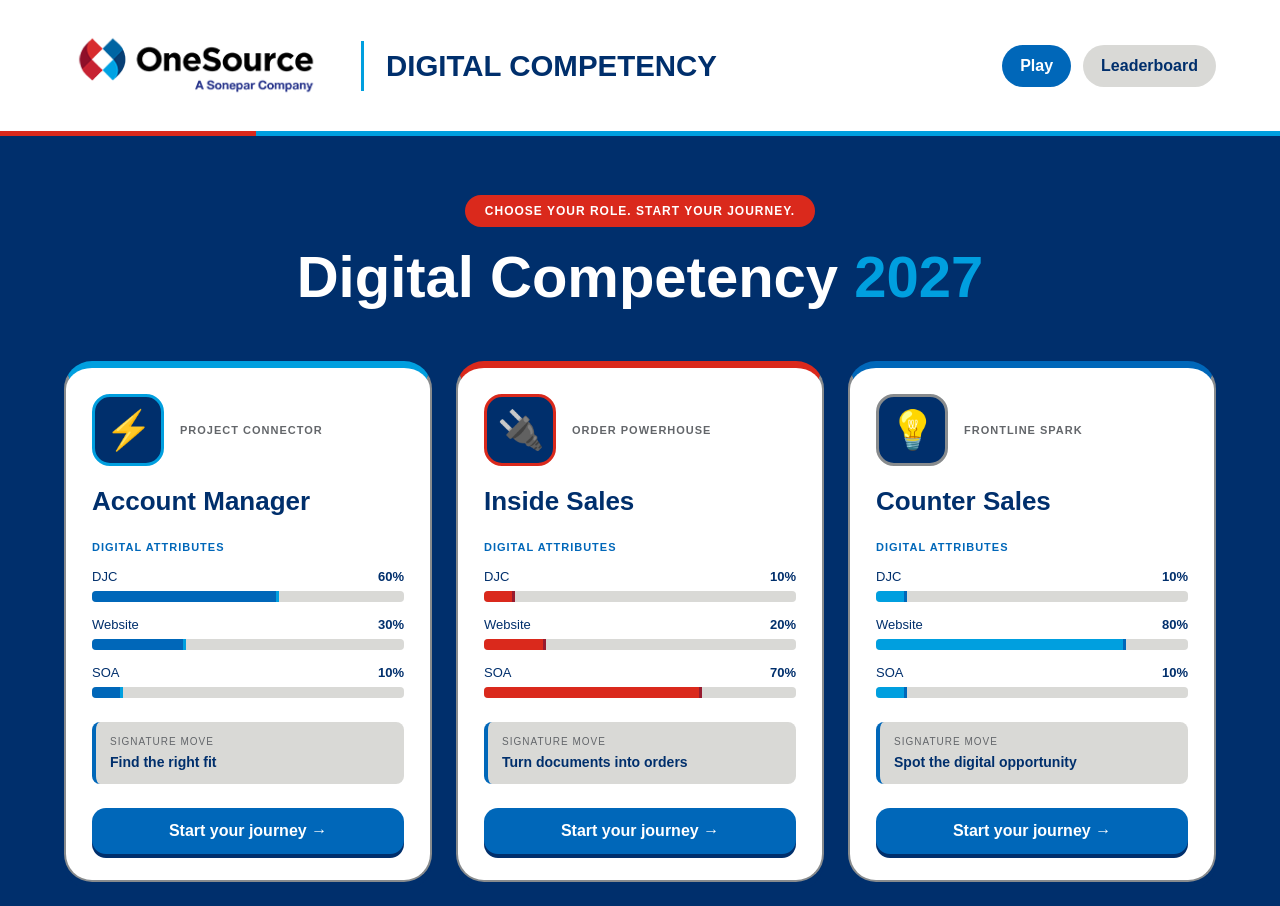
==== commit 9ee2e312: "Add files via upload" ====
--- a/standalone.html
+++ b/standalone.html
@@ -32,7 +32,7 @@
 .breaker-map{background:#002F6C;border:2px solid #0067B9;border-radius:22px;padding:26px}.breaker-map h2{margin:0;font-size:30px}.breaker-map .heading p{color:#D9D9D6}.breaker-layout{display:grid;grid-template-columns:minmax(0,2fr) minmax(230px,1fr);gap:26px;margin-top:24px;align-items:start}.panel-cabinet{background:#888B8D;border:8px solid #63666A;border-radius:14px;padding:18px;box-shadow:0 8px 0 #2C2A29}.panel-nameplate{display:flex;justify-content:space-between;gap:10px;align-items:center;background:#002F6C;border-radius:6px;padding:15px;color:white;margin-bottom:18px;font-size:13px;letter-spacing:1px}.panel-nameplate span{color:#D9D9D6;white-space:nowrap}.breaker-grid{display:grid;grid-template-columns:repeat(2,minmax(0,1fr));gap:10px 16px;background:#63666A;padding:12px;border-radius:8px}.breaker-row{display:flex;align-items:center;gap:10px;background:#2C2A29;color:white;border:2px solid #63666A;border-radius:7px;padding:12px 9px;min-height:94px;text-align:left;position:relative}.breaker-row:hover{border-color:#009FDF}.circuit-number{font-size:11px;color:#B1B3B3;align-self:flex-start}.breaker-switch{position:relative;display:flex;flex-direction:column;align-items:center;justify-content:center;width:32px;height:62px;flex-shrink:0;border:2px solid #888B8D;background:#151515;border-radius:5px}.switch-position{font-size:9px;color:#D9D9D6;position:absolute;top:4px}.switch-handle{position:absolute;bottom:6px;width:21px;height:19px;border-radius:3px;background:#63666A;border-top:3px solid #B1B3B3;transition:bottom .25s,background .25s}.breaker-title{display:flex;flex-direction:column;gap:8px;flex:1;min-width:0}.breaker-title strong{font-size:14px;line-height:1.25;overflow-wrap:anywhere}.breaker-status{position:absolute;right:7px;top:5px;font-size:11px;color:#009FDF}.breaker-title{padding-top:10px}.breaker-on{border-color:#DA291C}.breaker-on .switch-handle{bottom:29px;background:#DA291C;border-top-color:#CB333B}.breaker-on .switch-position{top:auto;bottom:5px;color:white}.breaker-on .breaker-status{color:white;background:#DA291C;border-radius:3px;padding:2px 5px;font-size:9px}.breaker-on .replay-label{font-size:10px;align-self:flex-start;padding:4px 8px;background:#63666A;color:#D9D9D6}.panel-footer{text-align:center;font-size:11px;color:#2C2A29;padding:16px 5px 2px}.power-preview{position:sticky;top:24px}.power-preview>p{font-size:13px;color:#D9D9D6;text-align:center}.branch-display{position:relative;overflow:hidden;height:255px;border:2px solid #0067B9;border-radius:18px;background:#002F6C;isolation:isolate}.branch-sky{position:absolute;inset:0;background:#00358E;opacity:.45}.star{position:absolute;width:4px;height:4px;background:#D9D9D6;border-radius:50%}.star1{left:15%;top:18%}.star2{left:80%;top:12%}.star3{left:65%;top:28%}.branch-building{position:absolute;left:12%;right:12%;bottom:45px;height:135px;background:#63666A;border:3px solid #888B8D;border-top:10px solid #B1B3B3;border-radius:5px 5px 0 0}.branch-sign{position:absolute;top:-31px;left:8%;right:8%;background:#2C2A29;border:2px solid #888B8D;padding:9px 3px;text-align:center;font-size:clamp(12px,1.4vw,18px);font-weight:bold;letter-spacing:1px;color:#888B8D}.branch-windows{display:grid;grid-template-columns:repeat(3,1fr);gap:8px;padding:33px 12px 0}.branch-window{height:23px;background:#2C2A29;border:2px solid #888B8D;transition:background .4s}.branch-window.lit{background:#009FDF;border-color:#D9D9D6}.branch-door{position:absolute;bottom:0;left:44%;width:13%;height:30px;background:#2C2A29;border:2px solid #888B8D}.branch-ground{position:absolute;left:0;right:0;bottom:42px;height:4px;background:#888B8D}.branch-caption{position:absolute;bottom:12px;left:0;right:0;text-align:center;font-size:12px;letter-spacing:2px;color:#D9D9D6}.fully-powered .branch-sign{color:white;background:#0067B9;border-color:#009FDF;box-shadow:0 0 18px #009FDF55}.fully-powered .branch-building{border-color:#D9D9D6}.fully-powered .branch-caption{color:white;font-weight:bold}.fully-powered .branch-window{background:#009FDF}.endgame>.branch-display{max-width:440px;margin:24px auto;height:280px}.endgame .branch-sign{font-size:19px}.fully-powered .star{animation:starPulse 2s ease-in-out infinite alternate}@keyframes starPulse{from{opacity:.4}to{opacity:1}}@media(max-width:1050px){.breaker-layout{grid-template-columns:1fr}.power-preview{position:static;max-width:450px;width:100%;margin:auto}.breaker-title strong{font-size:15px}}@media(max-width:600px){.breaker-map{padding:18px 12px}.panel-cabinet{padding:10px;border-width:5px}.breaker-grid{gap:8px;padding:8px;grid-template-columns:1fr}.breaker-row{min-height:85px;padding:10px 12px}.breaker-title strong{font-size:15px}.panel-nameplate{font-size:11px;padding:12px 8px}.breaker-switch{height:56px}.breaker-on .switch-handle{bottom:26px}.breaker-status{font-size:13px}.circuit-number{min-width:17px}.branch-display{height:245px}}@media(prefers-reduced-motion:reduce){.switch-handle,.branch-window{transition:none}.fully-powered .star{animation:none}}
 
 /* v6.8: brand red, bright blue and light neutrals restore visual variety. */
-body{background:#002F6C}.app{background:linear-gradient(135deg,#002F6C 0%,#00358E 60%,#002F6C 100%)}.hero h1 span{color:#009FDF}.hero .pill{background:#DA291C;color:white}.cards .card{border-top:7px solid #009FDF}.cards .card:nth-child(2){border-top-color:#DA291C}.cards .card:nth-child(3){border-top-color:#888B8D}.cards .card .blue{background:#0067B9}.hud{background:#D9D9D6;color:#002F6C;border-left:7px solid #DA291C}.hud strong{color:#002F6C}.progress{background:#B1B3B3}.progress div{background:#0067B9}.mission{border-top:7px solid #DA291C}.option.selected{background:#D9D9D6}.feedback{background:#0067B9;border-left:6px solid #009FDF}.gold{background:#DA291C;color:white}.gold:hover{background:#971B2F}.blue:hover{background:#00358E}.panel-nameplate{background:#00358E;border-left:5px solid #DA291C}.panel-cabinet{background:#B1B3B3}.breaker-row{background:#2C2A29}.breaker-on{background:#002F6C}.branch-sign{background:white!important;border:2px solid #B1B3B3!important;padding:7px 12px!important;top:-44px!important;height:58px;display:flex;align-items:center;justify-content:center}.branch-logo{display:block;width:100%;max-width:185px;height:auto;max-height:40px;object-fit:contain}.branch-building{background:#B1B3B3;border-color:#D9D9D6;border-top-color:#DA291C}.branch-window.lit:nth-child(odd){background:#009FDF}.branch-window.lit:nth-child(even){background:white}.fully-powered .branch-sign{box-shadow:0 0 16px #009FDF55}.branch-sky{background:#00358E}.branch-caption{background:#DA291C;color:white;padding:8px;bottom:0}.endgame{background:#D9D9D6;color:#002F6C;border:3px solid #DA291C;box-shadow:0 0 0 7px #0067B9,0 15px 35px #002F6C55}.endgame h1{color:#DA291C!important}.endgame-kicker{color:#0067B9}.endgame-player{color:#002F6C}.final-stats>div{background:white;border:2px solid #009FDF;border-top:6px solid #009FDF}.final-stats>div:nth-child(2){border-top-color:#DA291C}.final-stats>div:nth-child(3){background:#002F6C;color:white;border-color:#002F6C}.final-stats strong{color:#002F6C}.final-stats>div:nth-child(3) strong{color:white}.send-result{background:white;color:#002F6C;border-top:6px solid #0067B9}.send-result a{color:#0067B9}.email-button{border-color:#0067B9}.endgame .weights{background:white;border-radius:12px;padding:14px 18px}.arcade-heading h1{font-family:'Courier New',monospace!important;color:#009FDF;text-shadow:3px 3px 0 #DA291C;letter-spacing:4px}.arcade-board{background:#2C2A29;border:3px solid #009FDF;box-shadow:0 0 0 5px #00358E,0 0 22px #009FDF33;font-family:'Courier New',monospace!important}.arcade-columns{background:#DA291C;color:white;border-bottom:0;border-radius:7px;padding:14px 12px;letter-spacing:2px}.arcade-row{border-bottom:1px solid #63666A;border-left:4px solid #009FDF;margin-top:10px;background:#002F6C;border-radius:7px}.arcade-row:nth-child(3n){border-left-color:#DA291C;background:#00358E}.arcade-row:nth-child(3n+1){border-left-color:#B1B3B3;background:#2C2A29}.arcade-player{color:white}.player-marker{color:#009FDF}.arcade-row:nth-child(3n) .player-marker{color:#DA291C}.arcade-score{color:#009FDF;font-family:'Courier New',monospace!important;text-shadow:2px 2px 0 #002F6C}.arcade-details{color:white}.arcade-details small{color:#D9D9D6}.victory-flash h1{color:white;text-shadow:4px 4px 0 #DA291C}.victory-flash p{color:#009FDF}@media(max-width:600px){.arcade-heading h1{letter-spacing:2px}.branch-sign{padding:7px 10px!important}.endgame{padding:22px}.final-stats>div{min-width:100px}}
+body{background:#002F6C}.app{background:linear-gradient(135deg,#002F6C 0%,#00358E 60%,#002F6C 100%)}.hero h1 span{color:#009FDF}.hero .pill{background:#DA291C;color:white}.cards .card{border-top:7px solid #009FDF}.cards .card:nth-child(2){border-top-color:#DA291C}.cards .card:nth-child(3){border-top-color:#888B8D}.cards .card .blue{background:#0067B9}.hud{background:#D9D9D6;color:#002F6C;border-left:7px solid #DA291C}.hud strong{color:#002F6C}.progress{background:#B1B3B3}.progress div{background:#0067B9}.mission{border-top:7px solid #DA291C}.option.selected{background:#D9D9D6}.feedback{background:#0067B9;border-left:6px solid #009FDF}.gold{background:#DA291C;color:white}.gold:hover{background:#971B2F}.blue:hover{background:#00358E}.panel-nameplate{background:#00358E;border-left:5px solid #DA291C}.panel-cabinet{background:#B1B3B3}.breaker-row{background:#2C2A29}.breaker-on{background:#002F6C}.branch-sign{background:white!important;border:2px solid #B1B3B3!important;padding:7px 12px!important;top:-44px!important;height:58px;display:flex;align-items:center;justify-content:center}.branch-logo{display:block;width:100%;max-width:185px;height:auto;max-height:40px;object-fit:contain}.branch-building{background:#B1B3B3;border-color:#D9D9D6;border-top-color:#DA291C}.fully-powered .branch-sign{box-shadow:0 0 16px #009FDF55}.branch-sky{background:#00358E}.branch-caption{background:#DA291C;color:white;padding:8px;bottom:0}.endgame{background:#D9D9D6;color:#002F6C;border:3px solid #DA291C;box-shadow:0 0 0 7px #0067B9,0 15px 35px #002F6C55}.endgame h1{color:#DA291C!important}.endgame-kicker{color:#0067B9}.endgame-player{color:#002F6C}.final-stats>div{background:white;border:2px solid #009FDF;border-top:6px solid #009FDF}.final-stats>div:nth-child(2){border-top-color:#DA291C}.final-stats>div:nth-child(3){background:#002F6C;color:white;border-color:#002F6C}.final-stats strong{color:#002F6C}.final-stats>div:nth-child(3) strong{color:white}.send-result{background:white;color:#002F6C;border-top:6px solid #0067B9}.send-result a{color:#0067B9}.email-button{border-color:#0067B9}.endgame .weights{background:white;border-radius:12px;padding:14px 18px}.arcade-heading h1{font-family:'Courier New',monospace!important;color:#009FDF;text-shadow:3px 3px 0 #DA291C;letter-spacing:4px}.arcade-board{background:#2C2A29;border:3px solid #009FDF;box-shadow:0 0 0 5px #00358E,0 0 22px #009FDF33;font-family:'Courier New',monospace!important}.arcade-columns{background:#DA291C;color:white;border-bottom:0;border-radius:7px;padding:14px 12px;letter-spacing:2px}.arcade-row{border-bottom:1px solid #63666A;border-left:4px solid #009FDF;margin-top:10px;background:#002F6C;border-radius:7px}.arcade-row:nth-child(3n){border-left-color:#DA291C;background:#00358E}.arcade-row:nth-child(3n+1){border-left-color:#B1B3B3;background:#2C2A29}.arcade-player{color:white}.player-marker{color:#009FDF}.arcade-row:nth-child(3n) .player-marker{color:#DA291C}.arcade-score{color:#009FDF;font-family:'Courier New',monospace!important;text-shadow:2px 2px 0 #002F6C}.arcade-details{color:white}.arcade-details small{color:#D9D9D6}.victory-flash h1{color:white;text-shadow:4px 4px 0 #DA291C}.victory-flash p{color:#009FDF}@media(max-width:600px){.arcade-heading h1{letter-spacing:2px}.branch-sign{padding:7px 10px!important}.endgame{padding:22px}.final-stats>div{min-width:100px}}
 
 /* v7.1 integrated facade branding and a single continuous feeder cable. */
 .breaker-layout{position:relative;isolation:isolate;column-gap:46px}.panel-cabinet{position:relative;z-index:2}.power-preview{z-index:2}.power-cable{position:absolute;inset:0;width:100%;height:100%;overflow:visible;pointer-events:none;z-index:3}.power-cable path{fill:none;stroke-linecap:round;stroke-linejoin:round}.cable-jacket{stroke:#151515;stroke-width:18;filter:drop-shadow(0 3px 2px #002f6c)}.cable-highlight{stroke:#63666A;stroke-width:10}.cable-energy{stroke:#009FDF;stroke-width:3;opacity:0;stroke-dasharray:9 18}.energized .cable-energy{opacity:1;animation:cableFlow 2s linear infinite}.panel-cabinet:after{content:'';position:absolute;right:-15px;top:135px;width:17px;height:28px;border-radius:4px;background:#888B8D;border:3px solid #2C2A29;z-index:4}.branch-display{height:295px;border:0;border-radius:24px;background:linear-gradient(180deg,#00358E,#002F6C);box-shadow:inset 0 0 0 1px #0067B9}.branch-building{left:7%;right:7%;bottom:49px;height:164px;border:0;border-radius:10px 10px 0 0;background:#D9D9D6;box-shadow:inset 0 -10px 0 #888B8D}.roof-canopy{position:absolute;left:-5%;right:-5%;top:-6px;height:13px;border-radius:7px 7px 3px 3px;background:#DA291C;box-shadow:0 4px 0 #971B2F}.branch-sign.facade-brand{top:15px!important;left:7%;right:7%;height:48px;padding:8px 12px!important;background:#fff!important;border:0!important;border-radius:24px!important;box-shadow:none!important;z-index:2}.branch-logo{max-width:190px;max-height:34px;object-fit:contain}.branch-windows{padding:82px 15px 0;gap:7px}.branch-window{height:22px;border:2px solid #63666A;border-radius:4px}.branch-window.lit{border-color:#0067B9}.branch-door{height:30px;border-radius:5px 5px 0 0}.service-inlet{position:absolute;left:-9px;bottom:40px;width:18px;height:28px;background:#888B8D;border:3px solid #2C2A29;border-radius:4px;z-index:4}.branch-caption{border-radius:0 0 18px 18px;letter-spacing:1px}.fully-powered .facade-brand{box-shadow:0 0 0 3px #009FDF44!important}.endgame>.branch-display{height:310px;max-width:450px}.breaker-status.retry-status{color:#D9D9D6;font-size:10px}.breaker-title{padding-top:4px}.breaker-on .breaker-title{padding-top:10px}.power-preview>p{padding:0 10px}.branch-ground{bottom:45px}
@@ -47,6 +47,11 @@
 .character-card .blue[data-role]{background:#0067B9;color:#fff;transition:background .18s ease,box-shadow .18s ease,transform .18s ease}
 .character-card .blue[data-role]:hover,.character-card .blue[data-role]:focus-visible{background:#DA291C;color:#fff;box-shadow:0 4px 0 #971B2F,0 0 18px rgba(218,41,28,.45);transform:translateY(-2px)}
 .character-card .blue[data-role]:active{background:#971B2F;transform:translateY(0);box-shadow:0 2px 0 #002F6C}
+
+/* v7.6: uniform powered windows and centered facade geometry. */
+.branch-windows{grid-template-columns:repeat(3,minmax(0,1fr))}
+.branch-window.lit,.fully-powered .branch-window{background:#009FDF;border-color:#0067B9}
+.branch-door{left:50%;transform:translateX(-50%);width:13%}
 </style></head><body><div id="app"></div><script>const CONTENT={"am":{"name":"Account Manager","time":10,"icon":"🚀","groups":{"DJC":60,"Website":30,"SOA":10},"questions":[{"id":"d1","category":"DJC","tool":"DJC","type":"choice","title":"Commodity or project?","prompt":"A customer wants to release commodity items from a large blanket order as they need them. Which tool would you point them to?","options":["Point them to DJC for the releases and ask their digital specialist to show them the project information available there.","Point them to the website blanket order tool and ask their digital specialist to show them how to release their items.","Point them to SOA for the releases and ask inside sales to give them access to the order-processing screen."],"key":"B","why":"The website blanket order tool is the right fit for commodity releases. Their digital specialist can show the customer how it works."},{"id":"d3","category":"DJC","tool":"DJC","type":"choice","title":"Shared project visibility","prompt":"A project manager keeps asking for material updates and a money sheet showing project financials. What would you suggest?","options":["Talk about DJC's 24/7 project access and connect them with their digital specialist to get started.","Talk about website product lists and connect them with their digital specialist to use those lists for project financials.","Talk about SOA's document processing and connect them with inside sales to use SOA as their shared project portal."],"key":"A","why":"DJC gives customers 24/7 access to project material and financials. Their digital specialist and PM team can help with setup and questions."},{"id":"d4","category":"DJC","tool":"DJC","type":"choice","title":"Permissions and communication","prompt":"Purchasing, project management and the field team need different access and a better way to stay on the same page. What DJC benefits would you highlight?","options":["Shared project information with the same permissions for everyone, making access easier to manage across purchasing and the field team.","Shared project information and access to financials so each user can track expenses, without needing personal support.","Shared project information with permissions for each user, so teams can see what they need and communicate faster and more accurately."],"key":"C","why":"DJC lets you set permissions for each user and helps teams communicate faster and more accurately. Personal support is still available."},{"id":"d5","category":"DJC","tool":"DJC","type":"choice","title":"Choose the primary solution","prompt":"A customer regularly sends a 40-line PO. The issue is the time we spend typing it in, not tracking a project. Which tool would you bring up?","options":["Encourage SOA with inside sales, while keeping the normal order review in place.","Bring up DJC with your digital specialist, using project releases to pull the line items from the customer's PO.","Bring up website blanket ordering with your digital specialist, using releases to process the PO the customer already sent."],"key":"A","why":"SOA helps us process the PO faster and more accurately. Inside sales still reviews it, and your digital specialist can help when things get tricky."},{"id":"pitch","category":"DJC","tool":"DJC","type":"write","title":"Pitch Studio","prompt":"In your words, what are the biggest advantages of DJC for our customers? How would you pitch it to a customer? Write 2-4 sentences.","options":[],"key":"Ungraded","why":"Your pitch is saved as you wrote it and isn't scored automatically. Think about 24/7 access to project material and financials, permissions for each user, and faster, more accurate communication between teams."},{"id":"w1","category":"Website","tool":"Website","type":"choice","title":"Website value","prompt":"A customer wants an easier way to handle everyday purchases. Which website features would you mention?","options":["Their pricing and availability, plus self-service quotes and orders. Their digital specialist can show them how to get started.","Their pricing and availability, plus access to SOA through the website. They can upload their own POs for internal processing.","Self-service quotes and orders, plus a shared view of project financials. They can use the website instead of setting up DJC."],"key":"A","why":"The website gives customers their pricing and availability, plus self-service quotes and orders. Their digital specialist can show them how to use it."},{"id":"w2","category":"Website","tool":"Website","type":"choice","title":"Repeat purchasing","prompt":"A customer wants to see what they bought over the last year and make repeat orders easier. Which website features would you mention?","options":["Custom product lists and SOA's match history, so they can use our previous product matches to look up their purchases.","The 12-month ordering history in FPP and custom product lists. Their digital specialist can show them how to use both.","The 12-month ordering history in FPP and DJC releases, so they can use project releases as their saved website lists."],"key":"B","why":"FPP shows 12 months of ordering history, and custom product lists help with repeat buys. Their digital specialist can walk the customer through both."},{"id":"w3","category":"Website","tool":"Website","type":"choice","title":"Account context","prompt":"A customer says the pricing or order history on the website doesn't look right. What should you check first?","options":["Check their login, then ask for a pricing correction before checking which account or job they're viewing.","Check their login, then use a coworker's account to compare the history while your digital specialist looks into it.","Check their login and selected account or job. If it still doesn't look right, contact your digital specialist."],"key":"C","why":"Start with the login and account or job. If those are right and the issue continues, contact your digital specialist. Don't use someone else's login."},{"id":"s1","category":"SOA","tool":"SOA","type":"choice","title":"SOA value","prompt":"How does using SOA to process a PO or bill of materials help our customers?","options":["We can process orders faster and more accurately by confirming or correcting the lines in SOA before sending them to Eclipse.","We can process orders faster, using a successful SOA upload to confirm the lines are accurate before sending them to Eclipse without editing.","We can process orders more accurately, while giving customers access to the SOA queue to check their project material and financials."],"key":"A","why":"SOA helps us process orders faster and more accurately. We upload the document, connect it to the customer and confirm or correct the lines before sending it to Eclipse. Your digital specialist can help with difficult cases."},{"id":"web_issue","category":"Website","tool":"Website","type":"choice","title":"Report a website issue","prompt":"You find a missing image, confusing description or an item you can't find on the website. What should you do?","options":["Email Web Support with the item details, what happened and a screenshot or link if available.","Ask the branch to stop using that item online until someone notices and fixes the listing.","Send the customer a different item and wait to report the issue until it affects another order."],"key":"A","why":"Email websupport@1sourcedist.com with enough detail to look into it. You can check with your digital specialist if you need help reporting the issue."},{"id":"access_form","category":"Website","tool":"Website","type":"choice","title":"Request customer access","prompt":"A customer wants access to the website or mobile app. How do you submit the request?","options":["Call the digital team and use the conversation instead of submitting the access form.","Email a named associate and have the customer choose their permissions in the message.","Use the Web & Mobile Access Form on the Digital Team intranet page and follow the submission process."],"key":"C","why":"Use the Web & Mobile Access Form on the Digital Team intranet page. Check with your digital specialist if you need help."},{"id":"lists_vs_fpp","category":"Website","tool":"Website","type":"choice","title":"Saved lists or purchase history?","prompt":"A customer wants to save a group of items for repeat buys, rather than just look at what they ordered before. Where would you point them?","options":["My Product Lists for saved groups of items; FPP for products from their ordering history.","Frequently Purchased Products for manually built lists; My Product Lists for their ordering history.","Orders and Quotes for saved product groups; My Product Lists only for shipment updates."],"key":"A","why":"My Product Lists helps with saved repeat-buy lists. FPP helps customers find products from their ordering history. Their digital specialist can show them both."},{"id":"pricing_source","category":"Website","tool":"Website","type":"choice","title":"Where website pricing comes from","prompt":"A customer's website price doesn't look right. What should you know before asking for help?","options":["The website uses pricing loaded in Eclipse for that customer, including item-specific or matrix pricing.","The website uses a separate price file, so Eclipse pricing does not help explain the customer price.","The website uses the last online order price, even when the customer pricing in Eclipse has changed."],"key":"A","why":"Start with the customer login and account, then the pricing loaded in Eclipse. Ask your digital specialist for help if the price still looks wrong."},{"id":"pricing_causes","category":"Website","tool":"Website","type":"choice","title":"Pricing issues","prompt":"The customer is signed in to the right account, but a price still looks wrong. What could explain it?","options":["Only the website image or description; customer pricing in Eclipse cannot affect the displayed price.","Missing or unmaintained pricing, a product override or an expired SPA agreement in the customer pricing.","Only the customer browser; an expired SPA agreement cannot affect the displayed price."],"key":"B","why":"Possible causes include missing pricing, overrides, unmaintained item pricing, expired SPAs and not being logged in as possible causes. Ask your digital specialist to help investigate."},{"id":"integration_handoff","category":"Website","tool":"Website","type":"choice","title":"Punchout, EDI and third-party tools","prompt":"A customer mentions Punchout, EDI, Elink, Ariba or Remarcable. Who should you involve?","options":["Start with Operations only and promise compatibility before asking the digital team about setup.","Check with your digital specialist or email Web Support; connect the customer with their digital specialist for the opportunity.","Start with a general ticket only and wait to involve the digital team until the customer has chosen a setup."],"key":"B","why":"Your digital specialist and websupport@1sourcedist.com are the support routes identified in this trainingzes. Gather the customer need rather than promising a setup."}]},"inside":{"name":"Inside Sales","time":20,"icon":"🧩","groups":{"DJC":10,"Website":20,"SOA":70},"questions":[{"id":"s2","category":"SOA","tool":"SOA","type":"choice","title":"Document intake","prompt":"You have a customer's bill of materials in a PDF. How can you get it into SOA?","options":["Type the PDF's lines into the email body, then connect the document to the customer and review the lines in SOA.","Drag and drop the PDF or email it as an attachment, then connect it to the customer and confirm or correct the lines in SOA.","Drag and drop the PDF or email it as an attachment, then connect it to the customer and send it to Eclipse without reviewing the lines."],"key":"B","why":"Drag and drop the document or email it as an attachment. Connect it to the customer in SOA, confirm or correct the lines in SOA, then send it to Eclipse."},{"id":"s3","category":"SOA","tool":"SOA","type":"order","title":"Workflow Builder","prompt":"Put these SOA steps in the order you would follow.","options":["Drag and drop the document into SOA or email it as an attachment.","Connect the document to an existing customer in SOA, or create the customer if needed.","Confirm or correct the lines in SOA against the original document.","Send the corrected document to Eclipse."],"key":"A > B > C > D","why":"Upload the document, connect it to the customer, confirm or correct the lines against the original, then send it to Eclipse."},{"id":"s4","category":"SOA","tool":"SOA","type":"choice","title":"Fix the document details","prompt":"SOA read \"Makita\" instead of \"Milwaukee\" from the uploaded PO. What should you do before sending it to Eclipse?","options":["Compare the line with the PO, then leave the description as it is because the document uploaded successfully.","Write the correct item on a separate note, then send the unchanged line to Eclipse and ask your digital specialist to fix it later.","Compare the line with the PO and correct it in SOA before sending it to Eclipse. The correction can help with future repeat documents."],"key":"C","why":"Correct the line in SOA so it matches the original PO, then send it to Eclipse. Corrections can help with repeat documents, but you should still review the lines each time."},{"id":"s5","category":"SOA","tool":"SOA","type":"choice","title":"Connect the customer","prompt":"You've uploaded a document, but the customer isn't in SOA. What should you do?","options":["Connect it to a customer with a similar name, then correct the lines and ask your digital specialist to change the customer afterward.","Add the customer using their shop account number or preferred ship-to (job account), then connect the document to them.","Leave the customer unconnected, then correct the lines and send the document to Eclipse so the customer can be added afterward."],"key":"B","why":"Connect the document to the customer in SOA. If the customer isn't there, add them. If you need to create the customer, use their shop account number or preferred ship-to."},{"id":"s6","category":"SOA","tool":"SOA","type":"choice","title":"Photo attachment or embedded image?","prompt":"A customer emails a photo of their material list pasted into the message body. How should you send that photo to SOA?","options":["Save the photo and attach it as a separate file when emailing it to SOA, so the material list is sent as an attachment.","Paste the photo into the email body. Keep it next to the customer's written instructions so SOA can read them together.","Forward the email as it is, leaving the photo in the message body so SOA can read it alongside the customer's instructions."],"key":"A","why":"Send the photo as an attachment, not pasted into the email body. If you're having trouble getting it into SOA, ask your digital specialist."},{"id":"s10","category":"SOA","tool":"SOA","type":"choice","title":"Repeat bills of materials","prompt":"Why is SOA a good fit for customers who send repeat bills of materials?","options":["It saves time typing repeat orders, so familiar documents can be connected to the customer and sent to Eclipse without checking the lines.","Once repeat material has been matched and corrections have been captured, SOA can save time compared with manually typing each order.","It keeps getting better when we upload documents, so uploading a repeat BOM is enough without connecting the customer or sending the corrected lines to Eclipse."],"key":"B","why":"SOA keeps getting better and can save time on repeat BOMs. Connect each document to the customer, confirm or correct the lines and send it to Eclipse, even when the document looks familiar."},{"id":"w1","category":"Website","tool":"Website","type":"choice","title":"Everyday website self-service","prompt":"Which everyday customer requests can we point to the website?","options":["Spec sheets, their pricing and availability, proof of delivery and accounting information they can look up without calling the branch.","Spec sheets, their pricing and availability, and access to our SOA queue so they can check the orders we're processing internally.","Proof of delivery, accounting information and permission settings so they can choose which accounts and information they have access to."],"key":"A","why":"The website is useful for spec sheets, pricing and availability, proof of delivery and accounting. Their digital specialist can demonstrate it or help with tricky questions."},{"id":"w2","category":"Website","tool":"Website","type":"choice","title":"Repeat buying and orders","prompt":"A customer wants to make quotes and orders online, look up past purchases and save items for repeat buys. What would you point out?","options":["Self-service quotes and orders, plus SOA's match history so they can use our matches to look up what they bought last year.","Self-service quotes and orders, 12 months of ordering history in FPP and custom product lists to make repeat buys easier.","Self-service quotes and orders, plus DJC releases so they can use project releases as their saved product lists on the website."],"key":"B","why":"Mention online quotes and orders, FPP's 12-month ordering history and custom product lists. Their digital specialist can show those features and the blanket order tool when needed."},{"id":"d3","category":"DJC","tool":"DJC","type":"choice","title":"Project visibility handoff","prompt":"A project customer wants to check material, releases, shipments and financials in one place. What should you suggest?","options":["DJC is a good fit for that project. Connect the customer with their digital specialist for setup and help.","Website product lists are a good fit for that project. Use them to give the team a shared view of material and financials.","SOA is a good fit for that project. Give the customer access to our processing queue to check shipments and financials."],"key":"A","why":"DJC is for projects. Connect the customer with their digital specialist and PM team for a demonstration, setup or project questions."},{"id":"web_issue","category":"Website","tool":"Website","type":"choice","title":"Report a website issue","prompt":"You find a missing image, confusing description or an item you can't find on the website. What should you do?","options":["Email Web Support with the item details, what happened and a screenshot or link if available.","Ask the branch to stop using that item online until someone notices and fixes the listing.","Send the customer a different item and wait to report the issue until it affects another order."],"key":"A","why":"Email websupport@1sourcedist.com with enough detail to look into it. You can check with your digital specialist if you need help reporting the issue."},{"id":"access_form","category":"Website","tool":"Website","type":"choice","title":"Request customer access","prompt":"A customer wants access to the website or mobile app. How do you submit the request?","options":["Call the digital team and use the conversation instead of submitting the access form.","Email a named associate and have the customer choose their permissions in the message.","Use the Web & Mobile Access Form on the Digital Team intranet page and follow the submission process."],"key":"C","why":"Use the Web & Mobile Access Form on the Digital Team intranet page. Check with your digital specialist if you need help."},{"id":"lists_vs_fpp","category":"Website","tool":"Website","type":"choice","title":"Saved lists or purchase history?","prompt":"A customer wants to save a group of items for repeat buys, rather than just look at what they ordered before. Where would you point them?","options":["My Product Lists for saved groups of items; FPP for products from their ordering history.","Frequently Purchased Products for manually built lists; My Product Lists for their ordering history.","Orders and Quotes for saved product groups; My Product Lists only for shipment updates."],"key":"A","why":"My Product Lists helps with saved repeat-buy lists. FPP helps customers find products from their ordering history. Their digital specialist can show them both."},{"id":"payment_nav","category":"Website","tool":"Website","type":"choice","title":"Pay an invoice","prompt":"A customer wants to pay an invoice online. Which option should they look for?","options":["Orders and Quotes, since viewing an order also gives every user access to invoice payments.","Manage and Pay Invoices, with the right payment permissions on their user account.","Digital Job Center, since project financial access automatically includes website payment access."],"key":"B","why":"Point the customer to Manage and Pay Invoices. Payment permissions still need to be enabled for that user."},{"id":"payment_permission","category":"Website","tool":"Website","type":"choice","title":"Payment permissions","prompt":"A customer can sign in but can't pay invoices online. What should you keep in mind?","options":["Every website user can pay invoices by default, so the issue must be the browser.","Seeing an invoice gives the user payment access, so the issue must be the invoice balance.","Payment access is not enabled for every user by default; check with your digital specialist for help."],"key":"C","why":"Signing in does not automatically give a user permission to pay invoices. Check with your digital specialist for help with the approved access process."},{"id":"shipment_window","category":"Website","tool":"Website","type":"choice","title":"Active Shipments window","prompt":"What time frame does the Active Shipments tile cover in this training?","options":["Seven days back and two days forward.","Two days back and seven days forward.","Twenty days back and twenty days forward."],"key":"A","why":"The supplied quiz baseline is seven days back and two days forward. Confirm this setting before using the question in the live game."},{"id":"calendar_date","category":"Website","tool":"Website","type":"choice","title":"Order Calendar date","prompt":"Which date on the sales order places it on the Order Management Calendar?","options":["The required date, even when the shipment date is different.","The backorder date, even when part of the order is shipping.","The shipment date, rather than the required or backorder date."],"key":"C","why":"This training uses the shipment date for the Order Management Calendar."},{"id":"pricing_source","category":"Website","tool":"Website","type":"choice","title":"Where website pricing comes from","prompt":"A customer's website price doesn't look right. What should you know before asking for help?","options":["The website uses pricing loaded in Eclipse for that customer, including item-specific or matrix pricing.","The website uses a separate price file, so Eclipse pricing does not help explain the customer price.","The website uses the last online order price, even when the customer pricing in Eclipse has changed."],"key":"A","why":"Start with the customer login and account, then the pricing loaded in Eclipse. Ask your digital specialist for help if the price still looks wrong."},{"id":"pricing_causes","category":"Website","tool":"Website","type":"choice","title":"Pricing issues","prompt":"The customer is signed in to the right account, but a price still looks wrong. What could explain it?","options":["Only the website image or description; customer pricing in Eclipse cannot affect the displayed price.","Missing or unmaintained pricing, a product override or an expired SPA agreement in the customer pricing.","Only the customer browser; an expired SPA agreement cannot affect the displayed price."],"key":"B","why":"Possible causes include missing pricing, overrides, unmaintained item pricing, expired SPAs and not being logged in as possible causes. Ask your digital specialist to help investigate."}]},"counter":{"name":"Counter Sales","time":15,"icon":"🛒","groups":{"DJC":10,"Website":80,"SOA":10},"questions":[{"id":"w1","category":"Website","tool":"Website","type":"choice","title":"Customer Quest","prompt":"A customer keeps calling for pricing and availability. What would you suggest?","options":["Point them to the website and connect them with their digital specialist to show them how to check pricing and availability.","Point them to DJC and connect them with their digital specialist to check everyday pricing and availability, even without a project.","Point them to SOA and connect them with inside sales to give them access to everyday pricing and availability."],"key":"A","why":"Point them to the website for their pricing and availability. Their digital specialist can show them how it works and help them get started."},{"id":"w4","category":"Website","tool":"Website","type":"choice","title":"Common self-service needs","prompt":"Which common requests can customers handle themselves on the website?","options":["Spec sheets, pricing and availability, proof of delivery and accounting information, instead of calling the branch for those everyday requests.","Spec sheets, pricing and availability, and access to our SOA queue, instead of calling the branch to check internal order processing.","Proof of delivery, accounting information and their own permission settings, instead of asking us to approve access to accounts."],"key":"A","why":"The website covers common needs like spec sheets, pricing and availability, proof of delivery and accounting. Their digital specialist can help with demonstrations or questions."},{"id":"w6","category":"Website","tool":"Website","type":"choice","title":"Commodity release challenge","prompt":"A customer mentions a large commodity buyout and wants an easier way to release items as they need them. What should you do?","options":["Connect them with their digital specialist to show them how SOA uploads can be used to release items from the buyout.","Connect them with their digital specialist to show them how the website blanket order tool can release items from the buyout.","Connect them with their digital specialist to set up a DJC project before offering a way to release items from the buyout."],"key":"B","why":"The website blanket order tool handles commodity releases. Connect the customer with their digital specialist to show them how to use it."},{"id":"w3","category":"Website","tool":"Website","type":"choice","title":"Website access request","prompt":"A customer wants access to their online account. What should you do next?","options":["Fill out the Web & Mobile Access Form, let the customer choose their permissions and send it to Digital Web Support.","Fill out the Web & Mobile Access Form, copy another customer's permissions without checking and send it to Digital Web Support.","Fill out the Web & Mobile Access Form and send it to Digital Web Support. Ask your digital specialist if you need help; customers don't choose their permissions."],"key":"C","why":"Use the Web & Mobile Access Form and send it to Digital Web Support. Customers don't choose their own permissions. Your digital specialist can help with access questions. The form is on the Digital Team intranet page."},{"id":"w5","category":"Website","tool":"Website","type":"choice","title":"Access rescue","prompt":"A customer can't get into the website account they need. What should you do?","options":["Find out what's happening and try a coworker's login. Contact your digital specialist if that doesn't get them in.","Find out what's happening and contact your digital specialist for help with access through the approved process.","Find out what's happening and request access to more accounts. Contact your digital specialist once the customer is back in."],"key":"B","why":"Find out what the customer is seeing, then contact your digital specialist. Don't share logins or request access to unrelated accounts. Digital Business support: websupport@1sourcedist.com."},{"id":"s12","category":"SOA","tool":"SOA","type":"choice","title":"Counter upload basics","prompt":"A contractor gives you a material list with several lines. How could you use SOA?","options":["Drag and drop the document or email it as an attachment, connect it to the customer, confirm or correct the lines and send it to Eclipse. Ask your digital specialist if needed.","Drag and drop the document or email it as an attachment, connect it to the customer and send it to Eclipse without reviewing the lines. Ask for help if an error is reported.","Type every line manually before uploading the document, then connect it to the customer and send it to Eclipse. Use that extra entry step for every material list."],"key":"A","why":"Upload by drag and drop or email attachment, connect the document to the customer, confirm or correct the lines, then send it to Eclipse. If the customer is missing, add them using their shop account number or preferred ship-to (job account). Manual entry is still an option when appropriate; ask your digital specialist if you need help."},{"id":"e1","category":"DJC","tool":"DJC","type":"choice","title":"Project handoff","prompt":"A customer asks about staged or stored material for an active project. Who should you connect them with?","options":["Their digital specialist and inside sales, using SOA's processing status to show the customer where their project shipment and material stand.","Their digital specialist and PM team, using DJC when it fits to help with project shipments and material.","Their digital specialist and the customer's purchasing team, using a website cart to show where their project shipment and material stand."],"key":"B","why":"Connect them with their digital specialist and PM team for project questions. The website is still useful for common requests like proof of delivery."},{"id":"e2","category":"Website","tool":"Website","type":"choice","title":"Spot the digital opportunity","prompt":"You're talking with a customer who might benefit from a digital solution. What should you do?","options":["Pick a likely tool and promise it will handle everything they need. Then ask their digital specialist to show them how it works.","Pick a likely tool and have them start using it before learning more about their needs. Then ask their digital specialist for a demonstration.","Find out what they're trying to do and connect them with their digital specialist. Help them explore the right tool while keeping personal support available."],"key":"C","why":"When a customer may benefit from a digital solution, connect them with their digital specialist. You can also check with your digital specialist for help identifying the right tool. Personal support stays available."},{"id":"web_issue","category":"Website","tool":"Website","type":"choice","title":"Report a website issue","prompt":"You find a missing image, confusing description or an item you can't find on the website. What should you do?","options":["Email Web Support with the item details, what happened and a screenshot or link if available.","Ask the branch to stop using that item online until someone notices and fixes the listing.","Send the customer a different item and wait to report the issue until it affects another order."],"key":"A","why":"Email websupport@1sourcedist.com with enough detail to look into it. You can check with your digital specialist if you need help reporting the issue."},{"id":"access_form","category":"Website","tool":"Website","type":"choice","title":"Request customer access","prompt":"A customer wants access to the website or mobile app. How do you submit the request?","options":["Call the digital team and use the conversation instead of submitting the access form.","Email a named associate and have the customer choose their permissions in the message.","Use the Web & Mobile Access Form on the Digital Team intranet page and follow the submission process."],"key":"C","why":"Use the Web & Mobile Access Form on the Digital Team intranet page. Check with your digital specialist if you need help."},{"id":"payment_nav","category":"Website","tool":"Website","type":"choice","title":"Pay an invoice","prompt":"A customer wants to pay an invoice online. Which option should they look for?","options":["Orders and Quotes, since viewing an order also gives every user access to invoice payments.","Manage and Pay Invoices, with the right payment permissions on their user account.","Digital Job Center, since project financial access automatically includes website payment access."],"key":"B","why":"Point the customer to Manage and Pay Invoices. Payment permissions still need to be enabled for that user."},{"id":"payment_permission","category":"Website","tool":"Website","type":"choice","title":"Payment permissions","prompt":"A customer can sign in but can't pay invoices online. What should you keep in mind?","options":["Every website user can pay invoices by default, so the issue must be the browser.","Seeing an invoice gives the user payment access, so the issue must be the invoice balance.","Payment access is not enabled for every user by default; check with your digital specialist for help."],"key":"C","why":"Signing in does not automatically give a user permission to pay invoices. Check with your digital specialist for help with the approved access process."},{"id":"shipment_status","category":"Website","tool":"Website","type":"choice","title":"Active Shipments statuses","prompt":"Which group includes the statuses available in the Active Shipments tile in this training?","options":["In fulfillment, ready for pickup and delivery in progress; complete and vendor fulfillment are excluded.","In fulfillment, ready for pickup, delivery in progress, fulfilling from vendor and complete.","Delivery in progress, complete and quote pending; pickup and vendor fulfillment are excluded."],"key":"B","why":"The statuses include in fulfillment, ready for pickup, delivery in progress, fulfilling from vendor and complete."},{"id":"pricing_source","category":"Website","tool":"Website","type":"choice","title":"Where website pricing comes from","prompt":"A customer's website price doesn't look right. What should you know before asking for help?","options":["The website uses pricing loaded in Eclipse for that customer, including item-specific or matrix pricing.","The website uses a separate price file, so Eclipse pricing does not help explain the customer price.","The website uses the last online order price, even when the customer pricing in Eclipse has changed."],"key":"A","why":"Start with the customer login and account, then the pricing loaded in Eclipse. Ask your digital specialist for help if the price still looks wrong."}]}};</script><script>// Andrew is a manually assigned arcade entry, 100 above the game maximum.
 const PUBLISHED_FINISHERS=[{"runId": "andrew-kenny-manual-entry", "firstName": "Andrew", "lastName": "Kenny", "location": "Northern CA", "role": "Digital Specialist", "roleKey": "host", "isHost": true, "participationPoints": 1100, "tags": []}];</script><script>const app=document.getElementById('app');
 const state={tab:'home',role:null,profile:{firstName:'',lastName:'',branchNumber:''},answers:{},first:{},mission:null,phase:'map',pick:null,order:[],pitch:'',hint:false,run:'',finished:null,mapOrder:[],search:'',filter:'all',notice:'',cleared:{},mapScroll:0};
@@ -72,7 +77,7 @@
 function play(id){const q=items().find(q=>q.id===id);if(!q)return;state.mapScroll=window.scrollY;state.mission=id;state.phase='play';state.pick=null;state.order=q.type==='order'?[2,0,3,1]:[];state.pitch=state.answers[id]?.response||'';state.hint=false;render();window.scrollTo(0,0)}
 function back(){state.phase='map';state.mission=null;save();render();requestAnimationFrame(()=>window.scrollTo({top:state.mapScroll||0,behavior:'instant'}))}
 function submit(){const q=mission();const wasComplete=complete();if(state.phase!=='play'||(q.type==='choice'&&state.pick===null)||(q.type==='write'&&state.pitch.trim().split(/\s+/).filter(Boolean).length<20))return;const correct=q.type==='write'?null:q.type==='order'?state.order.join(',')==='0,1,2,3':String.fromCharCode(65+state.pick)===q.key;const a={questionId:q.id,type:q.type,correct,assisted:false,...(q.type==='write'?{response:state.pitch.trim(),reviewStatus:'pending-human-review'}:{selected:q.type==='order'?[...state.order]:state.pick})};state.answers[q.id]=a;if(correct||q.type==='write')state.cleared[q.id]=true;if(!state.first[q.id])state.first[q.id]={...a};if(complete()&&!state.finished)state.finished=new Date().toISOString();state.phase='feedback';save();if(complete()&&(!wasComplete||allPowered())){finish();return}render()}
-function download(){if(!complete())return;const tags=['🎉 Quest completed','🧭 Expanded map explored',...(state.first.pitch?['🎙️ Pitch submitted']:[]),...(items().some(q=>q.type==='order')?['🧩 Workflow played']:[])];const publicBoardRecord={runId:state.run,...state.profile,roleKey:state.role,completedAt:state.finished,participationPoints:participationPoints(),totalPoints:totalPoints(),correctAnswerPoints:correctAnswerPoints(),scoringVersion:"7.0",maximumParticipationPoints:MAX_PARTICIPATION_POINTS,pointsPerMission:missionPoints(),tags};const result={schemaVersion:'7.4',contentVersion:'Question Editor v4.9',app:'Digital Competency 2027',runId:state.run,participant:state.profile,roleKey:state.role,role:role().name,completedAt:state.finished,mapOrder:state.mapOrder,participationPoints:participationPoints(),totalPoints:totalPoints(),correctAnswerPoints:correctAnswerPoints(),scoringVersion:"7.0",maximumParticipationPoints:MAX_PARTICIPATION_POINTS,pointsPerMission:missionPoints(),tags,objectiveScore:score(),grade:grade(),gradingNote:'First-attempt weighted knowledge checks; written pitch ungraded. Participation points independent of correctness. Historical training baseline, not official certification.',weights:role().groups,answers:items().map(q=>({...state.first[q.id],title:q.title,category:q.category,tool:q.tool})),latestAnswers:Object.values(state.answers),publicBoardRecord};const u=URL.createObjectURL(new Blob([JSON.stringify(result,null,2)],{type:'application/json'})),a=document.createElement('a');a.href=u;a.download='Digital-Competency-2027-v7.5-'+state.role+'-'+state.run+'.json';a.click();setTimeout(()=>URL.revokeObjectURL(u),1000)}
+function download(){if(!complete())return;const tags=['🎉 Quest completed','🧭 Expanded map explored',...(state.first.pitch?['🎙️ Pitch submitted']:[]),...(items().some(q=>q.type==='order')?['🧩 Workflow played']:[])];const publicBoardRecord={runId:state.run,...state.profile,roleKey:state.role,completedAt:state.finished,participationPoints:participationPoints(),totalPoints:totalPoints(),correctAnswerPoints:correctAnswerPoints(),scoringVersion:"7.0",maximumParticipationPoints:MAX_PARTICIPATION_POINTS,pointsPerMission:missionPoints(),tags};const result={schemaVersion:'7.4',contentVersion:'Question Editor v4.9',app:'Digital Competency 2027',runId:state.run,participant:state.profile,roleKey:state.role,role:role().name,completedAt:state.finished,mapOrder:state.mapOrder,participationPoints:participationPoints(),totalPoints:totalPoints(),correctAnswerPoints:correctAnswerPoints(),scoringVersion:"7.0",maximumParticipationPoints:MAX_PARTICIPATION_POINTS,pointsPerMission:missionPoints(),tags,objectiveScore:score(),grade:grade(),gradingNote:'First-attempt weighted knowledge checks; written pitch ungraded. Participation points independent of correctness. Historical training baseline, not official certification.',weights:role().groups,answers:items().map(q=>({...state.first[q.id],title:q.title,category:q.category,tool:q.tool})),latestAnswers:Object.values(state.answers),publicBoardRecord};const u=URL.createObjectURL(new Blob([JSON.stringify(result,null,2)],{type:'application/json'})),a=document.createElement('a');a.href=u;a.download='Digital-Competency-2027-v7.6-'+state.role+'-'+state.run+'.json';a.click();setTimeout(()=>URL.revokeObjectURL(u),1000)}
 function equipmentFor(q){
  if(['w2','lists_vs_fpp','s10'].includes(q.id))return 'reel';
  if(['access_form','payment_permission','w3','w5','d4','s5'].includes(q.id))return 'disconnect';
@@ -88,7 +93,7 @@
 function question(){const q=mission(),f=state.phase==='feedback';return `<section class="card mission"><button class="back" data-action="map">← Back to mission map</button><h2>${esc(q.title)}</h2><p>${esc(q.prompt)}</p><div class="options">${q.type==='write'?`<label for="pitch">Your customer pitch</label><textarea id="pitch" rows="6" maxlength="1500" ${f?'disabled':''}>${esc(state.pitch)}</textarea><small id="word-count">${state.pitch.trim().split(/\s+/).filter(Boolean).length} words • Minimum 20 • Maximum 1,500 characters</small>`:q.type==='order'?state.order.map((n,i)=>`<div class="option"><b>${i+1}</b><span style="flex:1">${esc(q.options[n])}</span>${f?'':`<div class="order-buttons"><button aria-label="Move up" data-move="${i},-1" ${i===0?'disabled':''}>↑</button><button aria-label="Move down" data-move="${i},1" ${i===state.order.length-1?'disabled':''}>↓</button></div>`}</div>`).join(''):q.options.map((t,i)=>`<button class="option ${state.pick===i?'selected':''} ${f&&String.fromCharCode(65+i)===q.key?'correct':''} ${f&&state.pick===i&&!state.answers[q.id].correct?'wrong':''}" data-pick="${i}" aria-pressed="${state.pick===i}" ${f?'disabled':''}><b>${String.fromCharCode(65+i)}</b><span>${esc(t)}</span></button>`).join('')}</div>${f?`<div class="feedback"><h2>${q.type==='write'?'Pitch captured':state.answers[q.id].correct?'Mission cleared!':'A useful learning moment'}</h2><p>${esc(q.why)}</p>${q.type==='order'&&!state.answers[q.id].correct?`<p>Correct sequence: ${esc(q.options.join(' → '))}</p>`:''}</div><div class="actions"><button class="blue" data-action="map">Choose another mission</button>${!complete()?'<button class="gold" data-action="next">Play next mission →</button>':''}${complete()?'<button class="gold" data-action="results">Reveal final result</button>':''}</div>`:`<div class="actions"><button id="submit" class="blue" data-action="submit" ${(q.type==='choice'&&state.pick===null)||(q.type==='write'&&state.pitch.trim().split(/\s+/).filter(Boolean).length<20)?'disabled':''}>${q.type==='write'?'Save pitch':'Lock in your move'}</button></div>`}</section>`}
 function finish(){recordCompletion();state.phase='victory';render();window.scrollTo(0,0);setTimeout(()=>{if(state.phase==='victory'){state.phase='results';render();window.scrollTo(0,0)}},1400)}
 function emailLink(){return 'mailto:a.kenny@1sourcedist.com?subject='+encodeURIComponent('Digital Competency 2027 - '+role().name+' - '+state.profile.firstName+' '+state.profile.lastName)+'&body='+encodeURIComponent('Hi Andrew,\n\nAttached is my Digital Competency 2027 result.\n\n'+state.profile.firstName+' '+state.profile.lastName+'\nBranch '+state.profile.branchNumber+'\n\n[Attach the downloaded JSON file before sending.]')}
-function results(){return `<section class="results endgame"><div class="endgame-kicker">QUEST COMPLETE</div>${branchReveal()}<h1>Nice Work!</h1><p class="endgame-player">${esc(state.profile.firstName)} ${esc(state.profile.lastName)} • ${esc(role().name)}</p><div class="final-stats"><div><small>FINAL RESULT</small><strong>${grade()}</strong></div><div><small>ACCURACY</small><strong>${score()}%</strong></div><div><small>POINTS</small><strong>${totalPoints()}</strong></div></div>${state.first.pitch?`<div class="pitch"><b>Your customer pitch</b><p>${esc(state.first.pitch.response)}</p></div>`:''}${!allPowered()?'<div class="power-replay"><p>Your score is locked. Replay missed missions to switch on every breaker.</p><button class="blue" data-action="map">Power the remaining breakers →</button></div>':''}<div class="send-result"><h2>Send your result to Andrew</h2><button class="gold" data-action="export">Click here to export your JSON</button><p>Then email the downloaded file to <a href="${esc(emailLink())}">a.kenny@1sourcedist.com</a>.</p><a class="email-button" href="${esc(emailLink())}">Open email draft →</a><p class="fine">Attach the downloaded JSON before sending. The email link opens your default email app, including Outlook if it is your default. It cannot attach the file automatically.</p></div></section>`}
+function results(){return `<section class="results endgame"><div class="endgame-kicker">QUEST COMPLETE</div>${branchReveal()}<h1>Nice Work!</h1><p class="endgame-player">${esc(state.profile.firstName)} ${esc(state.profile.lastName)} • ${esc(role().name)}</p><div class="final-stats"><div><small>FINAL RESULT</small><strong>${grade()}</strong></div><div><small>ACCURACY</small><strong>${score()}%</strong></div><div><small>POINTS</small><strong>${totalPoints()}</strong></div></div>${!allPowered()?'<div class="power-replay"><p>Your score is locked. Replay missed missions to switch on every breaker.</p><button class="blue" data-action="map">Power the remaining breakers →</button></div>':''}<div class="send-result"><h2>Send your result to Andrew</h2><button class="gold" data-action="export">Click here to export your JSON</button><p>Then email the downloaded file to <a href="${esc(emailLink())}">a.kenny@1sourcedist.com</a>.</p><a class="email-button" href="${esc(emailLink())}">Open email draft →</a><p class="fine">Attach the downloaded JSON before sending. The email link opens your default email app, including Outlook if it is your default. It cannot attach the file automatically.</p></div></section>`}
 function drawPowerCable(){const layout=document.querySelector('.breaker-layout'),panel=document.querySelector('.panel-cabinet'),inlet=document.querySelector('.service-inlet'),svg=document.querySelector('.power-cable');if(!layout||!panel||!inlet||!svg)return;const l=layout.getBoundingClientRect(),p=panel.getBoundingClientRect(),t=inlet.getBoundingClientRect();const stacked=t.left<p.right;let x1,y1,x2=t.left-l.left+t.width/2,y2=t.top-l.top+t.height/2,d;if(stacked){x1=p.left-l.left+p.width*.82;y1=p.bottom-l.top;const bend=y1+24;d=`M ${x1} ${y1} L ${x1} ${bend} Q ${x1} ${bend+16} ${x1-16} ${bend+16} L ${x2+20} ${bend+16} Q ${x2} ${bend+16} ${x2} ${bend+36} L ${x2} ${y2}`;}else{x1=p.right-l.left;y1=Math.min(150,p.height*.3);const mid=x1+Math.max(16,(x2-x1)*.4);d=`M ${x1} ${y1} L ${mid-16} ${y1} Q ${mid} ${y1} ${mid} ${y1+16} L ${mid} ${y2-18} Q ${mid} ${y2} ${mid+18} ${y2} L ${x2} ${y2}`;}svg.setAttribute('viewBox',`0 0 ${l.width} ${l.height}`);svg.querySelectorAll('path').forEach(path=>path.setAttribute('d',d));svg.classList.toggle('energized',items().some(q=>state.cleared[q.id]));}
 window.addEventListener('resize',()=>requestAnimationFrame(drawPowerCable));
 function render(){let body='';if(state.tab==='home')body=`<div class="hero"><span class="pill">CHOOSE YOUR ROLE. START YOUR JOURNEY.</span><h1>Digital Competency <span>2027</span></h1></div><div class="cards">${Object.entries(CONTENT).map(([k,r])=>`<article class="card character-card character-${k}"><div class="character-top"><span class="role-symbol" aria-hidden="true">${k==='am'?'⚡':k==='inside'?'🔌':'💡'}</span><span class="character-class">${k==='am'?'PROJECT CONNECTOR':k==='inside'?'ORDER POWERHOUSE':'FRONTLINE SPARK'}</span></div><h2>${r.name}</h2><div class="attribute-label">DIGITAL ATTRIBUTES</div><div class="character-attributes">${Object.entries(r.groups).map(([c,w])=>`<div class="attribute"><div class="attribute-caption"><span>${esc(c)}</span><b>${w}%</b></div><div class="attribute-meter" role="img" aria-label="${esc(c)} training weight ${w} percent"><span style="width:${w}%"></span></div></div>`).join('')}</div><div class="role-ability"><small>SIGNATURE MOVE</small><strong>${k==='am'?'Find the right fit':k==='inside'?'Turn documents into orders':'Spot the digital opportunity'}</strong></div><button class="blue" data-role="${k}">Start your journey →</button></article>`).join('')}</div>`;
@@ -97,7 +102,7 @@
 else if(state.phase==='victory')body='<section class="victory-flash" role="status"><h1>Nice Work!</h1><p>Quest complete</p></section>';
 else if(state.phase==='results'&&complete())body=results();
 else body=`<h2>${role().name} Quest</h2><p>${esc(state.profile.firstName)} ${esc(state.profile.lastName)} • Branch ${esc(state.profile.branchNumber)}</p><div class="hud"><div><small>Total points</small><br><strong>${totalPoints()}</strong></div><div><small>Missions submitted</small><br><strong>${count()}/${items().length}</strong></div><div style="flex:1;min-width:160px"><small>System progress</small><div class="progress"><div style="width:${count()/items().length*100}%"></div></div></div></div>${state.notice?`<p class="notice" role="status">${esc(state.notice)}</p>`:''}${state.phase==='map'?map():state.phase==='results'&&complete()?results():question()}`;
-app.innerHTML=`<header><div class="wrap nav"><div class="brand"><img class="logo" src="[data-uri]" alt="OneSource Distributors"><div class="brand-note"><span>Digital Competency</span></div></div><nav><button data-tab="home" class="${state.tab==='home'?'active':''}">Play</button><button data-tab="board" class="${state.tab==='board'?'active':''}">Leaderboard</button>${state.tab!=='game'&&state.run?'<button data-tab="game">Return to quest</button>':''}</nav></div></header><main class="wrap">${body}</main><footer class="wrap fine">OneSource • Digital Competency 2027 • Full game v7.5 • Question Editor v4.9 training baseline • Screenshot missions pending</footer>`;
+app.innerHTML=`<header><div class="wrap nav"><div class="brand"><img class="logo" src="[data-uri]" alt="OneSource Distributors"><div class="brand-note"><span>Digital Competency</span></div></div><nav><button data-tab="home" class="${state.tab==='home'?'active':''}">Play</button><button data-tab="board" class="${state.tab==='board'?'active':''}">Leaderboard</button>${state.tab!=='game'&&state.run?'<button data-tab="game">Return to quest</button>':''}</nav></div></header><main class="wrap">${body}</main>`;
 requestAnimationFrame(drawPowerCable);
 if(state.tab==='entry')document.getElementById('entry').addEventListener('submit',entry);if(state.tab==='board'){drawBoard();document.getElementById('board-search').addEventListener('input',e=>{state.search=e.target.value;drawBoard()});document.getElementById('board-filter').addEventListener('change',e=>{state.filter=e.target.value;drawBoard()})}const p=document.getElementById('pitch');if(p&&!p.disabled)p.addEventListener('input',e=>{state.pitch=e.target.value;const n=state.pitch.trim().split(/\s+/).filter(Boolean).length;document.getElementById('word-count').textContent=n+' words • Minimum 20 • Maximum 1,500 characters';document.getElementById('submit').disabled=n<20})}
 const BOARD_STORE='dc2027-completions-v2';
